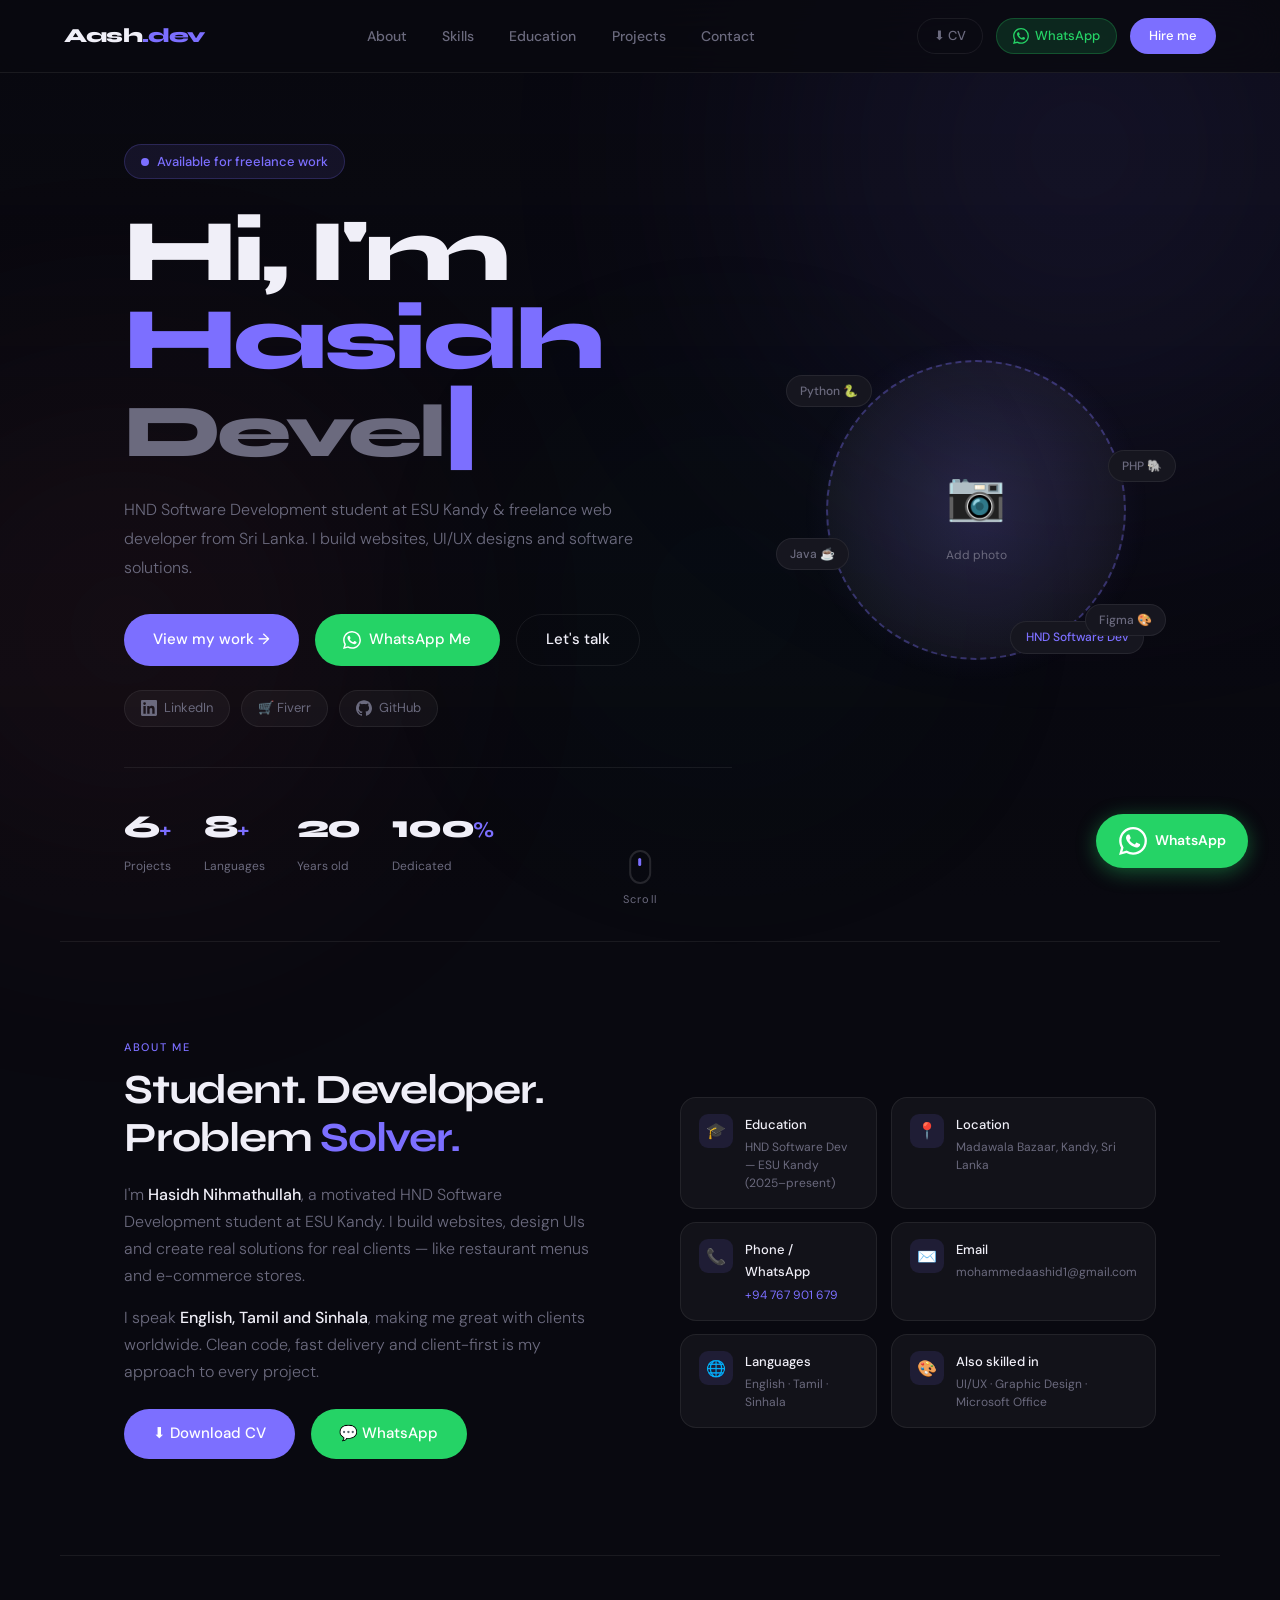
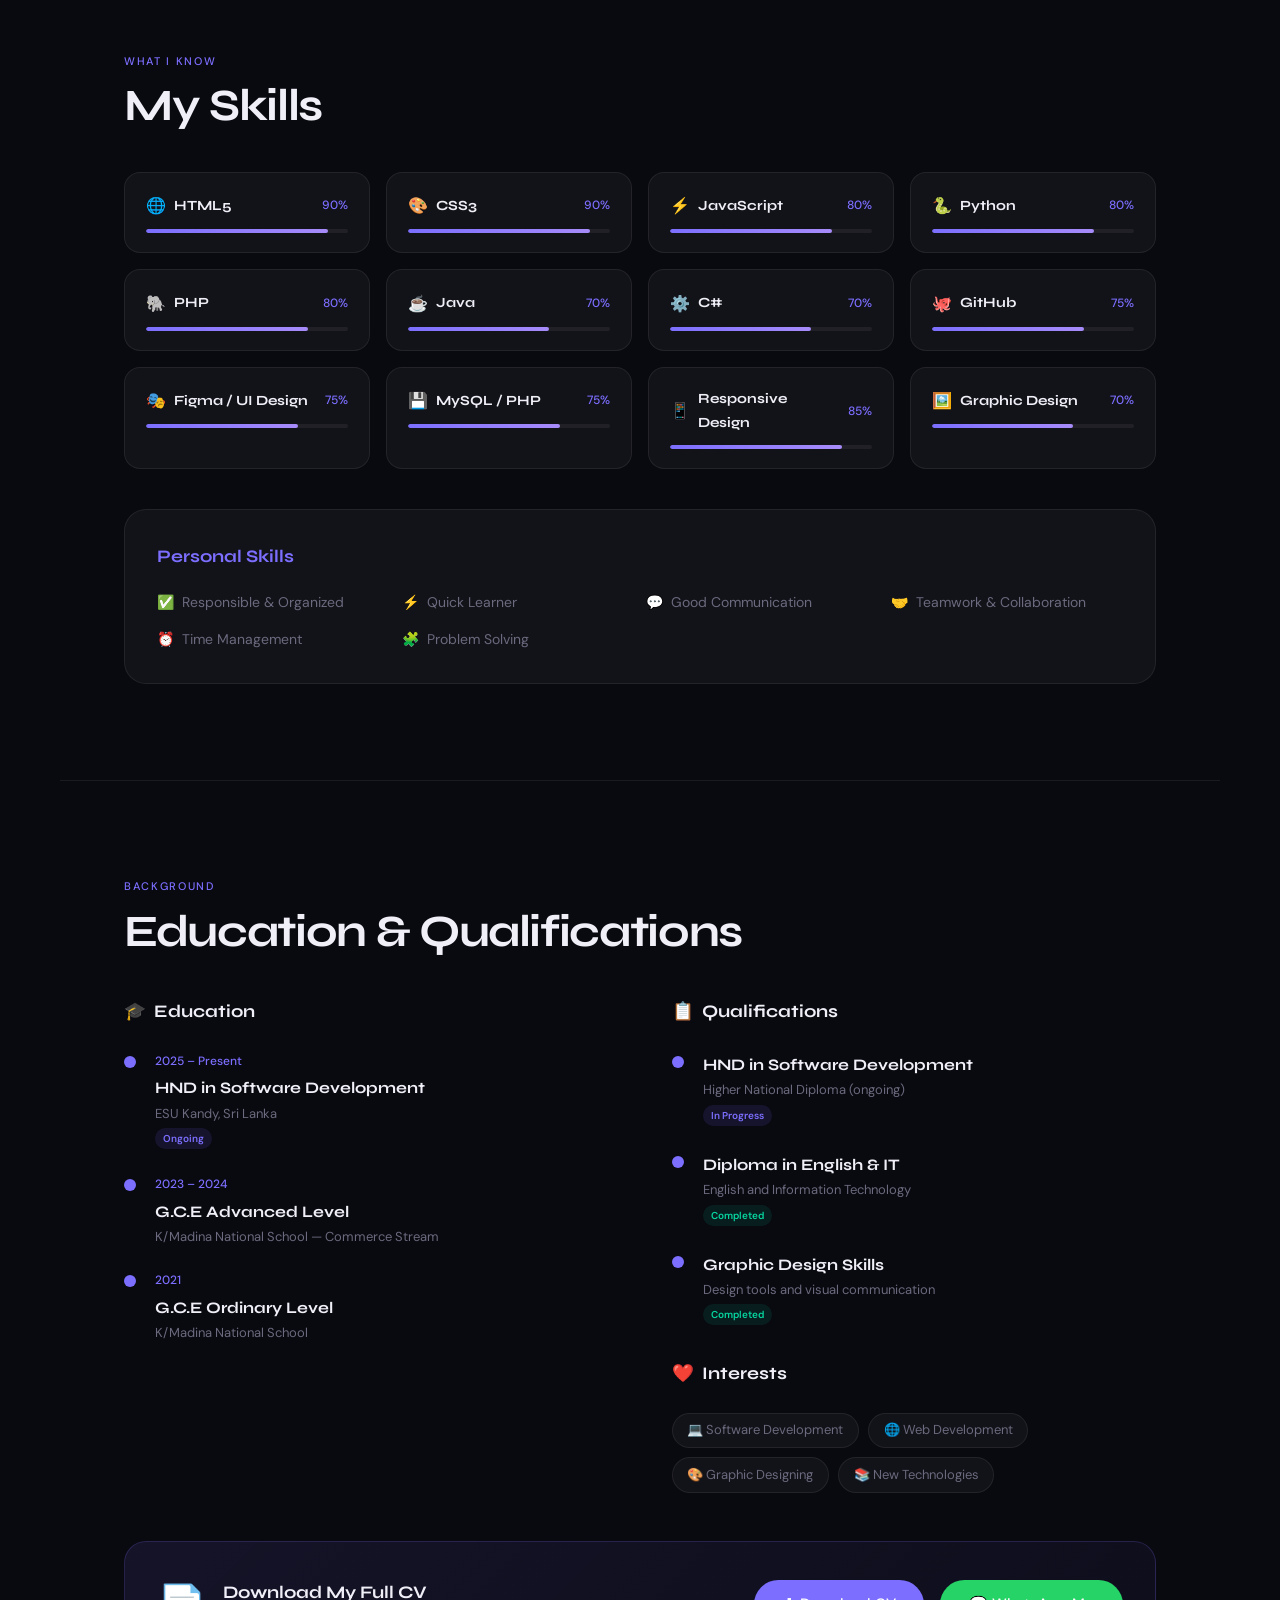
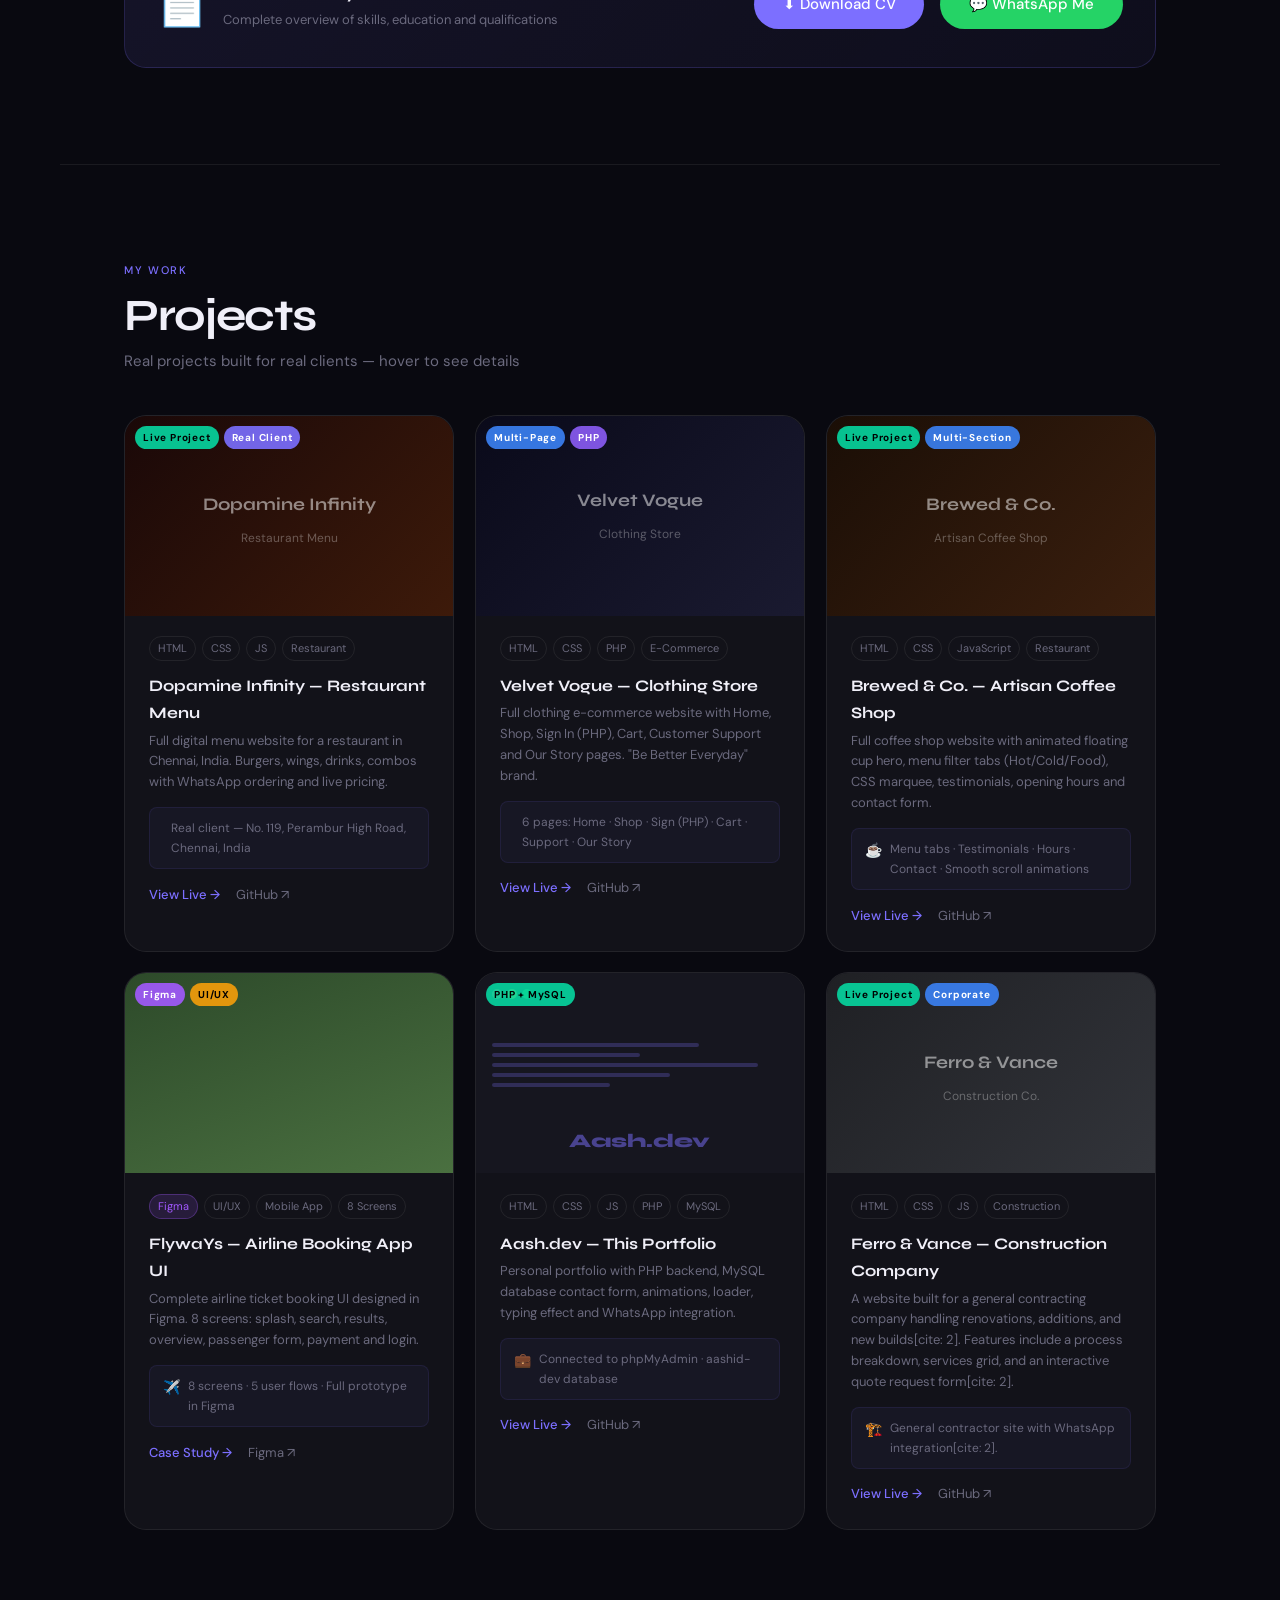
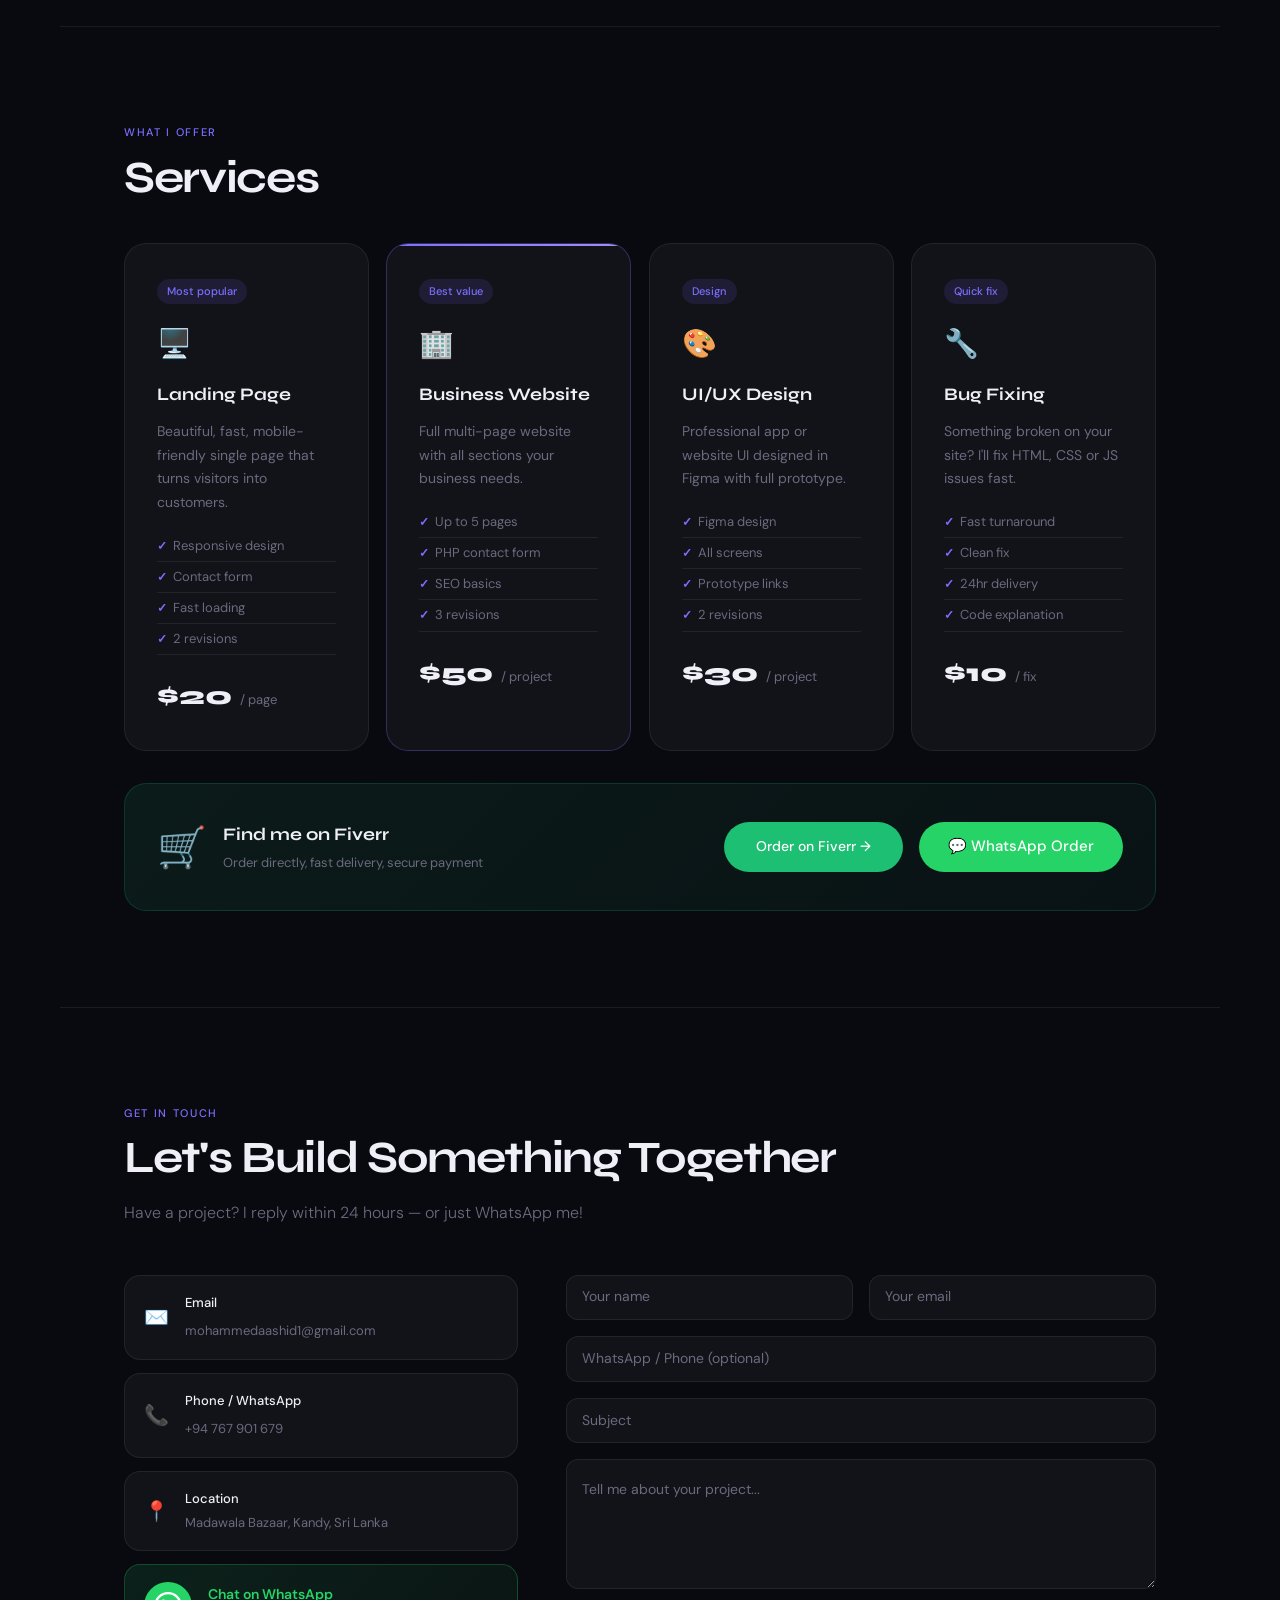
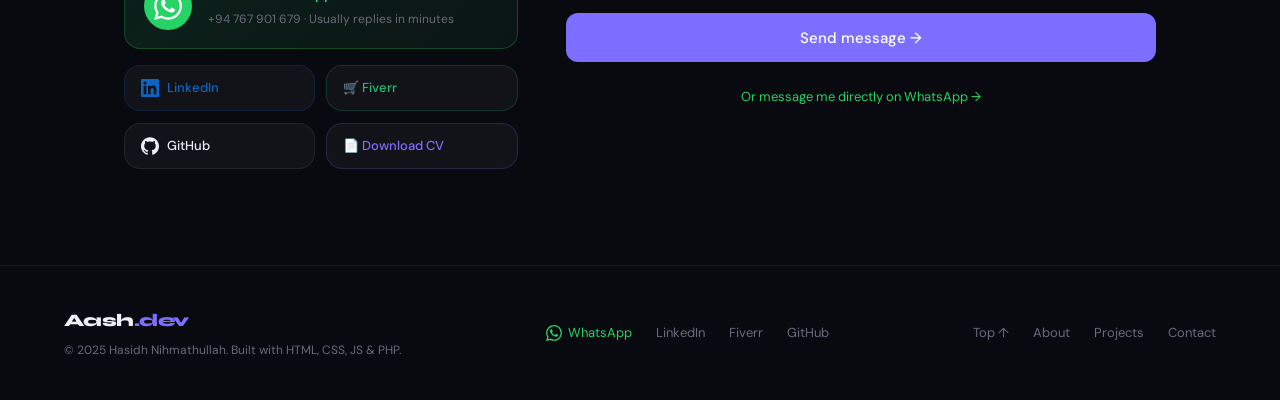
==== index.html @ 21acd6aa "Add files via upload" ====
<!DOCTYPE html>
<html lang="en">

<head>
    <meta charset="UTF-8" />
    <meta name="viewport" content="width=device-width, initial-scale=1.0" />
    <title>Hasidh Nihmathullah — Software Developer</title>
    <link rel="stylesheet" href="style.css" />
    <link
        href="https://fonts.googleapis.com/css2?family=Syne:wght@400;600;700;800&family=DM+Sans:ital,wght@0,300;0,400;0,500;1,300&display=swap"
        rel="stylesheet" />
</head>

<body>

    <div id="scrollBar"></div>

    <!-- WHATSAPP FLOAT -->
    <a href="https://wa.me/94767901679?text=Hi%20Hasidh!%20I%20saw%20your%20portfolio%20and%20I%20want%20to%20hire%20you."
        target="_blank" class="whatsapp-float" title="Chat on WhatsApp">
        <svg width="28" height="28" viewBox="0 0 24 24" fill="currentColor">
            <path
                d="M17.472 14.382c-.297-.149-1.758-.867-2.03-.967-.273-.099-.471-.148-.67.15-.197.297-.767.966-.94 1.164-.173.199-.347.223-.644.075-.297-.15-1.255-.463-2.39-1.475-.883-.788-1.48-1.761-1.653-2.059-.173-.297-.018-.458.13-.606.134-.133.298-.347.446-.52.149-.174.198-.298.298-.497.099-.198.05-.371-.025-.52-.075-.149-.669-1.612-.916-2.207-.242-.579-.487-.5-.669-.51-.173-.008-.371-.01-.57-.01-.198 0-.52.074-.792.372-.272.297-1.04 1.016-1.04 2.479 0 1.462 1.065 2.875 1.213 3.074.149.198 2.096 3.2 5.077 4.487.709.306 1.262.489 1.694.625.712.227 1.36.195 1.871.118.571-.085 1.758-.719 2.006-1.413.248-.694.248-1.289.173-1.413-.074-.124-.272-.198-.57-.347m-5.421 7.403h-.004a9.87 9.87 0 01-5.031-1.378l-.361-.214-3.741.982.998-3.648-.235-.374a9.86 9.86 0 01-1.51-5.26c.001-5.45 4.436-9.884 9.888-9.884 2.64 0 5.122 1.03 6.988 2.898a9.825 9.825 0 012.893 6.994c-.003 5.45-4.437 9.884-9.885 9.884m8.413-18.297A11.815 11.815 0 0012.05 0C5.495 0 .16 5.335.157 11.892c0 2.096.547 4.142 1.588 5.945L.057 24l6.305-1.654a11.882 11.882 0 005.683 1.448h.005c6.554 0 11.89-5.335 11.893-11.893a11.821 11.821 0 00-3.48-8.413z" />
        </svg>
        <span>WhatsApp</span>
    </a>

    <!-- LOADER -->
    <div id="loader">
        <div class="loader-content">
            <div class="loader-logo">Aash<span>.dev</span></div>
            <div class="loader-bar-wrap">
                <div class="loader-bar" id="loaderBar"></div>
            </div>
            <div class="loader-pct" id="loaderPct">0%</div>
        </div>
    </div>

    <!-- BG VIDEO -->
    <div class="bg-video-wrap">
        <video autoplay loop muted playsinline>
            <source src="animation-video.mp4" type="video/mp4" />
        </video>
        <div class="bg-overlay"></div>
    </div>
    <div class="blob b1"></div>
    <div class="blob b2"></div>
    <div class="blob b3"></div>

    <!-- NAV -->
    <nav id="navbar">
        <a href="#hero" class="nav-logo">Aash<span>.dev</span></a>
        <ul class="nav-links">
            <li><a href="#about">About</a></li>
            <li><a href="#skills">Skills</a></li>
            <li><a href="#experience">Education</a></li>
            <li><a href="#projects">Projects</a></li>
            <li><a href="#contact">Contact</a></li>
        </ul>
        <div class="nav-right">
            <a href="Hasidh Nihmathullah CV.jpeg" download class="nav-cv">⬇ CV</a>
            <a href="https://wa.me/94767901679?text=Hi%20Hasidh!%20I%20want%20to%20hire%20you." target="_blank"
                class="nav-wa">
                <svg width="16" height="16" viewBox="0 0 24 24" fill="currentColor">
                    <path
                        d="M17.472 14.382c-.297-.149-1.758-.867-2.03-.967-.273-.099-.471-.148-.67.15-.197.297-.767.966-.94 1.164-.173.199-.347.223-.644.075-.297-.15-1.255-.463-2.39-1.475-.883-.788-1.48-1.761-1.653-2.059-.173-.297-.018-.458.13-.606.134-.133.298-.347.446-.52.149-.174.198-.298.298-.497.099-.198.05-.371-.025-.52-.075-.149-.669-1.612-.916-2.207-.242-.579-.487-.5-.669-.51-.173-.008-.371-.01-.57-.01-.198 0-.52.074-.792.372-.272.297-1.04 1.016-1.04 2.479 0 1.462 1.065 2.875 1.213 3.074.149.198 2.096 3.2 5.077 4.487.709.306 1.262.489 1.694.625.712.227 1.36.195 1.871.118.571-.085 1.758-.719 2.006-1.413.248-.694.248-1.289.173-1.413-.074-.124-.272-.198-.57-.347m-5.421 7.403h-.004a9.87 9.87 0 01-5.031-1.378l-.361-.214-3.741.982.998-3.648-.235-.374a9.86 9.86 0 01-1.51-5.26c.001-5.45 4.436-9.884 9.888-9.884 2.64 0 5.122 1.03 6.988 2.898a9.825 9.825 0 012.893 6.994c-.003 5.45-4.437 9.884-9.885 9.884m8.413-18.297A11.815 11.815 0 0012.05 0C5.495 0 .16 5.335.157 11.892c0 2.096.547 4.142 1.588 5.945L.057 24l6.305-1.654a11.882 11.882 0 005.683 1.448h.005c6.554 0 11.89-5.335 11.893-11.893a11.821 11.821 0 00-3.48-8.413z" />
                </svg>
                WhatsApp
            </a>
            <a href="#contact" class="nav-cta">Hire me</a>
        </div>
        <button class="hamburger" id="hamburger"><span></span><span></span><span></span></button>
    </nav>
    <div class="mobile-menu" id="mobileMenu">
        <a href="#about" onclick="closeMobile()">About</a>
        <a href="#skills" onclick="closeMobile()">Skills</a>
        <a href="#experience" onclick="closeMobile()">Education</a>
        <a href="#projects" onclick="closeMobile()">Projects</a>
        <a href="#contact" onclick="closeMobile()">Contact</a>
        <a href="Hasidh_CV.pdf" download>⬇ Download CV</a>
        <a href="https://wa.me/94767901679" target="_blank" class="mobile-wa">💬 WhatsApp Me</a>
    </div>

    <!-- HERO -->
    <section id="hero">
        <div class="hero-left">
            <div class="hero-tag"><span class="dot"></span> Available for freelance work</div>
            <h1>Hi, I'm<br><span class="name">Hasidh</span><br><span class="sub" id="typingText"></span><span
                    class="type-cursor">|</span></h1>
            <p class="hero-desc">HND Software Development student at ESU Kandy &amp; freelance web developer from Sri
                Lanka. I build websites, UI/UX designs and software solutions.</p>
            <div class="hero-btns">
                <a href="#projects" class="btn-primary">View my work →</a>
                <a href="https://wa.me/94767901679?text=Hi%20Hasidh!%20I%20saw%20your%20portfolio%20and%20want%20to%20discuss%20a%20project."
                    target="_blank" class="btn-wa">
                    <svg width="18" height="18" viewBox="0 0 24 24" fill="currentColor">
                        <path
                            d="M17.472 14.382c-.297-.149-1.758-.867-2.03-.967-.273-.099-.471-.148-.67.15-.197.297-.767.966-.94 1.164-.173.199-.347.223-.644.075-.297-.15-1.255-.463-2.39-1.475-.883-.788-1.48-1.761-1.653-2.059-.173-.297-.018-.458.13-.606.134-.133.298-.347.446-.52.149-.174.198-.298.298-.497.099-.198.05-.371-.025-.52-.075-.149-.669-1.612-.916-2.207-.242-.579-.487-.5-.669-.51-.173-.008-.371-.01-.57-.01-.198 0-.52.074-.792.372-.272.297-1.04 1.016-1.04 2.479 0 1.462 1.065 2.875 1.213 3.074.149.198 2.096 3.2 5.077 4.487.709.306 1.262.489 1.694.625.712.227 1.36.195 1.871.118.571-.085 1.758-.719 2.006-1.413.248-.694.248-1.289.173-1.413-.074-.124-.272-.198-.57-.347m-5.421 7.403h-.004a9.87 9.87 0 01-5.031-1.378l-.361-.214-3.741.982.998-3.648-.235-.374a9.86 9.86 0 01-1.51-5.26c.001-5.45 4.436-9.884 9.888-9.884 2.64 0 5.122 1.03 6.988 2.898a9.825 9.825 0 012.893 6.994c-.003 5.45-4.437 9.884-9.885 9.884m8.413-18.297A11.815 11.815 0 0012.05 0C5.495 0 .16 5.335.157 11.892c0 2.096.547 4.142 1.588 5.945L.057 24l6.305-1.654a11.882 11.882 0 005.683 1.448h.005c6.554 0 11.89-5.335 11.893-11.893a11.821 11.821 0 00-3.48-8.413z" />
                    </svg>
                    WhatsApp Me
                </a>
                <a href="#contact" class="btn-ghost">Let's talk</a>
            </div>
            <div class="hero-social">
                <a href="https://linkedin.com/in/hasidh-nihmathullah" target="_blank" class="social-btn">
                    <svg width="16" height="16" viewBox="0 0 24 24" fill="currentColor">
                        <path
                            d="M20.447 20.452h-3.554v-5.569c0-1.328-.027-3.037-1.852-3.037-1.853 0-2.136 1.445-2.136 2.939v5.667H9.351V9h3.414v1.561h.046c.477-.9 1.637-1.85 3.37-1.85 3.601 0 4.267 2.37 4.267 5.455v6.286zM5.337 7.433a2.062 2.062 0 01-2.063-2.065 2.064 2.064 0 112.063 2.065zm1.782 13.019H3.555V9h3.564v11.452zM22.225 0H1.771C.792 0 0 .774 0 1.729v20.542C0 23.227.792 24 1.771 24h20.451C23.2 24 24 23.227 24 22.271V1.729C24 .774 23.2 0 22.222 0h.003z" />
                    </svg>
                    LinkedIn
                </a>
                <a href="https://fiverr.com/aashidh" target="_blank" class="social-btn">🛒 Fiverr</a>
                <a href="https://github.com/aashdev" target="_blank" class="social-btn">
                    <svg width="16" height="16" viewBox="0 0 24 24" fill="currentColor">
                        <path
                            d="M12 .297c-6.63 0-12 5.373-12 12 0 5.303 3.438 9.8 8.205 11.385.6.113.82-.258.82-.577 0-.285-.01-1.04-.015-2.04-3.338.724-4.042-1.61-4.042-1.61C4.422 18.07 3.633 17.7 3.633 17.7c-1.087-.744.084-.729.084-.729 1.205.084 1.838 1.236 1.838 1.236 1.07 1.835 2.809 1.305 3.495.998.108-.776.417-1.305.76-1.605-2.665-.3-5.466-1.332-5.466-5.93 0-1.31.465-2.38 1.235-3.22-.135-.303-.54-1.523.105-3.176 0 0 1.005-.322 3.3 1.23.96-.267 1.98-.399 3-.405 1.02.006 2.04.138 3 .405 2.28-1.552 3.285-1.23 3.285-1.23.645 1.653.24 2.873.12 3.176.765.84 1.23 1.91 1.23 3.22 0 4.61-2.805 5.625-5.475 5.92.42.36.81 1.096.81 2.22 0 1.606-.015 2.896-.015 3.286 0 .315.21.69.825.57C20.565 22.092 24 17.592 24 12.297c0-6.627-5.373-12-12-12" />
                    </svg>
                    GitHub
                </a>
            </div>
            <div class="hero-stats">
                <div class="stat"><span class="snum" data-count="6">0</span><span class="snum-sfx">+</span><span
                        class="slabel">Projects</span></div>
                <div class="stat"><span class="snum" data-count="8">0</span><span class="snum-sfx">+</span><span
                        class="slabel">Languages</span></div>
                <div class="stat"><span class="snum" data-count="20">0</span><span class="slabel">Years old</span></div>
                <div class="stat"><span class="snum" data-count="100">0</span><span class="snum-sfx">%</span><span
                        class="slabel">Dedicated</span></div>
            </div>
        </div>
        <div class="hero-right">
            <div class="profile-wrapper">
                <img src="WhatsApp Image 2026-06-07 at 13.36.02.jpeg" alt="Hasidh" class="profile-img" id="profileImg"
                    onerror="this.style.display='none';document.getElementById('pp').style.display='flex';" />
                <div class="profile-placeholder" id="pp"><span>📷</span><small>Add photo</small></div>
                <div class="profile-glow"></div>
                <div class="profile-badge">HND Software Dev</div>
                <div class="float-pill fp1">Python 🐍</div>
                <div class="float-pill fp2">PHP 🐘</div>
                <div class="float-pill fp3">Java ☕</div>
                <div class="float-pill fp4">Figma 🎨</div>
            </div>
        </div>
        <div class="scroll-hint">
            <div class="scroll-mouse">
                <div class="scroll-wheel"></div>
            </div><span>Scroll</span>
        </div>
    </section>

    <!-- ABOUT -->
    <section id="about">
        <div class="section-label">About me</div>
        <div class="about-grid">
            <div class="about-text reveal">
                <h2>Student. Developer.<br>Problem <span class="accent-text">Solver.</span></h2>
                <p>I'm <strong>Hasidh Nihmathullah</strong>, a motivated HND Software Development student at ESU Kandy.
                    I build websites, design UIs and create real solutions for real clients — like restaurant menus and
                    e-commerce stores.</p>
                <p>I speak <strong>English, Tamil and Sinhala</strong>, making me great with clients worldwide. Clean
                    code, fast delivery and client-first is my approach to every project.</p>
                <div class="about-actions">
                    <a href="Hasidh Nihmathullah CV.jpeg" download class="btn-primary">⬇ Download CV</a>
                    <a href="https://wa.me/94767901679?text=Hi%20Hasidh!" target="_blank" class="btn-wa">💬 WhatsApp</a>
                </div>
            </div>
            <div class="about-right reveal delay-1">
                <div class="info-cards">
                    <div class="icard">
                        <div class="icard-icon">🎓</div>
                        <div>
                            <h4>Education</h4>
                            <p>HND Software Dev — ESU Kandy (2025–present)</p>
                        </div>
                    </div>
                    <div class="icard">
                        <div class="icard-icon">📍</div>
                        <div>
                            <h4>Location</h4>
                            <p>Madawala Bazaar, Kandy, Sri Lanka</p>
                        </div>
                    </div>
                    <div class="icard">
                        <div class="icard-icon">📞</div>
                        <div>
                            <h4>Phone / WhatsApp</h4>
                            <p><a href="https://wa.me/94767901679" target="_blank" style="color:var(--accent)">+94 767
                                    901 679</a></p>
                        </div>
                    </div>
                    <div class="icard">
                        <div class="icard-icon">✉️</div>
                        <div>
                            <h4>Email</h4>
                            <p>mohammedaashid1@gmail.com</p>
                        </div>
                    </div>
                    <div class="icard">
                        <div class="icard-icon">🌐</div>
                        <div>
                            <h4>Languages</h4>
                            <p>English · Tamil · Sinhala</p>
                        </div>
                    </div>
                    <div class="icard">
                        <div class="icard-icon">🎨</div>
                        <div>
                            <h4>Also skilled in</h4>
                            <p>UI/UX · Graphic Design · Microsoft Office</p>
                        </div>
                    </div>
                </div>
            </div>
        </div>
    </section>

    <!-- SKILLS -->
    <section id="skills">
        <div class="section-label">What I know</div>
        <h2 class="section-title reveal">My Skills</h2>
        <div class="skills-grid">
            <div class="skill-card reveal">
                <div class="skill-top"><span>🌐</span><span class="skill-name">HTML5</span><span
                        class="skill-pct">90%</span></div>
                <div class="skill-bar">
                    <div class="skill-fill" data-w="90"></div>
                </div>
            </div>
            <div class="skill-card reveal delay-1">
                <div class="skill-top"><span>🎨</span><span class="skill-name">CSS3</span><span
                        class="skill-pct">90%</span></div>
                <div class="skill-bar">
                    <div class="skill-fill" data-w="90"></div>
                </div>
            </div>
            <div class="skill-card reveal delay-2">
                <div class="skill-top"><span>⚡</span><span class="skill-name">JavaScript</span><span
                        class="skill-pct">80%</span></div>
                <div class="skill-bar">
                    <div class="skill-fill" data-w="80"></div>
                </div>
            </div>
            <div class="skill-card reveal">
                <div class="skill-top"><span>🐍</span><span class="skill-name">Python</span><span
                        class="skill-pct">80%</span></div>
                <div class="skill-bar">
                    <div class="skill-fill" data-w="80"></div>
                </div>
            </div>
            <div class="skill-card reveal delay-1">
                <div class="skill-top"><span>🐘</span><span class="skill-name">PHP</span><span
                        class="skill-pct">80%</span></div>
                <div class="skill-bar">
                    <div class="skill-fill" data-w="80"></div>
                </div>
            </div>
            <div class="skill-card reveal delay-2">
                <div class="skill-top"><span>☕</span><span class="skill-name">Java</span><span
                        class="skill-pct">70%</span></div>
                <div class="skill-bar">
                    <div class="skill-fill" data-w="70"></div>
                </div>
            </div>
            <div class="skill-card reveal">
                <div class="skill-top"><span>⚙️</span><span class="skill-name">C#</span><span
                        class="skill-pct">70%</span></div>
                <div class="skill-bar">
                    <div class="skill-fill" data-w="70"></div>
                </div>
            </div>
            <div class="skill-card reveal delay-1">
                <div class="skill-top"><span>🐙</span><span class="skill-name">GitHub</span><span
                        class="skill-pct">75%</span></div>
                <div class="skill-bar">
                    <div class="skill-fill" data-w="75"></div>
                </div>
            </div>
            <div class="skill-card reveal delay-2">
                <div class="skill-top"><span>🎭</span><span class="skill-name">Figma / UI Design</span><span
                        class="skill-pct">75%</span></div>
                <div class="skill-bar">
                    <div class="skill-fill" data-w="75"></div>
                </div>
            </div>
            <div class="skill-card reveal">
                <div class="skill-top"><span>💾</span><span class="skill-name">MySQL / PHP</span><span
                        class="skill-pct">75%</span></div>
                <div class="skill-bar">
                    <div class="skill-fill" data-w="75"></div>
                </div>
            </div>
            <div class="skill-card reveal delay-1">
                <div class="skill-top"><span>📱</span><span class="skill-name">Responsive Design</span><span
                        class="skill-pct">85%</span></div>
                <div class="skill-bar">
                    <div class="skill-fill" data-w="85"></div>
                </div>
            </div>
            <div class="skill-card reveal delay-2">
                <div class="skill-top"><span>🖼️</span><span class="skill-name">Graphic Design</span><span
                        class="skill-pct">70%</span></div>
                <div class="skill-bar">
                    <div class="skill-fill" data-w="70"></div>
                </div>
            </div>
        </div>
        <div class="personal-skills reveal">
            <h3>Personal Skills</h3>
            <div class="ps-grid">
                <div class="ps-item"><span>✅</span> Responsible &amp; Organized</div>
                <div class="ps-item"><span>⚡</span> Quick Learner</div>
                <div class="ps-item"><span>💬</span> Good Communication</div>
                <div class="ps-item"><span>🤝</span> Teamwork &amp; Collaboration</div>
                <div class="ps-item"><span>⏰</span> Time Management</div>
                <div class="ps-item"><span>🧩</span> Problem Solving</div>
            </div>
        </div>
    </section>

    <!-- EDUCATION -->
    <section id="experience">
        <div class="section-label">Background</div>
        <h2 class="section-title reveal">Education &amp; Qualifications</h2>
        <div class="timeline-grid">
            <div class="timeline-col reveal">
                <h3 class="tl-heading"><span>🎓</span> Education</h3>
                <div class="tl-item">
                    <div class="tl-dot"></div>
                    <div class="tl-content">
                        <div class="tl-date">2025 – Present</div>
                        <h4>HND in Software Development</h4>
                        <p>ESU Kandy, Sri Lanka</p><span class="tl-badge current">Ongoing</span>
                    </div>
                </div>
                <div class="tl-item">
                    <div class="tl-dot"></div>
                    <div class="tl-content">
                        <div class="tl-date">2023 – 2024</div>
                        <h4>G.C.E Advanced Level</h4>
                        <p>K/Madina National School — Commerce Stream</p>
                    </div>
                </div>
                <div class="tl-item">
                    <div class="tl-dot"></div>
                    <div class="tl-content">
                        <div class="tl-date">2021</div>
                        <h4>G.C.E Ordinary Level</h4>
                        <p>K/Madina National School</p>
                    </div>
                </div>
            </div>
            <div class="timeline-col reveal delay-1">
                <h3 class="tl-heading"><span>📋</span> Qualifications</h3>
                <div class="tl-item">
                    <div class="tl-dot"></div>
                    <div class="tl-content">
                        <h4>HND in Software Development</h4>
                        <p>Higher National Diploma (ongoing)</p><span class="tl-badge current">In Progress</span>
                    </div>
                </div>
                <div class="tl-item">
                    <div class="tl-dot"></div>
                    <div class="tl-content">
                        <h4>Diploma in English &amp; IT</h4>
                        <p>English and Information Technology</p><span class="tl-badge done">Completed</span>
                    </div>
                </div>
                <div class="tl-item">
                    <div class="tl-dot"></div>
                    <div class="tl-content">
                        <h4>Graphic Design Skills</h4>
                        <p>Design tools and visual communication</p><span class="tl-badge done">Completed</span>
                    </div>
                </div>
                <h3 class="tl-heading" style="margin-top:2rem"><span>❤️</span> Interests</h3>
                <div class="interests-grid">
                    <div class="int-item">💻 Software Development</div>
                    <div class="int-item">🌐 Web Development</div>
                    <div class="int-item">🎨 Graphic Designing</div>
                    <div class="int-item">📚 New Technologies</div>
                </div>
            </div>
        </div>
        <div class="cv-banner reveal">
            <div class="cv-banner-left">
                <div class="cv-icon">📄</div>
                <div>
                    <h3>Download My Full CV</h3>
                    <p>Complete overview of skills, education and qualifications</p>
                </div>
            </div>
            <div style="display:flex;gap:1rem;flex-wrap:wrap">
                <a href="Hasidh Nihmathullah CV.jpeg" download class="btn-primary">⬇ Download CV</a>
                <a href="https://wa.me/94767901679?text=Hi%20Hasidh!%20I%20reviewed%20your%20CV%20and%20want%20to%20discuss%20an%20opportunity."
                    target="_blank" class="btn-wa">💬 WhatsApp Me</a>
            </div>
        </div>
    </section>

    <!-- PROJECTS -->
    <section id="projects">
        <div class="section-label">My work</div>
        <h2 class="section-title reveal">Projects</h2>
        <p class="section-sub reveal">Real projects built for real clients — hover to see details</p>
        <div class="projects-grid">

            <!-- PROJECT 1: Dopamine Infinity -->
            <div class="proj-card reveal">
                <div class="proj-img p-di">
                    <img src="images/proj-dopamine.jpg" alt="Dopamine Infinity" onerror="this.style.display='none'" />
                    <div class="proj-overlay"><a href="projects/dopamine/index.html" target="_blank"
                            class="proj-view-btn">View Live →</a></div>
                    <div class="proj-badge-wrap">
                        <span class="proj-badge live">Live Project</span>
                        <span class="proj-badge client">Real Client</span>
                    </div>
                    <div class="proj-img-default p-di-default">
                        <div class="pid-icon"></div>
                        <div class="pid-name">Dopamine Infinity</div>
                        <div class="pid-sub">Restaurant Menu</div>
                    </div>
                </div>
                <div class="proj-body">
                    <div class="proj-tags"><span>HTML</span><span>CSS</span><span>JS</span><span>Restaurant</span></div>
                    <h3>Dopamine Infinity — Restaurant Menu</h3>
                    <p>Full digital menu website for a restaurant in Chennai, India. Burgers, wings, drinks, combos with
                        WhatsApp ordering and live pricing.</p>
                    <div class="proj-client-note"><span class="client-icon"></span><span>Real client — No. 119, Perambur
                            High Road, Chennai, India</span></div>
                    <div class="proj-links">
                        <a href="projects/dopamine/index.html" target="_blank" class="proj-link">View Live →</a>
                        <a href="https://github.com/aashdev" target="_blank" class="proj-link-ghost">GitHub ↗</a>
                    </div>
                </div>
            </div>

            <!-- PROJECT 2: Velvet Vogue -->
            <div class="proj-card reveal delay-1">
                <div class="proj-img p-vv">
                    <img src="images/proj-velvet.jpg" alt="Velvet Vogue" onerror="this.style.display='none'" />
                    <div class="proj-overlay"><a href="projects/velvet/Velvet.html" target="_blank"
                            class="proj-view-btn">View Live →</a></div>
                    <div class="proj-badge-wrap">
                        <span class="proj-badge pages">Multi-Page</span>
                        <span class="proj-badge php">PHP</span>
                    </div>
                    <div class="proj-img-default p-vv-default">
                        <div class="pid-name">Velvet Vogue</div>
                        <div class="pid-sub">Clothing Store</div>
                    </div>
                </div>
                <div class="proj-body">
                    <div class="proj-tags"><span>HTML</span><span>CSS</span><span>PHP</span><span>E-Commerce</span>
                    </div>
                    <h3>Velvet Vogue — Clothing Store</h3>
                    <p>Full clothing e-commerce website with Home, Shop, Sign In (PHP), Cart, Customer Support and Our
                        Story pages. "Be Better Everyday" brand.</p>
                    <div class="proj-client-note"><span class="client-icon"></span><span>6 pages: Home · Shop · Sign
                            (PHP) · Cart · Support · Our Story</span></div>
                    <div class="proj-links">
                        <a href="projects/velvet/Velvet.html" target="_blank" class="proj-link">View Live →</a>
                        <a href="https://github.com/aashdev" target="_blank" class="proj-link-ghost">GitHub ↗</a>
                    </div>
                </div>
            </div>

            <!-- PROJECT 3: Brewed & Co. Coffee Shop -->
            <div class="proj-card reveal delay-2">
                <div class="proj-img p-coffee">
                    <img src="images/proj-coffee.jpg" alt="Brewed and Co Coffee Shop"
                        onerror="this.style.display='none'" />
                    <div class="proj-overlay"><a href="projects/coffee-shop/index.html" target="_blank"
                            class="proj-view-btn">View Live →</a></div>
                    <div class="proj-badge-wrap">
                        <span class="proj-badge live">Live Project</span>
                        <span class="proj-badge pages">Multi-Section</span>
                    </div>
                    <div class="proj-img-default p-coffee-default">
                        <div class="pid-icon"></div>
                        <div class="pid-name">Brewed &amp; Co.</div>
                        <div class="pid-sub">Artisan Coffee Shop</div>
                    </div>
                </div>
                <div class="proj-body">
                    <div class="proj-tags">
                        <span>HTML</span><span>CSS</span><span>JavaScript</span><span>Restaurant</span>
                    </div>
                    <h3>Brewed &amp; Co. — Artisan Coffee Shop</h3>
                    <p>Full coffee shop website with animated floating cup hero, menu filter tabs (Hot/Cold/Food), CSS
                        marquee, testimonials, opening hours and contact form.</p>
                    <div class="proj-client-note"><span class="client-icon">☕</span><span>Menu tabs · Testimonials ·
                            Hours · Contact · Smooth scroll animations</span></div>
                    <div class="proj-links">
                        <a href="projects/coffee-shop/index.html" target="_blank" class="proj-link">View Live →</a>
                        <a href="https://github.com/aashdev" target="_blank" class="proj-link-ghost">GitHub ↗</a>
                    </div>
                </div>
            </div>

            <!-- PROJECT 4: FlywaYs -->
            <div class="proj-card reveal">
                <div class="proj-img p-fw">
                    <img src="images/flyways-screen2.png" alt="FlywaYs" onerror="this.style.display='none'" />
                    <div class="proj-overlay"><button class="proj-view-btn" onclick="openFlyways()">View Case Study
                            →</button></div>
                    <div class="proj-badge-wrap">
                        <span class="proj-badge figma">Figma</span>
                        <span class="proj-badge ui">UI/UX</span>
                    </div>
                </div>
                <div class="proj-body">
                    <div class="proj-tags"><span class="tag-figma">Figma</span><span>UI/UX</span><span>Mobile
                            App</span><span>8 Screens</span></div>
                    <h3>FlywaYs — Airline Booking App UI</h3>
                    <p>Complete airline ticket booking UI designed in Figma. 8 screens: splash, search, results,
                        overview, passenger form, payment and login.</p>
                    <div class="proj-client-note"><span class="client-icon">✈️</span><span>8 screens · 5 user flows ·
                            Full prototype in Figma</span></div>
                    <div class="proj-links">
                        <button class="proj-link btn-case" onclick="openFlyways()">Case Study →</button>
                        <span class="proj-link-ghost">Figma ↗</span>
                    </div>
                </div>
            </div>

            <!-- PROJECT 5: This Portfolio -->
            <div class="proj-card reveal delay-1">
                <div class="proj-img p-port">
                    <div class="proj-overlay"><a href="#hero" class="proj-view-btn">You're here →</a></div>
                    <div class="proj-badge-wrap"><span class="proj-badge live">PHP + MySQL</span></div>
                    <div class="port-visual">
                        <div class="pv-bar">
                            <div class="pv-dot r"></div>
                            <div class="pv-dot y"></div>
                            <div class="pv-dot g"></div>
                        </div>
                        <div class="pv-lines">
                            <div class="pv-line" style="width:70%"></div>
                            <div class="pv-line" style="width:50%"></div>
                            <div class="pv-line" style="width:90%"></div>
                            <div class="pv-line" style="width:60%"></div>
                            <div class="pv-line" style="width:40%"></div>
                        </div>
                        <div class="pv-label">Aash.dev</div>
                    </div>
                </div>
                <div class="proj-body">
                    <div class="proj-tags">
                        <span>HTML</span><span>CSS</span><span>JS</span><span>PHP</span><span>MySQL</span>
                    </div>
                    <h3>Aash.dev — This Portfolio</h3>
                    <p>Personal portfolio with PHP backend, MySQL database contact form, animations, loader, typing
                        effect and WhatsApp integration.</p>
                    <div class="proj-client-note"><span class="client-icon">💼</span><span>Connected to phpMyAdmin ·
                            aashid-dev database</span></div>
                    <div class="proj-links">
                        <a href="#hero" class="proj-link">View Live →</a>
                        <a href="https://github.com/aashdev" target="_blank" class="proj-link-ghost">GitHub ↗</a>
                    </div>
                </div>
            </div>

            <!-- PROJECT 6: Ferro & Vance Construction -->
            <div class="proj-card reveal delay-2">
                <div class="proj-img p-ferro">
                    <img src="images/proj-ferro.jpg" alt="Ferro & Vance Construction"
                        onerror="this.style.display='none'" />
                    <div class="proj-overlay"><a href="projects/ferro-vance/index.html" target="_blank"
                            class="proj-view-btn">View Live →</a></div>
                    <div class="proj-badge-wrap">
                        <span class="proj-badge live">Live Project</span>
                        <span class="proj-badge pages">Corporate</span>
                    </div>
                    <div class="proj-img-default p-ferro-default">
                        <div class="pid-icon"></div>
                        <div class="pid-name">Ferro &amp; Vance</div>
                        <div class="pid-sub">Construction Co.</div>
                    </div>
                </div>
                <div class="proj-body">
                    <div class="proj-tags"><span>HTML</span><span>CSS</span><span>JS</span><span>Construction</span>
                    </div>
                    <h3>Ferro &amp; Vance — Construction Company</h3>
                    <p>A website built for a general contracting company handling renovations, additions, and new
                        builds[cite: 2]. Features include a process breakdown, services grid, and an interactive quote
                        request form[cite: 2].</p>
                    <div class="proj-client-note"><span class="client-icon">🏗️</span><span>General contractor site with
                            WhatsApp integration[cite: 2].</span></div>
                    <div class="proj-links">
                        <a href="projects/ferro-vance/index.html" target="_blank" class="proj-link">View Live →</a>
                        <a href="https://github.com/aashdev" target="_blank" class="proj-link-ghost">GitHub ↗</a>
                    </div>
                </div>
            </div>

        </div>
    </section>

    <!-- SERVICES -->
    <section id="services">
        <div class="section-label">What I offer</div>
        <h2 class="section-title reveal">Services</h2>
        <div class="services-grid">
            <div class="svc-card reveal">
                <div class="svc-badge">Most popular</div>
                <div class="svc-icon">🖥️</div>
                <h3>Landing Page</h3>
                <p>Beautiful, fast, mobile-friendly single page that turns visitors into customers.</p>
                <ul class="svc-list">
                    <li>Responsive design</li>
                    <li>Contact form</li>
                    <li>Fast loading</li>
                    <li>2 revisions</li>
                </ul>
                <div class="svc-price">$20 <span>/ page</span></div>
            </div>
            <div class="svc-card featured reveal delay-1">
                <div class="svc-badge">Best value</div>
                <div class="svc-icon">🏢</div>
                <h3>Business Website</h3>
                <p>Full multi-page website with all sections your business needs.</p>
                <ul class="svc-list">
                    <li>Up to 5 pages</li>
                    <li>PHP contact form</li>
                    <li>SEO basics</li>
                    <li>3 revisions</li>
                </ul>
                <div class="svc-price">$50 <span>/ project</span></div>
            </div>
            <div class="svc-card reveal delay-2">
                <div class="svc-badge">Design</div>
                <div class="svc-icon">🎨</div>
                <h3>UI/UX Design</h3>
                <p>Professional app or website UI designed in Figma with full prototype.</p>
                <ul class="svc-list">
                    <li>Figma design</li>
                    <li>All screens</li>
                    <li>Prototype links</li>
                    <li>2 revisions</li>
                </ul>
                <div class="svc-price">$30 <span>/ project</span></div>
            </div>
            <div class="svc-card reveal delay-3">
                <div class="svc-badge">Quick fix</div>
                <div class="svc-icon">🔧</div>
                <h3>Bug Fixing</h3>
                <p>Something broken on your site? I'll fix HTML, CSS or JS issues fast.</p>
                <ul class="svc-list">
                    <li>Fast turnaround</li>
                    <li>Clean fix</li>
                    <li>24hr delivery</li>
                    <li>Code explanation</li>
                </ul>
                <div class="svc-price">$10 <span>/ fix</span></div>
            </div>
        </div>
        <div class="fiverr-cta reveal">
            <div class="fiverr-left">
                <div class="fiverr-icon">🛒</div>
                <div>
                    <h3>Find me on Fiverr</h3>
                    <p>Order directly, fast delivery, secure payment</p>
                </div>
            </div>
            <div style="display:flex;gap:1rem;flex-wrap:wrap">
                <a href="https://fiverr.com/aashidh" target="_blank" class="btn-fiverr">Order on Fiverr →</a>
                <a href="https://wa.me/94767901679?text=Hi%20Hasidh!%20I%20want%20to%20order%20a%20project."
                    target="_blank" class="btn-wa">💬 WhatsApp Order</a>
            </div>
        </div>
    </section>

    <!-- CONTACT -->
    <section id="contact">
        <div class="section-label">Get in touch</div>
        <h2 class="section-title reveal">Let's Build Something Together</h2>
        <p class="contact-sub reveal">Have a project? I reply within 24 hours — or just WhatsApp me!</p>
        <div class="contact-grid">
            <div class="contact-info reveal">
                <div class="cinfo-card"><span class="cinfo-icon">✉️</span>
                    <div>
                        <h4>Email</h4><a href="mailto:mohammedaashid1@gmail.com">mohammedaashid1@gmail.com</a>
                    </div>
                </div>
                <div class="cinfo-card"><span class="cinfo-icon">📞</span>
                    <div>
                        <h4>Phone / WhatsApp</h4><a href="https://wa.me/94767901679" target="_blank">+94 767 901 679</a>
                    </div>
                </div>
                <div class="cinfo-card"><span class="cinfo-icon">📍</span>
                    <div>
                        <h4>Location</h4>
                        <p>Madawala Bazaar, Kandy, Sri Lanka</p>
                    </div>
                </div>
                <a href="https://wa.me/94767901679?text=Hi%20Hasidh!%20I%20saw%20your%20portfolio%20and%20I%20want%20to%20discuss%20a%20project."
                    target="_blank" class="wa-cta-card">
                    <div class="wa-cta-icon"><svg width="28" height="28" viewBox="0 0 24 24" fill="currentColor">
                            <path
                                d="M17.472 14.382c-.297-.149-1.758-.867-2.03-.967-.273-.099-.471-.148-.67.15-.197.297-.767.966-.94 1.164-.173.199-.347.223-.644.075-.297-.15-1.255-.463-2.39-1.475-.883-.788-1.48-1.761-1.653-2.059-.173-.297-.018-.458.13-.606.134-.133.298-.347.446-.52.149-.174.198-.298.298-.497.099-.198.05-.371-.025-.52-.075-.149-.669-1.612-.916-2.207-.242-.579-.487-.5-.669-.51-.173-.008-.371-.01-.57-.01-.198 0-.52.074-.792.372-.272.297-1.04 1.016-1.04 2.479 0 1.462 1.065 2.875 1.213 3.074.149.198 2.096 3.2 5.077 4.487.709.306 1.262.489 1.694.625.712.227 1.36.195 1.871.118.571-.085 1.758-.719 2.006-1.413.248-.694.248-1.289.173-1.413-.074-.124-.272-.198-.57-.347m-5.421 7.403h-.004a9.87 9.87 0 01-5.031-1.378l-.361-.214-3.741.982.998-3.648-.235-.374a9.86 9.86 0 01-1.51-5.26c.001-5.45 4.436-9.884 9.888-9.884 2.64 0 5.122 1.03 6.988 2.898a9.825 9.825 0 012.893 6.994c-.003 5.45-4.437 9.884-9.885 9.884m8.413-18.297A11.815 11.815 0 0012.05 0C5.495 0 .16 5.335.157 11.892c0 2.096.547 4.142 1.588 5.945L.057 24l6.305-1.654a11.882 11.882 0 005.683 1.448h.005c6.554 0 11.89-5.335 11.893-11.893a11.821 11.821 0 00-3.48-8.413z" />
                        </svg></div>
                    <div>
                        <div class="wa-cta-title">Chat on WhatsApp</div>
                        <div class="wa-cta-sub">+94 767 901 679 · Usually replies in minutes</div>
                    </div>
                </a>
                <div class="social-links-grid">
                    <a href="https://linkedin.com/in/hasidh-nihmathullah" target="_blank" class="slink slink-li"><svg
                            width="18" height="18" viewBox="0 0 24 24" fill="currentColor">
                            <path
                                d="M20.447 20.452h-3.554v-5.569c0-1.328-.027-3.037-1.852-3.037-1.853 0-2.136 1.445-2.136 2.939v5.667H9.351V9h3.414v1.561h.046c.477-.9 1.637-1.85 3.37-1.85 3.601 0 4.267 2.37 4.267 5.455v6.286zM5.337 7.433a2.062 2.062 0 01-2.063-2.065 2.064 2.064 0 112.063 2.065zm1.782 13.019H3.555V9h3.564v11.452zM22.225 0H1.771C.792 0 0 .774 0 1.729v20.542C0 23.227.792 24 1.771 24h20.451C23.2 24 24 23.227 24 22.271V1.729C24 .774 23.2 0 22.222 0h.003z" />
                        </svg> LinkedIn</a>
                    <a href="https://fiverr.com/aashidh" target="_blank" class="slink slink-fv">🛒 Fiverr</a>
                    <a href="https://github.com/aashdev" target="_blank" class="slink slink-gh"><svg width="18"
                            height="18" viewBox="0 0 24 24" fill="currentColor">
                            <path
                                d="M12 .297c-6.63 0-12 5.373-12 12 0 5.303 3.438 9.8 8.205 11.385.6.113.82-.258.82-.577 0-.285-.01-1.04-.015-2.04-3.338.724-4.042-1.61-4.042-1.61C4.422 18.07 3.633 17.7 3.633 17.7c-1.087-.744.084-.729.084-.729 1.205.084 1.838 1.236 1.838 1.236 1.07 1.835 2.809 1.305 3.495.998.108-.776.417-1.305.76-1.605-2.665-.3-5.466-1.332-5.466-5.93 0-1.31.465-2.38 1.235-3.22-.135-.303-.54-1.523.105-3.176 0 0 1.005-.322 3.3 1.23.96-.267 1.98-.399 3-.405 1.02.006 2.04.138 3 .405 2.28-1.552 3.285-1.23 3.285-1.23.645 1.653.24 2.873.12 3.176.765.84 1.23 1.91 1.23 3.22 0 4.61-2.805 5.625-5.475 5.92.42.36.81 1.096.81 2.22 0 1.606-.015 2.896-.015 3.286 0 .315.21.69.825.57C20.565 22.092 24 17.592 24 12.297c0-6.627-5.373-12-12-12" />
                        </svg> GitHub</a>
                    <a href="Hasidh Nihmathullah CV.jpeg" download class="slink slink-cv">📄 Download CV</a>
                </div>
            </div>
            <form class="contact-form reveal delay-1" id="contactForm">
                <div class="form-row">
                    <div class="input-wrap"><input type="text" name="name" id="fn" placeholder=" " required /><label
                            for="fn">Your name</label></div>
                    <div class="input-wrap"><input type="email" name="email" id="fe" placeholder=" " required /><label
                            for="fe">Your email</label></div>
                </div>
                <div class="input-wrap"><input type="tel" name="phone" id="fp" placeholder=" " /><label
                        for="fp">WhatsApp / Phone (optional)</label></div>
                <div class="input-wrap"><input type="text" name="subject" id="fs" placeholder=" " /><label
                        for="fs">Subject</label></div>
                <div class="input-wrap"><textarea name="message" id="fm" placeholder=" " required></textarea><label
                        for="fm">Tell me about your project...</label></div>
                <button type="submit" id="submitBtn">
                    <span id="btnText">Send message →</span>
                    <span id="btnLoader" style="display:none"><span class="btn-spinner"></span> Sending...</span>
                </button>
                <div id="formMsg" class="form-msg"></div>
                <a href="https://wa.me/94767901679?text=Hi%20Hasidh!%20I%20want%20to%20discuss%20a%20project."
                    target="_blank" class="wa-alt">Or message me directly on WhatsApp →</a>
            </form>
        </div>
    </section>

    <!-- FOOTER -->
    <footer>
        <div class="footer-inner">
            <div class="footer-left">
                <div class="footer-logo">Aash<span>.dev</span></div>
                <p>© 2025 Hasidh Nihmathullah. Built with HTML, CSS, JS &amp; PHP.</p>
            </div>
            <div class="footer-social">
                <a href="https://wa.me/94767901679" target="_blank" class="footer-wa"><svg width="16" height="16"
                        viewBox="0 0 24 24" fill="currentColor">
                        <path
                            d="M17.472 14.382c-.297-.149-1.758-.867-2.03-.967-.273-.099-.471-.148-.67.15-.197.297-.767.966-.94 1.164-.173.199-.347.223-.644.075-.297-.15-1.255-.463-2.39-1.475-.883-.788-1.48-1.761-1.653-2.059-.173-.297-.018-.458.13-.606.134-.133.298-.347.446-.52.149-.174.198-.298.298-.497.099-.198.05-.371-.025-.52-.075-.149-.669-1.612-.916-2.207-.242-.579-.487-.5-.669-.51-.173-.008-.371-.01-.57-.01-.198 0-.52.074-.792.372-.272.297-1.04 1.016-1.04 2.479 0 1.462 1.065 2.875 1.213 3.074.149.198 2.096 3.2 5.077 4.487.709.306 1.262.489 1.694.625.712.227 1.36.195 1.871.118.571-.085 1.758-.719 2.006-1.413.248-.694.248-1.289.173-1.413-.074-.124-.272-.198-.57-.347m-5.421 7.403h-.004a9.87 9.87 0 01-5.031-1.378l-.361-.214-3.741.982.998-3.648-.235-.374a9.86 9.86 0 01-1.51-5.26c.001-5.45 4.436-9.884 9.888-9.884 2.64 0 5.122 1.03 6.988 2.898a9.825 9.825 0 012.893 6.994c-.003 5.45-4.437 9.884-9.885 9.884m8.413-18.297A11.815 11.815 0 0012.05 0C5.495 0 .16 5.335.157 11.892c0 2.096.547 4.142 1.588 5.945L.057 24l6.305-1.654a11.882 11.882 0 005.683 1.448h.005c6.554 0 11.89-5.335 11.893-11.893a11.821 11.821 0 00-3.48-8.413z" />
                    </svg> WhatsApp</a>
                <a href="https://linkedin.com/in/hasidh-nihmathullah" target="_blank">LinkedIn</a>
                <a href="https://fiverr.com/aashidh" target="_blank">Fiverr</a>
                <a href="https://github.com/aashdev" target="_blank">GitHub</a>
            </div>
            <div class="footer-links">
                <a href="#hero">Top ↑</a>
                <a href="#about">About</a>
                <a href="#projects">Projects</a>
                <a href="#contact">Contact</a>
            </div>
        </div>
    </footer>

    <!-- FLYWAYS MODAL -->
    <div id="flywaysModal" class="modal-overlay" onclick="closeFlyways(event)">
        <div class="modal-box">
            <button class="modal-close" onclick="closeFlyways()">✕</button>
            <div class="modal-header">
                <div class="modal-logo">FlywaYs<span>.</span></div>
                <div class="modal-tags"><span>Figma</span><span>UI/UX</span><span>Airline App</span><span>8
                        Screens</span></div>
                <p class="modal-desc">Complete airline ticket booking UI designed in Figma. Forest background, clean
                    white cards, olive green brand colour.</p>
            </div>
            <div class="screens-label">All 8 Screens</div>
            <div class="screens-grid">
                <div class="screen-item">
                    <div class="screen-img s1"><img src="Screenshot 2026-07-06 163533.png" alt="Splash" />
                        <div class="screen-ph">
                            <div class="sp-logo">FlywaYs.</div>
                        </div>
                    </div>
                    <div class="screen-label">01 — Splash</div>
                    <p class="screen-desc">Brand logo on white</p>
                </div>
                <div class="screen-item">
                    <div class="screen-img s2"><img src="Screenshot 2026-07-06 163642.png" alt="Home" />
                        <div class="screen-ph s-dark">
                            <div class="sp-icon"></div>
                            <div class="sp-txt">Home</div>
                        </div>
                    </div>
                    <div class="screen-label">02 — Home Search</div>
                    <p class="screen-desc">Round Trip / One Way / Multicity</p>
                </div>
                <div class="screen-item">
                    <div class="screen-img s2"><img src="Screenshot 2026-07-06 163810.png" alt="Book" />
                        <div class="screen-ph s-dark">
                            <div class="sp-icon"></div>
                            <div class="sp-txt">Booking</div>
                        </div>
                    </div>
                    <div class="screen-label">03 — Booking Form</div>
                    <p class="screen-desc">CMB → Dubai with dates</p>
                </div>
                <div class="screen-item">
                    <div class="screen-img s2"><img src="Screenshot 2026-07-06 163835.png" alt="Results" />
                        <div class="screen-ph s-dark">
                            <div class="sp-icon"></div>
                            <div class="sp-txt">Results</div>
                        </div>
                    </div>
                    <div class="screen-label">04 — Flight Results</div>
                    <p class="screen-desc">Filter + sort, price cards</p>
                </div>
                <div class="screen-item">
                    <div class="screen-img s2"><img src="Screenshot 2026-07-06 163851.png" alt="Overview" />
                        <div class="screen-ph s-dark">
                            <div class="sp-icon"></div>
                            <div class="sp-txt">Overview</div>
                        </div>
                    </div>
                    <div class="screen-label">05 — Flight Overview</div>
                    <p class="screen-desc">FW-402, baggage, $450</p>
                </div>
                <div class="screen-item">
                    <div class="screen-img s2"><img src="Screenshot 2026-07-06 163901.png" alt="Passenger" />
                        <div class="screen-ph s-dark">
                            <div class="sp-icon"></div>
                            <div class="sp-txt">Passenger</div>
                        </div>
                    </div>
                    <div class="screen-label">06 — Passenger</div>
                    <p class="screen-desc">Name, passport, preferences</p>
                </div>
                <div class="screen-item">
                    <div class="screen-img s2"><img src="Screenshot 2026-07-06 163917.png" alt="Login" />
                        <div class="screen-ph s-dark">
                            <div class="sp-icon"></div>
                            <div class="sp-txt">Login</div>
                        </div>
                    </div>
                    <div class="screen-label">08 — Login</div>
                    <p class="screen-desc">Email / password, forgot password</p>
                </div>
            </div>
            <div class="modal-footer">
                <a href="https://figma.com" target="_blank" class="btn-primary">View in Figma ↗</a>
                <button class="btn-ghost" onclick="closeFlyways()">Close</button>
            </div>
        </div>
    </div>

    <script src="script.js"></script>
</body>

</html>
---- style.css ----
/* ═══════════════════════════════════════
   AASH.DEV — style.css (FIXED & COMPLETE)
═══════════════════════════════════════ */
*,
*::before,
*::after {
    box-sizing: border-box;
    margin: 0;
    padding: 0;
}

:root {
    --bg: #090910;
    --bg2: #0f0f18;
    --bg3: #16161f;
    --accent: #7c6fff;
    --accent2: #ff6b6b;
    --accent3: #06d6a0;
    --text: #f0eff8;
    --muted: #6b6a7e;
    --border: rgba(255, 255, 255, 0.07);
    --card: rgba(255, 255, 255, 0.04);
    --radius: 16px;
    --radius-lg: 22px;
}

html {
    scroll-behavior: smooth;
}

body {
    background: var(--bg);
    color: var(--text);
    font-family: 'DM Sans', sans-serif;
    font-size: 16px;
    line-height: 1.7;
    overflow-x: hidden;
}

/* SCROLL BAR */
#scrollBar {
    position: fixed;
    top: 0;
    left: 0;
    height: 3px;
    background: linear-gradient(90deg, var(--accent), #a78bfa, var(--accent3));
    width: 0%;
    z-index: 9999;
    pointer-events: none;
}

/* WHATSAPP FLOAT */
.whatsapp-float {
    position: fixed;
    bottom: 2rem;
    right: 2rem;
    z-index: 9990;
    background: #25D366;
    color: #fff;
    display: flex;
    align-items: center;
    gap: 8px;
    padding: 0.8rem 1.4rem;
    border-radius: 999px;
    text-decoration: none;
    font-size: 14px;
    font-weight: 600;
    box-shadow: 0 4px 20px rgba(37, 211, 102, 0.4);
    transition: transform 0.2s, box-shadow 0.2s;
    animation: waPulse 2s ease-in-out infinite;
}

.whatsapp-float:hover {
    transform: translateY(-3px) scale(1.05);
    box-shadow: 0 8px 30px rgba(37, 211, 102, 0.5);
}

@keyframes waPulse {

    0%,
    100% {
        box-shadow: 0 4px 20px rgba(37, 211, 102, 0.4);
    }

    50% {
        box-shadow: 0 4px 30px rgba(37, 211, 102, 0.7);
    }
}

/* LOADER */
#loader {
    position: fixed;
    inset: 0;
    z-index: 99999;
    background: var(--bg);
    display: flex;
    align-items: center;
    justify-content: center;
    transition: opacity 0.6s ease, visibility 0.6s ease;
}

#loader.out {
    opacity: 0;
    visibility: hidden;
    pointer-events: none;
}

.loader-content {
    text-align: center;
}

.loader-logo {
    font-family: 'Syne', sans-serif;
    font-size: 3.5rem;
    font-weight: 800;
    letter-spacing: -0.04em;
    color: var(--text);
    animation: logoPulse 1s ease-in-out infinite alternate;
}

.loader-logo span {
    color: var(--accent);
}

@keyframes logoPulse {
    from {
        opacity: 0.3;
    }

    to {
        opacity: 1;
    }
}

.loader-bar-wrap {
    width: 240px;
    height: 3px;
    background: rgba(255, 255, 255, 0.06);
    border-radius: 999px;
    margin: 1.5rem auto 0.8rem;
    overflow: hidden;
}

.loader-bar {
    height: 100%;
    width: 0%;
    background: linear-gradient(90deg, var(--accent), #a78bfa);
    border-radius: 999px;
    transition: width 0.05s linear;
}

.loader-pct {
    font-size: 13px;
    color: var(--muted);
    letter-spacing: 0.08em;
}

/* BG VIDEO */
.bg-video-wrap {
    position: fixed;
    top: 0;
    left: 0;
    width: 100%;
    height: 100%;
    z-index: -2;
    pointer-events: none;
}

.bg-video-wrap video {
    width: 100%;
    height: 100%;
    object-fit: cover;
    filter: brightness(0.12) contrast(1.1);
}

.bg-overlay {
    position: absolute;
    inset: 0;
    background: linear-gradient(to bottom, rgba(9, 9, 16, 0.4) 0%, rgba(9, 9, 16, 0.75) 50%, rgba(9, 9, 16, 1) 100%);
}

/* BLOBS */
.blob {
    position: fixed;
    border-radius: 50%;
    filter: blur(140px);
    pointer-events: none;
    z-index: -1;
    animation: blobF 12s ease-in-out infinite alternate;
}

.b1 {
    width: 600px;
    height: 600px;
    background: var(--accent);
    opacity: .11;
    top: -150px;
    right: -100px;
}

.b2 {
    width: 450px;
    height: 450px;
    background: var(--accent2);
    opacity: .08;
    bottom: 5%;
    left: -100px;
    animation-delay: -4s;
}

.b3 {
    width: 300px;
    height: 300px;
    background: var(--accent3);
    opacity: .06;
    top: 50%;
    left: 45%;
    animation-delay: -8s;
}

@keyframes blobF {
    from {
        transform: translate(0, 0);
    }

    to {
        transform: translate(25px, 35px);
    }
}

/* SECTIONS */
section {
    position: relative;
    z-index: 1;
    padding: 6rem 4rem;
    max-width: 1160px;
    margin: 0 auto;
}

.section-label {
    font-size: 11px;
    font-weight: 500;
    letter-spacing: 0.15em;
    text-transform: uppercase;
    color: var(--accent);
    margin-bottom: 0.6rem;
}

.section-title {
    font-family: 'Syne', sans-serif;
    font-size: clamp(2rem, 4vw, 2.8rem);
    font-weight: 700;
    letter-spacing: -0.03em;
    line-height: 1.15;
    margin-bottom: 2.5rem;
}

.section-sub {
    color: var(--muted);
    margin-top: -2rem;
    margin-bottom: 2.5rem;
    font-size: 15px;
}

.accent-text {
    color: var(--accent);
}

/* BUTTONS */
.btn-primary {
    display: inline-flex;
    align-items: center;
    gap: 6px;
    background: var(--accent);
    color: #fff;
    padding: 0.75rem 1.8rem;
    border-radius: 999px;
    font-size: 15px;
    font-weight: 500;
    text-decoration: none;
    font-family: 'DM Sans', sans-serif;
    transition: opacity 0.2s, transform 0.15s, box-shadow 0.2s;
    border: none;
    cursor: pointer;
}

.btn-primary:hover {
    opacity: 0.85;
    transform: translateY(-2px);
    box-shadow: 0 8px 24px rgba(124, 111, 255, 0.35);
}

.btn-ghost {
    display: inline-flex;
    align-items: center;
    gap: 6px;
    color: var(--text);
    padding: 0.75rem 1.8rem;
    border-radius: 999px;
    font-size: 15px;
    font-weight: 500;
    text-decoration: none;
    border: 1px solid var(--border);
    transition: border-color 0.2s, background 0.2s, transform 0.15s;
    cursor: pointer;
    font-family: 'DM Sans', sans-serif;
    background: none;
}

.btn-ghost:hover {
    border-color: var(--muted);
    background: var(--card);
    transform: translateY(-2px);
}

.btn-wa {
    display: inline-flex;
    align-items: center;
    gap: 8px;
    background: #25D366;
    color: #fff;
    padding: 0.75rem 1.8rem;
    border-radius: 999px;
    font-size: 15px;
    font-weight: 500;
    text-decoration: none;
    transition: opacity 0.2s, transform 0.15s;
}

.btn-wa:hover {
    opacity: 0.88;
    transform: translateY(-2px);
}

/* REVEAL */
.reveal {
    opacity: 0;
    transform: translateY(28px);
    transition: opacity 0.7s ease, transform 0.7s ease;
}

.reveal.visible,
.reveal.active {
    opacity: 1;
    transform: translateY(0);
}

.delay-1 {
    transition-delay: 0.12s;
}

.delay-2 {
    transition-delay: 0.22s;
}

.delay-3 {
    transition-delay: 0.32s;
}

/* NAV */
#navbar {
    position: fixed;
    top: 0;
    left: 0;
    right: 0;
    z-index: 500;
    display: flex;
    align-items: center;
    justify-content: space-between;
    padding: 1.1rem 4rem;
    backdrop-filter: blur(20px);
    -webkit-backdrop-filter: blur(20px);
    border-bottom: 1px solid var(--border);
    background: rgba(9, 9, 16, 0.8);
    transition: padding 0.3s, background 0.3s;
}

#navbar.scrolled {
    padding: 0.7rem 4rem;
    background: rgba(9, 9, 16, 0.96);
}

.nav-logo {
    font-family: 'Syne', sans-serif;
    font-weight: 800;
    font-size: 1.25rem;
    letter-spacing: -0.04em;
    color: var(--text);
    text-decoration: none;
}

.nav-logo span {
    color: var(--accent);
}

.nav-links {
    display: flex;
    gap: 2.2rem;
    list-style: none;
}

.nav-links a {
    color: var(--muted);
    text-decoration: none;
    font-size: 14px;
    font-weight: 500;
    transition: color 0.2s;
    position: relative;
    cursor: pointer;
}

.nav-links a::after {
    content: '';
    position: absolute;
    bottom: -4px;
    left: 0;
    width: 0;
    height: 2px;
    background: var(--accent);
    border-radius: 2px;
    transition: width 0.25s;
}

.nav-links a:hover {
    color: var(--text);
}

.nav-links a:hover::after,
.nav-links a.active-nav::after {
    width: 100%;
}

.nav-links a.active-nav {
    color: var(--text);
}

.nav-right {
    display: flex;
    align-items: center;
    gap: 0.8rem;
}

.nav-cv {
    color: var(--muted);
    text-decoration: none;
    font-size: 13px;
    font-weight: 500;
    padding: 0.4rem 1rem;
    border: 1px solid var(--border);
    border-radius: 999px;
    transition: all 0.2s;
}

.nav-cv:hover {
    color: var(--text);
    border-color: var(--muted);
}

.nav-wa {
    display: inline-flex;
    align-items: center;
    gap: 6px;
    background: rgba(37, 211, 102, 0.15);
    color: #25D366;
    border: 1px solid rgba(37, 211, 102, 0.25);
    padding: 0.4rem 1rem;
    border-radius: 999px;
    font-size: 13px;
    font-weight: 500;
    text-decoration: none;
    transition: all 0.2s;
}

.nav-wa:hover {
    background: rgba(37, 211, 102, 0.25);
}

.nav-cta {
    background: var(--accent);
    color: #fff;
    padding: 0.45rem 1.2rem;
    border-radius: 999px;
    font-size: 13px;
    font-weight: 500;
    text-decoration: none;
    transition: opacity 0.2s, box-shadow 0.2s;
}

.nav-cta:hover {
    opacity: 0.85;
    box-shadow: 0 4px 16px rgba(124, 111, 255, 0.4);
}

.hamburger {
    display: none;
    flex-direction: column;
    gap: 5px;
    background: none;
    border: none;
    cursor: pointer;
    padding: 4px;
}

.hamburger span {
    display: block;
    width: 22px;
    height: 2px;
    background: var(--text);
    border-radius: 2px;
    transition: all 0.3s;
}

.mobile-menu {
    display: none;
    position: fixed;
    top: 64px;
    left: 0;
    right: 0;
    background: rgba(9, 9, 16, 0.98);
    z-index: 499;
    flex-direction: column;
    padding: 1.5rem 2rem;
    border-bottom: 1px solid var(--border);
    gap: 1.2rem;
}

.mobile-menu.open,
.mobile-menu.active {
    display: flex;
}

.mobile-menu a {
    color: var(--text);
    text-decoration: none;
    font-size: 18px;
    font-weight: 500;
}

.mobile-wa {
    color: #25D366 !important;
}

/* HERO */
#hero {
    min-height: 100vh;
    display: flex;
    align-items: center;
    gap: 4rem;
    padding-top: 9rem;
    padding-bottom: 4rem;
    position: relative;
    overflow: hidden;
}

.hero-left {
    flex: 1;
}

.hero-tag {
    display: inline-flex;
    align-items: center;
    gap: 8px;
    background: rgba(124, 111, 255, 0.1);
    border: 1px solid rgba(124, 111, 255, 0.22);
    border-radius: 999px;
    padding: 0.35rem 1rem;
    font-size: 13px;
    color: var(--accent);
    font-weight: 500;
    margin-bottom: 1.8rem;
}

.dot {
    width: 8px;
    height: 8px;
    border-radius: 50%;
    background: var(--accent);
    animation: pulse 2s infinite;
}

@keyframes pulse {

    0%,
    100% {
        opacity: 1;
        box-shadow: 0 0 0 0 rgba(124, 111, 255, 0.4);
    }

    50% {
        opacity: 0.6;
        box-shadow: 0 0 0 8px rgba(124, 111, 255, 0);
    }
}

#hero h1 {
    font-family: 'Syne', sans-serif;
    font-size: clamp(3rem, 7vw, 5.5rem);
    font-weight: 800;
    line-height: 1.0;
    letter-spacing: -0.04em;
    margin-bottom: 1.5rem;
}

#hero h1 .name {
    color: var(--accent);
}

#hero h1 .sub {
    color: var(--muted);
    font-size: 0.85em;
}

.type-cursor {
    color: var(--accent);
    animation: blink 0.8s step-end infinite;
}

@keyframes blink {

    0%,
    100% {
        opacity: 1;
    }

    50% {
        opacity: 0;
    }
}

.hero-desc {
    color: var(--muted);
    font-size: 1rem;
    max-width: 510px;
    line-height: 1.8;
    font-weight: 300;
    margin-bottom: 2rem;
}

.hero-btns {
    display: flex;
    gap: 1rem;
    flex-wrap: wrap;
    margin-bottom: 1.5rem;
}

.hero-social {
    display: flex;
    gap: 0.7rem;
    margin-bottom: 2.5rem;
    flex-wrap: wrap;
}

.social-btn {
    display: inline-flex;
    align-items: center;
    gap: 7px;
    background: var(--card);
    border: 1px solid var(--border);
    border-radius: 999px;
    padding: 0.4rem 1rem;
    font-size: 13px;
    color: var(--muted);
    text-decoration: none;
    transition: all 0.2s;
}

.social-btn:hover {
    background: rgba(124, 111, 255, 0.1);
    border-color: rgba(124, 111, 255, 0.3);
    color: var(--text);
}

.hero-stats {
    display: flex;
    gap: 2rem;
    border-top: 1px solid var(--border);
    padding-top: 2rem;
    flex-wrap: wrap;
}

.snum {
    font-family: 'Syne', sans-serif;
    font-size: 2rem;
    font-weight: 800;
    color: var(--text);
    letter-spacing: -0.04em;
    display: inline;
}

.snum-sfx {
    font-family: 'Syne', sans-serif;
    font-size: 1.4rem;
    font-weight: 700;
    color: var(--accent);
}

.slabel {
    display: block;
    font-size: 12px;
    color: var(--muted);
    margin-top: 2px;
}

/* PROFILE */
.hero-right {
    flex: 0 0 360px;
    display: flex;
    justify-content: center;
}

.profile-wrapper {
    position: relative;
    width: 300px;
    height: 300px;
}

.profile-img {
    width: 300px;
    height: 300px;
    border-radius: 50%;
    object-fit: cover;
    object-position: center top;
    border: 3px solid rgba(124, 111, 255, 0.3);
    z-index: 2;
    position: relative;
}

.profile-placeholder {
    width: 300px;
    height: 300px;
    border-radius: 50%;
    background: var(--card);
    border: 2px dashed rgba(124, 111, 255, 0.35);
    display: none;
    flex-direction: column;
    align-items: center;
    justify-content: center;
    gap: 8px;
    position: absolute;
    top: 0;
    left: 0;
    z-index: 2;
    font-size: 3rem;
}

.profile-placeholder small {
    font-size: 12px;
    color: var(--muted);
}

.profile-glow {
    position: absolute;
    inset: -24px;
    border-radius: 50%;
    background: radial-gradient(circle, rgba(124, 111, 255, 0.18) 0%, transparent 70%);
    z-index: 0;
    animation: glowP 3s ease-in-out infinite alternate;
}

@keyframes glowP {
    from {
        opacity: 0.5;
        transform: scale(0.95);
    }

    to {
        opacity: 1;
        transform: scale(1.05);
    }
}

.profile-badge {
    position: absolute;
    bottom: 6px;
    right: -18px;
    background: var(--bg3);
    border: 1px solid var(--border);
    border-radius: 999px;
    padding: 0.35rem 0.9rem;
    font-size: 12px;
    font-weight: 500;
    color: var(--accent);
    z-index: 3;
    white-space: nowrap;
}

.float-pill {
    position: absolute;
    background: var(--bg3);
    border: 1px solid var(--border);
    border-radius: 999px;
    padding: 0.3rem 0.8rem;
    font-size: 12px;
    font-weight: 500;
    color: var(--muted);
    z-index: 4;
    white-space: nowrap;
    animation: floatP 4s ease-in-out infinite;
}

.fp1 {
    top: 5%;
    left: -40px;
    animation-delay: 0s;
}

.fp2 {
    top: 30%;
    right: -50px;
    animation-delay: 0.8s;
}

.fp3 {
    bottom: 30%;
    left: -50px;
    animation-delay: 1.6s;
}

.fp4 {
    bottom: 8%;
    right: -40px;
    animation-delay: 2.4s;
}

@keyframes floatP {

    0%,
    100% {
        transform: translateY(0);
    }

    50% {
        transform: translateY(-10px);
    }
}

.scroll-hint {
    position: absolute;
    bottom: 2rem;
    left: 50%;
    transform: translateX(-50%);
    display: flex;
    flex-direction: column;
    align-items: center;
    gap: 6px;
    font-size: 11px;
    color: var(--muted);
    letter-spacing: 0.1em;
}

.scroll-mouse {
    width: 22px;
    height: 34px;
    border: 2px solid rgba(255, 255, 255, 0.12);
    border-radius: 12px;
    display: flex;
    justify-content: center;
    padding-top: 6px;
}

.scroll-wheel {
    width: 3px;
    height: 8px;
    background: var(--accent);
    border-radius: 2px;
    animation: scrollW 1.8s ease infinite;
}

@keyframes scrollW {
    0% {
        transform: translateY(0);
        opacity: 1;
    }

    100% {
        transform: translateY(12px);
        opacity: 0;
    }
}

/* ABOUT */
#about {
    border-top: 1px solid var(--border);
}

.about-grid {
    display: grid;
    grid-template-columns: 1fr 1fr;
    gap: 5rem;
    align-items: center;
}

.about-text h2 {
    font-family: 'Syne', sans-serif;
    font-size: clamp(2rem, 3.5vw, 2.6rem);
    font-weight: 700;
    letter-spacing: -0.03em;
    line-height: 1.15;
    margin-bottom: 1.2rem;
}

.about-text p {
    color: var(--muted);
    font-weight: 300;
    margin-bottom: 0.9rem;
}

.about-text strong {
    color: var(--text);
    font-weight: 500;
}

.about-actions {
    display: flex;
    gap: 1rem;
    margin-top: 1.5rem;
    flex-wrap: wrap;
}

.info-cards {
    display: grid;
    grid-template-columns: 1fr 1fr;
    gap: 0.85rem;
}

.icard {
    display: flex;
    align-items: flex-start;
    gap: 0.8rem;
    background: var(--card);
    border: 1px solid var(--border);
    border-radius: var(--radius);
    padding: 1rem 1.1rem;
    transition: border-color 0.2s, transform 0.2s;
}

.icard:hover {
    border-color: rgba(124, 111, 255, 0.28);
    transform: translateX(3px);
}

.icard-icon {
    width: 34px;
    height: 34px;
    border-radius: 9px;
    background: rgba(124, 111, 255, 0.12);
    display: flex;
    align-items: center;
    justify-content: center;
    font-size: 16px;
    flex-shrink: 0;
}

.icard h4 {
    font-size: 13px;
    font-weight: 500;
    margin-bottom: 2px;
}

.icard p,
.icard a {
    font-size: 12px;
    color: var(--muted);
    margin: 0;
    line-height: 1.5;
    text-decoration: none;
}

/* SKILLS */
#skills {
    border-top: 1px solid var(--border);
}

.skills-grid {
    display: grid;
    grid-template-columns: repeat(auto-fit, minmax(200px, 1fr));
    gap: 1rem;
    margin-bottom: 2.5rem;
}

.skill-card {
    background: var(--card);
    border: 1px solid var(--border);
    border-radius: var(--radius);
    padding: 1.2rem 1.3rem;
    transition: border-color 0.25s, transform 0.25s;
}

.skill-card:hover {
    border-color: rgba(124, 111, 255, 0.3);
    transform: translateY(-3px);
}

.skill-top {
    display: flex;
    align-items: center;
    gap: 8px;
    margin-bottom: 10px;
}

.skill-name {
    font-family: 'Syne', sans-serif;
    font-weight: 700;
    font-size: 14px;
    flex: 1;
}

.skill-pct {
    font-size: 12px;
    color: var(--accent);
    font-weight: 500;
}

.skill-bar {
    height: 4px;
    background: rgba(255, 255, 255, 0.06);
    border-radius: 999px;
    overflow: hidden;
}

.skill-fill {
    height: 100%;
    background: linear-gradient(90deg, var(--accent), #a78bfa);
    border-radius: 999px;
    width: 0;
    transition: width 1.4s cubic-bezier(0.4, 0, 0.2, 1);
}

.personal-skills {
    background: var(--card);
    border: 1px solid var(--border);
    border-radius: var(--radius-lg);
    padding: 2rem;
}

.personal-skills h3 {
    font-family: 'Syne', sans-serif;
    font-size: 1.1rem;
    font-weight: 700;
    margin-bottom: 1.2rem;
    color: var(--accent);
}

.ps-grid {
    display: grid;
    grid-template-columns: repeat(auto-fit, minmax(200px, 1fr));
    gap: 0.8rem;
}

.ps-item {
    display: flex;
    align-items: center;
    gap: 8px;
    font-size: 14px;
    color: var(--muted);
}

/* TIMELINE */
#experience {
    border-top: 1px solid var(--border);
}

.timeline-grid {
    display: grid;
    grid-template-columns: 1fr 1fr;
    gap: 4rem;
    margin-bottom: 3rem;
}

.tl-heading {
    font-family: 'Syne', sans-serif;
    font-size: 1.1rem;
    font-weight: 700;
    margin-bottom: 1.5rem;
    display: flex;
    align-items: center;
    gap: 8px;
}

.tl-item {
    display: flex;
    gap: 1.2rem;
    margin-bottom: 1.5rem;
}

.tl-dot {
    width: 12px;
    height: 12px;
    border-radius: 50%;
    background: var(--accent);
    flex-shrink: 0;
    margin-top: 5px;
}

.tl-date {
    font-size: 12px;
    color: var(--accent);
    font-weight: 500;
    margin-bottom: 3px;
}

.tl-content h4 {
    font-family: 'Syne', sans-serif;
    font-size: 1rem;
    font-weight: 700;
    margin-bottom: 2px;
}

.tl-content p {
    font-size: 13px;
    color: var(--muted);
    line-height: 1.5;
}

.tl-badge {
    display: inline-block;
    font-size: 10px;
    font-weight: 600;
    padding: 2px 8px;
    border-radius: 999px;
    margin-top: 5px;
}

.tl-badge.current {
    background: rgba(124, 111, 255, 0.12);
    color: var(--accent);
}

.tl-badge.done {
    background: rgba(6, 214, 160, 0.1);
    color: var(--accent3);
}

.interests-grid {
    display: flex;
    flex-wrap: wrap;
    gap: 0.6rem;
}

.int-item {
    background: var(--card);
    border: 1px solid var(--border);
    border-radius: 999px;
    padding: 0.35rem 0.9rem;
    font-size: 13px;
    color: var(--muted);
}

.cv-banner {
    display: flex;
    align-items: center;
    justify-content: space-between;
    background: linear-gradient(135deg, rgba(124, 111, 255, 0.1), rgba(124, 111, 255, 0.05));
    border: 1px solid rgba(124, 111, 255, 0.2);
    border-radius: var(--radius-lg);
    padding: 1.8rem 2rem;
    gap: 1rem;
    flex-wrap: wrap;
}

.cv-banner-left {
    display: flex;
    align-items: center;
    gap: 1rem;
}

.cv-icon {
    font-size: 2.5rem;
}

.cv-banner-left h3 {
    font-family: 'Syne', sans-serif;
    font-size: 1.1rem;
    font-weight: 700;
    margin-bottom: 2px;
}

.cv-banner-left p {
    font-size: 13px;
    color: var(--muted);
}

/* PROJECTS */
#projects {
    border-top: 1px solid var(--border);
}

.projects-grid {
    display: grid;
    grid-template-columns: repeat(auto-fit, minmax(300px, 1fr));
    gap: 1.3rem;
}

.proj-card {
    background: var(--card);
    border: 1px solid var(--border);
    border-radius: var(--radius-lg);
    overflow: hidden;
    transition: transform 0.25s, border-color 0.2s, box-shadow 0.25s;
}

.proj-card:hover {
    transform: translateY(-6px);
    border-color: rgba(124, 111, 255, 0.25);
    box-shadow: 0 20px 50px rgba(0, 0, 0, 0.4);
}

.proj-img {
    height: 200px;
    position: relative;
    overflow: hidden;
    display: flex;
    align-items: center;
    justify-content: center;
}

.proj-img img {
    width: 100%;
    height: 100%;
    object-fit: cover;
    display: block;
    position: absolute;
    inset: 0;
    transition: transform 0.4s;
}

.proj-card:hover .proj-img img {
    transform: scale(1.07);
}

/* Project image backgrounds */
.p-di {
    background: linear-gradient(135deg, #1a0808, #3d1a0a);
}

.p-vv {
    background: linear-gradient(135deg, #0a0a1a, #1a1a30);
}

.p-coffee {
    background: linear-gradient(135deg, #1a0e06, #3B1F0E);
}

.p-fw {
    background: linear-gradient(160deg, #2d4a2a 0%, #4a7040 100%);
}

.p-port {
    background: linear-gradient(135deg, #090910, #17171f);
}

.p-ferro {
    background: linear-gradient(135deg, #1f2024, #32343a);
}

/* Default visuals when no image */
.proj-img-default {
    position: absolute;
    inset: 0;
    display: flex;
    flex-direction: column;
    align-items: center;
    justify-content: center;
    gap: 8px;
    z-index: 1;
}

.pid-icon {
    font-size: 4rem;
    opacity: 0.4;
}

.pid-name {
    font-family: 'Syne', sans-serif;
    font-size: 1.1rem;
    font-weight: 700;
    color: rgba(255, 255, 255, 0.5);
}

.pid-sub {
    font-size: 12px;
    color: rgba(255, 255, 255, 0.3);
}

/* Portfolio visual */
.port-visual {
    width: 100%;
    height: 100%;
    display: flex;
    flex-direction: column;
    padding: 1rem;
    gap: 0.5rem;
    background: var(--bg3);
}

.pv-bar {
    display: flex;
    gap: 5px;
    margin-bottom: 0.3rem;
}

.pv-dot {
    width: 10px;
    height: 10px;
    border-radius: 50%;
}

.pv-dot.r {
    background: #ff5f57;
}

.pv-dot.y {
    background: #ffbd2e;
}

.pv-dot.g {
    background: #28ca41;
}

.pv-lines {
    display: flex;
    flex-direction: column;
    gap: 6px;
    flex: 1;
    justify-content: center;
}

.pv-line {
    height: 4px;
    background: rgba(124, 111, 255, 0.25);
    border-radius: 999px;
}

.pv-label {
    font-family: 'Syne', sans-serif;
    font-size: 1.2rem;
    font-weight: 800;
    color: rgba(124, 111, 255, 0.5);
    text-align: center;
}

.proj-overlay {
    position: absolute;
    inset: 0;
    background: rgba(0, 0, 0, 0.75);
    display: flex;
    align-items: center;
    justify-content: center;
    opacity: 0;
    transition: opacity 0.3s;
    z-index: 3;
}

.proj-card:hover .proj-overlay {
    opacity: 1;
}

.proj-view-btn {
    background: var(--accent);
    color: #fff;
    padding: 0.6rem 1.5rem;
    border-radius: 999px;
    text-decoration: none;
    font-size: 14px;
    font-weight: 500;
    border: none;
    cursor: pointer;
    font-family: 'DM Sans', sans-serif;
}

.proj-badge-wrap {
    position: absolute;
    top: 10px;
    left: 10px;
    display: flex;
    gap: 5px;
    flex-wrap: wrap;
    z-index: 2;
}

.proj-badge {
    font-size: 10px;
    font-weight: 700;
    letter-spacing: 0.08em;
    padding: 3px 8px;
    border-radius: 999px;
}

.proj-badge.live {
    background: rgba(6, 214, 160, 0.9);
    color: #000;
}

.proj-badge.client {
    background: rgba(124, 111, 255, 0.9);
    color: #fff;
}

.proj-badge.pages {
    background: rgba(59, 130, 246, 0.9);
    color: #fff;
}

.proj-badge.php {
    background: rgba(139, 92, 246, 0.9);
    color: #fff;
}

.proj-badge.figma {
    background: rgba(162, 89, 255, 0.9);
    color: #fff;
}

.proj-badge.ui {
    background: rgba(245, 158, 11, 0.9);
    color: #000;
}

.proj-body {
    padding: 1.3rem 1.5rem 1.5rem;
}

.proj-tags {
    display: flex;
    gap: 6px;
    flex-wrap: wrap;
    margin-bottom: 0.7rem;
}

.proj-tags span {
    font-size: 11px;
    padding: 2px 8px;
    border-radius: 999px;
    border: 1px solid var(--border);
    color: var(--muted);
}

.tag-figma {
    background: rgba(162, 89, 255, 0.15) !important;
    color: #a259ff !important;
    border-color: rgba(162, 89, 255, 0.3) !important;
}

.proj-body h3 {
    font-family: 'Syne', sans-serif;
    font-size: 1rem;
    font-weight: 700;
    margin-bottom: 4px;
}

.proj-body p {
    font-size: 13px;
    color: var(--muted);
    margin-bottom: 0.9rem;
    line-height: 1.6;
}

.proj-client-note {
    display: flex;
    align-items: flex-start;
    gap: 8px;
    background: rgba(124, 111, 255, 0.05);
    border: 1px solid rgba(124, 111, 255, 0.1);
    border-radius: 8px;
    padding: 0.6rem 0.8rem;
    margin-bottom: 0.9rem;
    font-size: 12px;
    color: var(--muted);
}

.client-icon {
    font-size: 14px;
    flex-shrink: 0;
}

.proj-links {
    display: flex;
    gap: 1rem;
    align-items: center;
}

.proj-link {
    font-size: 13px;
    color: var(--accent);
    text-decoration: none;
    font-weight: 500;
    transition: opacity 0.2s;
    background: none;
    border: none;
    cursor: pointer;
    font-family: 'DM Sans', sans-serif;
    padding: 0;
}

.proj-link:hover {
    opacity: 0.7;
}

.proj-link-ghost {
    font-size: 13px;
    color: var(--muted);
    text-decoration: none;
    transition: color 0.2s;
    cursor: pointer;
}

.proj-link-ghost:hover {
    color: var(--text);
}

/* SERVICES */
#services {
    border-top: 1px solid var(--border);
}

.services-grid {
    display: grid;
    grid-template-columns: repeat(auto-fit, minmax(240px, 1fr));
    gap: 1.1rem;
    margin-bottom: 2rem;
}

.svc-card {
    background: var(--card);
    border: 1px solid var(--border);
    border-radius: var(--radius-lg);
    padding: 2rem;
    position: relative;
    overflow: hidden;
    transition: border-color 0.2s, transform 0.25s, box-shadow 0.25s;
}

.svc-card::before {
    content: '';
    position: absolute;
    top: 0;
    left: 0;
    right: 0;
    height: 2px;
    background: linear-gradient(90deg, var(--accent), #a78bfa);
    opacity: 0;
    transition: opacity 0.2s;
}

.svc-card:hover {
    border-color: rgba(124, 111, 255, 0.25);
    transform: translateY(-4px);
    box-shadow: 0 16px 40px rgba(0, 0, 0, 0.3);
}

.svc-card:hover::before,
.svc-card.featured::before {
    opacity: 1;
}

.svc-card.featured {
    border-color: rgba(124, 111, 255, 0.3);
}

.svc-badge {
    display: inline-block;
    font-size: 11px;
    font-weight: 500;
    padding: 3px 10px;
    border-radius: 999px;
    background: rgba(124, 111, 255, 0.12);
    color: var(--accent);
    margin-bottom: 1rem;
}

.svc-icon {
    font-size: 28px;
    margin-bottom: 0.8rem;
}

.svc-card h3 {
    font-family: 'Syne', sans-serif;
    font-size: 1.1rem;
    font-weight: 700;
    margin-bottom: 0.6rem;
}

.svc-card p {
    font-size: 14px;
    color: var(--muted);
    line-height: 1.7;
    margin-bottom: 1rem;
}

.svc-list {
    list-style: none;
    margin-bottom: 1.2rem;
}

.svc-list li {
    font-size: 13px;
    color: var(--muted);
    padding: 4px 0;
    border-bottom: 1px solid var(--border);
    display: flex;
    align-items: center;
    gap: 6px;
}

.svc-list li::before {
    content: '✓';
    color: var(--accent);
    font-size: 12px;
    font-weight: 700;
}

.svc-price {
    font-family: 'Syne', sans-serif;
    font-size: 1.6rem;
    font-weight: 800;
    color: var(--text);
}

.svc-price span {
    font-size: 13px;
    color: var(--muted);
    font-weight: 400;
    font-family: 'DM Sans', sans-serif;
}

.fiverr-cta {
    display: flex;
    align-items: center;
    justify-content: space-between;
    background: linear-gradient(135deg, rgba(29, 191, 115, 0.1), rgba(29, 191, 115, 0.05));
    border: 1px solid rgba(29, 191, 115, 0.2);
    border-radius: var(--radius-lg);
    padding: 1.8rem 2rem;
    gap: 1rem;
    flex-wrap: wrap;
}

.fiverr-left {
    display: flex;
    align-items: center;
    gap: 1rem;
}

.fiverr-icon {
    font-size: 2.5rem;
}

.fiverr-left h3 {
    font-family: 'Syne', sans-serif;
    font-size: 1.1rem;
    font-weight: 700;
    margin-bottom: 2px;
}

.fiverr-left p {
    font-size: 13px;
    color: var(--muted);
}

.btn-fiverr {
    background: #1DBF73;
    color: #fff;
    padding: 0.8rem 2rem;
    border-radius: 999px;
    font-size: 14px;
    font-weight: 500;
    text-decoration: none;
    transition: opacity 0.2s, transform 0.15s;
}

.btn-fiverr:hover {
    opacity: 0.88;
    transform: translateY(-1px);
}

/* CONTACT */
#contact {
    border-top: 1px solid var(--border);
}

.contact-sub {
    color: var(--muted);
    font-weight: 300;
    margin-top: -1.5rem;
    margin-bottom: 3rem;
}

.contact-grid {
    display: grid;
    grid-template-columns: 1fr 1.5fr;
    gap: 3rem;
    align-items: start;
}

.cinfo-card {
    display: flex;
    align-items: center;
    gap: 1rem;
    background: var(--card);
    border: 1px solid var(--border);
    border-radius: var(--radius);
    padding: 1rem 1.2rem;
    margin-bottom: 0.8rem;
    transition: border-color 0.2s, transform 0.2s;
}

.cinfo-card:hover {
    border-color: rgba(124, 111, 255, 0.25);
    transform: translateX(4px);
}

.cinfo-icon {
    font-size: 20px;
}

.cinfo-card h4 {
    font-size: 13px;
    font-weight: 500;
    margin-bottom: 2px;
}

.cinfo-card a,
.cinfo-card p {
    font-size: 13px;
    color: var(--muted);
    text-decoration: none;
    transition: color 0.2s;
    margin: 0;
}

.cinfo-card a:hover {
    color: var(--accent);
}

/* WhatsApp CTA card */
.wa-cta-card {
    display: flex;
    align-items: center;
    gap: 1rem;
    background: linear-gradient(135deg, rgba(37, 211, 102, 0.12), rgba(37, 211, 102, 0.06));
    border: 1px solid rgba(37, 211, 102, 0.25);
    border-radius: var(--radius);
    padding: 1.1rem 1.2rem;
    text-decoration: none;
    margin-bottom: 1rem;
    transition: all 0.2s;
}

.wa-cta-card:hover {
    background: rgba(37, 211, 102, 0.18);
    border-color: rgba(37, 211, 102, 0.4);
    transform: translateX(4px);
}

.wa-cta-icon {
    width: 48px;
    height: 48px;
    background: #25D366;
    border-radius: 50%;
    display: flex;
    align-items: center;
    justify-content: center;
    color: #fff;
    flex-shrink: 0;
}

.wa-cta-title {
    font-size: 14px;
    font-weight: 600;
    color: #25D366;
    margin-bottom: 2px;
}

.wa-cta-sub {
    font-size: 12px;
    color: var(--muted);
}

.social-links-grid {
    display: grid;
    grid-template-columns: 1fr 1fr;
    gap: 0.7rem;
    margin-top: 0.5rem;
}

.slink {
    display: flex;
    align-items: center;
    gap: 8px;
    padding: 0.7rem 1rem;
    border-radius: var(--radius);
    border: 1px solid var(--border);
    text-decoration: none;
    font-size: 13px;
    font-weight: 500;
    transition: all 0.2s;
    background: var(--card);
}

.slink-li {
    color: #0A66C2;
    border-color: rgba(10, 102, 194, 0.2);
}

.slink-li:hover {
    background: rgba(10, 102, 194, 0.1);
    border-color: rgba(10, 102, 194, 0.4);
}

.slink-fv {
    color: #1DBF73;
    border-color: rgba(29, 191, 115, 0.2);
}

.slink-fv:hover {
    background: rgba(29, 191, 115, 0.1);
    border-color: rgba(29, 191, 115, 0.4);
}

.slink-gh {
    color: var(--text);
    border-color: var(--border);
}

.slink-gh:hover {
    background: rgba(255, 255, 255, 0.06);
}

.slink-cv {
    color: var(--accent);
    border-color: rgba(124, 111, 255, 0.2);
}

.slink-cv:hover {
    background: rgba(124, 111, 255, 0.1);
}

/* FORM */
.contact-form {
    display: flex;
    flex-direction: column;
    gap: 1rem;
}

.form-row {
    display: grid;
    grid-template-columns: 1fr 1fr;
    gap: 1rem;
}

.input-wrap {
    position: relative;
}

.input-wrap input,
.input-wrap textarea {
    width: 100%;
    background: var(--card);
    border: 1px solid var(--border);
    border-radius: 12px;
    padding: 1.2rem 1rem 0.4rem;
    color: var(--text);
    font-family: 'DM Sans', sans-serif;
    font-size: 14px;
    outline: none;
    transition: border-color 0.2s, box-shadow 0.2s;
}

.input-wrap textarea {
    min-height: 130px;
    resize: vertical;
    padding-top: 1.4rem;
}

.input-wrap label {
    position: absolute;
    top: 50%;
    left: 1rem;
    transform: translateY(-50%);
    font-size: 14px;
    color: var(--muted);
    pointer-events: none;
    transition: all 0.2s;
}

.input-wrap textarea~label {
    top: 1.2rem;
    transform: none;
}

.input-wrap input:focus~label,
.input-wrap input:not(:placeholder-shown)~label,
.input-wrap textarea:focus~label,
.input-wrap textarea:not(:placeholder-shown)~label {
    top: 0.4rem;
    transform: none;
    font-size: 10px;
    color: var(--accent);
    letter-spacing: 0.04em;
}

.input-wrap input:focus,
.input-wrap textarea:focus {
    border-color: rgba(124, 111, 255, 0.5);
    box-shadow: 0 0 0 3px rgba(124, 111, 255, 0.08);
}

.input-wrap input::placeholder,
.input-wrap textarea::placeholder {
    color: transparent;
}

.contact-form button {
    background: var(--accent);
    color: #fff;
    border: none;
    padding: 0.9rem;
    border-radius: 12px;
    font-size: 15px;
    font-weight: 500;
    font-family: 'DM Sans', sans-serif;
    cursor: pointer;
    transition: opacity 0.2s, transform 0.15s, box-shadow 0.2s;
    display: flex;
    align-items: center;
    justify-content: center;
    gap: 8px;
}

.contact-form button:hover {
    opacity: 0.88;
    transform: translateY(-1px);
    box-shadow: 0 8px 24px rgba(124, 111, 255, 0.35);
}

.contact-form button:disabled {
    opacity: 0.6;
    cursor: not-allowed;
    transform: none;
}

.contact-form button.success {
    background: #1D9E75;
}

.contact-form button.errstate {
    background: var(--accent2);
}

.btn-spinner {
    width: 16px;
    height: 16px;
    border: 2px solid rgba(255, 255, 255, 0.3);
    border-top-color: #fff;
    border-radius: 50%;
    animation: spin 0.7s linear infinite;
    display: inline-block;
}

@keyframes spin {
    from {
        transform: rotate(0deg);
    }

    to {
        transform: rotate(360deg);
    }
}

.form-msg {
    padding: 0.75rem 1rem;
    border-radius: 10px;
    font-size: 13px;
    font-weight: 500;
    text-align: center;
    display: none;
}

.form-msg.success {
    background: rgba(29, 158, 117, 0.12);
    border: 1px solid rgba(29, 158, 117, 0.3);
    color: #1D9E75;
    display: block;
}

.form-msg.error {
    background: rgba(255, 107, 107, 0.1);
    border: 1px solid rgba(255, 107, 107, 0.3);
    color: var(--accent2);
    display: block;
}

.wa-alt {
    display: block;
    text-align: center;
    font-size: 13px;
    color: #25D366;
    text-decoration: none;
    margin-top: 0.5rem;
    transition: opacity 0.2s;
}

.wa-alt:hover {
    opacity: 0.7;
}

/* FOOTER */
footer {
    border-top: 1px solid var(--border);
    padding: 2.5rem 4rem;
    position: relative;
    z-index: 1;
}

.footer-inner {
    max-width: 1160px;
    margin: 0 auto;
    display: flex;
    align-items: center;
    justify-content: space-between;
    gap: 1rem;
    flex-wrap: wrap;
}

.footer-logo {
    font-family: 'Syne', sans-serif;
    font-weight: 800;
    font-size: 1.1rem;
    letter-spacing: -0.03em;
    color: var(--text);
    margin-bottom: 4px;
}

.footer-logo span {
    color: var(--accent);
}

.footer-left p {
    font-size: 12px;
    color: var(--muted);
}

.footer-social {
    display: flex;
    gap: 1.5rem;
    align-items: center;
    flex-wrap: wrap;
}

.footer-social a {
    font-size: 13px;
    color: var(--muted);
    text-decoration: none;
    transition: color 0.2s;
}

.footer-social a:hover {
    color: var(--accent);
}

.footer-wa {
    display: inline-flex;
    align-items: center;
    gap: 6px;
    color: #25D366 !important;
}

.footer-links {
    display: flex;
    gap: 1.5rem;
}

.footer-links a {
    font-size: 13px;
    color: var(--muted);
    text-decoration: none;
    transition: color 0.2s;
}

.footer-links a:hover {
    color: var(--text);
}

/* MODAL */
.modal-overlay {
    position: fixed;
    inset: 0;
    z-index: 2000;
    background: rgba(0, 0, 0, 0.85);
    backdrop-filter: blur(8px);
    display: none;
    align-items: flex-start;
    justify-content: center;
    padding: 2rem 1rem;
    overflow-y: auto;
}

.modal-overlay.open,
.modal-overlay.show {
    display: flex;
}

.modal-box {
    background: var(--bg2);
    border: 1px solid var(--border);
    border-radius: 24px;
    width: 100%;
    max-width: 960px;
    padding: 2.5rem;
    position: relative;
    animation: modalIn 0.4s cubic-bezier(0.34, 1.56, 0.64, 1);
    margin: auto;
}

@keyframes modalIn {
    from {
        opacity: 0;
        transform: scale(0.92);
    }

    to {
        opacity: 1;
        transform: scale(1);
    }
}

.modal-close {
    position: absolute;
    top: 1.2rem;
    right: 1.2rem;
    background: var(--card);
    border: 1px solid var(--border);
    color: var(--muted);
    width: 36px;
    height: 36px;
    border-radius: 50%;
    font-size: 16px;
    cursor: pointer;
    transition: all 0.2s;
    display: flex;
    align-items: center;
    justify-content: center;
}

.modal-close:hover {
    background: rgba(255, 107, 107, 0.1);
    color: var(--accent2);
}

.modal-header {
    margin-bottom: 2rem;
}

.modal-logo {
    font-family: 'Syne', sans-serif;
    font-size: 2rem;
    font-weight: 800;
    color: var(--text);
    margin-bottom: 0.8rem;
}

.modal-logo span {
    color: #5B6B3D;
}

.modal-tags {
    display: flex;
    gap: 0.5rem;
    flex-wrap: wrap;
    margin-bottom: 1rem;
}

.modal-tags span {
    font-size: 12px;
    padding: 3px 10px;
    border-radius: 999px;
    border: 1px solid var(--border);
    color: var(--muted);
}

.modal-desc {
    font-size: 14px;
    color: var(--muted);
    line-height: 1.8;
}

.screens-label {
    font-size: 11px;
    font-weight: 500;
    letter-spacing: 0.15em;
    text-transform: uppercase;
    color: var(--accent);
    margin-bottom: 1.2rem;
}

.screens-grid {
    display: grid;
    grid-template-columns: repeat(4, 1fr);
    gap: 1rem;
    margin-bottom: 2.5rem;
}

.screen-img {
    aspect-ratio: 16/10;
    border-radius: 10px;
    overflow: hidden;
    margin-bottom: 0.6rem;
    position: relative;
    border: 1px solid var(--border);
}

.screen-img img {
    width: 100%;
    height: 100%;
    object-fit: cover;
    position: absolute;
    inset: 0;
}

.screen-ph {
    position: absolute;
    inset: 0;
    display: flex;
    flex-direction: column;
    align-items: center;
    justify-content: center;
    gap: 6px;
}

.s1 {
    background: #ffffff;
}

.s1 .screen-ph {
    background: #ffffff;
}

.s2 {
    background: linear-gradient(160deg, #2d4a2a 0%, #4a7040 100%);
}

.s8 {
    background: linear-gradient(160deg, #1a3020 0%, #3d6040 100%);
}

.sp-logo {
    font-family: 'Syne', sans-serif;
    font-weight: 800;
    font-size: 1rem;
    color: #5B6B3D;
}

.s-dark {
    background: rgba(0, 0, 0, 0.3);
}

.sp-icon {
    font-size: 2rem;
}

.sp-txt {
    font-size: 11px;
    color: rgba(255, 255, 255, 0.7);
    font-weight: 500;
}

.screen-label {
    font-size: 12px;
    font-weight: 600;
    color: var(--text);
    margin-bottom: 2px;
}

.screen-desc {
    font-size: 11px;
    color: var(--muted);
    line-height: 1.5;
}

.modal-footer {
    display: flex;
    gap: 1rem;
    align-items: center;
}

/* RESPONSIVE */
@media (max-width: 960px) {
    section {
        padding: 5rem 2rem;
    }

    #navbar {
        padding: 1rem 2rem;
    }

    .nav-links,
    .nav-right {
        display: none;
    }

    .hamburger {
        display: flex;
    }

    #hero {
        flex-direction: column-reverse;
        padding-top: 8rem;
        gap: 2.5rem;
    }

    .hero-right {
        flex: none;
    }

    .float-pill {
        display: none;
    }

    .about-grid,
    .timeline-grid,
    .info-cards,
    .contact-grid,
    .form-row {
        grid-template-columns: 1fr;
        gap: 2.5rem;
    }

    .screens-grid {
        grid-template-columns: repeat(2, 1fr);
    }

    .footer-inner {
        flex-direction: column;
        text-align: center;
    }

    footer {
        padding: 2rem;
    }

    .whatsapp-float span {
        display: none;
    }

    .whatsapp-float {
        padding: 1rem;
        border-radius: 50%;
    }

    .scroll-hint {
        display: none;
    }
}

@media (max-width: 480px) {
    #hero h1 {
        font-size: 2.8rem;
    }

    .profile-wrapper,
    .profile-img {
        width: 240px;
        height: 240px;
    }

    .projects-grid {
        grid-template-columns: 1fr;
    }

    .screens-grid {
        grid-template-columns: repeat(2, 1fr);
        gap: 0.6rem;
    }
}
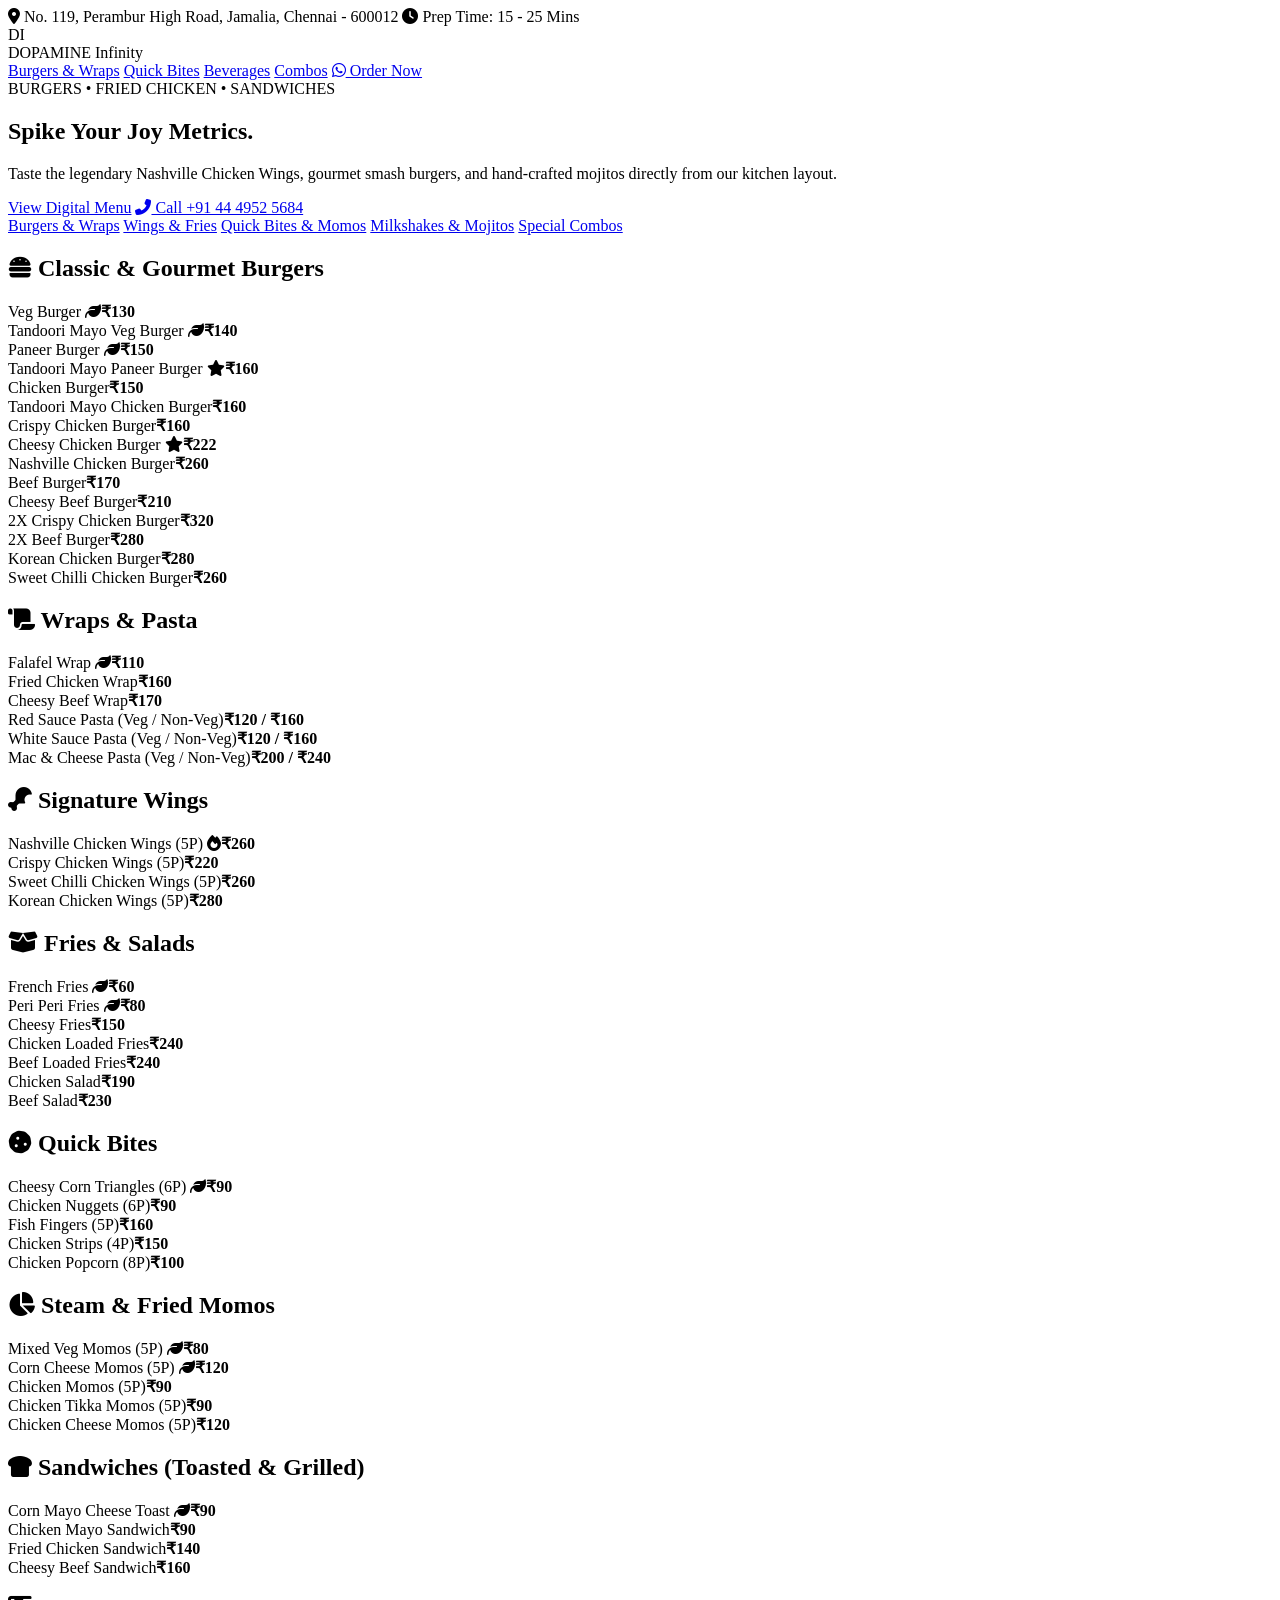
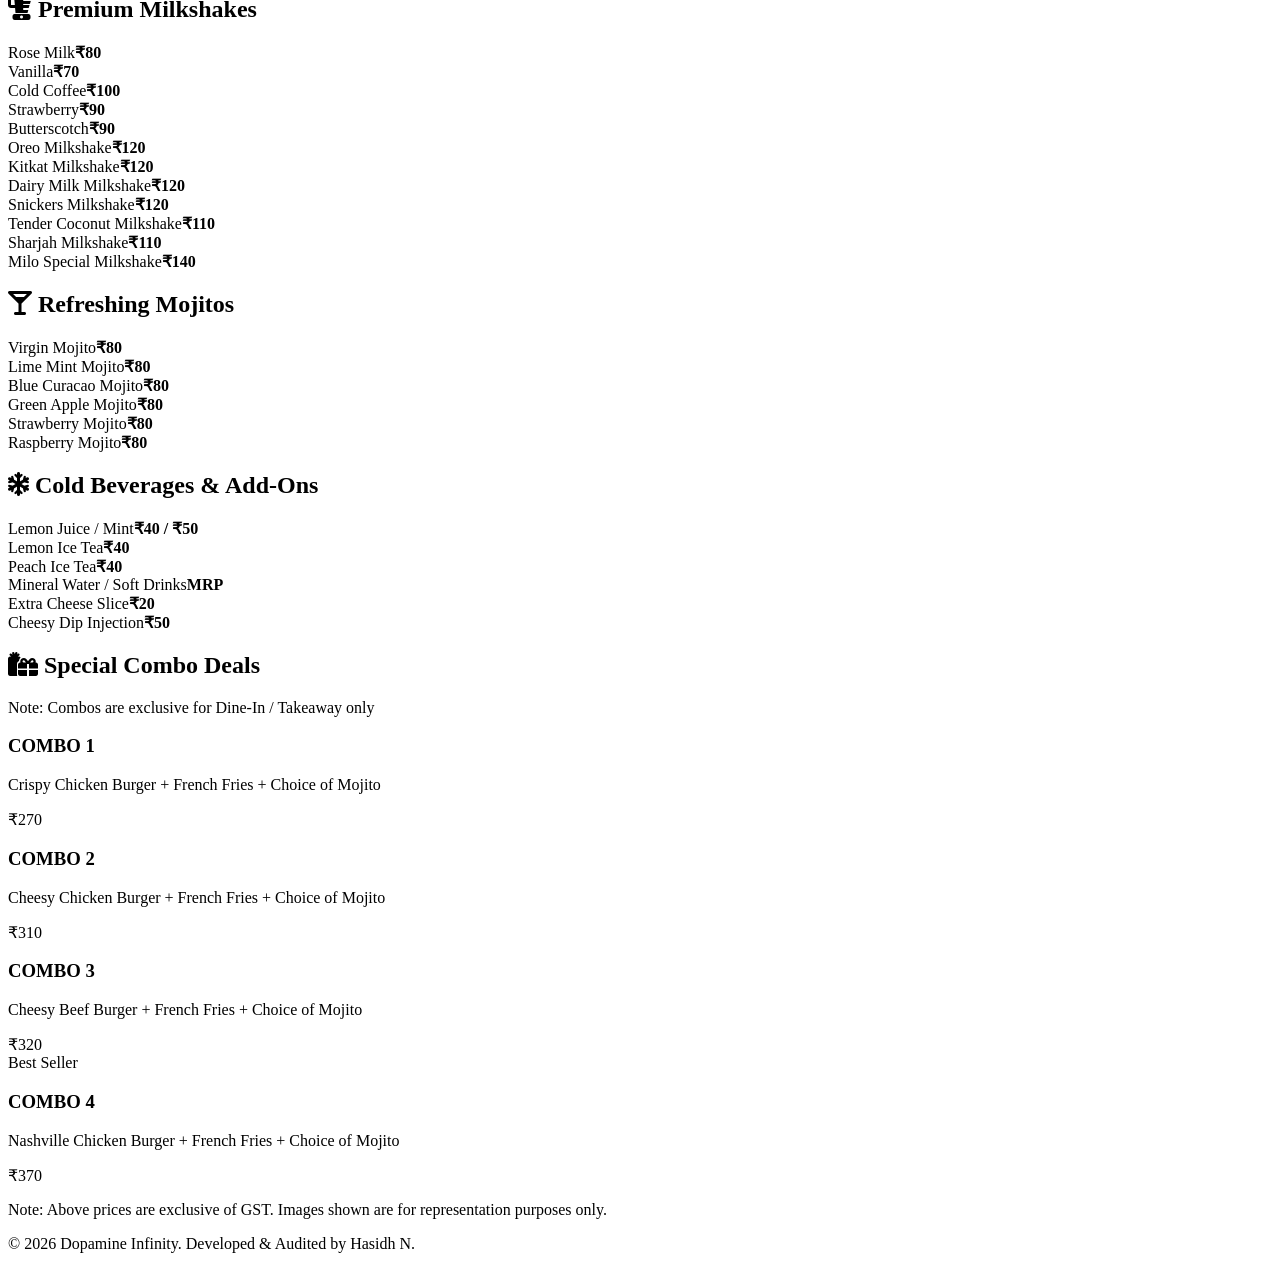
==== commit cd7f9364: "Add files via upload" ====
--- a/index.html
+++ b/index.html
@@ -2,864 +2,243 @@
 <html lang="en">
 
 <head>
-    <meta charset="UTF-8" />
-    <meta name="viewport" content="width=device-width, initial-scale=1.0" />
-    <title>Hasidh Nihmathullah — Software Developer</title>
-    <link rel="stylesheet" href="style.css" />
-    <link
-        href="https://fonts.googleapis.com/css2?family=Syne:wght@400;600;700;800&family=DM+Sans:ital,wght@0,300;0,400;0,500;1,300&display=swap"
-        rel="stylesheet" />
+    <meta charset="UTF-8">
+    <meta name="viewport" content="width=device-width, initial-scale=1.0">
+    <title>Dopamine Infinity | Official Menu & Ordering</title>
+    <link rel="stylesheet" href="Style.css">
+    <link rel="stylesheet" href="https://cdnjs.cloudflare.com/ajax/libs/font-awesome/6.4.0/css/all.min.css">
 </head>
 
 <body>
 
-    <div id="scrollBar"></div>
-
-    <!-- WHATSAPP FLOAT -->
-    <a href="https://wa.me/94767901679?text=Hi%20Hasidh!%20I%20saw%20your%20portfolio%20and%20I%20want%20to%20hire%20you."
-        target="_blank" class="whatsapp-float" title="Chat on WhatsApp">
-        <svg width="28" height="28" viewBox="0 0 24 24" fill="currentColor">
-            <path
-                d="M17.472 14.382c-.297-.149-1.758-.867-2.03-.967-.273-.099-.471-.148-.67.15-.197.297-.767.966-.94 1.164-.173.199-.347.223-.644.075-.297-.15-1.255-.463-2.39-1.475-.883-.788-1.48-1.761-1.653-2.059-.173-.297-.018-.458.13-.606.134-.133.298-.347.446-.52.149-.174.198-.298.298-.497.099-.198.05-.371-.025-.52-.075-.149-.669-1.612-.916-2.207-.242-.579-.487-.5-.669-.51-.173-.008-.371-.01-.57-.01-.198 0-.52.074-.792.372-.272.297-1.04 1.016-1.04 2.479 0 1.462 1.065 2.875 1.213 3.074.149.198 2.096 3.2 5.077 4.487.709.306 1.262.489 1.694.625.712.227 1.36.195 1.871.118.571-.085 1.758-.719 2.006-1.413.248-.694.248-1.289.173-1.413-.074-.124-.272-.198-.57-.347m-5.421 7.403h-.004a9.87 9.87 0 01-5.031-1.378l-.361-.214-3.741.982.998-3.648-.235-.374a9.86 9.86 0 01-1.51-5.26c.001-5.45 4.436-9.884 9.888-9.884 2.64 0 5.122 1.03 6.988 2.898a9.825 9.825 0 012.893 6.994c-.003 5.45-4.437 9.884-9.885 9.884m8.413-18.297A11.815 11.815 0 0012.05 0C5.495 0 .16 5.335.157 11.892c0 2.096.547 4.142 1.588 5.945L.057 24l6.305-1.654a11.882 11.882 0 005.683 1.448h.005c6.554 0 11.89-5.335 11.893-11.893a11.821 11.821 0 00-3.48-8.413z" />
-        </svg>
-        <span>WhatsApp</span>
-    </a>
-
-    <!-- LOADER -->
-    <div id="loader">
-        <div class="loader-content">
-            <div class="loader-logo">Aash<span>.dev</span></div>
-            <div class="loader-bar-wrap">
-                <div class="loader-bar" id="loaderBar"></div>
-            </div>
-            <div class="loader-pct" id="loaderPct">0%</div>
+    <!-- Top Info Bar -->
+    <div class="top-bar">
+        <span><i class="fas fa-map-marker-alt"></i> No. 119, Perambur High Road, Jamalia, Chennai - 600012</span>
+        <span><i class="fas fa-clock"></i> Prep Time: 15 - 25 Mins</span>
+    </div>
+
+    <!-- Navigation Header -->
+    <header>
+        <div class="logo-area">
+            <div class="brand-logo">DI</div>
+            <div class="brand-name">DOPAMINE <span>Infinity</span></div>
         </div>
-    </div>
-
-    <!-- BG VIDEO -->
-    <div class="bg-video-wrap">
-        <video autoplay loop muted playsinline>
-            <source src="animation-video.mp4" type="video/mp4" />
-        </video>
-        <div class="bg-overlay"></div>
-    </div>
-    <div class="blob b1"></div>
-    <div class="blob b2"></div>
-    <div class="blob b3"></div>
-
-    <!-- NAV -->
-    <nav id="navbar">
-        <a href="#hero" class="nav-logo">Aash<span>.dev</span></a>
-        <ul class="nav-links">
-            <li><a href="#about">About</a></li>
-            <li><a href="#skills">Skills</a></li>
-            <li><a href="#experience">Education</a></li>
-            <li><a href="#projects">Projects</a></li>
-            <li><a href="#contact">Contact</a></li>
-        </ul>
-        <div class="nav-right">
-            <a href="Hasidh Nihmathullah CV.jpeg" download class="nav-cv">⬇ CV</a>
-            <a href="https://wa.me/94767901679?text=Hi%20Hasidh!%20I%20want%20to%20hire%20you." target="_blank"
-                class="nav-wa">
-                <svg width="16" height="16" viewBox="0 0 24 24" fill="currentColor">
-                    <path
-                        d="M17.472 14.382c-.297-.149-1.758-.867-2.03-.967-.273-.099-.471-.148-.67.15-.197.297-.767.966-.94 1.164-.173.199-.347.223-.644.075-.297-.15-1.255-.463-2.39-1.475-.883-.788-1.48-1.761-1.653-2.059-.173-.297-.018-.458.13-.606.134-.133.298-.347.446-.52.149-.174.198-.298.298-.497.099-.198.05-.371-.025-.52-.075-.149-.669-1.612-.916-2.207-.242-.579-.487-.5-.669-.51-.173-.008-.371-.01-.57-.01-.198 0-.52.074-.792.372-.272.297-1.04 1.016-1.04 2.479 0 1.462 1.065 2.875 1.213 3.074.149.198 2.096 3.2 5.077 4.487.709.306 1.262.489 1.694.625.712.227 1.36.195 1.871.118.571-.085 1.758-.719 2.006-1.413.248-.694.248-1.289.173-1.413-.074-.124-.272-.198-.57-.347m-5.421 7.403h-.004a9.87 9.87 0 01-5.031-1.378l-.361-.214-3.741.982.998-3.648-.235-.374a9.86 9.86 0 01-1.51-5.26c.001-5.45 4.436-9.884 9.888-9.884 2.64 0 5.122 1.03 6.988 2.898a9.825 9.825 0 012.893 6.994c-.003 5.45-4.437 9.884-9.885 9.884m8.413-18.297A11.815 11.815 0 0012.05 0C5.495 0 .16 5.335.157 11.892c0 2.096.547 4.142 1.588 5.945L.057 24l6.305-1.654a11.882 11.882 0 005.683 1.448h.005c6.554 0 11.89-5.335 11.893-11.893a11.821 11.821 0 00-3.48-8.413z" />
-                </svg>
-                WhatsApp
-            </a>
-            <a href="#contact" class="nav-cta">Hire me</a>
-        </div>
-        <button class="hamburger" id="hamburger"><span></span><span></span><span></span></button>
-    </nav>
-    <div class="mobile-menu" id="mobileMenu">
-        <a href="#about" onclick="closeMobile()">About</a>
-        <a href="#skills" onclick="closeMobile()">Skills</a>
-        <a href="#experience" onclick="closeMobile()">Education</a>
-        <a href="#projects" onclick="closeMobile()">Projects</a>
-        <a href="#contact" onclick="closeMobile()">Contact</a>
-        <a href="Hasidh_CV.pdf" download>⬇ Download CV</a>
-        <a href="https://wa.me/94767901679" target="_blank" class="mobile-wa">💬 WhatsApp Me</a>
-    </div>
-
-    <!-- HERO -->
-    <section id="hero">
-        <div class="hero-left">
-            <div class="hero-tag"><span class="dot"></span> Available for freelance work</div>
-            <h1>Hi, I'm<br><span class="name">Hasidh</span><br><span class="sub" id="typingText"></span><span
-                    class="type-cursor">|</span></h1>
-            <p class="hero-desc">HND Software Development student at ESU Kandy &amp; freelance web developer from Sri
-                Lanka. I build websites, UI/UX designs and software solutions.</p>
-            <div class="hero-btns">
-                <a href="#projects" class="btn-primary">View my work →</a>
-                <a href="https://wa.me/94767901679?text=Hi%20Hasidh!%20I%20saw%20your%20portfolio%20and%20want%20to%20discuss%20a%20project."
-                    target="_blank" class="btn-wa">
-                    <svg width="18" height="18" viewBox="0 0 24 24" fill="currentColor">
-                        <path
-                            d="M17.472 14.382c-.297-.149-1.758-.867-2.03-.967-.273-.099-.471-.148-.67.15-.197.297-.767.966-.94 1.164-.173.199-.347.223-.644.075-.297-.15-1.255-.463-2.39-1.475-.883-.788-1.48-1.761-1.653-2.059-.173-.297-.018-.458.13-.606.134-.133.298-.347.446-.52.149-.174.198-.298.298-.497.099-.198.05-.371-.025-.52-.075-.149-.669-1.612-.916-2.207-.242-.579-.487-.5-.669-.51-.173-.008-.371-.01-.57-.01-.198 0-.52.074-.792.372-.272.297-1.04 1.016-1.04 2.479 0 1.462 1.065 2.875 1.213 3.074.149.198 2.096 3.2 5.077 4.487.709.306 1.262.489 1.694.625.712.227 1.36.195 1.871.118.571-.085 1.758-.719 2.006-1.413.248-.694.248-1.289.173-1.413-.074-.124-.272-.198-.57-.347m-5.421 7.403h-.004a9.87 9.87 0 01-5.031-1.378l-.361-.214-3.741.982.998-3.648-.235-.374a9.86 9.86 0 01-1.51-5.26c.001-5.45 4.436-9.884 9.888-9.884 2.64 0 5.122 1.03 6.988 2.898a9.825 9.825 0 012.893 6.994c-.003 5.45-4.437 9.884-9.885 9.884m8.413-18.297A11.815 11.815 0 0012.05 0C5.495 0 .16 5.335.157 11.892c0 2.096.547 4.142 1.588 5.945L.057 24l6.305-1.654a11.882 11.882 0 005.683 1.448h.005c6.554 0 11.89-5.335 11.893-11.893a11.821 11.821 0 00-3.48-8.413z" />
-                    </svg>
-                    WhatsApp Me
-                </a>
-                <a href="#contact" class="btn-ghost">Let's talk</a>
-            </div>
-            <div class="hero-social">
-                <a href="https://linkedin.com/in/hasidh-nihmathullah" target="_blank" class="social-btn">
-                    <svg width="16" height="16" viewBox="0 0 24 24" fill="currentColor">
-                        <path
-                            d="M20.447 20.452h-3.554v-5.569c0-1.328-.027-3.037-1.852-3.037-1.853 0-2.136 1.445-2.136 2.939v5.667H9.351V9h3.414v1.561h.046c.477-.9 1.637-1.85 3.37-1.85 3.601 0 4.267 2.37 4.267 5.455v6.286zM5.337 7.433a2.062 2.062 0 01-2.063-2.065 2.064 2.064 0 112.063 2.065zm1.782 13.019H3.555V9h3.564v11.452zM22.225 0H1.771C.792 0 0 .774 0 1.729v20.542C0 23.227.792 24 1.771 24h20.451C23.2 24 24 23.227 24 22.271V1.729C24 .774 23.2 0 22.222 0h.003z" />
-                    </svg>
-                    LinkedIn
-                </a>
-                <a href="https://fiverr.com/aashidh" target="_blank" class="social-btn">🛒 Fiverr</a>
-                <a href="https://github.com/aashdev" target="_blank" class="social-btn">
-                    <svg width="16" height="16" viewBox="0 0 24 24" fill="currentColor">
-                        <path
-                            d="M12 .297c-6.63 0-12 5.373-12 12 0 5.303 3.438 9.8 8.205 11.385.6.113.82-.258.82-.577 0-.285-.01-1.04-.015-2.04-3.338.724-4.042-1.61-4.042-1.61C4.422 18.07 3.633 17.7 3.633 17.7c-1.087-.744.084-.729.084-.729 1.205.084 1.838 1.236 1.838 1.236 1.07 1.835 2.809 1.305 3.495.998.108-.776.417-1.305.76-1.605-2.665-.3-5.466-1.332-5.466-5.93 0-1.31.465-2.38 1.235-3.22-.135-.303-.54-1.523.105-3.176 0 0 1.005-.322 3.3 1.23.96-.267 1.98-.399 3-.405 1.02.006 2.04.138 3 .405 2.28-1.552 3.285-1.23 3.285-1.23.645 1.653.24 2.873.12 3.176.765.84 1.23 1.91 1.23 3.22 0 4.61-2.805 5.625-5.475 5.92.42.36.81 1.096.81 2.22 0 1.606-.015 2.896-.015 3.286 0 .315.21.69.825.57C20.565 22.092 24 17.592 24 12.297c0-6.627-5.373-12-12-12" />
-                    </svg>
-                    GitHub
-                </a>
-            </div>
-            <div class="hero-stats">
-                <div class="stat"><span class="snum" data-count="6">0</span><span class="snum-sfx">+</span><span
-                        class="slabel">Projects</span></div>
-                <div class="stat"><span class="snum" data-count="8">0</span><span class="snum-sfx">+</span><span
-                        class="slabel">Languages</span></div>
-                <div class="stat"><span class="snum" data-count="20">0</span><span class="slabel">Years old</span></div>
-                <div class="stat"><span class="snum" data-count="100">0</span><span class="snum-sfx">%</span><span
-                        class="slabel">Dedicated</span></div>
-            </div>
-        </div>
-        <div class="hero-right">
-            <div class="profile-wrapper">
-                <img src="WhatsApp Image 2026-06-07 at 13.36.02.jpeg" alt="Hasidh" class="profile-img" id="profileImg"
-                    onerror="this.style.display='none';document.getElementById('pp').style.display='flex';" />
-                <div class="profile-placeholder" id="pp"><span>📷</span><small>Add photo</small></div>
-                <div class="profile-glow"></div>
-                <div class="profile-badge">HND Software Dev</div>
-                <div class="float-pill fp1">Python 🐍</div>
-                <div class="float-pill fp2">PHP 🐘</div>
-                <div class="float-pill fp3">Java ☕</div>
-                <div class="float-pill fp4">Figma 🎨</div>
-            </div>
-        </div>
-        <div class="scroll-hint">
-            <div class="scroll-mouse">
-                <div class="scroll-wheel"></div>
-            </div><span>Scroll</span>
+        <nav>
+            <a href="#burgers">Burgers & Wraps</a>
+            <a href="#bites">Quick Bites</a>
+            <a href="#drinks">Beverages</a>
+            <a href="#combos">Combos</a>
+            <a href="https://wa.me/914449525684" class="nav-whatsapp-btn"><i class="fab fa-whatsapp"></i> Order Now</a>
+        </nav>
+    </header>
+
+    <!-- Hero Section -->
+    <section class="hero-section">
+        <div class="hero-overlay"></div>
+        <div class="hero-container">
+            <span class="hero-badge">BURGERS • FRIED CHICKEN • SANDWICHES</span>
+            <h1>Spike Your Joy Metrics.</h1>
+            <p>Taste the legendary Nashville Chicken Wings, gourmet smash burgers, and hand-crafted mojitos directly
+                from our kitchen layout.</p>
+            <div class="cta-group">
+                <a href="#full-menu" class="btn-yellow">View Digital Menu</a>
+                <a href="https://wa.me/914449525684" class="btn-outline-white"><i class="fas fa-phone-alt"></i> Call +91
+                    44 4952 5684</a>
+            </div>
         </div>
     </section>
 
-    <!-- ABOUT -->
-    <section id="about">
-        <div class="section-label">About me</div>
-        <div class="about-grid">
-            <div class="about-text reveal">
-                <h2>Student. Developer.<br>Problem <span class="accent-text">Solver.</span></h2>
-                <p>I'm <strong>Hasidh Nihmathullah</strong>, a motivated HND Software Development student at ESU Kandy.
-                    I build websites, design UIs and create real solutions for real clients — like restaurant menus and
-                    e-commerce stores.</p>
-                <p>I speak <strong>English, Tamil and Sinhala</strong>, making me great with clients worldwide. Clean
-                    code, fast delivery and client-first is my approach to every project.</p>
-                <div class="about-actions">
-                    <a href="Hasidh Nihmathullah CV.jpeg" download class="btn-primary">⬇ Download CV</a>
-                    <a href="https://wa.me/94767901679?text=Hi%20Hasidh!" target="_blank" class="btn-wa">💬 WhatsApp</a>
-                </div>
-            </div>
-            <div class="about-right reveal delay-1">
-                <div class="info-cards">
-                    <div class="icard">
-                        <div class="icard-icon">🎓</div>
-                        <div>
-                            <h4>Education</h4>
-                            <p>HND Software Dev — ESU Kandy (2025–present)</p>
-                        </div>
-                    </div>
-                    <div class="icard">
-                        <div class="icard-icon">📍</div>
-                        <div>
-                            <h4>Location</h4>
-                            <p>Madawala Bazaar, Kandy, Sri Lanka</p>
-                        </div>
-                    </div>
-                    <div class="icard">
-                        <div class="icard-icon">📞</div>
-                        <div>
-                            <h4>Phone / WhatsApp</h4>
-                            <p><a href="https://wa.me/94767901679" target="_blank" style="color:var(--accent)">+94 767
-                                    901 679</a></p>
-                        </div>
-                    </div>
-                    <div class="icard">
-                        <div class="icard-icon">✉️</div>
-                        <div>
-                            <h4>Email</h4>
-                            <p>mohammedaashid1@gmail.com</p>
-                        </div>
-                    </div>
-                    <div class="icard">
-                        <div class="icard-icon">🌐</div>
-                        <div>
-                            <h4>Languages</h4>
-                            <p>English · Tamil · Sinhala</p>
-                        </div>
-                    </div>
-                    <div class="icard">
-                        <div class="icard-icon">🎨</div>
-                        <div>
-                            <h4>Also skilled in</h4>
-                            <p>UI/UX · Graphic Design · Microsoft Office</p>
-                        </div>
-                    </div>
-                </div>
-            </div>
+    <!-- Digital Menu Container -->
+    <main id="full-menu" class="menu-container">
+
+        <!-- Tab Navigation for Categories -->
+        <div class="category-tabs">
+            <a href="#burgers" class="tab-item active">Burgers & Wraps</a>
+            <a href="#wings-sides" class="tab-item">Wings & Fries</a>
+            <a href="#bites" class="tab-item">Quick Bites & Momos</a>
+            <a href="#drinks" class="tab-item">Milkshakes & Mojitos</a>
+            <a href="#combos" class="tab-item">Special Combos</a>
         </div>
-    </section>
-
-    <!-- SKILLS -->
-    <section id="skills">
-        <div class="section-label">What I know</div>
-        <h2 class="section-title reveal">My Skills</h2>
-        <div class="skills-grid">
-            <div class="skill-card reveal">
-                <div class="skill-top"><span>🌐</span><span class="skill-name">HTML5</span><span
-                        class="skill-pct">90%</span></div>
-                <div class="skill-bar">
-                    <div class="skill-fill" data-w="90"></div>
-                </div>
-            </div>
-            <div class="skill-card reveal delay-1">
-                <div class="skill-top"><span>🎨</span><span class="skill-name">CSS3</span><span
-                        class="skill-pct">90%</span></div>
-                <div class="skill-bar">
-                    <div class="skill-fill" data-w="90"></div>
-                </div>
-            </div>
-            <div class="skill-card reveal delay-2">
-                <div class="skill-top"><span>⚡</span><span class="skill-name">JavaScript</span><span
-                        class="skill-pct">80%</span></div>
-                <div class="skill-bar">
-                    <div class="skill-fill" data-w="80"></div>
-                </div>
-            </div>
-            <div class="skill-card reveal">
-                <div class="skill-top"><span>🐍</span><span class="skill-name">Python</span><span
-                        class="skill-pct">80%</span></div>
-                <div class="skill-bar">
-                    <div class="skill-fill" data-w="80"></div>
-                </div>
-            </div>
-            <div class="skill-card reveal delay-1">
-                <div class="skill-top"><span>🐘</span><span class="skill-name">PHP</span><span
-                        class="skill-pct">80%</span></div>
-                <div class="skill-bar">
-                    <div class="skill-fill" data-w="80"></div>
-                </div>
-            </div>
-            <div class="skill-card reveal delay-2">
-                <div class="skill-top"><span>☕</span><span class="skill-name">Java</span><span
-                        class="skill-pct">70%</span></div>
-                <div class="skill-bar">
-                    <div class="skill-fill" data-w="70"></div>
-                </div>
-            </div>
-            <div class="skill-card reveal">
-                <div class="skill-top"><span>⚙️</span><span class="skill-name">C#</span><span
-                        class="skill-pct">70%</span></div>
-                <div class="skill-bar">
-                    <div class="skill-fill" data-w="70"></div>
-                </div>
-            </div>
-            <div class="skill-card reveal delay-1">
-                <div class="skill-top"><span>🐙</span><span class="skill-name">GitHub</span><span
-                        class="skill-pct">75%</span></div>
-                <div class="skill-bar">
-                    <div class="skill-fill" data-w="75"></div>
-                </div>
-            </div>
-            <div class="skill-card reveal delay-2">
-                <div class="skill-top"><span>🎭</span><span class="skill-name">Figma / UI Design</span><span
-                        class="skill-pct">75%</span></div>
-                <div class="skill-bar">
-                    <div class="skill-fill" data-w="75"></div>
-                </div>
-            </div>
-            <div class="skill-card reveal">
-                <div class="skill-top"><span>💾</span><span class="skill-name">MySQL / PHP</span><span
-                        class="skill-pct">75%</span></div>
-                <div class="skill-bar">
-                    <div class="skill-fill" data-w="75"></div>
-                </div>
-            </div>
-            <div class="skill-card reveal delay-1">
-                <div class="skill-top"><span>📱</span><span class="skill-name">Responsive Design</span><span
-                        class="skill-pct">85%</span></div>
-                <div class="skill-bar">
-                    <div class="skill-fill" data-w="85"></div>
-                </div>
-            </div>
-            <div class="skill-card reveal delay-2">
-                <div class="skill-top"><span>🖼️</span><span class="skill-name">Graphic Design</span><span
-                        class="skill-pct">70%</span></div>
-                <div class="skill-bar">
-                    <div class="skill-fill" data-w="70"></div>
-                </div>
-            </div>
-        </div>
-        <div class="personal-skills reveal">
-            <h3>Personal Skills</h3>
-            <div class="ps-grid">
-                <div class="ps-item"><span>✅</span> Responsible &amp; Organized</div>
-                <div class="ps-item"><span>⚡</span> Quick Learner</div>
-                <div class="ps-item"><span>💬</span> Good Communication</div>
-                <div class="ps-item"><span>🤝</span> Teamwork &amp; Collaboration</div>
-                <div class="ps-item"><span>⏰</span> Time Management</div>
-                <div class="ps-item"><span>🧩</span> Problem Solving</div>
-            </div>
-        </div>
-    </section>
-
-    <!-- EDUCATION -->
-    <section id="experience">
-        <div class="section-label">Background</div>
-        <h2 class="section-title reveal">Education &amp; Qualifications</h2>
-        <div class="timeline-grid">
-            <div class="timeline-col reveal">
-                <h3 class="tl-heading"><span>🎓</span> Education</h3>
-                <div class="tl-item">
-                    <div class="tl-dot"></div>
-                    <div class="tl-content">
-                        <div class="tl-date">2025 – Present</div>
-                        <h4>HND in Software Development</h4>
-                        <p>ESU Kandy, Sri Lanka</p><span class="tl-badge current">Ongoing</span>
-                    </div>
-                </div>
-                <div class="tl-item">
-                    <div class="tl-dot"></div>
-                    <div class="tl-content">
-                        <div class="tl-date">2023 – 2024</div>
-                        <h4>G.C.E Advanced Level</h4>
-                        <p>K/Madina National School — Commerce Stream</p>
-                    </div>
-                </div>
-                <div class="tl-item">
-                    <div class="tl-dot"></div>
-                    <div class="tl-content">
-                        <div class="tl-date">2021</div>
-                        <h4>G.C.E Ordinary Level</h4>
-                        <p>K/Madina National School</p>
-                    </div>
-                </div>
-            </div>
-            <div class="timeline-col reveal delay-1">
-                <h3 class="tl-heading"><span>📋</span> Qualifications</h3>
-                <div class="tl-item">
-                    <div class="tl-dot"></div>
-                    <div class="tl-content">
-                        <h4>HND in Software Development</h4>
-                        <p>Higher National Diploma (ongoing)</p><span class="tl-badge current">In Progress</span>
-                    </div>
-                </div>
-                <div class="tl-item">
-                    <div class="tl-dot"></div>
-                    <div class="tl-content">
-                        <h4>Diploma in English &amp; IT</h4>
-                        <p>English and Information Technology</p><span class="tl-badge done">Completed</span>
-                    </div>
-                </div>
-                <div class="tl-item">
-                    <div class="tl-dot"></div>
-                    <div class="tl-content">
-                        <h4>Graphic Design Skills</h4>
-                        <p>Design tools and visual communication</p><span class="tl-badge done">Completed</span>
-                    </div>
-                </div>
-                <h3 class="tl-heading" style="margin-top:2rem"><span>❤️</span> Interests</h3>
-                <div class="interests-grid">
-                    <div class="int-item">💻 Software Development</div>
-                    <div class="int-item">🌐 Web Development</div>
-                    <div class="int-item">🎨 Graphic Designing</div>
-                    <div class="int-item">📚 New Technologies</div>
-                </div>
-            </div>
-        </div>
-        <div class="cv-banner reveal">
-            <div class="cv-banner-left">
-                <div class="cv-icon">📄</div>
-                <div>
-                    <h3>Download My Full CV</h3>
-                    <p>Complete overview of skills, education and qualifications</p>
-                </div>
-            </div>
-            <div style="display:flex;gap:1rem;flex-wrap:wrap">
-                <a href="Hasidh Nihmathullah CV.jpeg" download class="btn-primary">⬇ Download CV</a>
-                <a href="https://wa.me/94767901679?text=Hi%20Hasidh!%20I%20reviewed%20your%20CV%20and%20want%20to%20discuss%20an%20opportunity."
-                    target="_blank" class="btn-wa">💬 WhatsApp Me</a>
-            </div>
-        </div>
-    </section>
-
-    <!-- PROJECTS -->
-    <section id="projects">
-        <div class="section-label">My work</div>
-        <h2 class="section-title reveal">Projects</h2>
-        <p class="section-sub reveal">Real projects built for real clients — hover to see details</p>
-        <div class="projects-grid">
-
-            <!-- PROJECT 1: Dopamine Infinity -->
-            <div class="proj-card reveal">
-                <div class="proj-img p-di">
-                    <img src="images/proj-dopamine.jpg" alt="Dopamine Infinity" onerror="this.style.display='none'" />
-                    <div class="proj-overlay"><a href="projects/dopamine/index.html" target="_blank"
-                            class="proj-view-btn">View Live →</a></div>
-                    <div class="proj-badge-wrap">
-                        <span class="proj-badge live">Live Project</span>
-                        <span class="proj-badge client">Real Client</span>
-                    </div>
-                    <div class="proj-img-default p-di-default">
-                        <div class="pid-icon"></div>
-                        <div class="pid-name">Dopamine Infinity</div>
-                        <div class="pid-sub">Restaurant Menu</div>
-                    </div>
-                </div>
-                <div class="proj-body">
-                    <div class="proj-tags"><span>HTML</span><span>CSS</span><span>JS</span><span>Restaurant</span></div>
-                    <h3>Dopamine Infinity — Restaurant Menu</h3>
-                    <p>Full digital menu website for a restaurant in Chennai, India. Burgers, wings, drinks, combos with
-                        WhatsApp ordering and live pricing.</p>
-                    <div class="proj-client-note"><span class="client-icon"></span><span>Real client — No. 119, Perambur
-                            High Road, Chennai, India</span></div>
-                    <div class="proj-links">
-                        <a href="projects/dopamine/index.html" target="_blank" class="proj-link">View Live →</a>
-                        <a href="https://github.com/aashdev" target="_blank" class="proj-link-ghost">GitHub ↗</a>
-                    </div>
-                </div>
-            </div>
-
-            <!-- PROJECT 2: Velvet Vogue -->
-            <div class="proj-card reveal delay-1">
-                <div class="proj-img p-vv">
-                    <img src="images/proj-velvet.jpg" alt="Velvet Vogue" onerror="this.style.display='none'" />
-                    <div class="proj-overlay"><a href="projects/velvet/Velvet.html" target="_blank"
-                            class="proj-view-btn">View Live →</a></div>
-                    <div class="proj-badge-wrap">
-                        <span class="proj-badge pages">Multi-Page</span>
-                        <span class="proj-badge php">PHP</span>
-                    </div>
-                    <div class="proj-img-default p-vv-default">
-                        <div class="pid-name">Velvet Vogue</div>
-                        <div class="pid-sub">Clothing Store</div>
-                    </div>
-                </div>
-                <div class="proj-body">
-                    <div class="proj-tags"><span>HTML</span><span>CSS</span><span>PHP</span><span>E-Commerce</span>
-                    </div>
-                    <h3>Velvet Vogue — Clothing Store</h3>
-                    <p>Full clothing e-commerce website with Home, Shop, Sign In (PHP), Cart, Customer Support and Our
-                        Story pages. "Be Better Everyday" brand.</p>
-                    <div class="proj-client-note"><span class="client-icon"></span><span>6 pages: Home · Shop · Sign
-                            (PHP) · Cart · Support · Our Story</span></div>
-                    <div class="proj-links">
-                        <a href="projects/velvet/Velvet.html" target="_blank" class="proj-link">View Live →</a>
-                        <a href="https://github.com/aashdev" target="_blank" class="proj-link-ghost">GitHub ↗</a>
-                    </div>
-                </div>
-            </div>
-
-            <!-- PROJECT 3: Brewed & Co. Coffee Shop -->
-            <div class="proj-card reveal delay-2">
-                <div class="proj-img p-coffee">
-                    <img src="images/proj-coffee.jpg" alt="Brewed and Co Coffee Shop"
-                        onerror="this.style.display='none'" />
-                    <div class="proj-overlay"><a href="projects/coffee-shop/index.html" target="_blank"
-                            class="proj-view-btn">View Live →</a></div>
-                    <div class="proj-badge-wrap">
-                        <span class="proj-badge live">Live Project</span>
-                        <span class="proj-badge pages">Multi-Section</span>
-                    </div>
-                    <div class="proj-img-default p-coffee-default">
-                        <div class="pid-icon"></div>
-                        <div class="pid-name">Brewed &amp; Co.</div>
-                        <div class="pid-sub">Artisan Coffee Shop</div>
-                    </div>
-                </div>
-                <div class="proj-body">
-                    <div class="proj-tags">
-                        <span>HTML</span><span>CSS</span><span>JavaScript</span><span>Restaurant</span>
-                    </div>
-                    <h3>Brewed &amp; Co. — Artisan Coffee Shop</h3>
-                    <p>Full coffee shop website with animated floating cup hero, menu filter tabs (Hot/Cold/Food), CSS
-                        marquee, testimonials, opening hours and contact form.</p>
-                    <div class="proj-client-note"><span class="client-icon">☕</span><span>Menu tabs · Testimonials ·
-                            Hours · Contact · Smooth scroll animations</span></div>
-                    <div class="proj-links">
-                        <a href="projects/coffee-shop/index.html" target="_blank" class="proj-link">View Live →</a>
-                        <a href="https://github.com/aashdev" target="_blank" class="proj-link-ghost">GitHub ↗</a>
-                    </div>
-                </div>
-            </div>
-
-            <!-- PROJECT 4: FlywaYs -->
-            <div class="proj-card reveal">
-                <div class="proj-img p-fw">
-                    <img src="images/flyways-screen2.png" alt="FlywaYs" onerror="this.style.display='none'" />
-                    <div class="proj-overlay"><button class="proj-view-btn" onclick="openFlyways()">View Case Study
-                            →</button></div>
-                    <div class="proj-badge-wrap">
-                        <span class="proj-badge figma">Figma</span>
-                        <span class="proj-badge ui">UI/UX</span>
-                    </div>
-                </div>
-                <div class="proj-body">
-                    <div class="proj-tags"><span class="tag-figma">Figma</span><span>UI/UX</span><span>Mobile
-                            App</span><span>8 Screens</span></div>
-                    <h3>FlywaYs — Airline Booking App UI</h3>
-                    <p>Complete airline ticket booking UI designed in Figma. 8 screens: splash, search, results,
-                        overview, passenger form, payment and login.</p>
-                    <div class="proj-client-note"><span class="client-icon">✈️</span><span>8 screens · 5 user flows ·
-                            Full prototype in Figma</span></div>
-                    <div class="proj-links">
-                        <button class="proj-link btn-case" onclick="openFlyways()">Case Study →</button>
-                        <span class="proj-link-ghost">Figma ↗</span>
-                    </div>
-                </div>
-            </div>
-
-            <!-- PROJECT 5: This Portfolio -->
-            <div class="proj-card reveal delay-1">
-                <div class="proj-img p-port">
-                    <div class="proj-overlay"><a href="#hero" class="proj-view-btn">You're here →</a></div>
-                    <div class="proj-badge-wrap"><span class="proj-badge live">PHP + MySQL</span></div>
-                    <div class="port-visual">
-                        <div class="pv-bar">
-                            <div class="pv-dot r"></div>
-                            <div class="pv-dot y"></div>
-                            <div class="pv-dot g"></div>
-                        </div>
-                        <div class="pv-lines">
-                            <div class="pv-line" style="width:70%"></div>
-                            <div class="pv-line" style="width:50%"></div>
-                            <div class="pv-line" style="width:90%"></div>
-                            <div class="pv-line" style="width:60%"></div>
-                            <div class="pv-line" style="width:40%"></div>
-                        </div>
-                        <div class="pv-label">Aash.dev</div>
-                    </div>
-                </div>
-                <div class="proj-body">
-                    <div class="proj-tags">
-                        <span>HTML</span><span>CSS</span><span>JS</span><span>PHP</span><span>MySQL</span>
-                    </div>
-                    <h3>Aash.dev — This Portfolio</h3>
-                    <p>Personal portfolio with PHP backend, MySQL database contact form, animations, loader, typing
-                        effect and WhatsApp integration.</p>
-                    <div class="proj-client-note"><span class="client-icon">💼</span><span>Connected to phpMyAdmin ·
-                            aashid-dev database</span></div>
-                    <div class="proj-links">
-                        <a href="#hero" class="proj-link">View Live →</a>
-                        <a href="https://github.com/aashdev" target="_blank" class="proj-link-ghost">GitHub ↗</a>
-                    </div>
-                </div>
-            </div>
-
-            <!-- PROJECT 6: Ferro & Vance Construction -->
-            <div class="proj-card reveal delay-2">
-                <div class="proj-img p-ferro">
-                    <img src="images/proj-ferro.jpg" alt="Ferro & Vance Construction"
-                        onerror="this.style.display='none'" />
-                    <div class="proj-overlay"><a href="projects/ferro-vance/index.html" target="_blank"
-                            class="proj-view-btn">View Live →</a></div>
-                    <div class="proj-badge-wrap">
-                        <span class="proj-badge live">Live Project</span>
-                        <span class="proj-badge pages">Corporate</span>
-                    </div>
-                    <div class="proj-img-default p-ferro-default">
-                        <div class="pid-icon"></div>
-                        <div class="pid-name">Ferro &amp; Vance</div>
-                        <div class="pid-sub">Construction Co.</div>
-                    </div>
-                </div>
-                <div class="proj-body">
-                    <div class="proj-tags"><span>HTML</span><span>CSS</span><span>JS</span><span>Construction</span>
-                    </div>
-                    <h3>Ferro &amp; Vance — Construction Company</h3>
-                    <p>A website built for a general contracting company handling renovations, additions, and new
-                        builds[cite: 2]. Features include a process breakdown, services grid, and an interactive quote
-                        request form[cite: 2].</p>
-                    <div class="proj-client-note"><span class="client-icon">🏗️</span><span>General contractor site with
-                            WhatsApp integration[cite: 2].</span></div>
-                    <div class="proj-links">
-                        <a href="projects/ferro-vance/index.html" target="_blank" class="proj-link">View Live →</a>
-                        <a href="https://github.com/aashdev" target="_blank" class="proj-link-ghost">GitHub ↗</a>
-                    </div>
-                </div>
-            </div>
-
-        </div>
-    </section>
-
-    <!-- SERVICES -->
-    <section id="services">
-        <div class="section-label">What I offer</div>
-        <h2 class="section-title reveal">Services</h2>
-        <div class="services-grid">
-            <div class="svc-card reveal">
-                <div class="svc-badge">Most popular</div>
-                <div class="svc-icon">🖥️</div>
-                <h3>Landing Page</h3>
-                <p>Beautiful, fast, mobile-friendly single page that turns visitors into customers.</p>
-                <ul class="svc-list">
-                    <li>Responsive design</li>
-                    <li>Contact form</li>
-                    <li>Fast loading</li>
-                    <li>2 revisions</li>
-                </ul>
-                <div class="svc-price">$20 <span>/ page</span></div>
-            </div>
-            <div class="svc-card featured reveal delay-1">
-                <div class="svc-badge">Best value</div>
-                <div class="svc-icon">🏢</div>
-                <h3>Business Website</h3>
-                <p>Full multi-page website with all sections your business needs.</p>
-                <ul class="svc-list">
-                    <li>Up to 5 pages</li>
-                    <li>PHP contact form</li>
-                    <li>SEO basics</li>
-                    <li>3 revisions</li>
-                </ul>
-                <div class="svc-price">$50 <span>/ project</span></div>
-            </div>
-            <div class="svc-card reveal delay-2">
-                <div class="svc-badge">Design</div>
-                <div class="svc-icon">🎨</div>
-                <h3>UI/UX Design</h3>
-                <p>Professional app or website UI designed in Figma with full prototype.</p>
-                <ul class="svc-list">
-                    <li>Figma design</li>
-                    <li>All screens</li>
-                    <li>Prototype links</li>
-                    <li>2 revisions</li>
-                </ul>
-                <div class="svc-price">$30 <span>/ project</span></div>
-            </div>
-            <div class="svc-card reveal delay-3">
-                <div class="svc-badge">Quick fix</div>
-                <div class="svc-icon">🔧</div>
-                <h3>Bug Fixing</h3>
-                <p>Something broken on your site? I'll fix HTML, CSS or JS issues fast.</p>
-                <ul class="svc-list">
-                    <li>Fast turnaround</li>
-                    <li>Clean fix</li>
-                    <li>24hr delivery</li>
-                    <li>Code explanation</li>
-                </ul>
-                <div class="svc-price">$10 <span>/ fix</span></div>
-            </div>
-        </div>
-        <div class="fiverr-cta reveal">
-            <div class="fiverr-left">
-                <div class="fiverr-icon">🛒</div>
-                <div>
-                    <h3>Find me on Fiverr</h3>
-                    <p>Order directly, fast delivery, secure payment</p>
-                </div>
-            </div>
-            <div style="display:flex;gap:1rem;flex-wrap:wrap">
-                <a href="https://fiverr.com/aashidh" target="_blank" class="btn-fiverr">Order on Fiverr →</a>
-                <a href="https://wa.me/94767901679?text=Hi%20Hasidh!%20I%20want%20to%20order%20a%20project."
-                    target="_blank" class="btn-wa">💬 WhatsApp Order</a>
-            </div>
-        </div>
-    </section>
-
-    <!-- CONTACT -->
-    <section id="contact">
-        <div class="section-label">Get in touch</div>
-        <h2 class="section-title reveal">Let's Build Something Together</h2>
-        <p class="contact-sub reveal">Have a project? I reply within 24 hours — or just WhatsApp me!</p>
-        <div class="contact-grid">
-            <div class="contact-info reveal">
-                <div class="cinfo-card"><span class="cinfo-icon">✉️</span>
-                    <div>
-                        <h4>Email</h4><a href="mailto:mohammedaashid1@gmail.com">mohammedaashid1@gmail.com</a>
-                    </div>
-                </div>
-                <div class="cinfo-card"><span class="cinfo-icon">📞</span>
-                    <div>
-                        <h4>Phone / WhatsApp</h4><a href="https://wa.me/94767901679" target="_blank">+94 767 901 679</a>
-                    </div>
-                </div>
-                <div class="cinfo-card"><span class="cinfo-icon">📍</span>
-                    <div>
-                        <h4>Location</h4>
-                        <p>Madawala Bazaar, Kandy, Sri Lanka</p>
-                    </div>
-                </div>
-                <a href="https://wa.me/94767901679?text=Hi%20Hasidh!%20I%20saw%20your%20portfolio%20and%20I%20want%20to%20discuss%20a%20project."
-                    target="_blank" class="wa-cta-card">
-                    <div class="wa-cta-icon"><svg width="28" height="28" viewBox="0 0 24 24" fill="currentColor">
-                            <path
-                                d="M17.472 14.382c-.297-.149-1.758-.867-2.03-.967-.273-.099-.471-.148-.67.15-.197.297-.767.966-.94 1.164-.173.199-.347.223-.644.075-.297-.15-1.255-.463-2.39-1.475-.883-.788-1.48-1.761-1.653-2.059-.173-.297-.018-.458.13-.606.134-.133.298-.347.446-.52.149-.174.198-.298.298-.497.099-.198.05-.371-.025-.52-.075-.149-.669-1.612-.916-2.207-.242-.579-.487-.5-.669-.51-.173-.008-.371-.01-.57-.01-.198 0-.52.074-.792.372-.272.297-1.04 1.016-1.04 2.479 0 1.462 1.065 2.875 1.213 3.074.149.198 2.096 3.2 5.077 4.487.709.306 1.262.489 1.694.625.712.227 1.36.195 1.871.118.571-.085 1.758-.719 2.006-1.413.248-.694.248-1.289.173-1.413-.074-.124-.272-.198-.57-.347m-5.421 7.403h-.004a9.87 9.87 0 01-5.031-1.378l-.361-.214-3.741.982.998-3.648-.235-.374a9.86 9.86 0 01-1.51-5.26c.001-5.45 4.436-9.884 9.888-9.884 2.64 0 5.122 1.03 6.988 2.898a9.825 9.825 0 012.893 6.994c-.003 5.45-4.437 9.884-9.885 9.884m8.413-18.297A11.815 11.815 0 0012.05 0C5.495 0 .16 5.335.157 11.892c0 2.096.547 4.142 1.588 5.945L.057 24l6.305-1.654a11.882 11.882 0 005.683 1.448h.005c6.554 0 11.89-5.335 11.893-11.893a11.821 11.821 0 00-3.48-8.413z" />
-                        </svg></div>
-                    <div>
-                        <div class="wa-cta-title">Chat on WhatsApp</div>
-                        <div class="wa-cta-sub">+94 767 901 679 · Usually replies in minutes</div>
-                    </div>
-                </a>
-                <div class="social-links-grid">
-                    <a href="https://linkedin.com/in/hasidh-nihmathullah" target="_blank" class="slink slink-li"><svg
-                            width="18" height="18" viewBox="0 0 24 24" fill="currentColor">
-                            <path
-                                d="M20.447 20.452h-3.554v-5.569c0-1.328-.027-3.037-1.852-3.037-1.853 0-2.136 1.445-2.136 2.939v5.667H9.351V9h3.414v1.561h.046c.477-.9 1.637-1.85 3.37-1.85 3.601 0 4.267 2.37 4.267 5.455v6.286zM5.337 7.433a2.062 2.062 0 01-2.063-2.065 2.064 2.064 0 112.063 2.065zm1.782 13.019H3.555V9h3.564v11.452zM22.225 0H1.771C.792 0 0 .774 0 1.729v20.542C0 23.227.792 24 1.771 24h20.451C23.2 24 24 23.227 24 22.271V1.729C24 .774 23.2 0 22.222 0h.003z" />
-                        </svg> LinkedIn</a>
-                    <a href="https://fiverr.com/aashidh" target="_blank" class="slink slink-fv">🛒 Fiverr</a>
-                    <a href="https://github.com/aashdev" target="_blank" class="slink slink-gh"><svg width="18"
-                            height="18" viewBox="0 0 24 24" fill="currentColor">
-                            <path
-                                d="M12 .297c-6.63 0-12 5.373-12 12 0 5.303 3.438 9.8 8.205 11.385.6.113.82-.258.82-.577 0-.285-.01-1.04-.015-2.04-3.338.724-4.042-1.61-4.042-1.61C4.422 18.07 3.633 17.7 3.633 17.7c-1.087-.744.084-.729.084-.729 1.205.084 1.838 1.236 1.838 1.236 1.07 1.835 2.809 1.305 3.495.998.108-.776.417-1.305.76-1.605-2.665-.3-5.466-1.332-5.466-5.93 0-1.31.465-2.38 1.235-3.22-.135-.303-.54-1.523.105-3.176 0 0 1.005-.322 3.3 1.23.96-.267 1.98-.399 3-.405 1.02.006 2.04.138 3 .405 2.28-1.552 3.285-1.23 3.285-1.23.645 1.653.24 2.873.12 3.176.765.84 1.23 1.91 1.23 3.22 0 4.61-2.805 5.625-5.475 5.92.42.36.81 1.096.81 2.22 0 1.606-.015 2.896-.015 3.286 0 .315.21.69.825.57C20.565 22.092 24 17.592 24 12.297c0-6.627-5.373-12-12-12" />
-                        </svg> GitHub</a>
-                    <a href="Hasidh Nihmathullah CV.jpeg" download class="slink slink-cv">📄 Download CV</a>
-                </div>
-            </div>
-            <form class="contact-form reveal delay-1" id="contactForm">
-                <div class="form-row">
-                    <div class="input-wrap"><input type="text" name="name" id="fn" placeholder=" " required /><label
-                            for="fn">Your name</label></div>
-                    <div class="input-wrap"><input type="email" name="email" id="fe" placeholder=" " required /><label
-                            for="fe">Your email</label></div>
-                </div>
-                <div class="input-wrap"><input type="tel" name="phone" id="fp" placeholder=" " /><label
-                        for="fp">WhatsApp / Phone (optional)</label></div>
-                <div class="input-wrap"><input type="text" name="subject" id="fs" placeholder=" " /><label
-                        for="fs">Subject</label></div>
-                <div class="input-wrap"><textarea name="message" id="fm" placeholder=" " required></textarea><label
-                        for="fm">Tell me about your project...</label></div>
-                <button type="submit" id="submitBtn">
-                    <span id="btnText">Send message →</span>
-                    <span id="btnLoader" style="display:none"><span class="btn-spinner"></span> Sending...</span>
-                </button>
-                <div id="formMsg" class="form-msg"></div>
-                <a href="https://wa.me/94767901679?text=Hi%20Hasidh!%20I%20want%20to%20discuss%20a%20project."
-                    target="_blank" class="wa-alt">Or message me directly on WhatsApp →</a>
-            </form>
-        </div>
-    </section>
-
-    <!-- FOOTER -->
+
+        <!-- Section: Burgers & Wraps -->
+        <section id="burgers" class="menu-block">
+            <h2 class="block-title"><i class="fas fa-hamburger"></i> Classic & Gourmet Burgers</h2>
+            <div class="menu-grid">
+                <div class="item-row"><span>Veg Burger <i class="fas fa-leaf veg-icon"></i></span><b>₹130</b></div>
+                <div class="item-row"><span>Tandoori Mayo Veg Burger <i
+                            class="fas fa-leaf veg-icon"></i></span><b>₹140</b></div>
+                <div class="item-row"><span>Paneer Burger <i class="fas fa-leaf veg-icon"></i></span><b>₹150</b></div>
+                <div class="item-row highlight-row"><span>Tandoori Mayo Paneer Burger <i
+                            class="fas fa-star premium-star"></i></span><b>₹160</b></div>
+                <div class="item-row"><span>Chicken Burger</span><b>₹150</b></div>
+                <div class="item-row"><span>Tandoori Mayo Chicken Burger</span><b>₹160</b></div>
+                <div class="item-row emphasis-row"><span>Crispy Chicken Burger</span><b>₹160</b></div>
+                <div class="item-row emphasis-row"><span>Cheesy Chicken Burger <i
+                            class="fas fa-star premium-star"></i></span><b>₹222</b></div>
+                <div class="item-row specialty-row"><span>Nashville Chicken Burger</span><b>₹260</b></div>
+                <div class="item-row"><span>Beef Burger</span><b>₹170</b></div>
+                <div class="item-row specialty-row"><span>Cheesy Beef Burger</span><b>₹210</b></div>
+                <div class="item-row"><span>2X Crispy Chicken Burger</span><b>₹320</b></div>
+                <div class="item-row"><span>2X Beef Burger</span><b>₹280</b></div>
+                <div class="item-row"><span>Korean Chicken Burger</span><b>₹280</b></div>
+                <div class="item-row"><span>Sweet Chilli Chicken Burger</span><b>₹260</b></div>
+            </div>
+
+            <h2 class="block-title sub-block"><i class="fas fa-scroll"></i> Wraps & Pasta</h2>
+            <div class="menu-grid">
+                <div class="item-row"><span>Falafel Wrap <i class="fas fa-leaf veg-icon"></i></span><b>₹110</b></div>
+                <div class="item-row emphasis-row"><span>Fried Chicken Wrap</span><b>₹160</b></div>
+                <div class="item-row specialty-row"><span>Cheesy Beef Wrap</span><b>₹170</b></div>
+                <div class="item-row"><span>Red Sauce Pasta (Veg / Non-Veg)</span><b>₹120 / ₹160</b></div>
+                <div class="item-row highlight-row"><span>White Sauce Pasta (Veg / Non-Veg)</span><b>₹120 / ₹160</b>
+                </div>
+                <div class="item-row"><span>Mac & Cheese Pasta (Veg / Non-Veg)</span><b>₹200 / ₹240</b></div>
+            </div>
+        </section>
+
+        <!-- Section: Wings & Fries -->
+        <section id="wings-sides" class="menu-block alternate-block">
+            <h2 class="block-title"><i class="fas fa-drumstick-bite"></i> Signature Wings</h2>
+            <div class="menu-grid">
+                <div class="item-row specialty-row"><span>Nashville Chicken Wings (5P) <i
+                            class="fas fa-fire hot-icon"></i></span><b>₹260</b></div>
+                <div class="item-row"><span>Crispy Chicken Wings (5P)</span><b>₹220</b></div>
+                <div class="item-row"><span>Sweet Chilli Chicken Wings (5P)</span><b>₹260</b></div>
+                <div class="item-row"><span>Korean Chicken Wings (5P)</span><b>₹280</b></div>
+            </div>
+
+            <h2 class="block-title sub-block"><i class="fas fa-box-open"></i> Fries & Salads</h2>
+            <div class="menu-grid">
+                <div class="item-row"><span>French Fries <i class="fas fa-leaf veg-icon"></i></span><b>₹60</b></div>
+                <div class="item-row"><span>Peri Peri Fries <i class="fas fa-leaf veg-icon"></i></span><b>₹80</b></div>
+                <div class="item-row emphasis-row"><span>Cheesy Fries</span><b>₹150</b></div>
+                <div class="item-row specialty-row"><span>Chicken Loaded Fries</span><b>₹240</b></div>
+                <div class="item-row specialty-row"><span>Beef Loaded Fries</span><b>₹240</b></div>
+                <div class="item-row"><span>Chicken Salad</span><b>₹190</b></div>
+                <div class="item-row"><span>Beef Salad</span><b>₹230</b></div>
+            </div>
+        </section>
+
+        <!-- Section: Quick Bites & Momos -->
+        <section id="bites" class="menu-block">
+            <div class="two-column-layout">
+                <div>
+                    <h2 class="block-title"><i class="fas fa-cookie"></i> Quick Bites</h2>
+                    <div class="menu-list">
+                        <div class="item-row"><span>Cheesy Corn Triangles (6P) <i
+                                    class="fas fa-leaf veg-icon"></i></span><b>₹90</b></div>
+                        <div class="item-row"><span>Chicken Nuggets (6P)</span><b>₹90</b></div>
+                        <div class="item-row"><span>Fish Fingers (5P)</span><b>₹160</b></div>
+                        <div class="item-row"><span>Chicken Strips (4P)</span><b>₹150</b></div>
+                        <div class="item-row"><span>Chicken Popcorn (8P)</span><b>₹100</b></div>
+                    </div>
+                </div>
+                <div>
+                    <h2 class="block-title"><i class="fas fa-pie-chart"></i> Steam & Fried Momos</h2>
+                    <div class="menu-list">
+                        <div class="item-row"><span>Mixed Veg Momos (5P) <i
+                                    class="fas fa-leaf veg-icon"></i></span><b>₹80</b></div>
+                        <div class="item-row"><span>Corn Cheese Momos (5P) <i
+                                    class="fas fa-leaf veg-icon"></i></span><b>₹120</b></div>
+                        <div class="item-row"><span>Chicken Momos (5P)</span><b>₹90</b></div>
+                        <div class="item-row emphasis-row"><span>Chicken Tikka Momos (5P)</span><b>₹90</b></div>
+                        <div class="item-row specialty-row"><span>Chicken Cheese Momos (5P)</span><b>₹120</b></div>
+                    </div>
+                </div>
+            </div>
+
+            <h2 class="block-title sub-block"><i class="fas fa-bread-slice"></i> Sandwiches (Toasted & Grilled)</h2>
+            <div class="menu-grid">
+                <div class="item-row"><span>Corn Mayo Cheese Toast <i class="fas fa-leaf veg-icon"></i></span><b>₹90</b>
+                </div>
+                <div class="item-row"><span>Chicken Mayo Sandwich</span><b>₹90</b></div>
+                <div class="item-row emphasis-row"><span>Fried Chicken Sandwich</span><b>₹140</b></div>
+                <div class="item-row specialty-row"><span>Cheesy Beef Sandwich</span><b>₹160</b></div>
+            </div>
+        </section>
+
+        <!-- Section: Milkshakes & Beverages -->
+        <section id="drinks" class="menu-block alternate-block">
+            <h2 class="block-title"><i class="fas fa-blender"></i> Premium Milkshakes</h2>
+            <div class="menu-grid">
+                <div class="item-row"><span>Rose Milk</span><b>₹80</b></div>
+                <div class="item-row"><span>Vanilla</span><b>₹70</b></div>
+                <div class="item-row highlight-row"><span>Cold Coffee</span><b>₹100</b></div>
+                <div class="item-row"><span>Strawberry</span><b>₹90</b></div>
+                <div class="item-row"><span>Butterscotch</span><b>₹90</b></div>
+                <div class="item-row emphasis-row"><span>Oreo Milkshake</span><b>₹120</b></div>
+                <div class="item-row emphasis-row"><span>Kitkat Milkshake</span><b>₹120</b></div>
+                <div class="item-row"><span>Dairy Milk Milkshake</span><b>₹120</b></div>
+                <div class="item-row"><span>Snickers Milkshake</span><b>₹120</b></div>
+                <div class="item-row highlight-row"><span>Tender Coconut Milkshake</span><b>₹110</b></div>
+                <div class="item-row"><span>Sharjah Milkshake</span><b>₹110</b></div>
+                <div class="item-row specialty-row"><span>Milo Special Milkshake</span><b>₹140</b></div>
+            </div>
+
+            <div class="two-column-layout sub-block">
+                <div>
+                    <h2 class="block-title"><i class="fas fa-glass-martini-alt"></i> Refreshing Mojitos</h2>
+                    <div class="menu-list">
+                        <div class="item-row"><span>Virgin Mojito</span><b>₹80</b></div>
+                        <div class="item-row"><span>Lime Mint Mojito</span><b>₹80</b></div>
+                        <div class="item-row"><span>Blue Curacao Mojito</span><b>₹80</b></div>
+                        <div class="item-row"><span>Green Apple Mojito</span><b>₹80</b></div>
+                        <div class="item-row"><span>Strawberry Mojito</span><b>₹80</b></div>
+                        <div class="item-row"><span>Raspberry Mojito</span><b>₹80</b></div>
+                    </div>
+                </div>
+                <div>
+                    <h2 class="block-title"><i class="fas fa-snowflake"></i> Cold Beverages & Add-Ons</h2>
+                    <div class="menu-list">
+                        <div class="item-row"><span>Lemon Juice / Mint</span><b>₹40 / ₹50</b></div>
+                        <div class="item-row"><span>Lemon Ice Tea</span><b>₹40</b></div>
+                        <div class="item-row"><span>Peach Ice Tea</span><b>₹40</b></div>
+                        <div class="item-row"><span>Mineral Water / Soft Drinks</span><b>MRP</b></div>
+                        <div class="item-row"><span>Extra Cheese Slice</span><b>₹20</b></div>
+                        <div class="item-row"><span>Cheesy Dip Injection</span><b>₹50</b></div>
+                    </div>
+                </div>
+            </div>
+        </section>
+
+        <!-- Section: Combos -->
+        <section id="combos" class="menu-block combo-block">
+            <h2 class="block-title text-center"><i class="fas fa-gifts"></i> Special Combo Deals</h2>
+            <p class="combo-notice">Note: Combos are exclusive for Dine-In / Takeaway only</p>
+            <div class="combo-grid">
+                <div class="combo-card">
+                    <h3>COMBO 1</h3>
+                    <p>Crispy Chicken Burger + French Fries + Choice of Mojito</p>
+                    <div class="combo-price">₹270</div>
+                </div>
+                <div class="combo-card">
+                    <h3>COMBO 2</h3>
+                    <p>Cheesy Chicken Burger + French Fries + Choice of Mojito</p>
+                    <div class="combo-price">₹310</div>
+                </div>
+                <div class="combo-card">
+                    <h3>COMBO 3</h3>
+                    <p>Cheesy Beef Burger + French Fries + Choice of Mojito</p>
+                    <div class="combo-price">₹320</div>
+                </div>
+                <div class="combo-card unique-combo">
+                    <span class="best-value">Best Seller</span>
+                    <h3>COMBO 4</h3>
+                    <p>Nashville Chicken Burger + French Fries + Choice of Mojito</p>
+                    <div class="combo-price">₹370</div>
+                </div>
+            </div>
+        </section>
+
+    </main>
+
+    <!-- Professional Business Footer Layout -->
     <footer>
-        <div class="footer-inner">
-            <div class="footer-left">
-                <div class="footer-logo">Aash<span>.dev</span></div>
-                <p>© 2025 Hasidh Nihmathullah. Built with HTML, CSS, JS &amp; PHP.</p>
-            </div>
-            <div class="footer-social">
-                <a href="https://wa.me/94767901679" target="_blank" class="footer-wa"><svg width="16" height="16"
-                        viewBox="0 0 24 24" fill="currentColor">
-                        <path
-                            d="M17.472 14.382c-.297-.149-1.758-.867-2.03-.967-.273-.099-.471-.148-.67.15-.197.297-.767.966-.94 1.164-.173.199-.347.223-.644.075-.297-.15-1.255-.463-2.39-1.475-.883-.788-1.48-1.761-1.653-2.059-.173-.297-.018-.458.13-.606.134-.133.298-.347.446-.52.149-.174.198-.298.298-.497.099-.198.05-.371-.025-.52-.075-.149-.669-1.612-.916-2.207-.242-.579-.487-.5-.669-.51-.173-.008-.371-.01-.57-.01-.198 0-.52.074-.792.372-.272.297-1.04 1.016-1.04 2.479 0 1.462 1.065 2.875 1.213 3.074.149.198 2.096 3.2 5.077 4.487.709.306 1.262.489 1.694.625.712.227 1.36.195 1.871.118.571-.085 1.758-.719 2.006-1.413.248-.694.248-1.289.173-1.413-.074-.124-.272-.198-.57-.347m-5.421 7.403h-.004a9.87 9.87 0 01-5.031-1.378l-.361-.214-3.741.982.998-3.648-.235-.374a9.86 9.86 0 01-1.51-5.26c.001-5.45 4.436-9.884 9.888-9.884 2.64 0 5.122 1.03 6.988 2.898a9.825 9.825 0 012.893 6.994c-.003 5.45-4.437 9.884-9.885 9.884m8.413-18.297A11.815 11.815 0 0012.05 0C5.495 0 .16 5.335.157 11.892c0 2.096.547 4.142 1.588 5.945L.057 24l6.305-1.654a11.882 11.882 0 005.683 1.448h.005c6.554 0 11.89-5.335 11.893-11.893a11.821 11.821 0 00-3.48-8.413z" />
-                    </svg> WhatsApp</a>
-                <a href="https://linkedin.com/in/hasidh-nihmathullah" target="_blank">LinkedIn</a>
-                <a href="https://fiverr.com/aashidh" target="_blank">Fiverr</a>
-                <a href="https://github.com/aashdev" target="_blank">GitHub</a>
-            </div>
-            <div class="footer-links">
-                <a href="#hero">Top ↑</a>
-                <a href="#about">About</a>
-                <a href="#projects">Projects</a>
-                <a href="#contact">Contact</a>
-            </div>
-        </div>
+        <p class="disclaimer">Note: Above prices are exclusive of GST. Images shown are for representation purposes
+            only.</p>
+        <p class="credits">&copy; 2026 Dopamine Infinity. Developed & Audited by Hasidh N.</p>
     </footer>
 
-    <!-- FLYWAYS MODAL -->
-    <div id="flywaysModal" class="modal-overlay" onclick="closeFlyways(event)">
-        <div class="modal-box">
-            <button class="modal-close" onclick="closeFlyways()">✕</button>
-            <div class="modal-header">
-                <div class="modal-logo">FlywaYs<span>.</span></div>
-                <div class="modal-tags"><span>Figma</span><span>UI/UX</span><span>Airline App</span><span>8
-                        Screens</span></div>
-                <p class="modal-desc">Complete airline ticket booking UI designed in Figma. Forest background, clean
-                    white cards, olive green brand colour.</p>
-            </div>
-            <div class="screens-label">All 8 Screens</div>
-            <div class="screens-grid">
-                <div class="screen-item">
-                    <div class="screen-img s1"><img src="Screenshot 2026-07-06 163533.png" alt="Splash" />
-                        <div class="screen-ph">
-                            <div class="sp-logo">FlywaYs.</div>
-                        </div>
-                    </div>
-                    <div class="screen-label">01 — Splash</div>
-                    <p class="screen-desc">Brand logo on white</p>
-                </div>
-                <div class="screen-item">
-                    <div class="screen-img s2"><img src="Screenshot 2026-07-06 163642.png" alt="Home" />
-                        <div class="screen-ph s-dark">
-                            <div class="sp-icon"></div>
-                            <div class="sp-txt">Home</div>
-                        </div>
-                    </div>
-                    <div class="screen-label">02 — Home Search</div>
-                    <p class="screen-desc">Round Trip / One Way / Multicity</p>
-                </div>
-                <div class="screen-item">
-                    <div class="screen-img s2"><img src="Screenshot 2026-07-06 163810.png" alt="Book" />
-                        <div class="screen-ph s-dark">
-                            <div class="sp-icon"></div>
-                            <div class="sp-txt">Booking</div>
-                        </div>
-                    </div>
-                    <div class="screen-label">03 — Booking Form</div>
-                    <p class="screen-desc">CMB → Dubai with dates</p>
-                </div>
-                <div class="screen-item">
-                    <div class="screen-img s2"><img src="Screenshot 2026-07-06 163835.png" alt="Results" />
-                        <div class="screen-ph s-dark">
-                            <div class="sp-icon"></div>
-                            <div class="sp-txt">Results</div>
-                        </div>
-                    </div>
-                    <div class="screen-label">04 — Flight Results</div>
-                    <p class="screen-desc">Filter + sort, price cards</p>
-                </div>
-                <div class="screen-item">
-                    <div class="screen-img s2"><img src="Screenshot 2026-07-06 163851.png" alt="Overview" />
-                        <div class="screen-ph s-dark">
-                            <div class="sp-icon"></div>
-                            <div class="sp-txt">Overview</div>
-                        </div>
-                    </div>
-                    <div class="screen-label">05 — Flight Overview</div>
-                    <p class="screen-desc">FW-402, baggage, $450</p>
-                </div>
-                <div class="screen-item">
-                    <div class="screen-img s2"><img src="Screenshot 2026-07-06 163901.png" alt="Passenger" />
-                        <div class="screen-ph s-dark">
-                            <div class="sp-icon"></div>
-                            <div class="sp-txt">Passenger</div>
-                        </div>
-                    </div>
-                    <div class="screen-label">06 — Passenger</div>
-                    <p class="screen-desc">Name, passport, preferences</p>
-                </div>
-                <div class="screen-item">
-                    <div class="screen-img s2"><img src="Screenshot 2026-07-06 163917.png" alt="Login" />
-                        <div class="screen-ph s-dark">
-                            <div class="sp-icon"></div>
-                            <div class="sp-txt">Login</div>
-                        </div>
-                    </div>
-                    <div class="screen-label">08 — Login</div>
-                    <p class="screen-desc">Email / password, forgot password</p>
-                </div>
-            </div>
-            <div class="modal-footer">
-                <a href="https://figma.com" target="_blank" class="btn-primary">View in Figma ↗</a>
-                <button class="btn-ghost" onclick="closeFlyways()">Close</button>
-            </div>
-        </div>
-    </div>
-
-    <script src="script.js"></script>
 </body>
 
 </html>
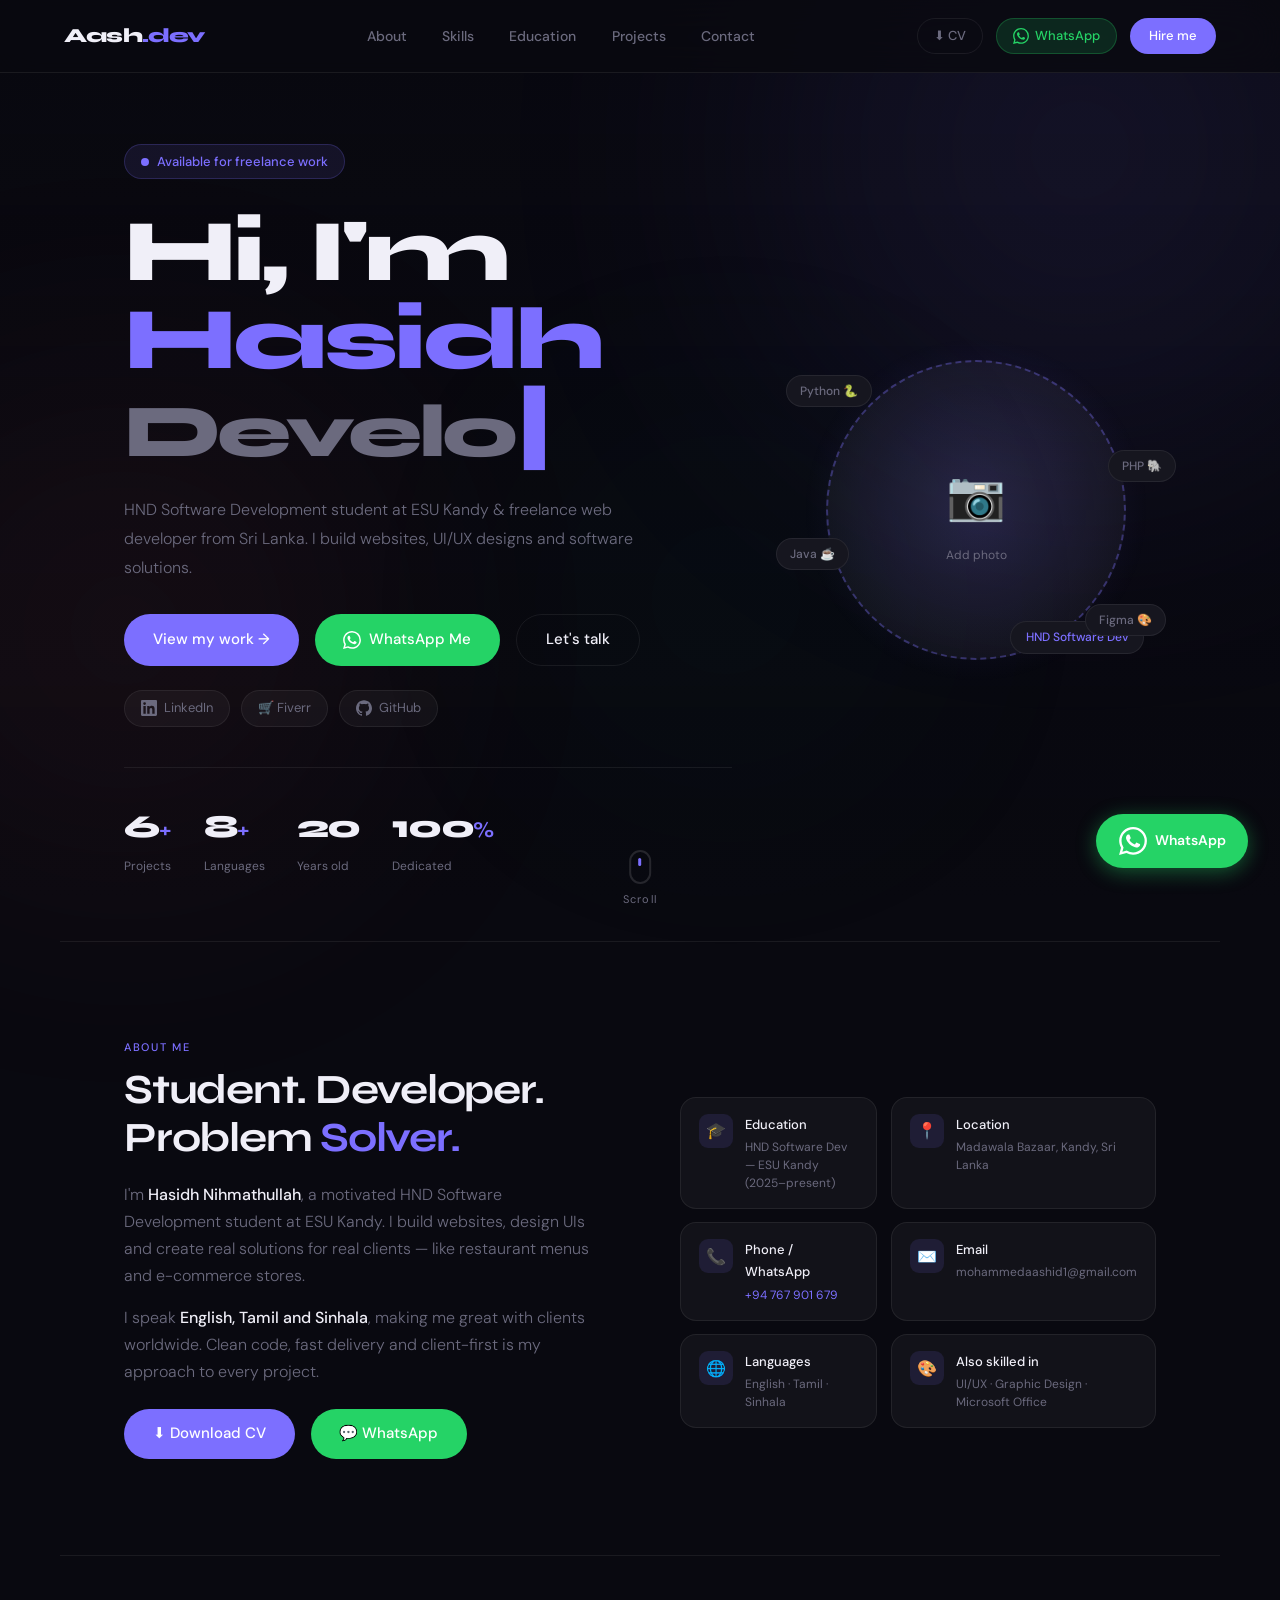
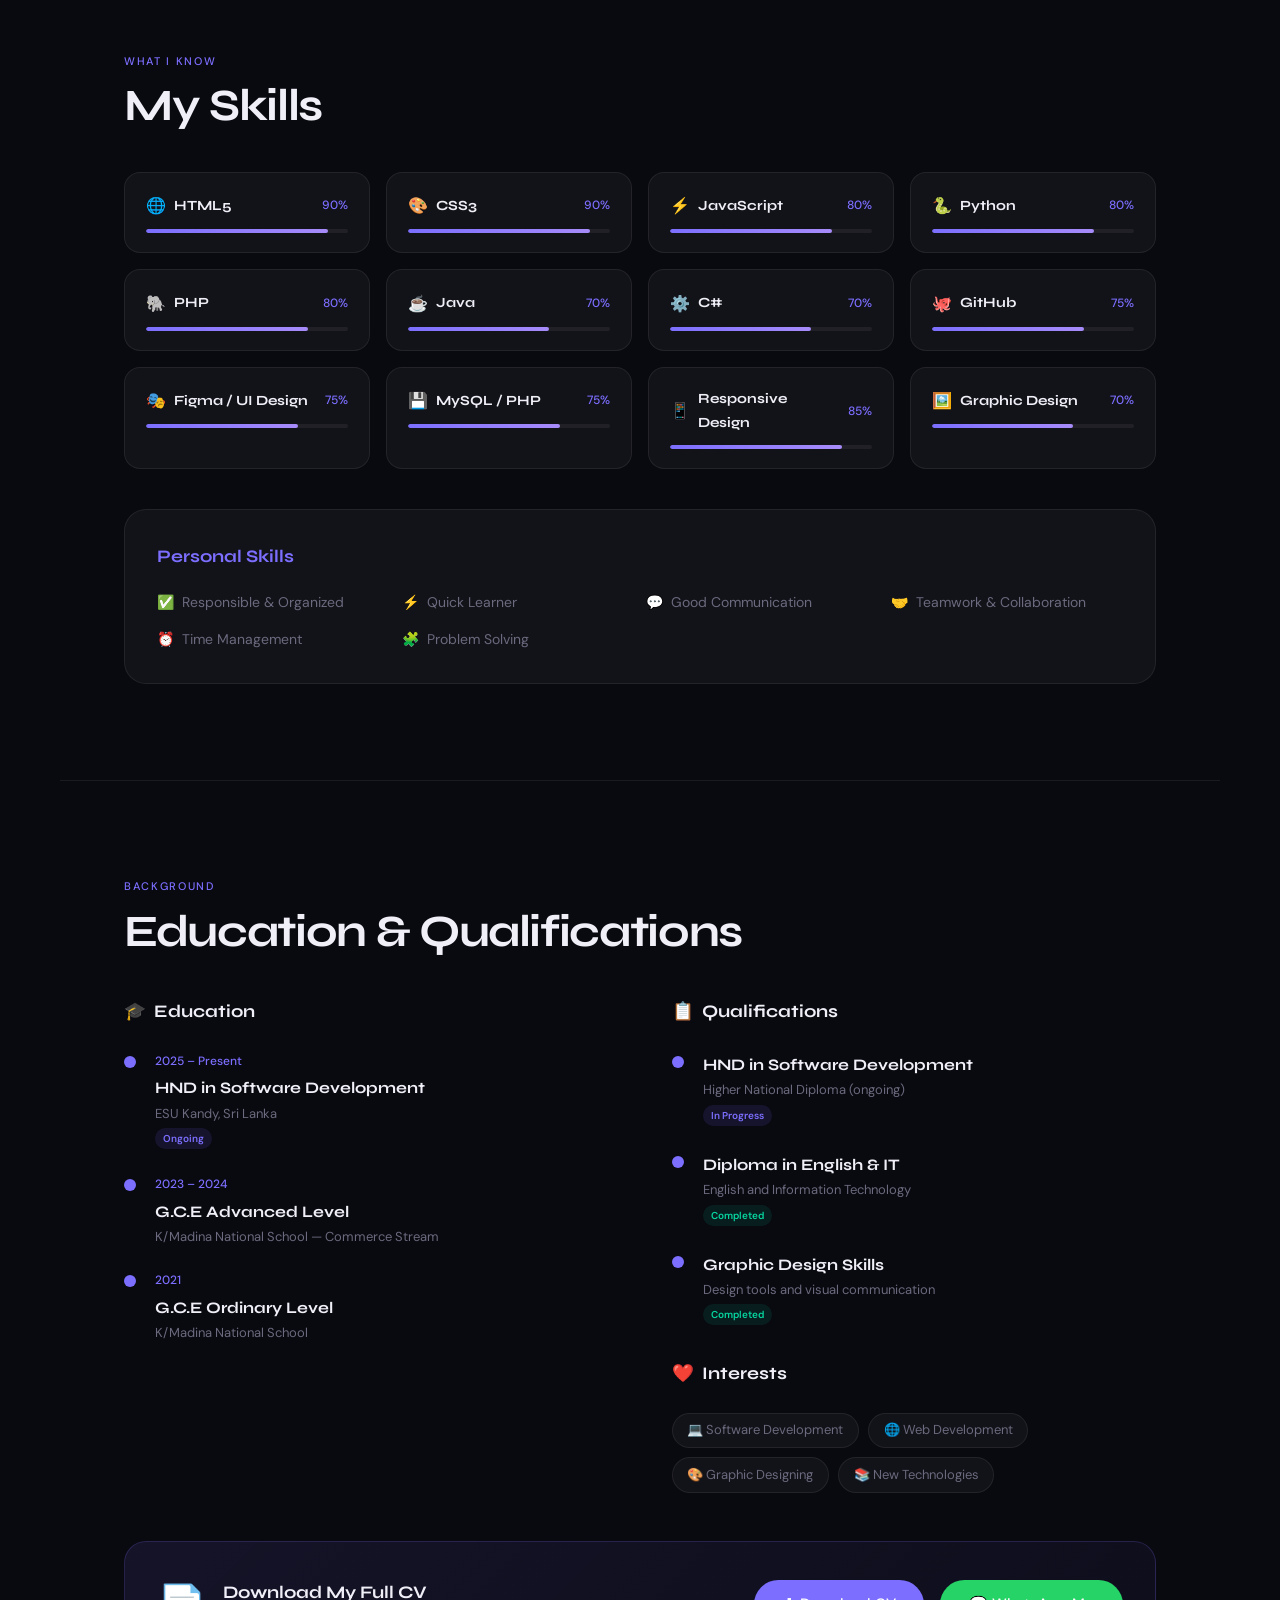
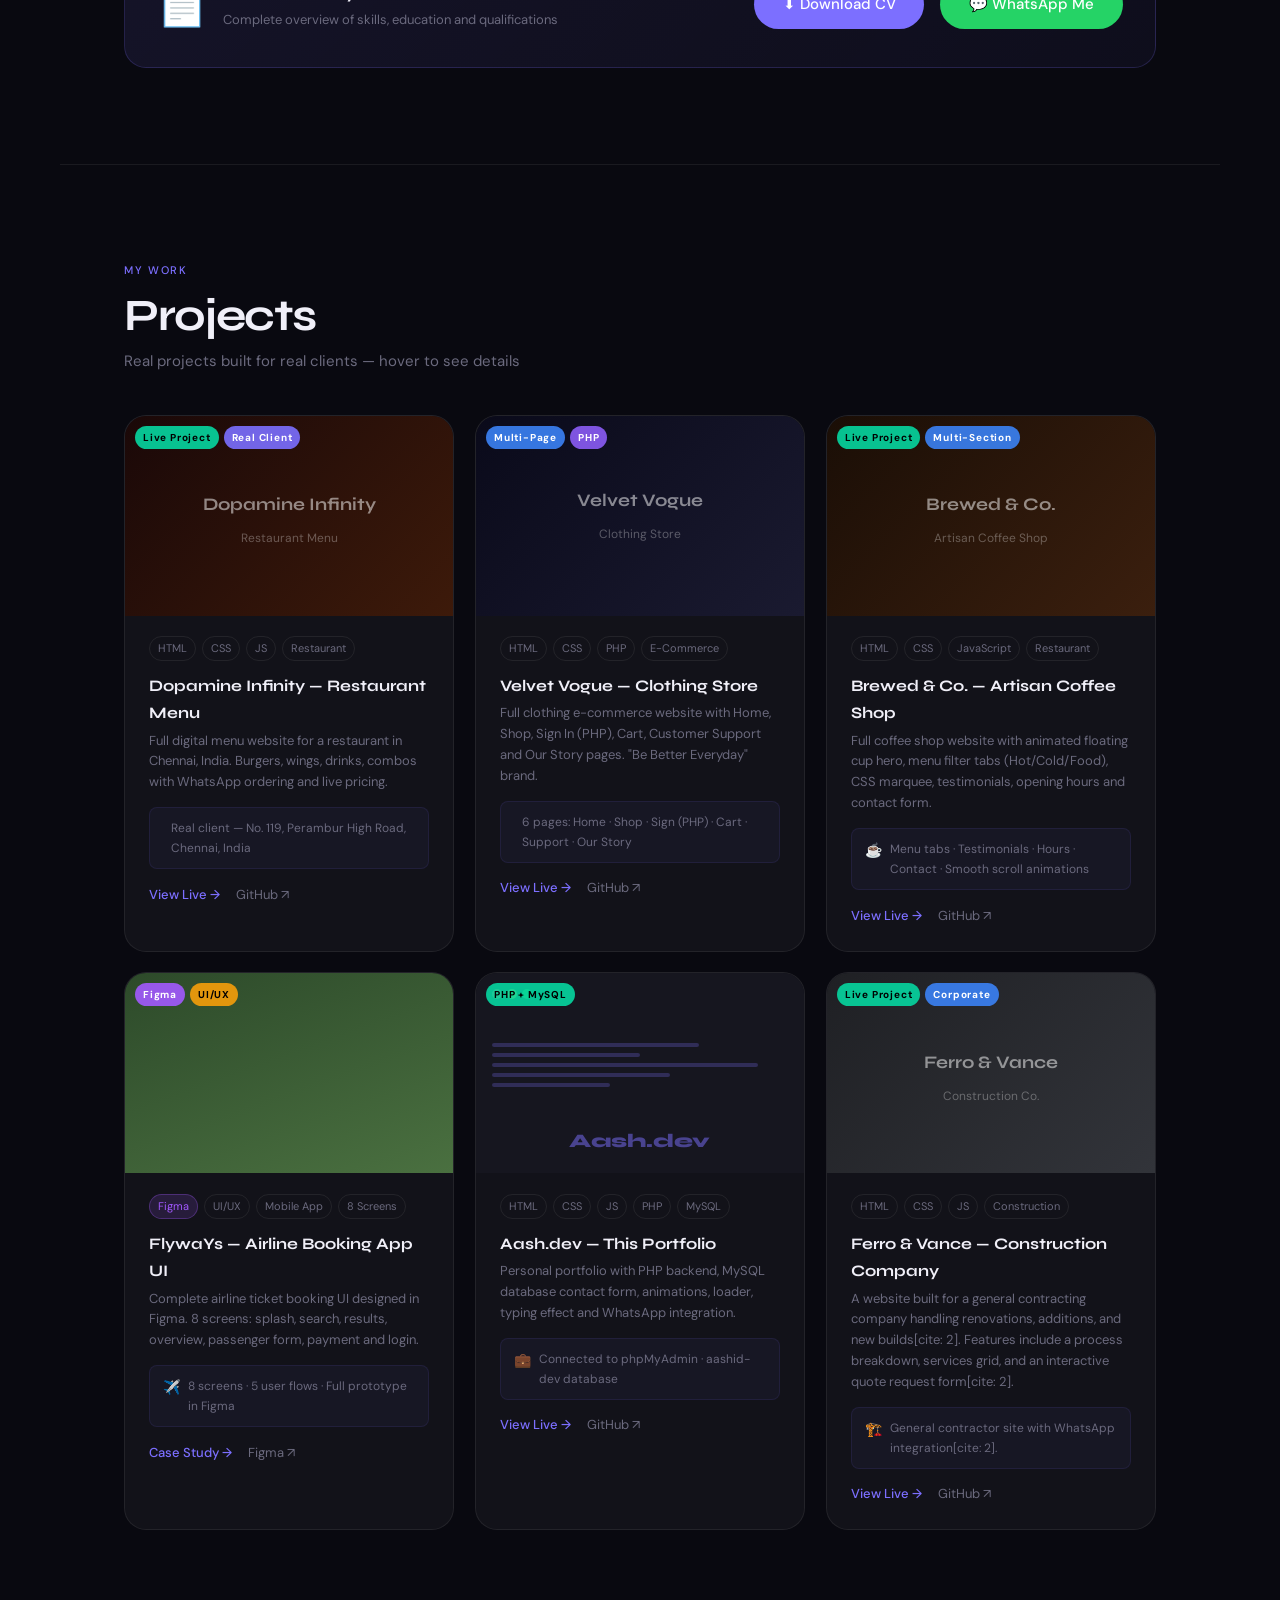
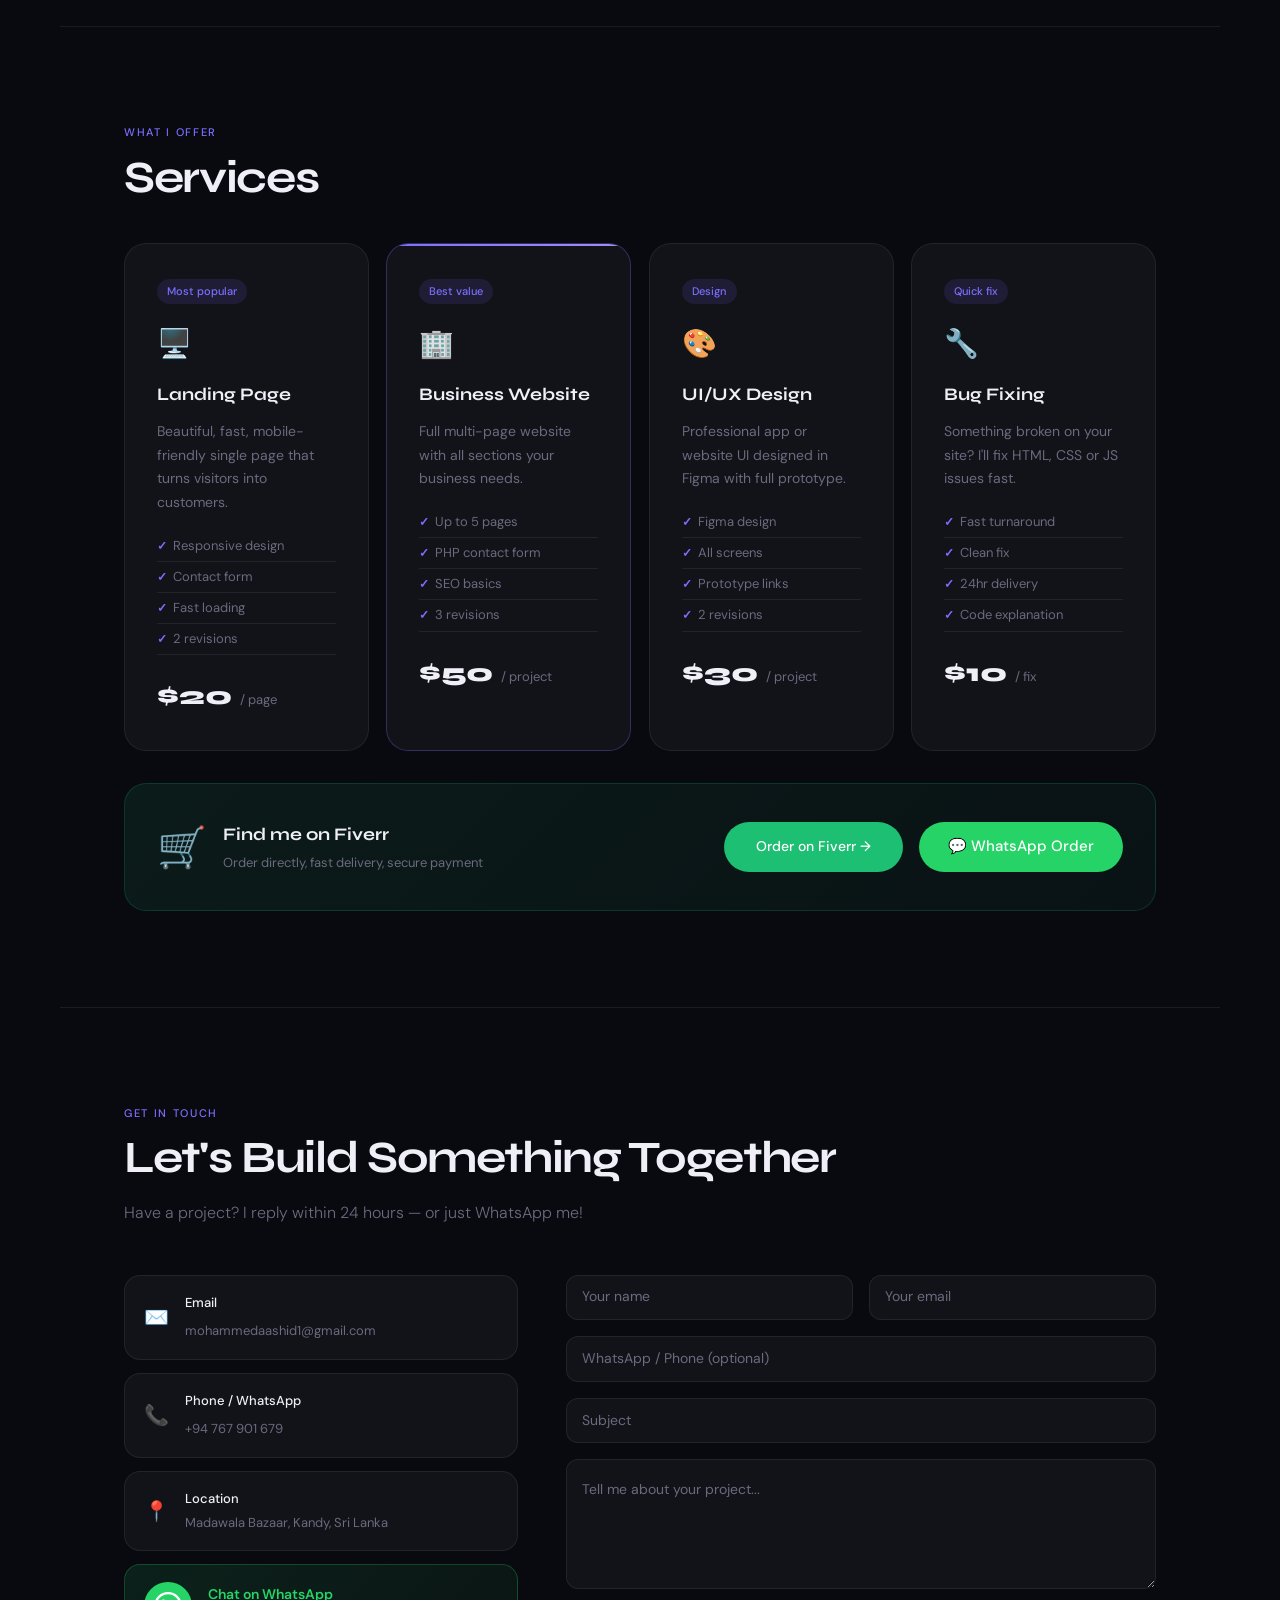
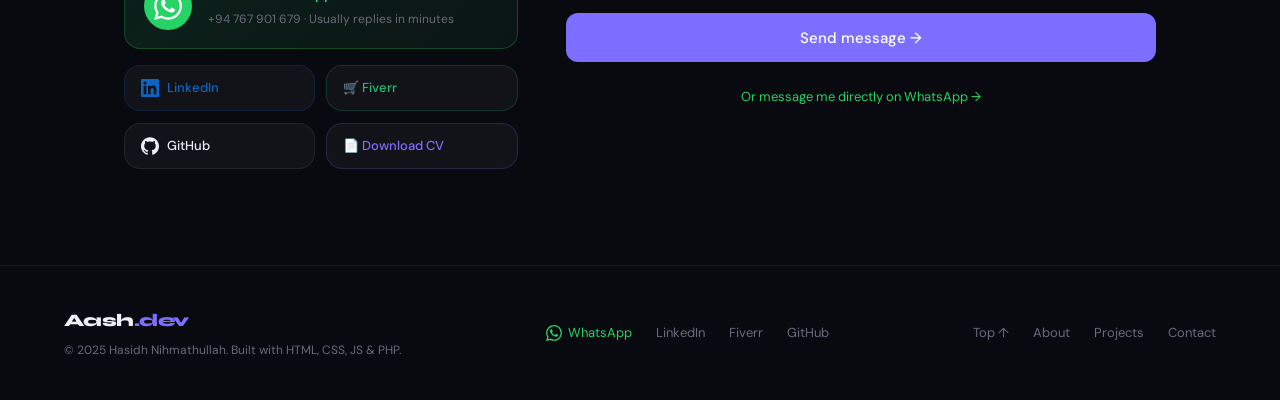
==== commit 48d51310: "Add files via upload" ====
--- a/index.html
+++ b/index.html
@@ -2,243 +2,864 @@
 <html lang="en">
 
 <head>
-    <meta charset="UTF-8">
-    <meta name="viewport" content="width=device-width, initial-scale=1.0">
-    <title>Dopamine Infinity | Official Menu & Ordering</title>
-    <link rel="stylesheet" href="Style.css">
-    <link rel="stylesheet" href="https://cdnjs.cloudflare.com/ajax/libs/font-awesome/6.4.0/css/all.min.css">
+    <meta charset="UTF-8" />
+    <meta name="viewport" content="width=device-width, initial-scale=1.0" />
+    <title>Hasidh Nihmathullah — Software Developer</title>
+    <link rel="stylesheet" href="style.css" />
+    <link
+        href="https://fonts.googleapis.com/css2?family=Syne:wght@400;600;700;800&family=DM+Sans:ital,wght@0,300;0,400;0,500;1,300&display=swap"
+        rel="stylesheet" />
 </head>
 
 <body>
 
-    <!-- Top Info Bar -->
-    <div class="top-bar">
-        <span><i class="fas fa-map-marker-alt"></i> No. 119, Perambur High Road, Jamalia, Chennai - 600012</span>
-        <span><i class="fas fa-clock"></i> Prep Time: 15 - 25 Mins</span>
+    <div id="scrollBar"></div>
+
+    <!-- WHATSAPP FLOAT -->
+    <a href="https://wa.me/94767901679?text=Hi%20Hasidh!%20I%20saw%20your%20portfolio%20and%20I%20want%20to%20hire%20you."
+        target="_blank" class="whatsapp-float" title="Chat on WhatsApp">
+        <svg width="28" height="28" viewBox="0 0 24 24" fill="currentColor">
+            <path
+                d="M17.472 14.382c-.297-.149-1.758-.867-2.03-.967-.273-.099-.471-.148-.67.15-.197.297-.767.966-.94 1.164-.173.199-.347.223-.644.075-.297-.15-1.255-.463-2.39-1.475-.883-.788-1.48-1.761-1.653-2.059-.173-.297-.018-.458.13-.606.134-.133.298-.347.446-.52.149-.174.198-.298.298-.497.099-.198.05-.371-.025-.52-.075-.149-.669-1.612-.916-2.207-.242-.579-.487-.5-.669-.51-.173-.008-.371-.01-.57-.01-.198 0-.52.074-.792.372-.272.297-1.04 1.016-1.04 2.479 0 1.462 1.065 2.875 1.213 3.074.149.198 2.096 3.2 5.077 4.487.709.306 1.262.489 1.694.625.712.227 1.36.195 1.871.118.571-.085 1.758-.719 2.006-1.413.248-.694.248-1.289.173-1.413-.074-.124-.272-.198-.57-.347m-5.421 7.403h-.004a9.87 9.87 0 01-5.031-1.378l-.361-.214-3.741.982.998-3.648-.235-.374a9.86 9.86 0 01-1.51-5.26c.001-5.45 4.436-9.884 9.888-9.884 2.64 0 5.122 1.03 6.988 2.898a9.825 9.825 0 012.893 6.994c-.003 5.45-4.437 9.884-9.885 9.884m8.413-18.297A11.815 11.815 0 0012.05 0C5.495 0 .16 5.335.157 11.892c0 2.096.547 4.142 1.588 5.945L.057 24l6.305-1.654a11.882 11.882 0 005.683 1.448h.005c6.554 0 11.89-5.335 11.893-11.893a11.821 11.821 0 00-3.48-8.413z" />
+        </svg>
+        <span>WhatsApp</span>
+    </a>
+
+    <!-- LOADER -->
+    <div id="loader">
+        <div class="loader-content">
+            <div class="loader-logo">Aash<span>.dev</span></div>
+            <div class="loader-bar-wrap">
+                <div class="loader-bar" id="loaderBar"></div>
+            </div>
+            <div class="loader-pct" id="loaderPct">0%</div>
+        </div>
     </div>
 
-    <!-- Navigation Header -->
-    <header>
-        <div class="logo-area">
-            <div class="brand-logo">DI</div>
-            <div class="brand-name">DOPAMINE <span>Infinity</span></div>
-        </div>
-        <nav>
-            <a href="#burgers">Burgers & Wraps</a>
-            <a href="#bites">Quick Bites</a>
-            <a href="#drinks">Beverages</a>
-            <a href="#combos">Combos</a>
-            <a href="https://wa.me/914449525684" class="nav-whatsapp-btn"><i class="fab fa-whatsapp"></i> Order Now</a>
-        </nav>
-    </header>
-
-    <!-- Hero Section -->
-    <section class="hero-section">
-        <div class="hero-overlay"></div>
-        <div class="hero-container">
-            <span class="hero-badge">BURGERS • FRIED CHICKEN • SANDWICHES</span>
-            <h1>Spike Your Joy Metrics.</h1>
-            <p>Taste the legendary Nashville Chicken Wings, gourmet smash burgers, and hand-crafted mojitos directly
-                from our kitchen layout.</p>
-            <div class="cta-group">
-                <a href="#full-menu" class="btn-yellow">View Digital Menu</a>
-                <a href="https://wa.me/914449525684" class="btn-outline-white"><i class="fas fa-phone-alt"></i> Call +91
-                    44 4952 5684</a>
-            </div>
+    <!-- BG VIDEO -->
+    <div class="bg-video-wrap">
+        <video autoplay loop muted playsinline>
+            <source src="animation-video.mp4" type="video/mp4" />
+        </video>
+        <div class="bg-overlay"></div>
+    </div>
+    <div class="blob b1"></div>
+    <div class="blob b2"></div>
+    <div class="blob b3"></div>
+
+    <!-- NAV -->
+    <nav id="navbar">
+        <a href="#hero" class="nav-logo">Aash<span>.dev</span></a>
+        <ul class="nav-links">
+            <li><a href="#about">About</a></li>
+            <li><a href="#skills">Skills</a></li>
+            <li><a href="#experience">Education</a></li>
+            <li><a href="#projects">Projects</a></li>
+            <li><a href="#contact">Contact</a></li>
+        </ul>
+        <div class="nav-right">
+            <a href="Hasidh Nihmathullah CV.jpeg" download class="nav-cv">⬇ CV</a>
+            <a href="https://wa.me/94767901679?text=Hi%20Hasidh!%20I%20want%20to%20hire%20you." target="_blank"
+                class="nav-wa">
+                <svg width="16" height="16" viewBox="0 0 24 24" fill="currentColor">
+                    <path
+                        d="M17.472 14.382c-.297-.149-1.758-.867-2.03-.967-.273-.099-.471-.148-.67.15-.197.297-.767.966-.94 1.164-.173.199-.347.223-.644.075-.297-.15-1.255-.463-2.39-1.475-.883-.788-1.48-1.761-1.653-2.059-.173-.297-.018-.458.13-.606.134-.133.298-.347.446-.52.149-.174.198-.298.298-.497.099-.198.05-.371-.025-.52-.075-.149-.669-1.612-.916-2.207-.242-.579-.487-.5-.669-.51-.173-.008-.371-.01-.57-.01-.198 0-.52.074-.792.372-.272.297-1.04 1.016-1.04 2.479 0 1.462 1.065 2.875 1.213 3.074.149.198 2.096 3.2 5.077 4.487.709.306 1.262.489 1.694.625.712.227 1.36.195 1.871.118.571-.085 1.758-.719 2.006-1.413.248-.694.248-1.289.173-1.413-.074-.124-.272-.198-.57-.347m-5.421 7.403h-.004a9.87 9.87 0 01-5.031-1.378l-.361-.214-3.741.982.998-3.648-.235-.374a9.86 9.86 0 01-1.51-5.26c.001-5.45 4.436-9.884 9.888-9.884 2.64 0 5.122 1.03 6.988 2.898a9.825 9.825 0 012.893 6.994c-.003 5.45-4.437 9.884-9.885 9.884m8.413-18.297A11.815 11.815 0 0012.05 0C5.495 0 .16 5.335.157 11.892c0 2.096.547 4.142 1.588 5.945L.057 24l6.305-1.654a11.882 11.882 0 005.683 1.448h.005c6.554 0 11.89-5.335 11.893-11.893a11.821 11.821 0 00-3.48-8.413z" />
+                </svg>
+                WhatsApp
+            </a>
+            <a href="#contact" class="nav-cta">Hire me</a>
+        </div>
+        <button class="hamburger" id="hamburger"><span></span><span></span><span></span></button>
+    </nav>
+    <div class="mobile-menu" id="mobileMenu">
+        <a href="#about" onclick="closeMobile()">About</a>
+        <a href="#skills" onclick="closeMobile()">Skills</a>
+        <a href="#experience" onclick="closeMobile()">Education</a>
+        <a href="#projects" onclick="closeMobile()">Projects</a>
+        <a href="#contact" onclick="closeMobile()">Contact</a>
+        <a href="Hasidh_CV.pdf" download>⬇ Download CV</a>
+        <a href="https://wa.me/94767901679" target="_blank" class="mobile-wa">💬 WhatsApp Me</a>
+    </div>
+
+    <!-- HERO -->
+    <section id="hero">
+        <div class="hero-left">
+            <div class="hero-tag"><span class="dot"></span> Available for freelance work</div>
+            <h1>Hi, I'm<br><span class="name">Hasidh</span><br><span class="sub" id="typingText"></span><span
+                    class="type-cursor">|</span></h1>
+            <p class="hero-desc">HND Software Development student at ESU Kandy &amp; freelance web developer from Sri
+                Lanka. I build websites, UI/UX designs and software solutions.</p>
+            <div class="hero-btns">
+                <a href="#projects" class="btn-primary">View my work →</a>
+                <a href="https://wa.me/94767901679?text=Hi%20Hasidh!%20I%20saw%20your%20portfolio%20and%20want%20to%20discuss%20a%20project."
+                    target="_blank" class="btn-wa">
+                    <svg width="18" height="18" viewBox="0 0 24 24" fill="currentColor">
+                        <path
+                            d="M17.472 14.382c-.297-.149-1.758-.867-2.03-.967-.273-.099-.471-.148-.67.15-.197.297-.767.966-.94 1.164-.173.199-.347.223-.644.075-.297-.15-1.255-.463-2.39-1.475-.883-.788-1.48-1.761-1.653-2.059-.173-.297-.018-.458.13-.606.134-.133.298-.347.446-.52.149-.174.198-.298.298-.497.099-.198.05-.371-.025-.52-.075-.149-.669-1.612-.916-2.207-.242-.579-.487-.5-.669-.51-.173-.008-.371-.01-.57-.01-.198 0-.52.074-.792.372-.272.297-1.04 1.016-1.04 2.479 0 1.462 1.065 2.875 1.213 3.074.149.198 2.096 3.2 5.077 4.487.709.306 1.262.489 1.694.625.712.227 1.36.195 1.871.118.571-.085 1.758-.719 2.006-1.413.248-.694.248-1.289.173-1.413-.074-.124-.272-.198-.57-.347m-5.421 7.403h-.004a9.87 9.87 0 01-5.031-1.378l-.361-.214-3.741.982.998-3.648-.235-.374a9.86 9.86 0 01-1.51-5.26c.001-5.45 4.436-9.884 9.888-9.884 2.64 0 5.122 1.03 6.988 2.898a9.825 9.825 0 012.893 6.994c-.003 5.45-4.437 9.884-9.885 9.884m8.413-18.297A11.815 11.815 0 0012.05 0C5.495 0 .16 5.335.157 11.892c0 2.096.547 4.142 1.588 5.945L.057 24l6.305-1.654a11.882 11.882 0 005.683 1.448h.005c6.554 0 11.89-5.335 11.893-11.893a11.821 11.821 0 00-3.48-8.413z" />
+                    </svg>
+                    WhatsApp Me
+                </a>
+                <a href="#contact" class="btn-ghost">Let's talk</a>
+            </div>
+            <div class="hero-social">
+                <a href="https://linkedin.com/in/hasidh-nihmathullah" target="_blank" class="social-btn">
+                    <svg width="16" height="16" viewBox="0 0 24 24" fill="currentColor">
+                        <path
+                            d="M20.447 20.452h-3.554v-5.569c0-1.328-.027-3.037-1.852-3.037-1.853 0-2.136 1.445-2.136 2.939v5.667H9.351V9h3.414v1.561h.046c.477-.9 1.637-1.85 3.37-1.85 3.601 0 4.267 2.37 4.267 5.455v6.286zM5.337 7.433a2.062 2.062 0 01-2.063-2.065 2.064 2.064 0 112.063 2.065zm1.782 13.019H3.555V9h3.564v11.452zM22.225 0H1.771C.792 0 0 .774 0 1.729v20.542C0 23.227.792 24 1.771 24h20.451C23.2 24 24 23.227 24 22.271V1.729C24 .774 23.2 0 22.222 0h.003z" />
+                    </svg>
+                    LinkedIn
+                </a>
+                <a href="https://fiverr.com/aashidh" target="_blank" class="social-btn">🛒 Fiverr</a>
+                <a href="https://github.com/aashdev" target="_blank" class="social-btn">
+                    <svg width="16" height="16" viewBox="0 0 24 24" fill="currentColor">
+                        <path
+                            d="M12 .297c-6.63 0-12 5.373-12 12 0 5.303 3.438 9.8 8.205 11.385.6.113.82-.258.82-.577 0-.285-.01-1.04-.015-2.04-3.338.724-4.042-1.61-4.042-1.61C4.422 18.07 3.633 17.7 3.633 17.7c-1.087-.744.084-.729.084-.729 1.205.084 1.838 1.236 1.838 1.236 1.07 1.835 2.809 1.305 3.495.998.108-.776.417-1.305.76-1.605-2.665-.3-5.466-1.332-5.466-5.93 0-1.31.465-2.38 1.235-3.22-.135-.303-.54-1.523.105-3.176 0 0 1.005-.322 3.3 1.23.96-.267 1.98-.399 3-.405 1.02.006 2.04.138 3 .405 2.28-1.552 3.285-1.23 3.285-1.23.645 1.653.24 2.873.12 3.176.765.84 1.23 1.91 1.23 3.22 0 4.61-2.805 5.625-5.475 5.92.42.36.81 1.096.81 2.22 0 1.606-.015 2.896-.015 3.286 0 .315.21.69.825.57C20.565 22.092 24 17.592 24 12.297c0-6.627-5.373-12-12-12" />
+                    </svg>
+                    GitHub
+                </a>
+            </div>
+            <div class="hero-stats">
+                <div class="stat"><span class="snum" data-count="6">0</span><span class="snum-sfx">+</span><span
+                        class="slabel">Projects</span></div>
+                <div class="stat"><span class="snum" data-count="8">0</span><span class="snum-sfx">+</span><span
+                        class="slabel">Languages</span></div>
+                <div class="stat"><span class="snum" data-count="20">0</span><span class="slabel">Years old</span></div>
+                <div class="stat"><span class="snum" data-count="100">0</span><span class="snum-sfx">%</span><span
+                        class="slabel">Dedicated</span></div>
+            </div>
+        </div>
+        <div class="hero-right">
+            <div class="profile-wrapper">
+                <img src="WhatsApp Image 2026-06-07 at 13.36.02.jpeg" alt="Hasidh" class="profile-img" id="profileImg"
+                    onerror="this.style.display='none';document.getElementById('pp').style.display='flex';" />
+                <div class="profile-placeholder" id="pp"><span>📷</span><small>Add photo</small></div>
+                <div class="profile-glow"></div>
+                <div class="profile-badge">HND Software Dev</div>
+                <div class="float-pill fp1">Python 🐍</div>
+                <div class="float-pill fp2">PHP 🐘</div>
+                <div class="float-pill fp3">Java ☕</div>
+                <div class="float-pill fp4">Figma 🎨</div>
+            </div>
+        </div>
+        <div class="scroll-hint">
+            <div class="scroll-mouse">
+                <div class="scroll-wheel"></div>
+            </div><span>Scroll</span>
         </div>
     </section>
 
-    <!-- Digital Menu Container -->
-    <main id="full-menu" class="menu-container">
-
-        <!-- Tab Navigation for Categories -->
-        <div class="category-tabs">
-            <a href="#burgers" class="tab-item active">Burgers & Wraps</a>
-            <a href="#wings-sides" class="tab-item">Wings & Fries</a>
-            <a href="#bites" class="tab-item">Quick Bites & Momos</a>
-            <a href="#drinks" class="tab-item">Milkshakes & Mojitos</a>
-            <a href="#combos" class="tab-item">Special Combos</a>
-        </div>
-
-        <!-- Section: Burgers & Wraps -->
-        <section id="burgers" class="menu-block">
-            <h2 class="block-title"><i class="fas fa-hamburger"></i> Classic & Gourmet Burgers</h2>
-            <div class="menu-grid">
-                <div class="item-row"><span>Veg Burger <i class="fas fa-leaf veg-icon"></i></span><b>₹130</b></div>
-                <div class="item-row"><span>Tandoori Mayo Veg Burger <i
-                            class="fas fa-leaf veg-icon"></i></span><b>₹140</b></div>
-                <div class="item-row"><span>Paneer Burger <i class="fas fa-leaf veg-icon"></i></span><b>₹150</b></div>
-                <div class="item-row highlight-row"><span>Tandoori Mayo Paneer Burger <i
-                            class="fas fa-star premium-star"></i></span><b>₹160</b></div>
-                <div class="item-row"><span>Chicken Burger</span><b>₹150</b></div>
-                <div class="item-row"><span>Tandoori Mayo Chicken Burger</span><b>₹160</b></div>
-                <div class="item-row emphasis-row"><span>Crispy Chicken Burger</span><b>₹160</b></div>
-                <div class="item-row emphasis-row"><span>Cheesy Chicken Burger <i
-                            class="fas fa-star premium-star"></i></span><b>₹222</b></div>
-                <div class="item-row specialty-row"><span>Nashville Chicken Burger</span><b>₹260</b></div>
-                <div class="item-row"><span>Beef Burger</span><b>₹170</b></div>
-                <div class="item-row specialty-row"><span>Cheesy Beef Burger</span><b>₹210</b></div>
-                <div class="item-row"><span>2X Crispy Chicken Burger</span><b>₹320</b></div>
-                <div class="item-row"><span>2X Beef Burger</span><b>₹280</b></div>
-                <div class="item-row"><span>Korean Chicken Burger</span><b>₹280</b></div>
-                <div class="item-row"><span>Sweet Chilli Chicken Burger</span><b>₹260</b></div>
-            </div>
-
-            <h2 class="block-title sub-block"><i class="fas fa-scroll"></i> Wraps & Pasta</h2>
-            <div class="menu-grid">
-                <div class="item-row"><span>Falafel Wrap <i class="fas fa-leaf veg-icon"></i></span><b>₹110</b></div>
-                <div class="item-row emphasis-row"><span>Fried Chicken Wrap</span><b>₹160</b></div>
-                <div class="item-row specialty-row"><span>Cheesy Beef Wrap</span><b>₹170</b></div>
-                <div class="item-row"><span>Red Sauce Pasta (Veg / Non-Veg)</span><b>₹120 / ₹160</b></div>
-                <div class="item-row highlight-row"><span>White Sauce Pasta (Veg / Non-Veg)</span><b>₹120 / ₹160</b>
-                </div>
-                <div class="item-row"><span>Mac & Cheese Pasta (Veg / Non-Veg)</span><b>₹200 / ₹240</b></div>
-            </div>
-        </section>
-
-        <!-- Section: Wings & Fries -->
-        <section id="wings-sides" class="menu-block alternate-block">
-            <h2 class="block-title"><i class="fas fa-drumstick-bite"></i> Signature Wings</h2>
-            <div class="menu-grid">
-                <div class="item-row specialty-row"><span>Nashville Chicken Wings (5P) <i
-                            class="fas fa-fire hot-icon"></i></span><b>₹260</b></div>
-                <div class="item-row"><span>Crispy Chicken Wings (5P)</span><b>₹220</b></div>
-                <div class="item-row"><span>Sweet Chilli Chicken Wings (5P)</span><b>₹260</b></div>
-                <div class="item-row"><span>Korean Chicken Wings (5P)</span><b>₹280</b></div>
-            </div>
-
-            <h2 class="block-title sub-block"><i class="fas fa-box-open"></i> Fries & Salads</h2>
-            <div class="menu-grid">
-                <div class="item-row"><span>French Fries <i class="fas fa-leaf veg-icon"></i></span><b>₹60</b></div>
-                <div class="item-row"><span>Peri Peri Fries <i class="fas fa-leaf veg-icon"></i></span><b>₹80</b></div>
-                <div class="item-row emphasis-row"><span>Cheesy Fries</span><b>₹150</b></div>
-                <div class="item-row specialty-row"><span>Chicken Loaded Fries</span><b>₹240</b></div>
-                <div class="item-row specialty-row"><span>Beef Loaded Fries</span><b>₹240</b></div>
-                <div class="item-row"><span>Chicken Salad</span><b>₹190</b></div>
-                <div class="item-row"><span>Beef Salad</span><b>₹230</b></div>
-            </div>
-        </section>
-
-        <!-- Section: Quick Bites & Momos -->
-        <section id="bites" class="menu-block">
-            <div class="two-column-layout">
+    <!-- ABOUT -->
+    <section id="about">
+        <div class="section-label">About me</div>
+        <div class="about-grid">
+            <div class="about-text reveal">
+                <h2>Student. Developer.<br>Problem <span class="accent-text">Solver.</span></h2>
+                <p>I'm <strong>Hasidh Nihmathullah</strong>, a motivated HND Software Development student at ESU Kandy.
+                    I build websites, design UIs and create real solutions for real clients — like restaurant menus and
+                    e-commerce stores.</p>
+                <p>I speak <strong>English, Tamil and Sinhala</strong>, making me great with clients worldwide. Clean
+                    code, fast delivery and client-first is my approach to every project.</p>
+                <div class="about-actions">
+                    <a href="Hasidh Nihmathullah CV.jpeg" download class="btn-primary">⬇ Download CV</a>
+                    <a href="https://wa.me/94767901679?text=Hi%20Hasidh!" target="_blank" class="btn-wa">💬 WhatsApp</a>
+                </div>
+            </div>
+            <div class="about-right reveal delay-1">
+                <div class="info-cards">
+                    <div class="icard">
+                        <div class="icard-icon">🎓</div>
+                        <div>
+                            <h4>Education</h4>
+                            <p>HND Software Dev — ESU Kandy (2025–present)</p>
+                        </div>
+                    </div>
+                    <div class="icard">
+                        <div class="icard-icon">📍</div>
+                        <div>
+                            <h4>Location</h4>
+                            <p>Madawala Bazaar, Kandy, Sri Lanka</p>
+                        </div>
+                    </div>
+                    <div class="icard">
+                        <div class="icard-icon">📞</div>
+                        <div>
+                            <h4>Phone / WhatsApp</h4>
+                            <p><a href="https://wa.me/94767901679" target="_blank" style="color:var(--accent)">+94 767
+                                    901 679</a></p>
+                        </div>
+                    </div>
+                    <div class="icard">
+                        <div class="icard-icon">✉️</div>
+                        <div>
+                            <h4>Email</h4>
+                            <p>mohammedaashid1@gmail.com</p>
+                        </div>
+                    </div>
+                    <div class="icard">
+                        <div class="icard-icon">🌐</div>
+                        <div>
+                            <h4>Languages</h4>
+                            <p>English · Tamil · Sinhala</p>
+                        </div>
+                    </div>
+                    <div class="icard">
+                        <div class="icard-icon">🎨</div>
+                        <div>
+                            <h4>Also skilled in</h4>
+                            <p>UI/UX · Graphic Design · Microsoft Office</p>
+                        </div>
+                    </div>
+                </div>
+            </div>
+        </div>
+    </section>
+
+    <!-- SKILLS -->
+    <section id="skills">
+        <div class="section-label">What I know</div>
+        <h2 class="section-title reveal">My Skills</h2>
+        <div class="skills-grid">
+            <div class="skill-card reveal">
+                <div class="skill-top"><span>🌐</span><span class="skill-name">HTML5</span><span
+                        class="skill-pct">90%</span></div>
+                <div class="skill-bar">
+                    <div class="skill-fill" data-w="90"></div>
+                </div>
+            </div>
+            <div class="skill-card reveal delay-1">
+                <div class="skill-top"><span>🎨</span><span class="skill-name">CSS3</span><span
+                        class="skill-pct">90%</span></div>
+                <div class="skill-bar">
+                    <div class="skill-fill" data-w="90"></div>
+                </div>
+            </div>
+            <div class="skill-card reveal delay-2">
+                <div class="skill-top"><span>⚡</span><span class="skill-name">JavaScript</span><span
+                        class="skill-pct">80%</span></div>
+                <div class="skill-bar">
+                    <div class="skill-fill" data-w="80"></div>
+                </div>
+            </div>
+            <div class="skill-card reveal">
+                <div class="skill-top"><span>🐍</span><span class="skill-name">Python</span><span
+                        class="skill-pct">80%</span></div>
+                <div class="skill-bar">
+                    <div class="skill-fill" data-w="80"></div>
+                </div>
+            </div>
+            <div class="skill-card reveal delay-1">
+                <div class="skill-top"><span>🐘</span><span class="skill-name">PHP</span><span
+                        class="skill-pct">80%</span></div>
+                <div class="skill-bar">
+                    <div class="skill-fill" data-w="80"></div>
+                </div>
+            </div>
+            <div class="skill-card reveal delay-2">
+                <div class="skill-top"><span>☕</span><span class="skill-name">Java</span><span
+                        class="skill-pct">70%</span></div>
+                <div class="skill-bar">
+                    <div class="skill-fill" data-w="70"></div>
+                </div>
+            </div>
+            <div class="skill-card reveal">
+                <div class="skill-top"><span>⚙️</span><span class="skill-name">C#</span><span
+                        class="skill-pct">70%</span></div>
+                <div class="skill-bar">
+                    <div class="skill-fill" data-w="70"></div>
+                </div>
+            </div>
+            <div class="skill-card reveal delay-1">
+                <div class="skill-top"><span>🐙</span><span class="skill-name">GitHub</span><span
+                        class="skill-pct">75%</span></div>
+                <div class="skill-bar">
+                    <div class="skill-fill" data-w="75"></div>
+                </div>
+            </div>
+            <div class="skill-card reveal delay-2">
+                <div class="skill-top"><span>🎭</span><span class="skill-name">Figma / UI Design</span><span
+                        class="skill-pct">75%</span></div>
+                <div class="skill-bar">
+                    <div class="skill-fill" data-w="75"></div>
+                </div>
+            </div>
+            <div class="skill-card reveal">
+                <div class="skill-top"><span>💾</span><span class="skill-name">MySQL / PHP</span><span
+                        class="skill-pct">75%</span></div>
+                <div class="skill-bar">
+                    <div class="skill-fill" data-w="75"></div>
+                </div>
+            </div>
+            <div class="skill-card reveal delay-1">
+                <div class="skill-top"><span>📱</span><span class="skill-name">Responsive Design</span><span
+                        class="skill-pct">85%</span></div>
+                <div class="skill-bar">
+                    <div class="skill-fill" data-w="85"></div>
+                </div>
+            </div>
+            <div class="skill-card reveal delay-2">
+                <div class="skill-top"><span>🖼️</span><span class="skill-name">Graphic Design</span><span
+                        class="skill-pct">70%</span></div>
+                <div class="skill-bar">
+                    <div class="skill-fill" data-w="70"></div>
+                </div>
+            </div>
+        </div>
+        <div class="personal-skills reveal">
+            <h3>Personal Skills</h3>
+            <div class="ps-grid">
+                <div class="ps-item"><span>✅</span> Responsible &amp; Organized</div>
+                <div class="ps-item"><span>⚡</span> Quick Learner</div>
+                <div class="ps-item"><span>💬</span> Good Communication</div>
+                <div class="ps-item"><span>🤝</span> Teamwork &amp; Collaboration</div>
+                <div class="ps-item"><span>⏰</span> Time Management</div>
+                <div class="ps-item"><span>🧩</span> Problem Solving</div>
+            </div>
+        </div>
+    </section>
+
+    <!-- EDUCATION -->
+    <section id="experience">
+        <div class="section-label">Background</div>
+        <h2 class="section-title reveal">Education &amp; Qualifications</h2>
+        <div class="timeline-grid">
+            <div class="timeline-col reveal">
+                <h3 class="tl-heading"><span>🎓</span> Education</h3>
+                <div class="tl-item">
+                    <div class="tl-dot"></div>
+                    <div class="tl-content">
+                        <div class="tl-date">2025 – Present</div>
+                        <h4>HND in Software Development</h4>
+                        <p>ESU Kandy, Sri Lanka</p><span class="tl-badge current">Ongoing</span>
+                    </div>
+                </div>
+                <div class="tl-item">
+                    <div class="tl-dot"></div>
+                    <div class="tl-content">
+                        <div class="tl-date">2023 – 2024</div>
+                        <h4>G.C.E Advanced Level</h4>
+                        <p>K/Madina National School — Commerce Stream</p>
+                    </div>
+                </div>
+                <div class="tl-item">
+                    <div class="tl-dot"></div>
+                    <div class="tl-content">
+                        <div class="tl-date">2021</div>
+                        <h4>G.C.E Ordinary Level</h4>
+                        <p>K/Madina National School</p>
+                    </div>
+                </div>
+            </div>
+            <div class="timeline-col reveal delay-1">
+                <h3 class="tl-heading"><span>📋</span> Qualifications</h3>
+                <div class="tl-item">
+                    <div class="tl-dot"></div>
+                    <div class="tl-content">
+                        <h4>HND in Software Development</h4>
+                        <p>Higher National Diploma (ongoing)</p><span class="tl-badge current">In Progress</span>
+                    </div>
+                </div>
+                <div class="tl-item">
+                    <div class="tl-dot"></div>
+                    <div class="tl-content">
+                        <h4>Diploma in English &amp; IT</h4>
+                        <p>English and Information Technology</p><span class="tl-badge done">Completed</span>
+                    </div>
+                </div>
+                <div class="tl-item">
+                    <div class="tl-dot"></div>
+                    <div class="tl-content">
+                        <h4>Graphic Design Skills</h4>
+                        <p>Design tools and visual communication</p><span class="tl-badge done">Completed</span>
+                    </div>
+                </div>
+                <h3 class="tl-heading" style="margin-top:2rem"><span>❤️</span> Interests</h3>
+                <div class="interests-grid">
+                    <div class="int-item">💻 Software Development</div>
+                    <div class="int-item">🌐 Web Development</div>
+                    <div class="int-item">🎨 Graphic Designing</div>
+                    <div class="int-item">📚 New Technologies</div>
+                </div>
+            </div>
+        </div>
+        <div class="cv-banner reveal">
+            <div class="cv-banner-left">
+                <div class="cv-icon">📄</div>
                 <div>
-                    <h2 class="block-title"><i class="fas fa-cookie"></i> Quick Bites</h2>
-                    <div class="menu-list">
-                        <div class="item-row"><span>Cheesy Corn Triangles (6P) <i
-                                    class="fas fa-leaf veg-icon"></i></span><b>₹90</b></div>
-                        <div class="item-row"><span>Chicken Nuggets (6P)</span><b>₹90</b></div>
-                        <div class="item-row"><span>Fish Fingers (5P)</span><b>₹160</b></div>
-                        <div class="item-row"><span>Chicken Strips (4P)</span><b>₹150</b></div>
-                        <div class="item-row"><span>Chicken Popcorn (8P)</span><b>₹100</b></div>
-                    </div>
-                </div>
+                    <h3>Download My Full CV</h3>
+                    <p>Complete overview of skills, education and qualifications</p>
+                </div>
+            </div>
+            <div style="display:flex;gap:1rem;flex-wrap:wrap">
+                <a href="Hasidh Nihmathullah CV.jpeg" download class="btn-primary">⬇ Download CV</a>
+                <a href="https://wa.me/94767901679?text=Hi%20Hasidh!%20I%20reviewed%20your%20CV%20and%20want%20to%20discuss%20an%20opportunity."
+                    target="_blank" class="btn-wa">💬 WhatsApp Me</a>
+            </div>
+        </div>
+    </section>
+
+    <!-- PROJECTS -->
+    <section id="projects">
+        <div class="section-label">My work</div>
+        <h2 class="section-title reveal">Projects</h2>
+        <p class="section-sub reveal">Real projects built for real clients — hover to see details</p>
+        <div class="projects-grid">
+
+            <!-- PROJECT 1: Dopamine Infinity -->
+            <div class="proj-card reveal">
+                <div class="proj-img p-di">
+                    <img src="images/proj-dopamine.jpg" alt="Dopamine Infinity" onerror="this.style.display='none'" />
+                    <div class="proj-overlay"><a href="projects/dopamine/index.html" target="_blank"
+                            class="proj-view-btn">View Live →</a></div>
+                    <div class="proj-badge-wrap">
+                        <span class="proj-badge live">Live Project</span>
+                        <span class="proj-badge client">Real Client</span>
+                    </div>
+                    <div class="proj-img-default p-di-default">
+                        <div class="pid-icon"></div>
+                        <div class="pid-name">Dopamine Infinity</div>
+                        <div class="pid-sub">Restaurant Menu</div>
+                    </div>
+                </div>
+                <div class="proj-body">
+                    <div class="proj-tags"><span>HTML</span><span>CSS</span><span>JS</span><span>Restaurant</span></div>
+                    <h3>Dopamine Infinity — Restaurant Menu</h3>
+                    <p>Full digital menu website for a restaurant in Chennai, India. Burgers, wings, drinks, combos with
+                        WhatsApp ordering and live pricing.</p>
+                    <div class="proj-client-note"><span class="client-icon"></span><span>Real client — No. 119, Perambur
+                            High Road, Chennai, India</span></div>
+                    <div class="proj-links">
+                        <a href="projects/dopamine/index.html" target="_blank" class="proj-link">View Live →</a>
+                        <a href="https://github.com/aashdev" target="_blank" class="proj-link-ghost">GitHub ↗</a>
+                    </div>
+                </div>
+            </div>
+
+            <!-- PROJECT 2: Velvet Vogue -->
+            <div class="proj-card reveal delay-1">
+                <div class="proj-img p-vv">
+                    <img src="images/proj-velvet.jpg" alt="Velvet Vogue" onerror="this.style.display='none'" />
+                    <div class="proj-overlay"><a href="projects/velvet/Velvet.html" target="_blank"
+                            class="proj-view-btn">View Live →</a></div>
+                    <div class="proj-badge-wrap">
+                        <span class="proj-badge pages">Multi-Page</span>
+                        <span class="proj-badge php">PHP</span>
+                    </div>
+                    <div class="proj-img-default p-vv-default">
+                        <div class="pid-name">Velvet Vogue</div>
+                        <div class="pid-sub">Clothing Store</div>
+                    </div>
+                </div>
+                <div class="proj-body">
+                    <div class="proj-tags"><span>HTML</span><span>CSS</span><span>PHP</span><span>E-Commerce</span>
+                    </div>
+                    <h3>Velvet Vogue — Clothing Store</h3>
+                    <p>Full clothing e-commerce website with Home, Shop, Sign In (PHP), Cart, Customer Support and Our
+                        Story pages. "Be Better Everyday" brand.</p>
+                    <div class="proj-client-note"><span class="client-icon"></span><span>6 pages: Home · Shop · Sign
+                            (PHP) · Cart · Support · Our Story</span></div>
+                    <div class="proj-links">
+                        <a href="projects/velvet/Velvet.html" target="_blank" class="proj-link">View Live →</a>
+                        <a href="https://github.com/aashdev" target="_blank" class="proj-link-ghost">GitHub ↗</a>
+                    </div>
+                </div>
+            </div>
+
+            <!-- PROJECT 3: Brewed & Co. Coffee Shop -->
+            <div class="proj-card reveal delay-2">
+                <div class="proj-img p-coffee">
+                    <img src="images/proj-coffee.jpg" alt="Brewed and Co Coffee Shop"
+                        onerror="this.style.display='none'" />
+                    <div class="proj-overlay"><a href="projects/coffee-shop/index.html" target="_blank"
+                            class="proj-view-btn">View Live →</a></div>
+                    <div class="proj-badge-wrap">
+                        <span class="proj-badge live">Live Project</span>
+                        <span class="proj-badge pages">Multi-Section</span>
+                    </div>
+                    <div class="proj-img-default p-coffee-default">
+                        <div class="pid-icon"></div>
+                        <div class="pid-name">Brewed &amp; Co.</div>
+                        <div class="pid-sub">Artisan Coffee Shop</div>
+                    </div>
+                </div>
+                <div class="proj-body">
+                    <div class="proj-tags">
+                        <span>HTML</span><span>CSS</span><span>JavaScript</span><span>Restaurant</span>
+                    </div>
+                    <h3>Brewed &amp; Co. — Artisan Coffee Shop</h3>
+                    <p>Full coffee shop website with animated floating cup hero, menu filter tabs (Hot/Cold/Food), CSS
+                        marquee, testimonials, opening hours and contact form.</p>
+                    <div class="proj-client-note"><span class="client-icon">☕</span><span>Menu tabs · Testimonials ·
+                            Hours · Contact · Smooth scroll animations</span></div>
+                    <div class="proj-links">
+                        <a href="projects/coffee-shop/index.html" target="_blank" class="proj-link">View Live →</a>
+                        <a href="https://github.com/aashdev" target="_blank" class="proj-link-ghost">GitHub ↗</a>
+                    </div>
+                </div>
+            </div>
+
+            <!-- PROJECT 4: FlywaYs -->
+            <div class="proj-card reveal">
+                <div class="proj-img p-fw">
+                    <img src="images/flyways-screen2.png" alt="FlywaYs" onerror="this.style.display='none'" />
+                    <div class="proj-overlay"><button class="proj-view-btn" onclick="openFlyways()">View Case Study
+                            →</button></div>
+                    <div class="proj-badge-wrap">
+                        <span class="proj-badge figma">Figma</span>
+                        <span class="proj-badge ui">UI/UX</span>
+                    </div>
+                </div>
+                <div class="proj-body">
+                    <div class="proj-tags"><span class="tag-figma">Figma</span><span>UI/UX</span><span>Mobile
+                            App</span><span>8 Screens</span></div>
+                    <h3>FlywaYs — Airline Booking App UI</h3>
+                    <p>Complete airline ticket booking UI designed in Figma. 8 screens: splash, search, results,
+                        overview, passenger form, payment and login.</p>
+                    <div class="proj-client-note"><span class="client-icon">✈️</span><span>8 screens · 5 user flows ·
+                            Full prototype in Figma</span></div>
+                    <div class="proj-links">
+                        <button class="proj-link btn-case" onclick="openFlyways()">Case Study →</button>
+                        <span class="proj-link-ghost">Figma ↗</span>
+                    </div>
+                </div>
+            </div>
+
+            <!-- PROJECT 5: This Portfolio -->
+            <div class="proj-card reveal delay-1">
+                <div class="proj-img p-port">
+                    <div class="proj-overlay"><a href="#hero" class="proj-view-btn">You're here →</a></div>
+                    <div class="proj-badge-wrap"><span class="proj-badge live">PHP + MySQL</span></div>
+                    <div class="port-visual">
+                        <div class="pv-bar">
+                            <div class="pv-dot r"></div>
+                            <div class="pv-dot y"></div>
+                            <div class="pv-dot g"></div>
+                        </div>
+                        <div class="pv-lines">
+                            <div class="pv-line" style="width:70%"></div>
+                            <div class="pv-line" style="width:50%"></div>
+                            <div class="pv-line" style="width:90%"></div>
+                            <div class="pv-line" style="width:60%"></div>
+                            <div class="pv-line" style="width:40%"></div>
+                        </div>
+                        <div class="pv-label">Aash.dev</div>
+                    </div>
+                </div>
+                <div class="proj-body">
+                    <div class="proj-tags">
+                        <span>HTML</span><span>CSS</span><span>JS</span><span>PHP</span><span>MySQL</span>
+                    </div>
+                    <h3>Aash.dev — This Portfolio</h3>
+                    <p>Personal portfolio with PHP backend, MySQL database contact form, animations, loader, typing
+                        effect and WhatsApp integration.</p>
+                    <div class="proj-client-note"><span class="client-icon">💼</span><span>Connected to phpMyAdmin ·
+                            aashid-dev database</span></div>
+                    <div class="proj-links">
+                        <a href="#hero" class="proj-link">View Live →</a>
+                        <a href="https://github.com/aashdev" target="_blank" class="proj-link-ghost">GitHub ↗</a>
+                    </div>
+                </div>
+            </div>
+
+            <!-- PROJECT 6: Ferro & Vance Construction -->
+            <div class="proj-card reveal delay-2">
+                <div class="proj-img p-ferro">
+                    <img src="images/proj-ferro.jpg" alt="Ferro & Vance Construction"
+                        onerror="this.style.display='none'" />
+                    <div class="proj-overlay"><a href="projects/ferro-vance/index.html" target="_blank"
+                            class="proj-view-btn">View Live →</a></div>
+                    <div class="proj-badge-wrap">
+                        <span class="proj-badge live">Live Project</span>
+                        <span class="proj-badge pages">Corporate</span>
+                    </div>
+                    <div class="proj-img-default p-ferro-default">
+                        <div class="pid-icon"></div>
+                        <div class="pid-name">Ferro &amp; Vance</div>
+                        <div class="pid-sub">Construction Co.</div>
+                    </div>
+                </div>
+                <div class="proj-body">
+                    <div class="proj-tags"><span>HTML</span><span>CSS</span><span>JS</span><span>Construction</span>
+                    </div>
+                    <h3>Ferro &amp; Vance — Construction Company</h3>
+                    <p>A website built for a general contracting company handling renovations, additions, and new
+                        builds[cite: 2]. Features include a process breakdown, services grid, and an interactive quote
+                        request form[cite: 2].</p>
+                    <div class="proj-client-note"><span class="client-icon">🏗️</span><span>General contractor site with
+                            WhatsApp integration[cite: 2].</span></div>
+                    <div class="proj-links">
+                        <a href="projects/ferro-vance/index.html" target="_blank" class="proj-link">View Live →</a>
+                        <a href="https://github.com/aashdev" target="_blank" class="proj-link-ghost">GitHub ↗</a>
+                    </div>
+                </div>
+            </div>
+
+        </div>
+    </section>
+
+    <!-- SERVICES -->
+    <section id="services">
+        <div class="section-label">What I offer</div>
+        <h2 class="section-title reveal">Services</h2>
+        <div class="services-grid">
+            <div class="svc-card reveal">
+                <div class="svc-badge">Most popular</div>
+                <div class="svc-icon">🖥️</div>
+                <h3>Landing Page</h3>
+                <p>Beautiful, fast, mobile-friendly single page that turns visitors into customers.</p>
+                <ul class="svc-list">
+                    <li>Responsive design</li>
+                    <li>Contact form</li>
+                    <li>Fast loading</li>
+                    <li>2 revisions</li>
+                </ul>
+                <div class="svc-price">$20 <span>/ page</span></div>
+            </div>
+            <div class="svc-card featured reveal delay-1">
+                <div class="svc-badge">Best value</div>
+                <div class="svc-icon">🏢</div>
+                <h3>Business Website</h3>
+                <p>Full multi-page website with all sections your business needs.</p>
+                <ul class="svc-list">
+                    <li>Up to 5 pages</li>
+                    <li>PHP contact form</li>
+                    <li>SEO basics</li>
+                    <li>3 revisions</li>
+                </ul>
+                <div class="svc-price">$50 <span>/ project</span></div>
+            </div>
+            <div class="svc-card reveal delay-2">
+                <div class="svc-badge">Design</div>
+                <div class="svc-icon">🎨</div>
+                <h3>UI/UX Design</h3>
+                <p>Professional app or website UI designed in Figma with full prototype.</p>
+                <ul class="svc-list">
+                    <li>Figma design</li>
+                    <li>All screens</li>
+                    <li>Prototype links</li>
+                    <li>2 revisions</li>
+                </ul>
+                <div class="svc-price">$30 <span>/ project</span></div>
+            </div>
+            <div class="svc-card reveal delay-3">
+                <div class="svc-badge">Quick fix</div>
+                <div class="svc-icon">🔧</div>
+                <h3>Bug Fixing</h3>
+                <p>Something broken on your site? I'll fix HTML, CSS or JS issues fast.</p>
+                <ul class="svc-list">
+                    <li>Fast turnaround</li>
+                    <li>Clean fix</li>
+                    <li>24hr delivery</li>
+                    <li>Code explanation</li>
+                </ul>
+                <div class="svc-price">$10 <span>/ fix</span></div>
+            </div>
+        </div>
+        <div class="fiverr-cta reveal">
+            <div class="fiverr-left">
+                <div class="fiverr-icon">🛒</div>
                 <div>
-                    <h2 class="block-title"><i class="fas fa-pie-chart"></i> Steam & Fried Momos</h2>
-                    <div class="menu-list">
-                        <div class="item-row"><span>Mixed Veg Momos (5P) <i
-                                    class="fas fa-leaf veg-icon"></i></span><b>₹80</b></div>
-                        <div class="item-row"><span>Corn Cheese Momos (5P) <i
-                                    class="fas fa-leaf veg-icon"></i></span><b>₹120</b></div>
-                        <div class="item-row"><span>Chicken Momos (5P)</span><b>₹90</b></div>
-                        <div class="item-row emphasis-row"><span>Chicken Tikka Momos (5P)</span><b>₹90</b></div>
-                        <div class="item-row specialty-row"><span>Chicken Cheese Momos (5P)</span><b>₹120</b></div>
-                    </div>
-                </div>
-            </div>
-
-            <h2 class="block-title sub-block"><i class="fas fa-bread-slice"></i> Sandwiches (Toasted & Grilled)</h2>
-            <div class="menu-grid">
-                <div class="item-row"><span>Corn Mayo Cheese Toast <i class="fas fa-leaf veg-icon"></i></span><b>₹90</b>
-                </div>
-                <div class="item-row"><span>Chicken Mayo Sandwich</span><b>₹90</b></div>
-                <div class="item-row emphasis-row"><span>Fried Chicken Sandwich</span><b>₹140</b></div>
-                <div class="item-row specialty-row"><span>Cheesy Beef Sandwich</span><b>₹160</b></div>
-            </div>
-        </section>
-
-        <!-- Section: Milkshakes & Beverages -->
-        <section id="drinks" class="menu-block alternate-block">
-            <h2 class="block-title"><i class="fas fa-blender"></i> Premium Milkshakes</h2>
-            <div class="menu-grid">
-                <div class="item-row"><span>Rose Milk</span><b>₹80</b></div>
-                <div class="item-row"><span>Vanilla</span><b>₹70</b></div>
-                <div class="item-row highlight-row"><span>Cold Coffee</span><b>₹100</b></div>
-                <div class="item-row"><span>Strawberry</span><b>₹90</b></div>
-                <div class="item-row"><span>Butterscotch</span><b>₹90</b></div>
-                <div class="item-row emphasis-row"><span>Oreo Milkshake</span><b>₹120</b></div>
-                <div class="item-row emphasis-row"><span>Kitkat Milkshake</span><b>₹120</b></div>
-                <div class="item-row"><span>Dairy Milk Milkshake</span><b>₹120</b></div>
-                <div class="item-row"><span>Snickers Milkshake</span><b>₹120</b></div>
-                <div class="item-row highlight-row"><span>Tender Coconut Milkshake</span><b>₹110</b></div>
-                <div class="item-row"><span>Sharjah Milkshake</span><b>₹110</b></div>
-                <div class="item-row specialty-row"><span>Milo Special Milkshake</span><b>₹140</b></div>
-            </div>
-
-            <div class="two-column-layout sub-block">
-                <div>
-                    <h2 class="block-title"><i class="fas fa-glass-martini-alt"></i> Refreshing Mojitos</h2>
-                    <div class="menu-list">
-                        <div class="item-row"><span>Virgin Mojito</span><b>₹80</b></div>
-                        <div class="item-row"><span>Lime Mint Mojito</span><b>₹80</b></div>
-                        <div class="item-row"><span>Blue Curacao Mojito</span><b>₹80</b></div>
-                        <div class="item-row"><span>Green Apple Mojito</span><b>₹80</b></div>
-                        <div class="item-row"><span>Strawberry Mojito</span><b>₹80</b></div>
-                        <div class="item-row"><span>Raspberry Mojito</span><b>₹80</b></div>
-                    </div>
-                </div>
-                <div>
-                    <h2 class="block-title"><i class="fas fa-snowflake"></i> Cold Beverages & Add-Ons</h2>
-                    <div class="menu-list">
-                        <div class="item-row"><span>Lemon Juice / Mint</span><b>₹40 / ₹50</b></div>
-                        <div class="item-row"><span>Lemon Ice Tea</span><b>₹40</b></div>
-                        <div class="item-row"><span>Peach Ice Tea</span><b>₹40</b></div>
-                        <div class="item-row"><span>Mineral Water / Soft Drinks</span><b>MRP</b></div>
-                        <div class="item-row"><span>Extra Cheese Slice</span><b>₹20</b></div>
-                        <div class="item-row"><span>Cheesy Dip Injection</span><b>₹50</b></div>
-                    </div>
-                </div>
-            </div>
-        </section>
-
-        <!-- Section: Combos -->
-        <section id="combos" class="menu-block combo-block">
-            <h2 class="block-title text-center"><i class="fas fa-gifts"></i> Special Combo Deals</h2>
-            <p class="combo-notice">Note: Combos are exclusive for Dine-In / Takeaway only</p>
-            <div class="combo-grid">
-                <div class="combo-card">
-                    <h3>COMBO 1</h3>
-                    <p>Crispy Chicken Burger + French Fries + Choice of Mojito</p>
-                    <div class="combo-price">₹270</div>
-                </div>
-                <div class="combo-card">
-                    <h3>COMBO 2</h3>
-                    <p>Cheesy Chicken Burger + French Fries + Choice of Mojito</p>
-                    <div class="combo-price">₹310</div>
-                </div>
-                <div class="combo-card">
-                    <h3>COMBO 3</h3>
-                    <p>Cheesy Beef Burger + French Fries + Choice of Mojito</p>
-                    <div class="combo-price">₹320</div>
-                </div>
-                <div class="combo-card unique-combo">
-                    <span class="best-value">Best Seller</span>
-                    <h3>COMBO 4</h3>
-                    <p>Nashville Chicken Burger + French Fries + Choice of Mojito</p>
-                    <div class="combo-price">₹370</div>
-                </div>
-            </div>
-        </section>
-
-    </main>
-
-    <!-- Professional Business Footer Layout -->
+                    <h3>Find me on Fiverr</h3>
+                    <p>Order directly, fast delivery, secure payment</p>
+                </div>
+            </div>
+            <div style="display:flex;gap:1rem;flex-wrap:wrap">
+                <a href="https://fiverr.com/aashidh" target="_blank" class="btn-fiverr">Order on Fiverr →</a>
+                <a href="https://wa.me/94767901679?text=Hi%20Hasidh!%20I%20want%20to%20order%20a%20project."
+                    target="_blank" class="btn-wa">💬 WhatsApp Order</a>
+            </div>
+        </div>
+    </section>
+
+    <!-- CONTACT -->
+    <section id="contact">
+        <div class="section-label">Get in touch</div>
+        <h2 class="section-title reveal">Let's Build Something Together</h2>
+        <p class="contact-sub reveal">Have a project? I reply within 24 hours — or just WhatsApp me!</p>
+        <div class="contact-grid">
+            <div class="contact-info reveal">
+                <div class="cinfo-card"><span class="cinfo-icon">✉️</span>
+                    <div>
+                        <h4>Email</h4><a href="mailto:mohammedaashid1@gmail.com">mohammedaashid1@gmail.com</a>
+                    </div>
+                </div>
+                <div class="cinfo-card"><span class="cinfo-icon">📞</span>
+                    <div>
+                        <h4>Phone / WhatsApp</h4><a href="https://wa.me/94767901679" target="_blank">+94 767 901 679</a>
+                    </div>
+                </div>
+                <div class="cinfo-card"><span class="cinfo-icon">📍</span>
+                    <div>
+                        <h4>Location</h4>
+                        <p>Madawala Bazaar, Kandy, Sri Lanka</p>
+                    </div>
+                </div>
+                <a href="https://wa.me/94767901679?text=Hi%20Hasidh!%20I%20saw%20your%20portfolio%20and%20I%20want%20to%20discuss%20a%20project."
+                    target="_blank" class="wa-cta-card">
+                    <div class="wa-cta-icon"><svg width="28" height="28" viewBox="0 0 24 24" fill="currentColor">
+                            <path
+                                d="M17.472 14.382c-.297-.149-1.758-.867-2.03-.967-.273-.099-.471-.148-.67.15-.197.297-.767.966-.94 1.164-.173.199-.347.223-.644.075-.297-.15-1.255-.463-2.39-1.475-.883-.788-1.48-1.761-1.653-2.059-.173-.297-.018-.458.13-.606.134-.133.298-.347.446-.52.149-.174.198-.298.298-.497.099-.198.05-.371-.025-.52-.075-.149-.669-1.612-.916-2.207-.242-.579-.487-.5-.669-.51-.173-.008-.371-.01-.57-.01-.198 0-.52.074-.792.372-.272.297-1.04 1.016-1.04 2.479 0 1.462 1.065 2.875 1.213 3.074.149.198 2.096 3.2 5.077 4.487.709.306 1.262.489 1.694.625.712.227 1.36.195 1.871.118.571-.085 1.758-.719 2.006-1.413.248-.694.248-1.289.173-1.413-.074-.124-.272-.198-.57-.347m-5.421 7.403h-.004a9.87 9.87 0 01-5.031-1.378l-.361-.214-3.741.982.998-3.648-.235-.374a9.86 9.86 0 01-1.51-5.26c.001-5.45 4.436-9.884 9.888-9.884 2.64 0 5.122 1.03 6.988 2.898a9.825 9.825 0 012.893 6.994c-.003 5.45-4.437 9.884-9.885 9.884m8.413-18.297A11.815 11.815 0 0012.05 0C5.495 0 .16 5.335.157 11.892c0 2.096.547 4.142 1.588 5.945L.057 24l6.305-1.654a11.882 11.882 0 005.683 1.448h.005c6.554 0 11.89-5.335 11.893-11.893a11.821 11.821 0 00-3.48-8.413z" />
+                        </svg></div>
+                    <div>
+                        <div class="wa-cta-title">Chat on WhatsApp</div>
+                        <div class="wa-cta-sub">+94 767 901 679 · Usually replies in minutes</div>
+                    </div>
+                </a>
+                <div class="social-links-grid">
+                    <a href="https://linkedin.com/in/hasidh-nihmathullah" target="_blank" class="slink slink-li"><svg
+                            width="18" height="18" viewBox="0 0 24 24" fill="currentColor">
+                            <path
+                                d="M20.447 20.452h-3.554v-5.569c0-1.328-.027-3.037-1.852-3.037-1.853 0-2.136 1.445-2.136 2.939v5.667H9.351V9h3.414v1.561h.046c.477-.9 1.637-1.85 3.37-1.85 3.601 0 4.267 2.37 4.267 5.455v6.286zM5.337 7.433a2.062 2.062 0 01-2.063-2.065 2.064 2.064 0 112.063 2.065zm1.782 13.019H3.555V9h3.564v11.452zM22.225 0H1.771C.792 0 0 .774 0 1.729v20.542C0 23.227.792 24 1.771 24h20.451C23.2 24 24 23.227 24 22.271V1.729C24 .774 23.2 0 22.222 0h.003z" />
+                        </svg> LinkedIn</a>
+                    <a href="https://fiverr.com/aashidh" target="_blank" class="slink slink-fv">🛒 Fiverr</a>
+                    <a href="https://github.com/aashdev" target="_blank" class="slink slink-gh"><svg width="18"
+                            height="18" viewBox="0 0 24 24" fill="currentColor">
+                            <path
+                                d="M12 .297c-6.63 0-12 5.373-12 12 0 5.303 3.438 9.8 8.205 11.385.6.113.82-.258.82-.577 0-.285-.01-1.04-.015-2.04-3.338.724-4.042-1.61-4.042-1.61C4.422 18.07 3.633 17.7 3.633 17.7c-1.087-.744.084-.729.084-.729 1.205.084 1.838 1.236 1.838 1.236 1.07 1.835 2.809 1.305 3.495.998.108-.776.417-1.305.76-1.605-2.665-.3-5.466-1.332-5.466-5.93 0-1.31.465-2.38 1.235-3.22-.135-.303-.54-1.523.105-3.176 0 0 1.005-.322 3.3 1.23.96-.267 1.98-.399 3-.405 1.02.006 2.04.138 3 .405 2.28-1.552 3.285-1.23 3.285-1.23.645 1.653.24 2.873.12 3.176.765.84 1.23 1.91 1.23 3.22 0 4.61-2.805 5.625-5.475 5.92.42.36.81 1.096.81 2.22 0 1.606-.015 2.896-.015 3.286 0 .315.21.69.825.57C20.565 22.092 24 17.592 24 12.297c0-6.627-5.373-12-12-12" />
+                        </svg> GitHub</a>
+                    <a href="Hasidh Nihmathullah CV.jpeg" download class="slink slink-cv">📄 Download CV</a>
+                </div>
+            </div>
+            <form class="contact-form reveal delay-1" id="contactForm">
+                <div class="form-row">
+                    <div class="input-wrap"><input type="text" name="name" id="fn" placeholder=" " required /><label
+                            for="fn">Your name</label></div>
+                    <div class="input-wrap"><input type="email" name="email" id="fe" placeholder=" " required /><label
+                            for="fe">Your email</label></div>
+                </div>
+                <div class="input-wrap"><input type="tel" name="phone" id="fp" placeholder=" " /><label
+                        for="fp">WhatsApp / Phone (optional)</label></div>
+                <div class="input-wrap"><input type="text" name="subject" id="fs" placeholder=" " /><label
+                        for="fs">Subject</label></div>
+                <div class="input-wrap"><textarea name="message" id="fm" placeholder=" " required></textarea><label
+                        for="fm">Tell me about your project...</label></div>
+                <button type="submit" id="submitBtn">
+                    <span id="btnText">Send message →</span>
+                    <span id="btnLoader" style="display:none"><span class="btn-spinner"></span> Sending...</span>
+                </button>
+                <div id="formMsg" class="form-msg"></div>
+                <a href="https://wa.me/94767901679?text=Hi%20Hasidh!%20I%20want%20to%20discuss%20a%20project."
+                    target="_blank" class="wa-alt">Or message me directly on WhatsApp →</a>
+            </form>
+        </div>
+    </section>
+
+    <!-- FOOTER -->
     <footer>
-        <p class="disclaimer">Note: Above prices are exclusive of GST. Images shown are for representation purposes
-            only.</p>
-        <p class="credits">&copy; 2026 Dopamine Infinity. Developed & Audited by Hasidh N.</p>
+        <div class="footer-inner">
+            <div class="footer-left">
+                <div class="footer-logo">Aash<span>.dev</span></div>
+                <p>© 2025 Hasidh Nihmathullah. Built with HTML, CSS, JS &amp; PHP.</p>
+            </div>
+            <div class="footer-social">
+                <a href="https://wa.me/94767901679" target="_blank" class="footer-wa"><svg width="16" height="16"
+                        viewBox="0 0 24 24" fill="currentColor">
+                        <path
+                            d="M17.472 14.382c-.297-.149-1.758-.867-2.03-.967-.273-.099-.471-.148-.67.15-.197.297-.767.966-.94 1.164-.173.199-.347.223-.644.075-.297-.15-1.255-.463-2.39-1.475-.883-.788-1.48-1.761-1.653-2.059-.173-.297-.018-.458.13-.606.134-.133.298-.347.446-.52.149-.174.198-.298.298-.497.099-.198.05-.371-.025-.52-.075-.149-.669-1.612-.916-2.207-.242-.579-.487-.5-.669-.51-.173-.008-.371-.01-.57-.01-.198 0-.52.074-.792.372-.272.297-1.04 1.016-1.04 2.479 0 1.462 1.065 2.875 1.213 3.074.149.198 2.096 3.2 5.077 4.487.709.306 1.262.489 1.694.625.712.227 1.36.195 1.871.118.571-.085 1.758-.719 2.006-1.413.248-.694.248-1.289.173-1.413-.074-.124-.272-.198-.57-.347m-5.421 7.403h-.004a9.87 9.87 0 01-5.031-1.378l-.361-.214-3.741.982.998-3.648-.235-.374a9.86 9.86 0 01-1.51-5.26c.001-5.45 4.436-9.884 9.888-9.884 2.64 0 5.122 1.03 6.988 2.898a9.825 9.825 0 012.893 6.994c-.003 5.45-4.437 9.884-9.885 9.884m8.413-18.297A11.815 11.815 0 0012.05 0C5.495 0 .16 5.335.157 11.892c0 2.096.547 4.142 1.588 5.945L.057 24l6.305-1.654a11.882 11.882 0 005.683 1.448h.005c6.554 0 11.89-5.335 11.893-11.893a11.821 11.821 0 00-3.48-8.413z" />
+                    </svg> WhatsApp</a>
+                <a href="https://linkedin.com/in/hasidh-nihmathullah" target="_blank">LinkedIn</a>
+                <a href="https://fiverr.com/aashidh" target="_blank">Fiverr</a>
+                <a href="https://github.com/aashdev" target="_blank">GitHub</a>
+            </div>
+            <div class="footer-links">
+                <a href="#hero">Top ↑</a>
+                <a href="#about">About</a>
+                <a href="#projects">Projects</a>
+                <a href="#contact">Contact</a>
+            </div>
+        </div>
     </footer>
 
+    <!-- FLYWAYS MODAL -->
+    <div id="flywaysModal" class="modal-overlay" onclick="closeFlyways(event)">
+        <div class="modal-box">
+            <button class="modal-close" onclick="closeFlyways()">✕</button>
+            <div class="modal-header">
+                <div class="modal-logo">FlywaYs<span>.</span></div>
+                <div class="modal-tags"><span>Figma</span><span>UI/UX</span><span>Airline App</span><span>8
+                        Screens</span></div>
+                <p class="modal-desc">Complete airline ticket booking UI designed in Figma. Forest background, clean
+                    white cards, olive green brand colour.</p>
+            </div>
+            <div class="screens-label">All 8 Screens</div>
+            <div class="screens-grid">
+                <div class="screen-item">
+                    <div class="screen-img s1"><img src="Screenshot 2026-07-06 163533.png" alt="Splash" />
+                        <div class="screen-ph">
+                            <div class="sp-logo">FlywaYs.</div>
+                        </div>
+                    </div>
+                    <div class="screen-label">01 — Splash</div>
+                    <p class="screen-desc">Brand logo on white</p>
+                </div>
+                <div class="screen-item">
+                    <div class="screen-img s2"><img src="Screenshot 2026-07-06 163642.png" alt="Home" />
+                        <div class="screen-ph s-dark">
+                            <div class="sp-icon"></div>
+                            <div class="sp-txt">Home</div>
+                        </div>
+                    </div>
+                    <div class="screen-label">02 — Home Search</div>
+                    <p class="screen-desc">Round Trip / One Way / Multicity</p>
+                </div>
+                <div class="screen-item">
+                    <div class="screen-img s2"><img src="Screenshot 2026-07-06 163810.png" alt="Book" />
+                        <div class="screen-ph s-dark">
+                            <div class="sp-icon"></div>
+                            <div class="sp-txt">Booking</div>
+                        </div>
+                    </div>
+                    <div class="screen-label">03 — Booking Form</div>
+                    <p class="screen-desc">CMB → Dubai with dates</p>
+                </div>
+                <div class="screen-item">
+                    <div class="screen-img s2"><img src="Screenshot 2026-07-06 163835.png" alt="Results" />
+                        <div class="screen-ph s-dark">
+                            <div class="sp-icon"></div>
+                            <div class="sp-txt">Results</div>
+                        </div>
+                    </div>
+                    <div class="screen-label">04 — Flight Results</div>
+                    <p class="screen-desc">Filter + sort, price cards</p>
+                </div>
+                <div class="screen-item">
+                    <div class="screen-img s2"><img src="Screenshot 2026-07-06 163851.png" alt="Overview" />
+                        <div class="screen-ph s-dark">
+                            <div class="sp-icon"></div>
+                            <div class="sp-txt">Overview</div>
+                        </div>
+                    </div>
+                    <div class="screen-label">05 — Flight Overview</div>
+                    <p class="screen-desc">FW-402, baggage, $450</p>
+                </div>
+                <div class="screen-item">
+                    <div class="screen-img s2"><img src="Screenshot 2026-07-06 163901.png" alt="Passenger" />
+                        <div class="screen-ph s-dark">
+                            <div class="sp-icon"></div>
+                            <div class="sp-txt">Passenger</div>
+                        </div>
+                    </div>
+                    <div class="screen-label">06 — Passenger</div>
+                    <p class="screen-desc">Name, passport, preferences</p>
+                </div>
+                <div class="screen-item">
+                    <div class="screen-img s2"><img src="Screenshot 2026-07-06 163917.png" alt="Login" />
+                        <div class="screen-ph s-dark">
+                            <div class="sp-icon"></div>
+                            <div class="sp-txt">Login</div>
+                        </div>
+                    </div>
+                    <div class="screen-label">08 — Login</div>
+                    <p class="screen-desc">Email / password, forgot password</p>
+                </div>
+            </div>
+            <div class="modal-footer">
+                <a href="https://figma.com" target="_blank" class="btn-primary">View in Figma ↗</a>
+                <button class="btn-ghost" onclick="closeFlyways()">Close</button>
+            </div>
+        </div>
+    </div>
+
+    <script src="script.js"></script>
 </body>
 
 </html>
--- a/style.css
+++ b/style.css
@@ -0,0 +1,2374 @@
+/* ═══════════════════════════════════════
+   AASH.DEV — style.css (FIXED & COMPLETE)
+═══════════════════════════════════════ */
+*,
+*::before,
+*::after {
+    box-sizing: border-box;
+    margin: 0;
+    padding: 0;
+}
+
+:root {
+    --bg: #090910;
+    --bg2: #0f0f18;
+    --bg3: #16161f;
+    --accent: #7c6fff;
+    --accent2: #ff6b6b;
+    --accent3: #06d6a0;
+    --text: #f0eff8;
+    --muted: #6b6a7e;
+    --border: rgba(255, 255, 255, 0.07);
+    --card: rgba(255, 255, 255, 0.04);
+    --radius: 16px;
+    --radius-lg: 22px;
+}
+
+html {
+    scroll-behavior: smooth;
+}
+
+body {
+    background: var(--bg);
+    color: var(--text);
+    font-family: 'DM Sans', sans-serif;
+    font-size: 16px;
+    line-height: 1.7;
+    overflow-x: hidden;
+}
+
+/* SCROLL BAR */
+#scrollBar {
+    position: fixed;
+    top: 0;
+    left: 0;
+    height: 3px;
+    background: linear-gradient(90deg, var(--accent), #a78bfa, var(--accent3));
+    width: 0%;
+    z-index: 9999;
+    pointer-events: none;
+}
+
+/* WHATSAPP FLOAT */
+.whatsapp-float {
+    position: fixed;
+    bottom: 2rem;
+    right: 2rem;
+    z-index: 9990;
+    background: #25D366;
+    color: #fff;
+    display: flex;
+    align-items: center;
+    gap: 8px;
+    padding: 0.8rem 1.4rem;
+    border-radius: 999px;
+    text-decoration: none;
+    font-size: 14px;
+    font-weight: 600;
+    box-shadow: 0 4px 20px rgba(37, 211, 102, 0.4);
+    transition: transform 0.2s, box-shadow 0.2s;
+    animation: waPulse 2s ease-in-out infinite;
+}
+
+.whatsapp-float:hover {
+    transform: translateY(-3px) scale(1.05);
+    box-shadow: 0 8px 30px rgba(37, 211, 102, 0.5);
+}
+
+@keyframes waPulse {
+
+    0%,
+    100% {
+        box-shadow: 0 4px 20px rgba(37, 211, 102, 0.4);
+    }
+
+    50% {
+        box-shadow: 0 4px 30px rgba(37, 211, 102, 0.7);
+    }
+}
+
+/* LOADER */
+#loader {
+    position: fixed;
+    inset: 0;
+    z-index: 99999;
+    background: var(--bg);
+    display: flex;
+    align-items: center;
+    justify-content: center;
+    transition: opacity 0.6s ease, visibility 0.6s ease;
+}
+
+#loader.out {
+    opacity: 0;
+    visibility: hidden;
+    pointer-events: none;
+}
+
+.loader-content {
+    text-align: center;
+}
+
+.loader-logo {
+    font-family: 'Syne', sans-serif;
+    font-size: 3.5rem;
+    font-weight: 800;
+    letter-spacing: -0.04em;
+    color: var(--text);
+    animation: logoPulse 1s ease-in-out infinite alternate;
+}
+
+.loader-logo span {
+    color: var(--accent);
+}
+
+@keyframes logoPulse {
+    from {
+        opacity: 0.3;
+    }
+
+    to {
+        opacity: 1;
+    }
+}
+
+.loader-bar-wrap {
+    width: 240px;
+    height: 3px;
+    background: rgba(255, 255, 255, 0.06);
+    border-radius: 999px;
+    margin: 1.5rem auto 0.8rem;
+    overflow: hidden;
+}
+
+.loader-bar {
+    height: 100%;
+    width: 0%;
+    background: linear-gradient(90deg, var(--accent), #a78bfa);
+    border-radius: 999px;
+    transition: width 0.05s linear;
+}
+
+.loader-pct {
+    font-size: 13px;
+    color: var(--muted);
+    letter-spacing: 0.08em;
+}
+
+/* BG VIDEO */
+.bg-video-wrap {
+    position: fixed;
+    top: 0;
+    left: 0;
+    width: 100%;
+    height: 100%;
+    z-index: -2;
+    pointer-events: none;
+}
+
+.bg-video-wrap video {
+    width: 100%;
+    height: 100%;
+    object-fit: cover;
+    filter: brightness(0.12) contrast(1.1);
+}
+
+.bg-overlay {
+    position: absolute;
+    inset: 0;
+    background: linear-gradient(to bottom, rgba(9, 9, 16, 0.4) 0%, rgba(9, 9, 16, 0.75) 50%, rgba(9, 9, 16, 1) 100%);
+}
+
+/* BLOBS */
+.blob {
+    position: fixed;
+    border-radius: 50%;
+    filter: blur(140px);
+    pointer-events: none;
+    z-index: -1;
+    animation: blobF 12s ease-in-out infinite alternate;
+}
+
+.b1 {
+    width: 600px;
+    height: 600px;
+    background: var(--accent);
+    opacity: .11;
+    top: -150px;
+    right: -100px;
+}
+
+.b2 {
+    width: 450px;
+    height: 450px;
+    background: var(--accent2);
+    opacity: .08;
+    bottom: 5%;
+    left: -100px;
+    animation-delay: -4s;
+}
+
+.b3 {
+    width: 300px;
+    height: 300px;
+    background: var(--accent3);
+    opacity: .06;
+    top: 50%;
+    left: 45%;
+    animation-delay: -8s;
+}
+
+@keyframes blobF {
+    from {
+        transform: translate(0, 0);
+    }
+
+    to {
+        transform: translate(25px, 35px);
+    }
+}
+
+/* SECTIONS */
+section {
+    position: relative;
+    z-index: 1;
+    padding: 6rem 4rem;
+    max-width: 1160px;
+    margin: 0 auto;
+}
+
+.section-label {
+    font-size: 11px;
+    font-weight: 500;
+    letter-spacing: 0.15em;
+    text-transform: uppercase;
+    color: var(--accent);
+    margin-bottom: 0.6rem;
+}
+
+.section-title {
+    font-family: 'Syne', sans-serif;
+    font-size: clamp(2rem, 4vw, 2.8rem);
+    font-weight: 700;
+    letter-spacing: -0.03em;
+    line-height: 1.15;
+    margin-bottom: 2.5rem;
+}
+
+.section-sub {
+    color: var(--muted);
+    margin-top: -2rem;
+    margin-bottom: 2.5rem;
+    font-size: 15px;
+}
+
+.accent-text {
+    color: var(--accent);
+}
+
+/* BUTTONS */
+.btn-primary {
+    display: inline-flex;
+    align-items: center;
+    gap: 6px;
+    background: var(--accent);
+    color: #fff;
+    padding: 0.75rem 1.8rem;
+    border-radius: 999px;
+    font-size: 15px;
+    font-weight: 500;
+    text-decoration: none;
+    font-family: 'DM Sans', sans-serif;
+    transition: opacity 0.2s, transform 0.15s, box-shadow 0.2s;
+    border: none;
+    cursor: pointer;
+}
+
+.btn-primary:hover {
+    opacity: 0.85;
+    transform: translateY(-2px);
+    box-shadow: 0 8px 24px rgba(124, 111, 255, 0.35);
+}
+
+.btn-ghost {
+    display: inline-flex;
+    align-items: center;
+    gap: 6px;
+    color: var(--text);
+    padding: 0.75rem 1.8rem;
+    border-radius: 999px;
+    font-size: 15px;
+    font-weight: 500;
+    text-decoration: none;
+    border: 1px solid var(--border);
+    transition: border-color 0.2s, background 0.2s, transform 0.15s;
+    cursor: pointer;
+    font-family: 'DM Sans', sans-serif;
+    background: none;
+}
+
+.btn-ghost:hover {
+    border-color: var(--muted);
+    background: var(--card);
+    transform: translateY(-2px);
+}
+
+.btn-wa {
+    display: inline-flex;
+    align-items: center;
+    gap: 8px;
+    background: #25D366;
+    color: #fff;
+    padding: 0.75rem 1.8rem;
+    border-radius: 999px;
+    font-size: 15px;
+    font-weight: 500;
+    text-decoration: none;
+    transition: opacity 0.2s, transform 0.15s;
+}
+
+.btn-wa:hover {
+    opacity: 0.88;
+    transform: translateY(-2px);
+}
+
+/* REVEAL */
+.reveal {
+    opacity: 0;
+    transform: translateY(28px);
+    transition: opacity 0.7s ease, transform 0.7s ease;
+}
+
+.reveal.visible,
+.reveal.active {
+    opacity: 1;
+    transform: translateY(0);
+}
+
+.delay-1 {
+    transition-delay: 0.12s;
+}
+
+.delay-2 {
+    transition-delay: 0.22s;
+}
+
+.delay-3 {
+    transition-delay: 0.32s;
+}
+
+/* NAV */
+#navbar {
+    position: fixed;
+    top: 0;
+    left: 0;
+    right: 0;
+    z-index: 500;
+    display: flex;
+    align-items: center;
+    justify-content: space-between;
+    padding: 1.1rem 4rem;
+    backdrop-filter: blur(20px);
+    -webkit-backdrop-filter: blur(20px);
+    border-bottom: 1px solid var(--border);
+    background: rgba(9, 9, 16, 0.8);
+    transition: padding 0.3s, background 0.3s;
+}
+
+#navbar.scrolled {
+    padding: 0.7rem 4rem;
+    background: rgba(9, 9, 16, 0.96);
+}
+
+.nav-logo {
+    font-family: 'Syne', sans-serif;
+    font-weight: 800;
+    font-size: 1.25rem;
+    letter-spacing: -0.04em;
+    color: var(--text);
+    text-decoration: none;
+}
+
+.nav-logo span {
+    color: var(--accent);
+}
+
+.nav-links {
+    display: flex;
+    gap: 2.2rem;
+    list-style: none;
+}
+
+.nav-links a {
+    color: var(--muted);
+    text-decoration: none;
+    font-size: 14px;
+    font-weight: 500;
+    transition: color 0.2s;
+    position: relative;
+    cursor: pointer;
+}
+
+.nav-links a::after {
+    content: '';
+    position: absolute;
+    bottom: -4px;
+    left: 0;
+    width: 0;
+    height: 2px;
+    background: var(--accent);
+    border-radius: 2px;
+    transition: width 0.25s;
+}
+
+.nav-links a:hover {
+    color: var(--text);
+}
+
+.nav-links a:hover::after,
+.nav-links a.active-nav::after {
+    width: 100%;
+}
+
+.nav-links a.active-nav {
+    color: var(--text);
+}
+
+.nav-right {
+    display: flex;
+    align-items: center;
+    gap: 0.8rem;
+}
+
+.nav-cv {
+    color: var(--muted);
+    text-decoration: none;
+    font-size: 13px;
+    font-weight: 500;
+    padding: 0.4rem 1rem;
+    border: 1px solid var(--border);
+    border-radius: 999px;
+    transition: all 0.2s;
+}
+
+.nav-cv:hover {
+    color: var(--text);
+    border-color: var(--muted);
+}
+
+.nav-wa {
+    display: inline-flex;
+    align-items: center;
+    gap: 6px;
+    background: rgba(37, 211, 102, 0.15);
+    color: #25D366;
+    border: 1px solid rgba(37, 211, 102, 0.25);
+    padding: 0.4rem 1rem;
+    border-radius: 999px;
+    font-size: 13px;
+    font-weight: 500;
+    text-decoration: none;
+    transition: all 0.2s;
+}
+
+.nav-wa:hover {
+    background: rgba(37, 211, 102, 0.25);
+}
+
+.nav-cta {
+    background: var(--accent);
+    color: #fff;
+    padding: 0.45rem 1.2rem;
+    border-radius: 999px;
+    font-size: 13px;
+    font-weight: 500;
+    text-decoration: none;
+    transition: opacity 0.2s, box-shadow 0.2s;
+}
+
+.nav-cta:hover {
+    opacity: 0.85;
+    box-shadow: 0 4px 16px rgba(124, 111, 255, 0.4);
+}
+
+.hamburger {
+    display: none;
+    flex-direction: column;
+    gap: 5px;
+    background: none;
+    border: none;
+    cursor: pointer;
+    padding: 4px;
+}
+
+.hamburger span {
+    display: block;
+    width: 22px;
+    height: 2px;
+    background: var(--text);
+    border-radius: 2px;
+    transition: all 0.3s;
+}
+
+.mobile-menu {
+    display: none;
+    position: fixed;
+    top: 64px;
+    left: 0;
+    right: 0;
+    background: rgba(9, 9, 16, 0.98);
+    z-index: 499;
+    flex-direction: column;
+    padding: 1.5rem 2rem;
+    border-bottom: 1px solid var(--border);
+    gap: 1.2rem;
+}
+
+.mobile-menu.open,
+.mobile-menu.active {
+    display: flex;
+}
+
+.mobile-menu a {
+    color: var(--text);
+    text-decoration: none;
+    font-size: 18px;
+    font-weight: 500;
+}
+
+.mobile-wa {
+    color: #25D366 !important;
+}
+
+/* HERO */
+#hero {
+    min-height: 100vh;
+    display: flex;
+    align-items: center;
+    gap: 4rem;
+    padding-top: 9rem;
+    padding-bottom: 4rem;
+    position: relative;
+    overflow: hidden;
+}
+
+.hero-left {
+    flex: 1;
+}
+
+.hero-tag {
+    display: inline-flex;
+    align-items: center;
+    gap: 8px;
+    background: rgba(124, 111, 255, 0.1);
+    border: 1px solid rgba(124, 111, 255, 0.22);
+    border-radius: 999px;
+    padding: 0.35rem 1rem;
+    font-size: 13px;
+    color: var(--accent);
+    font-weight: 500;
+    margin-bottom: 1.8rem;
+}
+
+.dot {
+    width: 8px;
+    height: 8px;
+    border-radius: 50%;
+    background: var(--accent);
+    animation: pulse 2s infinite;
+}
+
+@keyframes pulse {
+
+    0%,
+    100% {
+        opacity: 1;
+        box-shadow: 0 0 0 0 rgba(124, 111, 255, 0.4);
+    }
+
+    50% {
+        opacity: 0.6;
+        box-shadow: 0 0 0 8px rgba(124, 111, 255, 0);
+    }
+}
+
+#hero h1 {
+    font-family: 'Syne', sans-serif;
+    font-size: clamp(3rem, 7vw, 5.5rem);
+    font-weight: 800;
+    line-height: 1.0;
+    letter-spacing: -0.04em;
+    margin-bottom: 1.5rem;
+}
+
+#hero h1 .name {
+    color: var(--accent);
+}
+
+#hero h1 .sub {
+    color: var(--muted);
+    font-size: 0.85em;
+}
+
+.type-cursor {
+    color: var(--accent);
+    animation: blink 0.8s step-end infinite;
+}
+
+@keyframes blink {
+
+    0%,
+    100% {
+        opacity: 1;
+    }
+
+    50% {
+        opacity: 0;
+    }
+}
+
+.hero-desc {
+    color: var(--muted);
+    font-size: 1rem;
+    max-width: 510px;
+    line-height: 1.8;
+    font-weight: 300;
+    margin-bottom: 2rem;
+}
+
+.hero-btns {
+    display: flex;
+    gap: 1rem;
+    flex-wrap: wrap;
+    margin-bottom: 1.5rem;
+}
+
+.hero-social {
+    display: flex;
+    gap: 0.7rem;
+    margin-bottom: 2.5rem;
+    flex-wrap: wrap;
+}
+
+.social-btn {
+    display: inline-flex;
+    align-items: center;
+    gap: 7px;
+    background: var(--card);
+    border: 1px solid var(--border);
+    border-radius: 999px;
+    padding: 0.4rem 1rem;
+    font-size: 13px;
+    color: var(--muted);
+    text-decoration: none;
+    transition: all 0.2s;
+}
+
+.social-btn:hover {
+    background: rgba(124, 111, 255, 0.1);
+    border-color: rgba(124, 111, 255, 0.3);
+    color: var(--text);
+}
+
+.hero-stats {
+    display: flex;
+    gap: 2rem;
+    border-top: 1px solid var(--border);
+    padding-top: 2rem;
+    flex-wrap: wrap;
+}
+
+.snum {
+    font-family: 'Syne', sans-serif;
+    font-size: 2rem;
+    font-weight: 800;
+    color: var(--text);
+    letter-spacing: -0.04em;
+    display: inline;
+}
+
+.snum-sfx {
+    font-family: 'Syne', sans-serif;
+    font-size: 1.4rem;
+    font-weight: 700;
+    color: var(--accent);
+}
+
+.slabel {
+    display: block;
+    font-size: 12px;
+    color: var(--muted);
+    margin-top: 2px;
+}
+
+/* PROFILE */
+.hero-right {
+    flex: 0 0 360px;
+    display: flex;
+    justify-content: center;
+}
+
+.profile-wrapper {
+    position: relative;
+    width: 300px;
+    height: 300px;
+}
+
+.profile-img {
+    width: 300px;
+    height: 300px;
+    border-radius: 50%;
+    object-fit: cover;
+    object-position: center top;
+    border: 3px solid rgba(124, 111, 255, 0.3);
+    z-index: 2;
+    position: relative;
+}
+
+.profile-placeholder {
+    width: 300px;
+    height: 300px;
+    border-radius: 50%;
+    background: var(--card);
+    border: 2px dashed rgba(124, 111, 255, 0.35);
+    display: none;
+    flex-direction: column;
+    align-items: center;
+    justify-content: center;
+    gap: 8px;
+    position: absolute;
+    top: 0;
+    left: 0;
+    z-index: 2;
+    font-size: 3rem;
+}
+
+.profile-placeholder small {
+    font-size: 12px;
+    color: var(--muted);
+}
+
+.profile-glow {
+    position: absolute;
+    inset: -24px;
+    border-radius: 50%;
+    background: radial-gradient(circle, rgba(124, 111, 255, 0.18) 0%, transparent 70%);
+    z-index: 0;
+    animation: glowP 3s ease-in-out infinite alternate;
+}
+
+@keyframes glowP {
+    from {
+        opacity: 0.5;
+        transform: scale(0.95);
+    }
+
+    to {
+        opacity: 1;
+        transform: scale(1.05);
+    }
+}
+
+.profile-badge {
+    position: absolute;
+    bottom: 6px;
+    right: -18px;
+    background: var(--bg3);
+    border: 1px solid var(--border);
+    border-radius: 999px;
+    padding: 0.35rem 0.9rem;
+    font-size: 12px;
+    font-weight: 500;
+    color: var(--accent);
+    z-index: 3;
+    white-space: nowrap;
+}
+
+.float-pill {
+    position: absolute;
+    background: var(--bg3);
+    border: 1px solid var(--border);
+    border-radius: 999px;
+    padding: 0.3rem 0.8rem;
+    font-size: 12px;
+    font-weight: 500;
+    color: var(--muted);
+    z-index: 4;
+    white-space: nowrap;
+    animation: floatP 4s ease-in-out infinite;
+}
+
+.fp1 {
+    top: 5%;
+    left: -40px;
+    animation-delay: 0s;
+}
+
+.fp2 {
+    top: 30%;
+    right: -50px;
+    animation-delay: 0.8s;
+}
+
+.fp3 {
+    bottom: 30%;
+    left: -50px;
+    animation-delay: 1.6s;
+}
+
+.fp4 {
+    bottom: 8%;
+    right: -40px;
+    animation-delay: 2.4s;
+}
+
+@keyframes floatP {
+
+    0%,
+    100% {
+        transform: translateY(0);
+    }
+
+    50% {
+        transform: translateY(-10px);
+    }
+}
+
+.scroll-hint {
+    position: absolute;
+    bottom: 2rem;
+    left: 50%;
+    transform: translateX(-50%);
+    display: flex;
+    flex-direction: column;
+    align-items: center;
+    gap: 6px;
+    font-size: 11px;
+    color: var(--muted);
+    letter-spacing: 0.1em;
+}
+
+.scroll-mouse {
+    width: 22px;
+    height: 34px;
+    border: 2px solid rgba(255, 255, 255, 0.12);
+    border-radius: 12px;
+    display: flex;
+    justify-content: center;
+    padding-top: 6px;
+}
+
+.scroll-wheel {
+    width: 3px;
+    height: 8px;
+    background: var(--accent);
+    border-radius: 2px;
+    animation: scrollW 1.8s ease infinite;
+}
+
+@keyframes scrollW {
+    0% {
+        transform: translateY(0);
+        opacity: 1;
+    }
+
+    100% {
+        transform: translateY(12px);
+        opacity: 0;
+    }
+}
+
+/* ABOUT */
+#about {
+    border-top: 1px solid var(--border);
+}
+
+.about-grid {
+    display: grid;
+    grid-template-columns: 1fr 1fr;
+    gap: 5rem;
+    align-items: center;
+}
+
+.about-text h2 {
+    font-family: 'Syne', sans-serif;
+    font-size: clamp(2rem, 3.5vw, 2.6rem);
+    font-weight: 700;
+    letter-spacing: -0.03em;
+    line-height: 1.15;
+    margin-bottom: 1.2rem;
+}
+
+.about-text p {
+    color: var(--muted);
+    font-weight: 300;
+    margin-bottom: 0.9rem;
+}
+
+.about-text strong {
+    color: var(--text);
+    font-weight: 500;
+}
+
+.about-actions {
+    display: flex;
+    gap: 1rem;
+    margin-top: 1.5rem;
+    flex-wrap: wrap;
+}
+
+.info-cards {
+    display: grid;
+    grid-template-columns: 1fr 1fr;
+    gap: 0.85rem;
+}
+
+.icard {
+    display: flex;
+    align-items: flex-start;
+    gap: 0.8rem;
+    background: var(--card);
+    border: 1px solid var(--border);
+    border-radius: var(--radius);
+    padding: 1rem 1.1rem;
+    transition: border-color 0.2s, transform 0.2s;
+}
+
+.icard:hover {
+    border-color: rgba(124, 111, 255, 0.28);
+    transform: translateX(3px);
+}
+
+.icard-icon {
+    width: 34px;
+    height: 34px;
+    border-radius: 9px;
+    background: rgba(124, 111, 255, 0.12);
+    display: flex;
+    align-items: center;
+    justify-content: center;
+    font-size: 16px;
+    flex-shrink: 0;
+}
+
+.icard h4 {
+    font-size: 13px;
+    font-weight: 500;
+    margin-bottom: 2px;
+}
+
+.icard p,
+.icard a {
+    font-size: 12px;
+    color: var(--muted);
+    margin: 0;
+    line-height: 1.5;
+    text-decoration: none;
+}
+
+/* SKILLS */
+#skills {
+    border-top: 1px solid var(--border);
+}
+
+.skills-grid {
+    display: grid;
+    grid-template-columns: repeat(auto-fit, minmax(200px, 1fr));
+    gap: 1rem;
+    margin-bottom: 2.5rem;
+}
+
+.skill-card {
+    background: var(--card);
+    border: 1px solid var(--border);
+    border-radius: var(--radius);
+    padding: 1.2rem 1.3rem;
+    transition: border-color 0.25s, transform 0.25s;
+}
+
+.skill-card:hover {
+    border-color: rgba(124, 111, 255, 0.3);
+    transform: translateY(-3px);
+}
+
+.skill-top {
+    display: flex;
+    align-items: center;
+    gap: 8px;
+    margin-bottom: 10px;
+}
+
+.skill-name {
+    font-family: 'Syne', sans-serif;
+    font-weight: 700;
+    font-size: 14px;
+    flex: 1;
+}
+
+.skill-pct {
+    font-size: 12px;
+    color: var(--accent);
+    font-weight: 500;
+}
+
+.skill-bar {
+    height: 4px;
+    background: rgba(255, 255, 255, 0.06);
+    border-radius: 999px;
+    overflow: hidden;
+}
+
+.skill-fill {
+    height: 100%;
+    background: linear-gradient(90deg, var(--accent), #a78bfa);
+    border-radius: 999px;
+    width: 0;
+    transition: width 1.4s cubic-bezier(0.4, 0, 0.2, 1);
+}
+
+.personal-skills {
+    background: var(--card);
+    border: 1px solid var(--border);
+    border-radius: var(--radius-lg);
+    padding: 2rem;
+}
+
+.personal-skills h3 {
+    font-family: 'Syne', sans-serif;
+    font-size: 1.1rem;
+    font-weight: 700;
+    margin-bottom: 1.2rem;
+    color: var(--accent);
+}
+
+.ps-grid {
+    display: grid;
+    grid-template-columns: repeat(auto-fit, minmax(200px, 1fr));
+    gap: 0.8rem;
+}
+
+.ps-item {
+    display: flex;
+    align-items: center;
+    gap: 8px;
+    font-size: 14px;
+    color: var(--muted);
+}
+
+/* TIMELINE */
+#experience {
+    border-top: 1px solid var(--border);
+}
+
+.timeline-grid {
+    display: grid;
+    grid-template-columns: 1fr 1fr;
+    gap: 4rem;
+    margin-bottom: 3rem;
+}
+
+.tl-heading {
+    font-family: 'Syne', sans-serif;
+    font-size: 1.1rem;
+    font-weight: 700;
+    margin-bottom: 1.5rem;
+    display: flex;
+    align-items: center;
+    gap: 8px;
+}
+
+.tl-item {
+    display: flex;
+    gap: 1.2rem;
+    margin-bottom: 1.5rem;
+}
+
+.tl-dot {
+    width: 12px;
+    height: 12px;
+    border-radius: 50%;
+    background: var(--accent);
+    flex-shrink: 0;
+    margin-top: 5px;
+}
+
+.tl-date {
+    font-size: 12px;
+    color: var(--accent);
+    font-weight: 500;
+    margin-bottom: 3px;
+}
+
+.tl-content h4 {
+    font-family: 'Syne', sans-serif;
+    font-size: 1rem;
+    font-weight: 700;
+    margin-bottom: 2px;
+}
+
+.tl-content p {
+    font-size: 13px;
+    color: var(--muted);
+    line-height: 1.5;
+}
+
+.tl-badge {
+    display: inline-block;
+    font-size: 10px;
+    font-weight: 600;
+    padding: 2px 8px;
+    border-radius: 999px;
+    margin-top: 5px;
+}
+
+.tl-badge.current {
+    background: rgba(124, 111, 255, 0.12);
+    color: var(--accent);
+}
+
+.tl-badge.done {
+    background: rgba(6, 214, 160, 0.1);
+    color: var(--accent3);
+}
+
+.interests-grid {
+    display: flex;
+    flex-wrap: wrap;
+    gap: 0.6rem;
+}
+
+.int-item {
+    background: var(--card);
+    border: 1px solid var(--border);
+    border-radius: 999px;
+    padding: 0.35rem 0.9rem;
+    font-size: 13px;
+    color: var(--muted);
+}
+
+.cv-banner {
+    display: flex;
+    align-items: center;
+    justify-content: space-between;
+    background: linear-gradient(135deg, rgba(124, 111, 255, 0.1), rgba(124, 111, 255, 0.05));
+    border: 1px solid rgba(124, 111, 255, 0.2);
+    border-radius: var(--radius-lg);
+    padding: 1.8rem 2rem;
+    gap: 1rem;
+    flex-wrap: wrap;
+}
+
+.cv-banner-left {
+    display: flex;
+    align-items: center;
+    gap: 1rem;
+}
+
+.cv-icon {
+    font-size: 2.5rem;
+}
+
+.cv-banner-left h3 {
+    font-family: 'Syne', sans-serif;
+    font-size: 1.1rem;
+    font-weight: 700;
+    margin-bottom: 2px;
+}
+
+.cv-banner-left p {
+    font-size: 13px;
+    color: var(--muted);
+}
+
+/* PROJECTS */
+#projects {
+    border-top: 1px solid var(--border);
+}
+
+.projects-grid {
+    display: grid;
+    grid-template-columns: repeat(auto-fit, minmax(300px, 1fr));
+    gap: 1.3rem;
+}
+
+.proj-card {
+    background: var(--card);
+    border: 1px solid var(--border);
+    border-radius: var(--radius-lg);
+    overflow: hidden;
+    transition: transform 0.25s, border-color 0.2s, box-shadow 0.25s;
+}
+
+.proj-card:hover {
+    transform: translateY(-6px);
+    border-color: rgba(124, 111, 255, 0.25);
+    box-shadow: 0 20px 50px rgba(0, 0, 0, 0.4);
+}
+
+.proj-img {
+    height: 200px;
+    position: relative;
+    overflow: hidden;
+    display: flex;
+    align-items: center;
+    justify-content: center;
+}
+
+.proj-img img {
+    width: 100%;
+    height: 100%;
+    object-fit: cover;
+    display: block;
+    position: absolute;
+    inset: 0;
+    transition: transform 0.4s;
+}
+
+.proj-card:hover .proj-img img {
+    transform: scale(1.07);
+}
+
+/* Project image backgrounds */
+.p-di {
+    background: linear-gradient(135deg, #1a0808, #3d1a0a);
+}
+
+.p-vv {
+    background: linear-gradient(135deg, #0a0a1a, #1a1a30);
+}
+
+.p-coffee {
+    background: linear-gradient(135deg, #1a0e06, #3B1F0E);
+}
+
+.p-fw {
+    background: linear-gradient(160deg, #2d4a2a 0%, #4a7040 100%);
+}
+
+.p-port {
+    background: linear-gradient(135deg, #090910, #17171f);
+}
+
+.p-ferro {
+    background: linear-gradient(135deg, #1f2024, #32343a);
+}
+
+/* Default visuals when no image */
+.proj-img-default {
+    position: absolute;
+    inset: 0;
+    display: flex;
+    flex-direction: column;
+    align-items: center;
+    justify-content: center;
+    gap: 8px;
+    z-index: 1;
+}
+
+.pid-icon {
+    font-size: 4rem;
+    opacity: 0.4;
+}
+
+.pid-name {
+    font-family: 'Syne', sans-serif;
+    font-size: 1.1rem;
+    font-weight: 700;
+    color: rgba(255, 255, 255, 0.5);
+}
+
+.pid-sub {
+    font-size: 12px;
+    color: rgba(255, 255, 255, 0.3);
+}
+
+/* Portfolio visual */
+.port-visual {
+    width: 100%;
+    height: 100%;
+    display: flex;
+    flex-direction: column;
+    padding: 1rem;
+    gap: 0.5rem;
+    background: var(--bg3);
+}
+
+.pv-bar {
+    display: flex;
+    gap: 5px;
+    margin-bottom: 0.3rem;
+}
+
+.pv-dot {
+    width: 10px;
+    height: 10px;
+    border-radius: 50%;
+}
+
+.pv-dot.r {
+    background: #ff5f57;
+}
+
+.pv-dot.y {
+    background: #ffbd2e;
+}
+
+.pv-dot.g {
+    background: #28ca41;
+}
+
+.pv-lines {
+    display: flex;
+    flex-direction: column;
+    gap: 6px;
+    flex: 1;
+    justify-content: center;
+}
+
+.pv-line {
+    height: 4px;
+    background: rgba(124, 111, 255, 0.25);
+    border-radius: 999px;
+}
+
+.pv-label {
+    font-family: 'Syne', sans-serif;
+    font-size: 1.2rem;
+    font-weight: 800;
+    color: rgba(124, 111, 255, 0.5);
+    text-align: center;
+}
+
+.proj-overlay {
+    position: absolute;
+    inset: 0;
+    background: rgba(0, 0, 0, 0.75);
+    display: flex;
+    align-items: center;
+    justify-content: center;
+    opacity: 0;
+    transition: opacity 0.3s;
+    z-index: 3;
+}
+
+.proj-card:hover .proj-overlay {
+    opacity: 1;
+}
+
+.proj-view-btn {
+    background: var(--accent);
+    color: #fff;
+    padding: 0.6rem 1.5rem;
+    border-radius: 999px;
+    text-decoration: none;
+    font-size: 14px;
+    font-weight: 500;
+    border: none;
+    cursor: pointer;
+    font-family: 'DM Sans', sans-serif;
+}
+
+.proj-badge-wrap {
+    position: absolute;
+    top: 10px;
+    left: 10px;
+    display: flex;
+    gap: 5px;
+    flex-wrap: wrap;
+    z-index: 2;
+}
+
+.proj-badge {
+    font-size: 10px;
+    font-weight: 700;
+    letter-spacing: 0.08em;
+    padding: 3px 8px;
+    border-radius: 999px;
+}
+
+.proj-badge.live {
+    background: rgba(6, 214, 160, 0.9);
+    color: #000;
+}
+
+.proj-badge.client {
+    background: rgba(124, 111, 255, 0.9);
+    color: #fff;
+}
+
+.proj-badge.pages {
+    background: rgba(59, 130, 246, 0.9);
+    color: #fff;
+}
+
+.proj-badge.php {
+    background: rgba(139, 92, 246, 0.9);
+    color: #fff;
+}
+
+.proj-badge.figma {
+    background: rgba(162, 89, 255, 0.9);
+    color: #fff;
+}
+
+.proj-badge.ui {
+    background: rgba(245, 158, 11, 0.9);
+    color: #000;
+}
+
+.proj-body {
+    padding: 1.3rem 1.5rem 1.5rem;
+}
+
+.proj-tags {
+    display: flex;
+    gap: 6px;
+    flex-wrap: wrap;
+    margin-bottom: 0.7rem;
+}
+
+.proj-tags span {
+    font-size: 11px;
+    padding: 2px 8px;
+    border-radius: 999px;
+    border: 1px solid var(--border);
+    color: var(--muted);
+}
+
+.tag-figma {
+    background: rgba(162, 89, 255, 0.15) !important;
+    color: #a259ff !important;
+    border-color: rgba(162, 89, 255, 0.3) !important;
+}
+
+.proj-body h3 {
+    font-family: 'Syne', sans-serif;
+    font-size: 1rem;
+    font-weight: 700;
+    margin-bottom: 4px;
+}
+
+.proj-body p {
+    font-size: 13px;
+    color: var(--muted);
+    margin-bottom: 0.9rem;
+    line-height: 1.6;
+}
+
+.proj-client-note {
+    display: flex;
+    align-items: flex-start;
+    gap: 8px;
+    background: rgba(124, 111, 255, 0.05);
+    border: 1px solid rgba(124, 111, 255, 0.1);
+    border-radius: 8px;
+    padding: 0.6rem 0.8rem;
+    margin-bottom: 0.9rem;
+    font-size: 12px;
+    color: var(--muted);
+}
+
+.client-icon {
+    font-size: 14px;
+    flex-shrink: 0;
+}
+
+.proj-links {
+    display: flex;
+    gap: 1rem;
+    align-items: center;
+}
+
+.proj-link {
+    font-size: 13px;
+    color: var(--accent);
+    text-decoration: none;
+    font-weight: 500;
+    transition: opacity 0.2s;
+    background: none;
+    border: none;
+    cursor: pointer;
+    font-family: 'DM Sans', sans-serif;
+    padding: 0;
+}
+
+.proj-link:hover {
+    opacity: 0.7;
+}
+
+.proj-link-ghost {
+    font-size: 13px;
+    color: var(--muted);
+    text-decoration: none;
+    transition: color 0.2s;
+    cursor: pointer;
+}
+
+.proj-link-ghost:hover {
+    color: var(--text);
+}
+
+/* SERVICES */
+#services {
+    border-top: 1px solid var(--border);
+}
+
+.services-grid {
+    display: grid;
+    grid-template-columns: repeat(auto-fit, minmax(240px, 1fr));
+    gap: 1.1rem;
+    margin-bottom: 2rem;
+}
+
+.svc-card {
+    background: var(--card);
+    border: 1px solid var(--border);
+    border-radius: var(--radius-lg);
+    padding: 2rem;
+    position: relative;
+    overflow: hidden;
+    transition: border-color 0.2s, transform 0.25s, box-shadow 0.25s;
+}
+
+.svc-card::before {
+    content: '';
+    position: absolute;
+    top: 0;
+    left: 0;
+    right: 0;
+    height: 2px;
+    background: linear-gradient(90deg, var(--accent), #a78bfa);
+    opacity: 0;
+    transition: opacity 0.2s;
+}
+
+.svc-card:hover {
+    border-color: rgba(124, 111, 255, 0.25);
+    transform: translateY(-4px);
+    box-shadow: 0 16px 40px rgba(0, 0, 0, 0.3);
+}
+
+.svc-card:hover::before,
+.svc-card.featured::before {
+    opacity: 1;
+}
+
+.svc-card.featured {
+    border-color: rgba(124, 111, 255, 0.3);
+}
+
+.svc-badge {
+    display: inline-block;
+    font-size: 11px;
+    font-weight: 500;
+    padding: 3px 10px;
+    border-radius: 999px;
+    background: rgba(124, 111, 255, 0.12);
+    color: var(--accent);
+    margin-bottom: 1rem;
+}
+
+.svc-icon {
+    font-size: 28px;
+    margin-bottom: 0.8rem;
+}
+
+.svc-card h3 {
+    font-family: 'Syne', sans-serif;
+    font-size: 1.1rem;
+    font-weight: 700;
+    margin-bottom: 0.6rem;
+}
+
+.svc-card p {
+    font-size: 14px;
+    color: var(--muted);
+    line-height: 1.7;
+    margin-bottom: 1rem;
+}
+
+.svc-list {
+    list-style: none;
+    margin-bottom: 1.2rem;
+}
+
+.svc-list li {
+    font-size: 13px;
+    color: var(--muted);
+    padding: 4px 0;
+    border-bottom: 1px solid var(--border);
+    display: flex;
+    align-items: center;
+    gap: 6px;
+}
+
+.svc-list li::before {
+    content: '✓';
+    color: var(--accent);
+    font-size: 12px;
+    font-weight: 700;
+}
+
+.svc-price {
+    font-family: 'Syne', sans-serif;
+    font-size: 1.6rem;
+    font-weight: 800;
+    color: var(--text);
+}
+
+.svc-price span {
+    font-size: 13px;
+    color: var(--muted);
+    font-weight: 400;
+    font-family: 'DM Sans', sans-serif;
+}
+
+.fiverr-cta {
+    display: flex;
+    align-items: center;
+    justify-content: space-between;
+    background: linear-gradient(135deg, rgba(29, 191, 115, 0.1), rgba(29, 191, 115, 0.05));
+    border: 1px solid rgba(29, 191, 115, 0.2);
+    border-radius: var(--radius-lg);
+    padding: 1.8rem 2rem;
+    gap: 1rem;
+    flex-wrap: wrap;
+}
+
+.fiverr-left {
+    display: flex;
+    align-items: center;
+    gap: 1rem;
+}
+
+.fiverr-icon {
+    font-size: 2.5rem;
+}
+
+.fiverr-left h3 {
+    font-family: 'Syne', sans-serif;
+    font-size: 1.1rem;
+    font-weight: 700;
+    margin-bottom: 2px;
+}
+
+.fiverr-left p {
+    font-size: 13px;
+    color: var(--muted);
+}
+
+.btn-fiverr {
+    background: #1DBF73;
+    color: #fff;
+    padding: 0.8rem 2rem;
+    border-radius: 999px;
+    font-size: 14px;
+    font-weight: 500;
+    text-decoration: none;
+    transition: opacity 0.2s, transform 0.15s;
+}
+
+.btn-fiverr:hover {
+    opacity: 0.88;
+    transform: translateY(-1px);
+}
+
+/* CONTACT */
+#contact {
+    border-top: 1px solid var(--border);
+}
+
+.contact-sub {
+    color: var(--muted);
+    font-weight: 300;
+    margin-top: -1.5rem;
+    margin-bottom: 3rem;
+}
+
+.contact-grid {
+    display: grid;
+    grid-template-columns: 1fr 1.5fr;
+    gap: 3rem;
+    align-items: start;
+}
+
+.cinfo-card {
+    display: flex;
+    align-items: center;
+    gap: 1rem;
+    background: var(--card);
+    border: 1px solid var(--border);
+    border-radius: var(--radius);
+    padding: 1rem 1.2rem;
+    margin-bottom: 0.8rem;
+    transition: border-color 0.2s, transform 0.2s;
+}
+
+.cinfo-card:hover {
+    border-color: rgba(124, 111, 255, 0.25);
+    transform: translateX(4px);
+}
+
+.cinfo-icon {
+    font-size: 20px;
+}
+
+.cinfo-card h4 {
+    font-size: 13px;
+    font-weight: 500;
+    margin-bottom: 2px;
+}
+
+.cinfo-card a,
+.cinfo-card p {
+    font-size: 13px;
+    color: var(--muted);
+    text-decoration: none;
+    transition: color 0.2s;
+    margin: 0;
+}
+
+.cinfo-card a:hover {
+    color: var(--accent);
+}
+
+/* WhatsApp CTA card */
+.wa-cta-card {
+    display: flex;
+    align-items: center;
+    gap: 1rem;
+    background: linear-gradient(135deg, rgba(37, 211, 102, 0.12), rgba(37, 211, 102, 0.06));
+    border: 1px solid rgba(37, 211, 102, 0.25);
+    border-radius: var(--radius);
+    padding: 1.1rem 1.2rem;
+    text-decoration: none;
+    margin-bottom: 1rem;
+    transition: all 0.2s;
+}
+
+.wa-cta-card:hover {
+    background: rgba(37, 211, 102, 0.18);
+    border-color: rgba(37, 211, 102, 0.4);
+    transform: translateX(4px);
+}
+
+.wa-cta-icon {
+    width: 48px;
+    height: 48px;
+    background: #25D366;
+    border-radius: 50%;
+    display: flex;
+    align-items: center;
+    justify-content: center;
+    color: #fff;
+    flex-shrink: 0;
+}
+
+.wa-cta-title {
+    font-size: 14px;
+    font-weight: 600;
+    color: #25D366;
+    margin-bottom: 2px;
+}
+
+.wa-cta-sub {
+    font-size: 12px;
+    color: var(--muted);
+}
+
+.social-links-grid {
+    display: grid;
+    grid-template-columns: 1fr 1fr;
+    gap: 0.7rem;
+    margin-top: 0.5rem;
+}
+
+.slink {
+    display: flex;
+    align-items: center;
+    gap: 8px;
+    padding: 0.7rem 1rem;
+    border-radius: var(--radius);
+    border: 1px solid var(--border);
+    text-decoration: none;
+    font-size: 13px;
+    font-weight: 500;
+    transition: all 0.2s;
+    background: var(--card);
+}
+
+.slink-li {
+    color: #0A66C2;
+    border-color: rgba(10, 102, 194, 0.2);
+}
+
+.slink-li:hover {
+    background: rgba(10, 102, 194, 0.1);
+    border-color: rgba(10, 102, 194, 0.4);
+}
+
+.slink-fv {
+    color: #1DBF73;
+    border-color: rgba(29, 191, 115, 0.2);
+}
+
+.slink-fv:hover {
+    background: rgba(29, 191, 115, 0.1);
+    border-color: rgba(29, 191, 115, 0.4);
+}
+
+.slink-gh {
+    color: var(--text);
+    border-color: var(--border);
+}
+
+.slink-gh:hover {
+    background: rgba(255, 255, 255, 0.06);
+}
+
+.slink-cv {
+    color: var(--accent);
+    border-color: rgba(124, 111, 255, 0.2);
+}
+
+.slink-cv:hover {
+    background: rgba(124, 111, 255, 0.1);
+}
+
+/* FORM */
+.contact-form {
+    display: flex;
+    flex-direction: column;
+    gap: 1rem;
+}
+
+.form-row {
+    display: grid;
+    grid-template-columns: 1fr 1fr;
+    gap: 1rem;
+}
+
+.input-wrap {
+    position: relative;
+}
+
+.input-wrap input,
+.input-wrap textarea {
+    width: 100%;
+    background: var(--card);
+    border: 1px solid var(--border);
+    border-radius: 12px;
+    padding: 1.2rem 1rem 0.4rem;
+    color: var(--text);
+    font-family: 'DM Sans', sans-serif;
+    font-size: 14px;
+    outline: none;
+    transition: border-color 0.2s, box-shadow 0.2s;
+}
+
+.input-wrap textarea {
+    min-height: 130px;
+    resize: vertical;
+    padding-top: 1.4rem;
+}
+
+.input-wrap label {
+    position: absolute;
+    top: 50%;
+    left: 1rem;
+    transform: translateY(-50%);
+    font-size: 14px;
+    color: var(--muted);
+    pointer-events: none;
+    transition: all 0.2s;
+}
+
+.input-wrap textarea~label {
+    top: 1.2rem;
+    transform: none;
+}
+
+.input-wrap input:focus~label,
+.input-wrap input:not(:placeholder-shown)~label,
+.input-wrap textarea:focus~label,
+.input-wrap textarea:not(:placeholder-shown)~label {
+    top: 0.4rem;
+    transform: none;
+    font-size: 10px;
+    color: var(--accent);
+    letter-spacing: 0.04em;
+}
+
+.input-wrap input:focus,
+.input-wrap textarea:focus {
+    border-color: rgba(124, 111, 255, 0.5);
+    box-shadow: 0 0 0 3px rgba(124, 111, 255, 0.08);
+}
+
+.input-wrap input::placeholder,
+.input-wrap textarea::placeholder {
+    color: transparent;
+}
+
+.contact-form button {
+    background: var(--accent);
+    color: #fff;
+    border: none;
+    padding: 0.9rem;
+    border-radius: 12px;
+    font-size: 15px;
+    font-weight: 500;
+    font-family: 'DM Sans', sans-serif;
+    cursor: pointer;
+    transition: opacity 0.2s, transform 0.15s, box-shadow 0.2s;
+    display: flex;
+    align-items: center;
+    justify-content: center;
+    gap: 8px;
+}
+
+.contact-form button:hover {
+    opacity: 0.88;
+    transform: translateY(-1px);
+    box-shadow: 0 8px 24px rgba(124, 111, 255, 0.35);
+}
+
+.contact-form button:disabled {
+    opacity: 0.6;
+    cursor: not-allowed;
+    transform: none;
+}
+
+.contact-form button.success {
+    background: #1D9E75;
+}
+
+.contact-form button.errstate {
+    background: var(--accent2);
+}
+
+.btn-spinner {
+    width: 16px;
+    height: 16px;
+    border: 2px solid rgba(255, 255, 255, 0.3);
+    border-top-color: #fff;
+    border-radius: 50%;
+    animation: spin 0.7s linear infinite;
+    display: inline-block;
+}
+
+@keyframes spin {
+    from {
+        transform: rotate(0deg);
+    }
+
+    to {
+        transform: rotate(360deg);
+    }
+}
+
+.form-msg {
+    padding: 0.75rem 1rem;
+    border-radius: 10px;
+    font-size: 13px;
+    font-weight: 500;
+    text-align: center;
+    display: none;
+}
+
+.form-msg.success {
+    background: rgba(29, 158, 117, 0.12);
+    border: 1px solid rgba(29, 158, 117, 0.3);
+    color: #1D9E75;
+    display: block;
+}
+
+.form-msg.error {
+    background: rgba(255, 107, 107, 0.1);
+    border: 1px solid rgba(255, 107, 107, 0.3);
+    color: var(--accent2);
+    display: block;
+}
+
+.wa-alt {
+    display: block;
+    text-align: center;
+    font-size: 13px;
+    color: #25D366;
+    text-decoration: none;
+    margin-top: 0.5rem;
+    transition: opacity 0.2s;
+}
+
+.wa-alt:hover {
+    opacity: 0.7;
+}
+
+/* FOOTER */
+footer {
+    border-top: 1px solid var(--border);
+    padding: 2.5rem 4rem;
+    position: relative;
+    z-index: 1;
+}
+
+.footer-inner {
+    max-width: 1160px;
+    margin: 0 auto;
+    display: flex;
+    align-items: center;
+    justify-content: space-between;
+    gap: 1rem;
+    flex-wrap: wrap;
+}
+
+.footer-logo {
+    font-family: 'Syne', sans-serif;
+    font-weight: 800;
+    font-size: 1.1rem;
+    letter-spacing: -0.03em;
+    color: var(--text);
+    margin-bottom: 4px;
+}
+
+.footer-logo span {
+    color: var(--accent);
+}
+
+.footer-left p {
+    font-size: 12px;
+    color: var(--muted);
+}
+
+.footer-social {
+    display: flex;
+    gap: 1.5rem;
+    align-items: center;
+    flex-wrap: wrap;
+}
+
+.footer-social a {
+    font-size: 13px;
+    color: var(--muted);
+    text-decoration: none;
+    transition: color 0.2s;
+}
+
+.footer-social a:hover {
+    color: var(--accent);
+}
+
+.footer-wa {
+    display: inline-flex;
+    align-items: center;
+    gap: 6px;
+    color: #25D366 !important;
+}
+
+.footer-links {
+    display: flex;
+    gap: 1.5rem;
+}
+
+.footer-links a {
+    font-size: 13px;
+    color: var(--muted);
+    text-decoration: none;
+    transition: color 0.2s;
+}
+
+.footer-links a:hover {
+    color: var(--text);
+}
+
+/* MODAL */
+.modal-overlay {
+    position: fixed;
+    inset: 0;
+    z-index: 2000;
+    background: rgba(0, 0, 0, 0.85);
+    backdrop-filter: blur(8px);
+    display: none;
+    align-items: flex-start;
+    justify-content: center;
+    padding: 2rem 1rem;
+    overflow-y: auto;
+}
+
+.modal-overlay.open,
+.modal-overlay.show {
+    display: flex;
+}
+
+.modal-box {
+    background: var(--bg2);
+    border: 1px solid var(--border);
+    border-radius: 24px;
+    width: 100%;
+    max-width: 960px;
+    padding: 2.5rem;
+    position: relative;
+    animation: modalIn 0.4s cubic-bezier(0.34, 1.56, 0.64, 1);
+    margin: auto;
+}
+
+@keyframes modalIn {
+    from {
+        opacity: 0;
+        transform: scale(0.92);
+    }
+
+    to {
+        opacity: 1;
+        transform: scale(1);
+    }
+}
+
+.modal-close {
+    position: absolute;
+    top: 1.2rem;
+    right: 1.2rem;
+    background: var(--card);
+    border: 1px solid var(--border);
+    color: var(--muted);
+    width: 36px;
+    height: 36px;
+    border-radius: 50%;
+    font-size: 16px;
+    cursor: pointer;
+    transition: all 0.2s;
+    display: flex;
+    align-items: center;
+    justify-content: center;
+}
+
+.modal-close:hover {
+    background: rgba(255, 107, 107, 0.1);
+    color: var(--accent2);
+}
+
+.modal-header {
+    margin-bottom: 2rem;
+}
+
+.modal-logo {
+    font-family: 'Syne', sans-serif;
+    font-size: 2rem;
+    font-weight: 800;
+    color: var(--text);
+    margin-bottom: 0.8rem;
+}
+
+.modal-logo span {
+    color: #5B6B3D;
+}
+
+.modal-tags {
+    display: flex;
+    gap: 0.5rem;
+    flex-wrap: wrap;
+    margin-bottom: 1rem;
+}
+
+.modal-tags span {
+    font-size: 12px;
+    padding: 3px 10px;
+    border-radius: 999px;
+    border: 1px solid var(--border);
+    color: var(--muted);
+}
+
+.modal-desc {
+    font-size: 14px;
+    color: var(--muted);
+    line-height: 1.8;
+}
+
+.screens-label {
+    font-size: 11px;
+    font-weight: 500;
+    letter-spacing: 0.15em;
+    text-transform: uppercase;
+    color: var(--accent);
+    margin-bottom: 1.2rem;
+}
+
+.screens-grid {
+    display: grid;
+    grid-template-columns: repeat(4, 1fr);
+    gap: 1rem;
+    margin-bottom: 2.5rem;
+}
+
+.screen-img {
+    aspect-ratio: 16/10;
+    border-radius: 10px;
+    overflow: hidden;
+    margin-bottom: 0.6rem;
+    position: relative;
+    border: 1px solid var(--border);
+}
+
+.screen-img img {
+    width: 100%;
+    height: 100%;
+    object-fit: cover;
+    position: absolute;
+    inset: 0;
+}
+
+.screen-ph {
+    position: absolute;
+    inset: 0;
+    display: flex;
+    flex-direction: column;
+    align-items: center;
+    justify-content: center;
+    gap: 6px;
+}
+
+.s1 {
+    background: #ffffff;
+}
+
+.s1 .screen-ph {
+    background: #ffffff;
+}
+
+.s2 {
+    background: linear-gradient(160deg, #2d4a2a 0%, #4a7040 100%);
+}
+
+.s8 {
+    background: linear-gradient(160deg, #1a3020 0%, #3d6040 100%);
+}
+
+.sp-logo {
+    font-family: 'Syne', sans-serif;
+    font-weight: 800;
+    font-size: 1rem;
+    color: #5B6B3D;
+}
+
+.s-dark {
+    background: rgba(0, 0, 0, 0.3);
+}
+
+.sp-icon {
+    font-size: 2rem;
+}
+
+.sp-txt {
+    font-size: 11px;
+    color: rgba(255, 255, 255, 0.7);
+    font-weight: 500;
+}
+
+.screen-label {
+    font-size: 12px;
+    font-weight: 600;
+    color: var(--text);
+    margin-bottom: 2px;
+}
+
+.screen-desc {
+    font-size: 11px;
+    color: var(--muted);
+    line-height: 1.5;
+}
+
+.modal-footer {
+    display: flex;
+    gap: 1rem;
+    align-items: center;
+}
+
+/* RESPONSIVE */
+@media (max-width: 960px) {
+    section {
+        padding: 5rem 2rem;
+    }
+
+    #navbar {
+        padding: 1rem 2rem;
+    }
+
+    .nav-links,
+    .nav-right {
+        display: none;
+    }
+
+    .hamburger {
+        display: flex;
+    }
+
+    #hero {
+        flex-direction: column-reverse;
+        padding-top: 8rem;
+        gap: 2.5rem;
+    }
+
+    .hero-right {
+        flex: none;
+    }
+
+    .float-pill {
+        display: none;
+    }
+
+    .about-grid,
+    .timeline-grid,
+    .info-cards,
+    .contact-grid,
+    .form-row {
+        grid-template-columns: 1fr;
+        gap: 2.5rem;
+    }
+
+    .screens-grid {
+        grid-template-columns: repeat(2, 1fr);
+    }
+
+    .footer-inner {
+        flex-direction: column;
+        text-align: center;
+    }
+
+    footer {
+        padding: 2rem;
+    }
+
+    .whatsapp-float span {
+        display: none;
+    }
+
+    .whatsapp-float {
+        padding: 1rem;
+        border-radius: 50%;
+    }
+
+    .scroll-hint {
+        display: none;
+    }
+}
+
+@media (max-width: 480px) {
+    #hero h1 {
+        font-size: 2.8rem;
+    }
+
+    .profile-wrapper,
+    .profile-img {
+        width: 240px;
+        height: 240px;
+    }
+
+    .projects-grid {
+        grid-template-columns: 1fr;
+    }
+
+    .screens-grid {
+        grid-template-columns: repeat(2, 1fr);
+        gap: 0.6rem;
+    }
+}
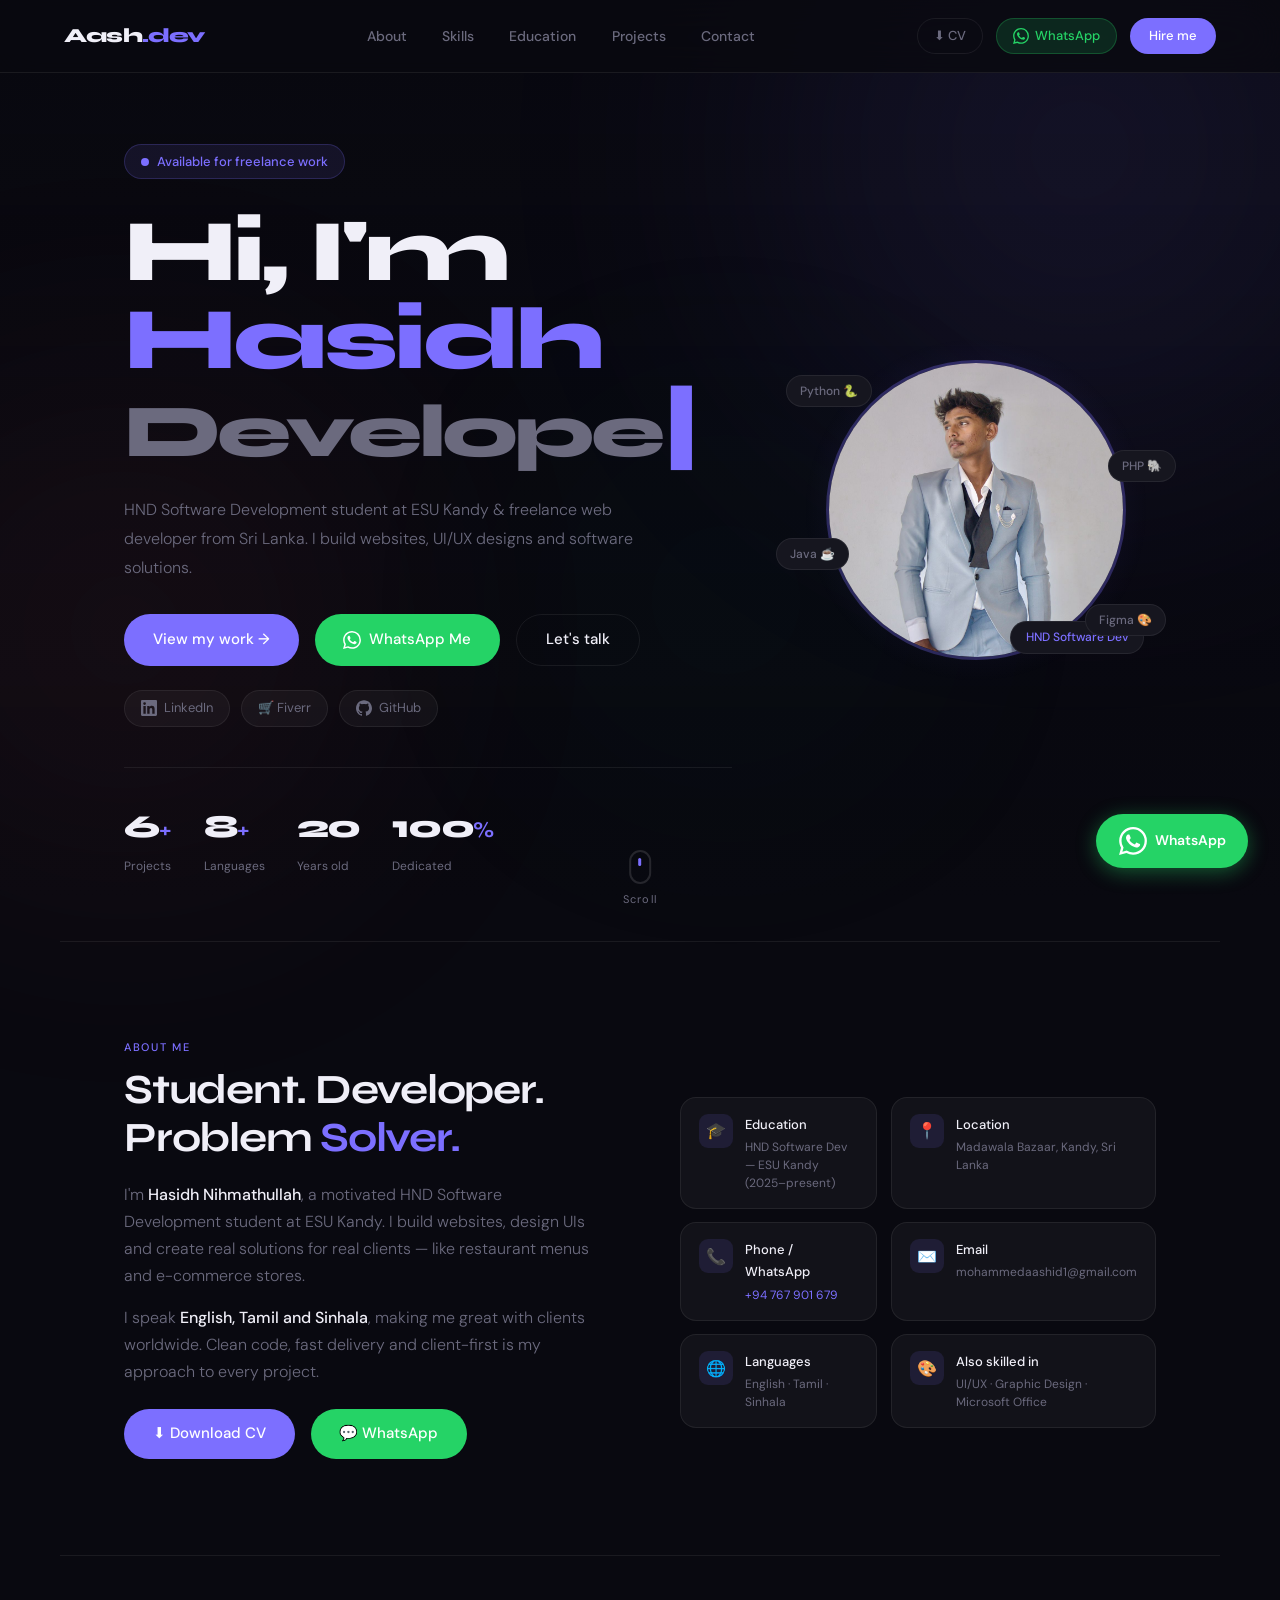
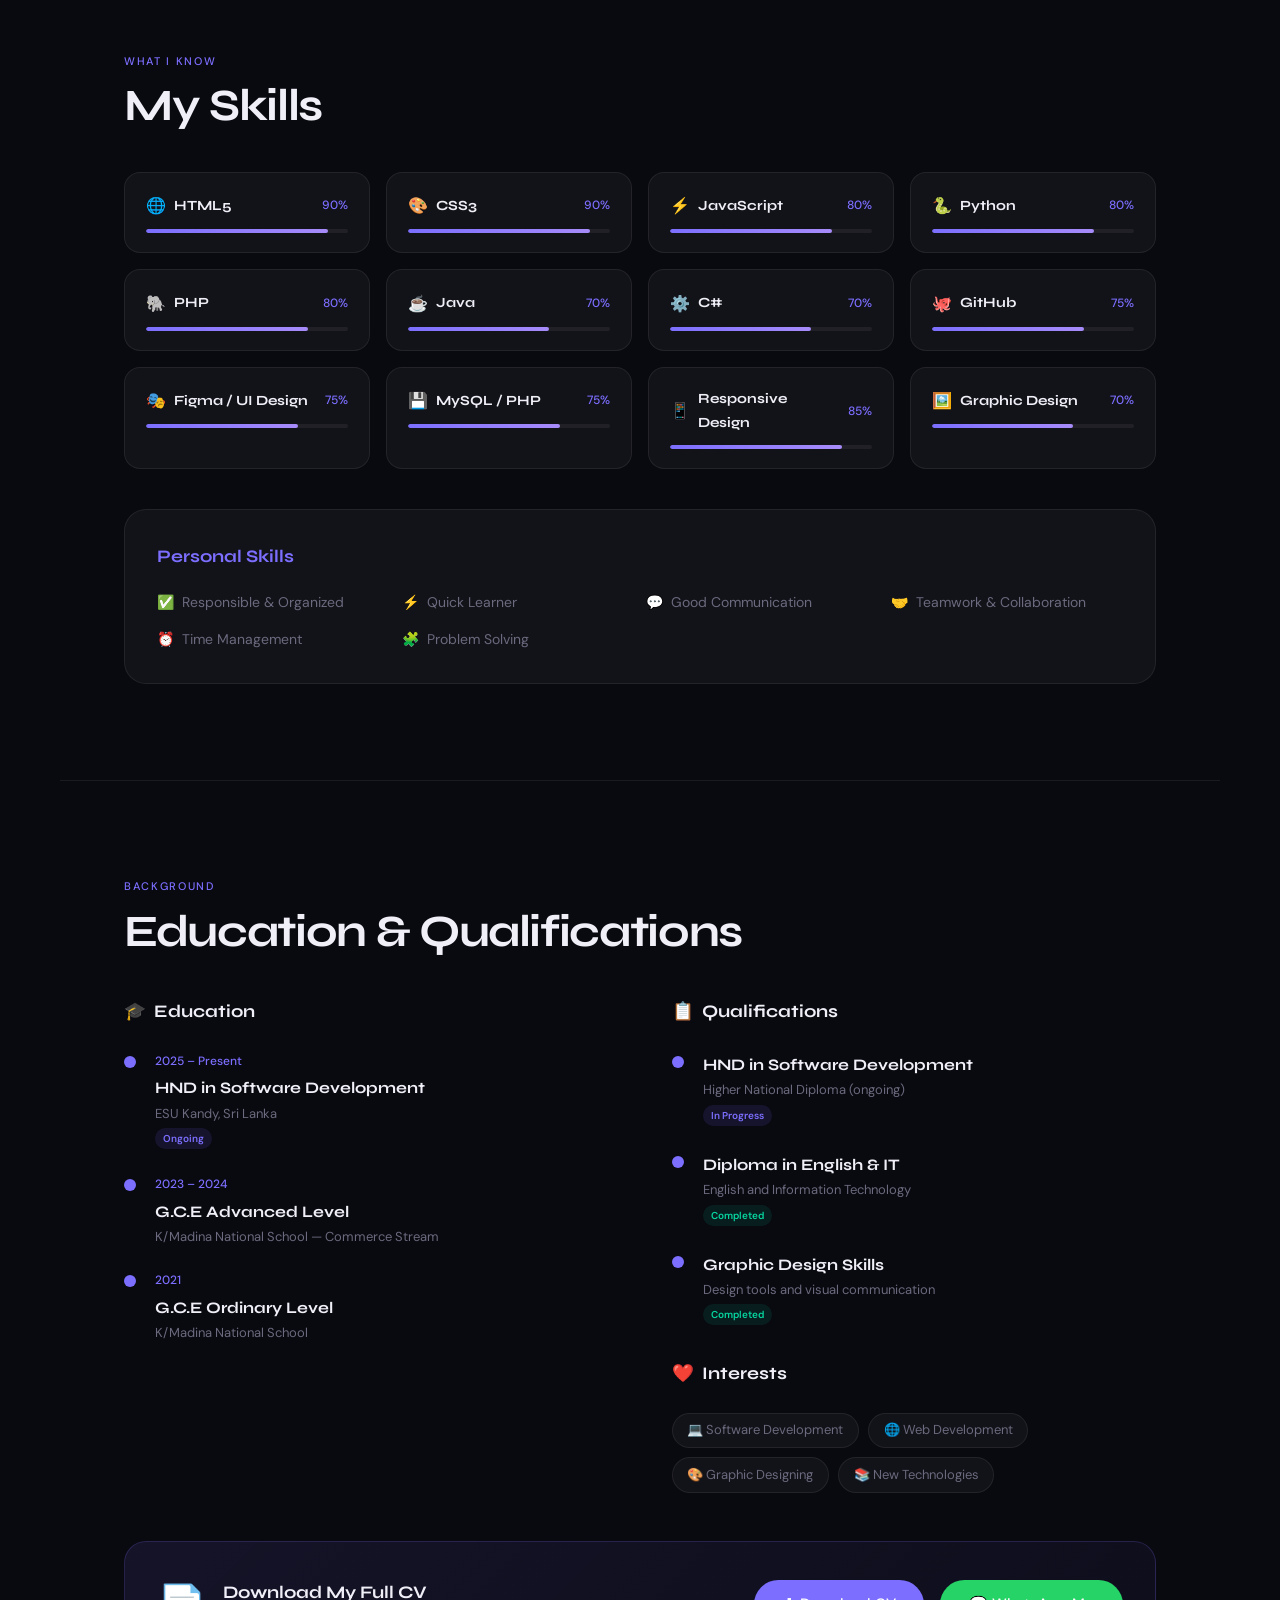
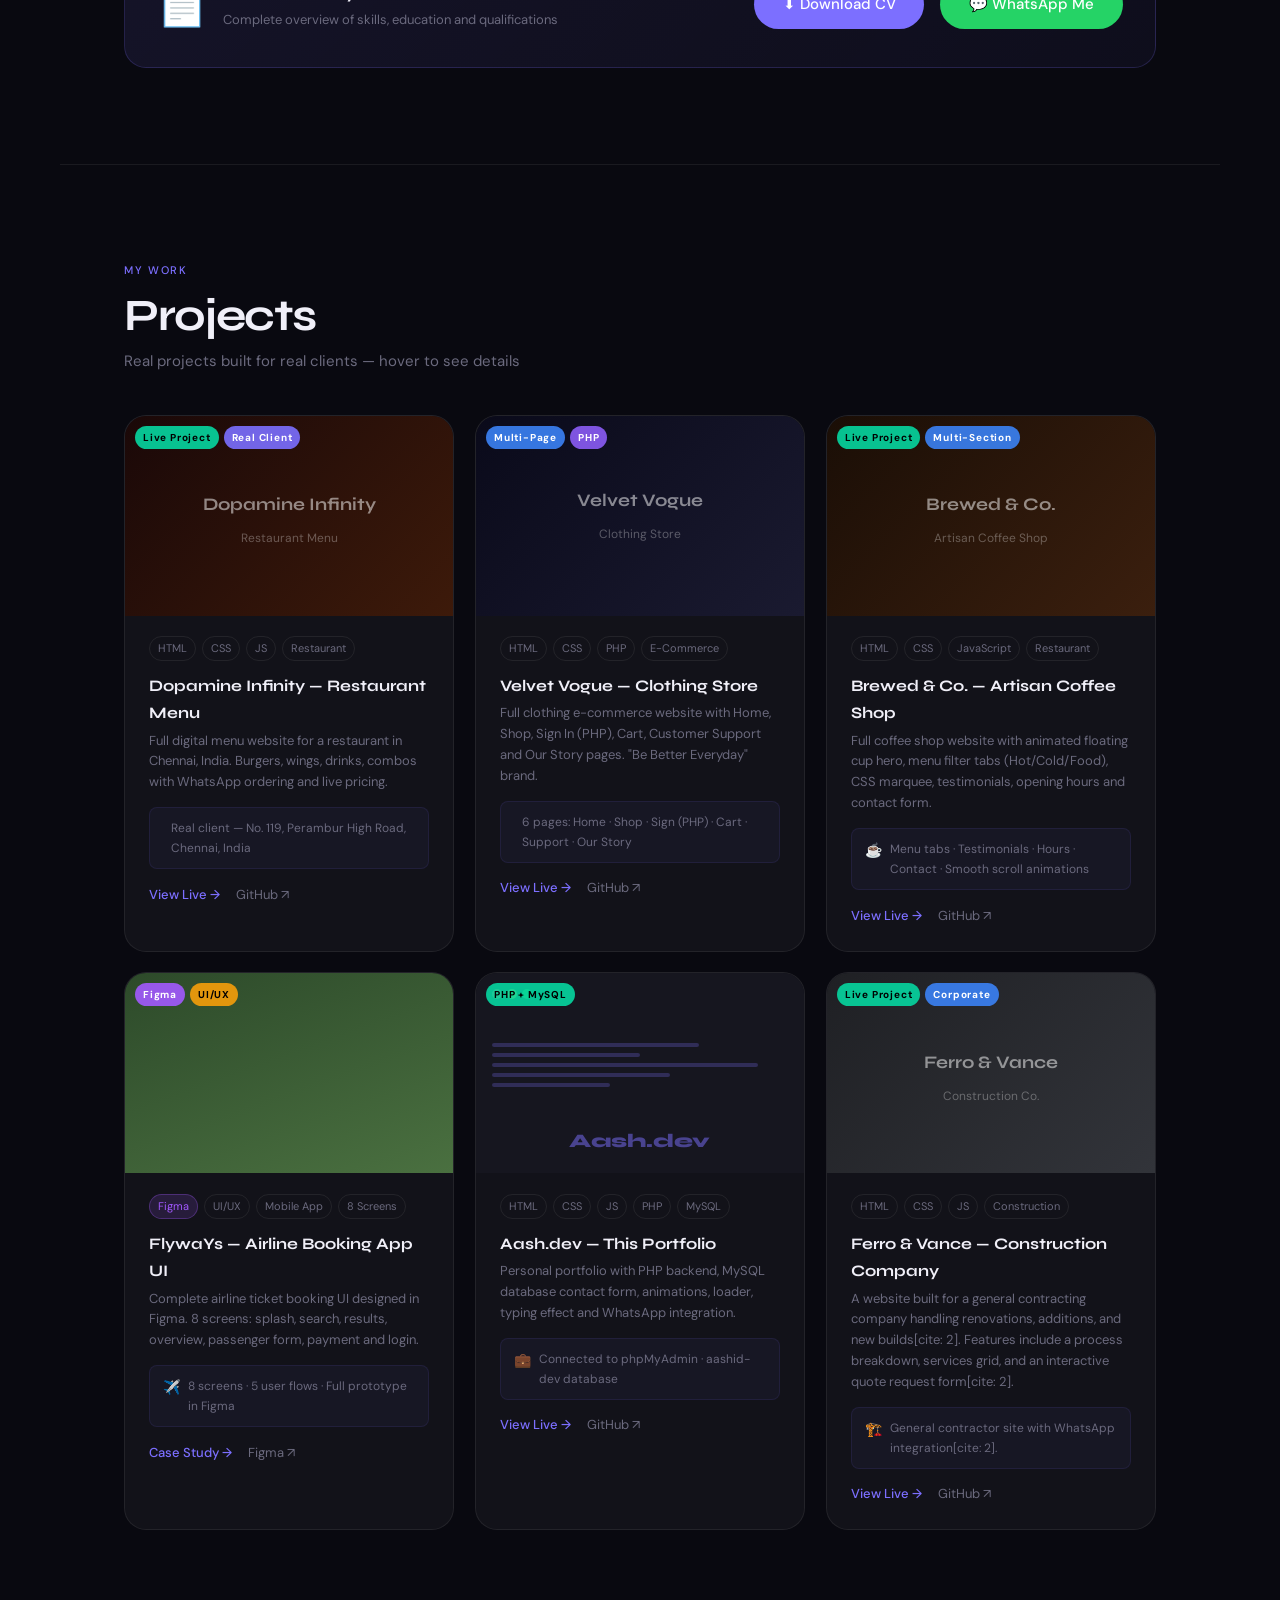
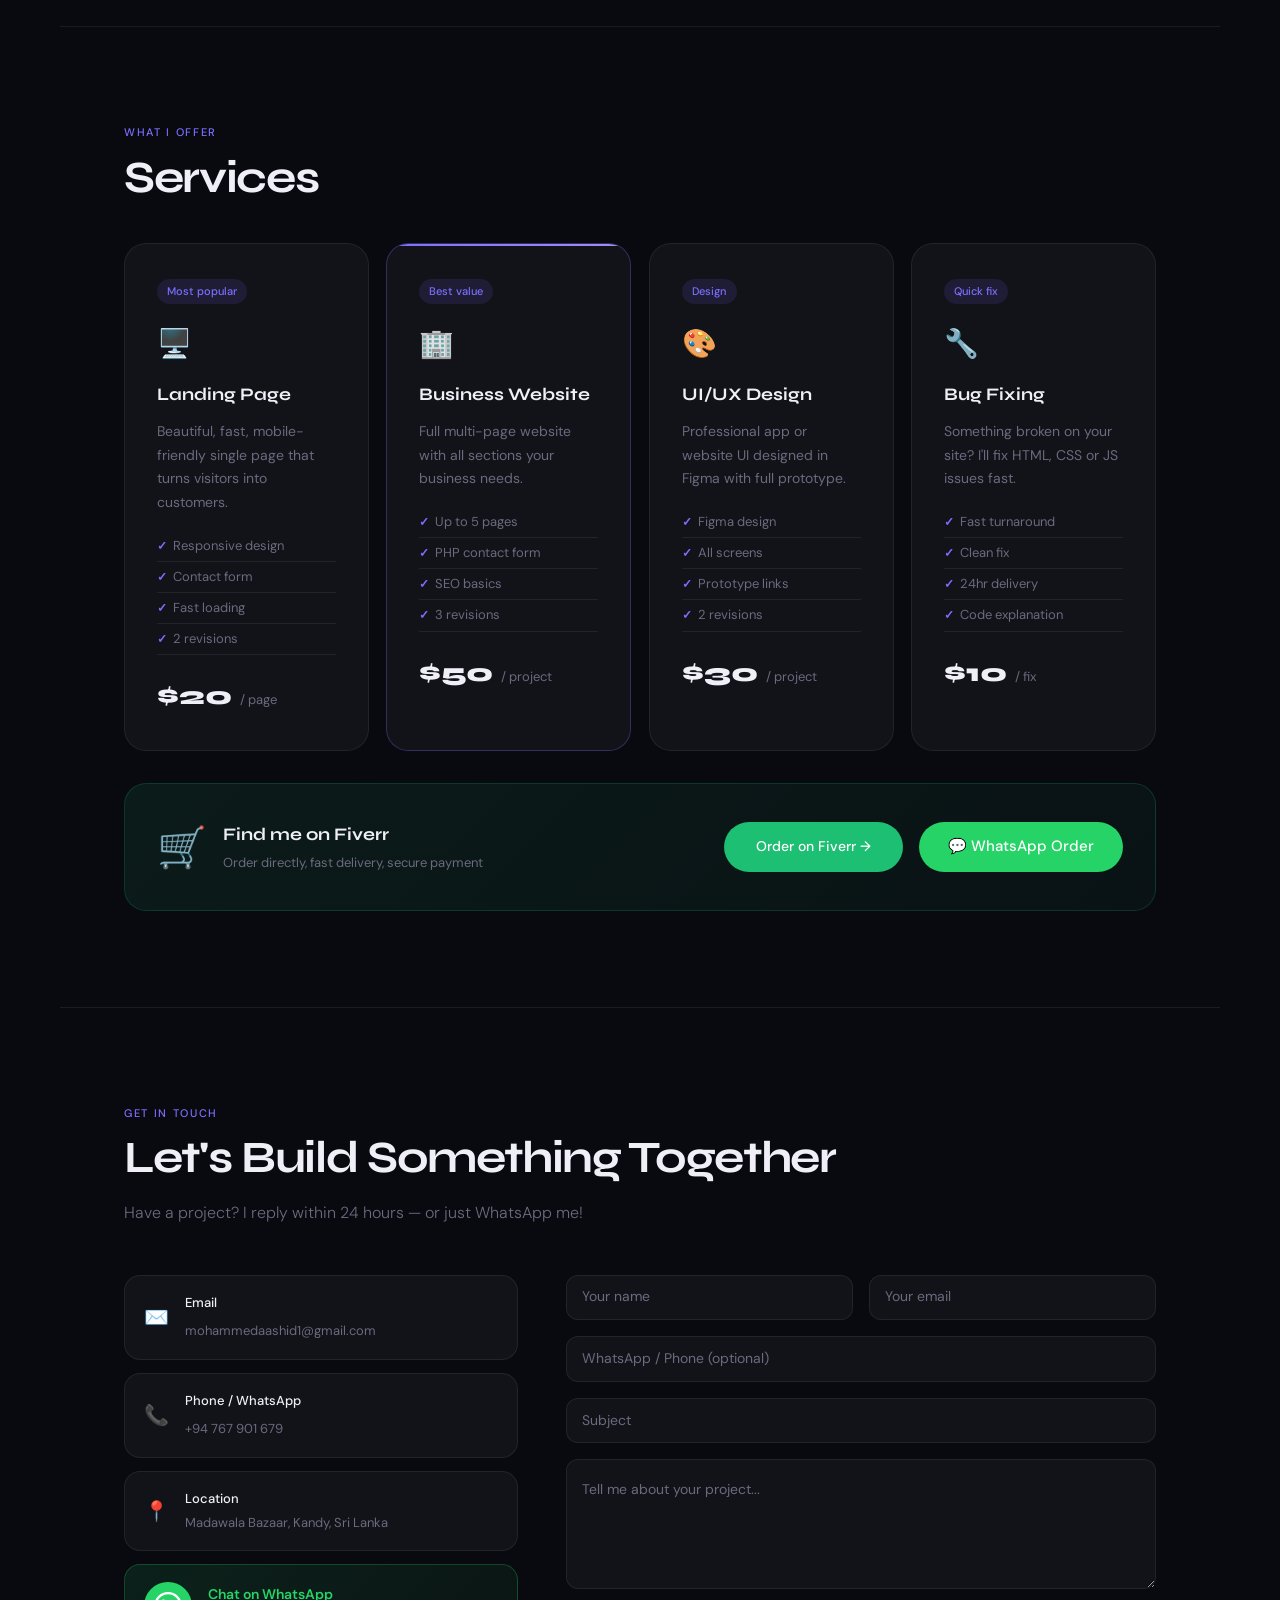
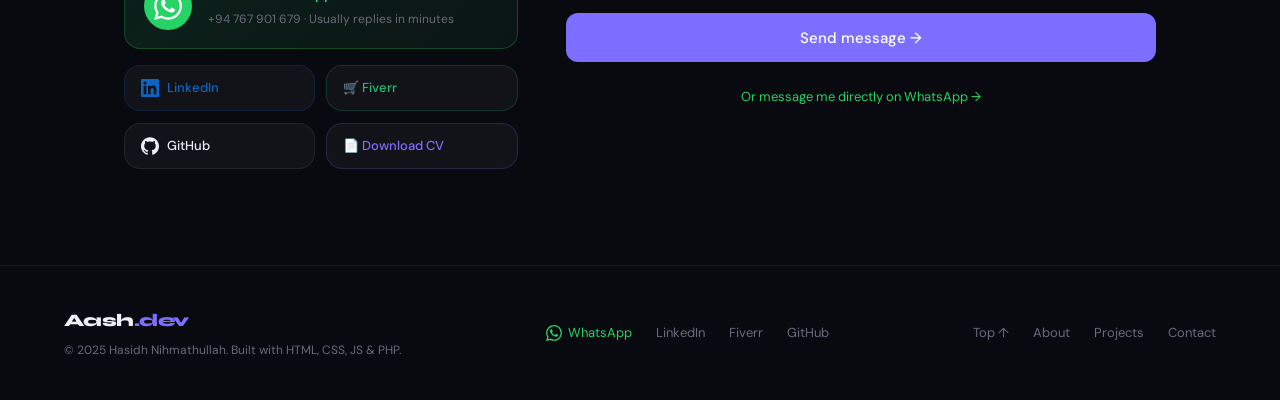
==== commit 467ce0cf: "Add files via upload" ====
--- a/index.html
+++ b/index.html
@@ -437,8 +437,8 @@
             <!-- PROJECT 2: Velvet Vogue -->
             <div class="proj-card reveal delay-1">
                 <div class="proj-img p-vv">
-                    <img src="images/proj-velvet.jpg" alt="Velvet Vogue" onerror="this.style.display='none'" />
-                    <div class="proj-overlay"><a href="projects/velvet/Velvet.html" target="_blank"
+                    <img src="images/proj-Velvet.jpg" alt="Velvet Vogue" onerror="this.style.display='none'" />
+                    <div class="proj-overlay"><a href="projects/Velvet/Velvet.html" target="_blank"
                             class="proj-view-btn">View Live →</a></div>
                     <div class="proj-badge-wrap">
                         <span class="proj-badge pages">Multi-Page</span>
@@ -458,7 +458,7 @@
                     <div class="proj-client-note"><span class="client-icon"></span><span>6 pages: Home · Shop · Sign
                             (PHP) · Cart · Support · Our Story</span></div>
                     <div class="proj-links">
-                        <a href="projects/velvet/Velvet.html" target="_blank" class="proj-link">View Live →</a>
+                        <a href="projects/Velvet/Velvet.html" target="_blank" class="proj-link">View Live →</a>
                         <a href="https://github.com/aashdev" target="_blank" class="proj-link-ghost">GitHub ↗</a>
                     </div>
                 </div>
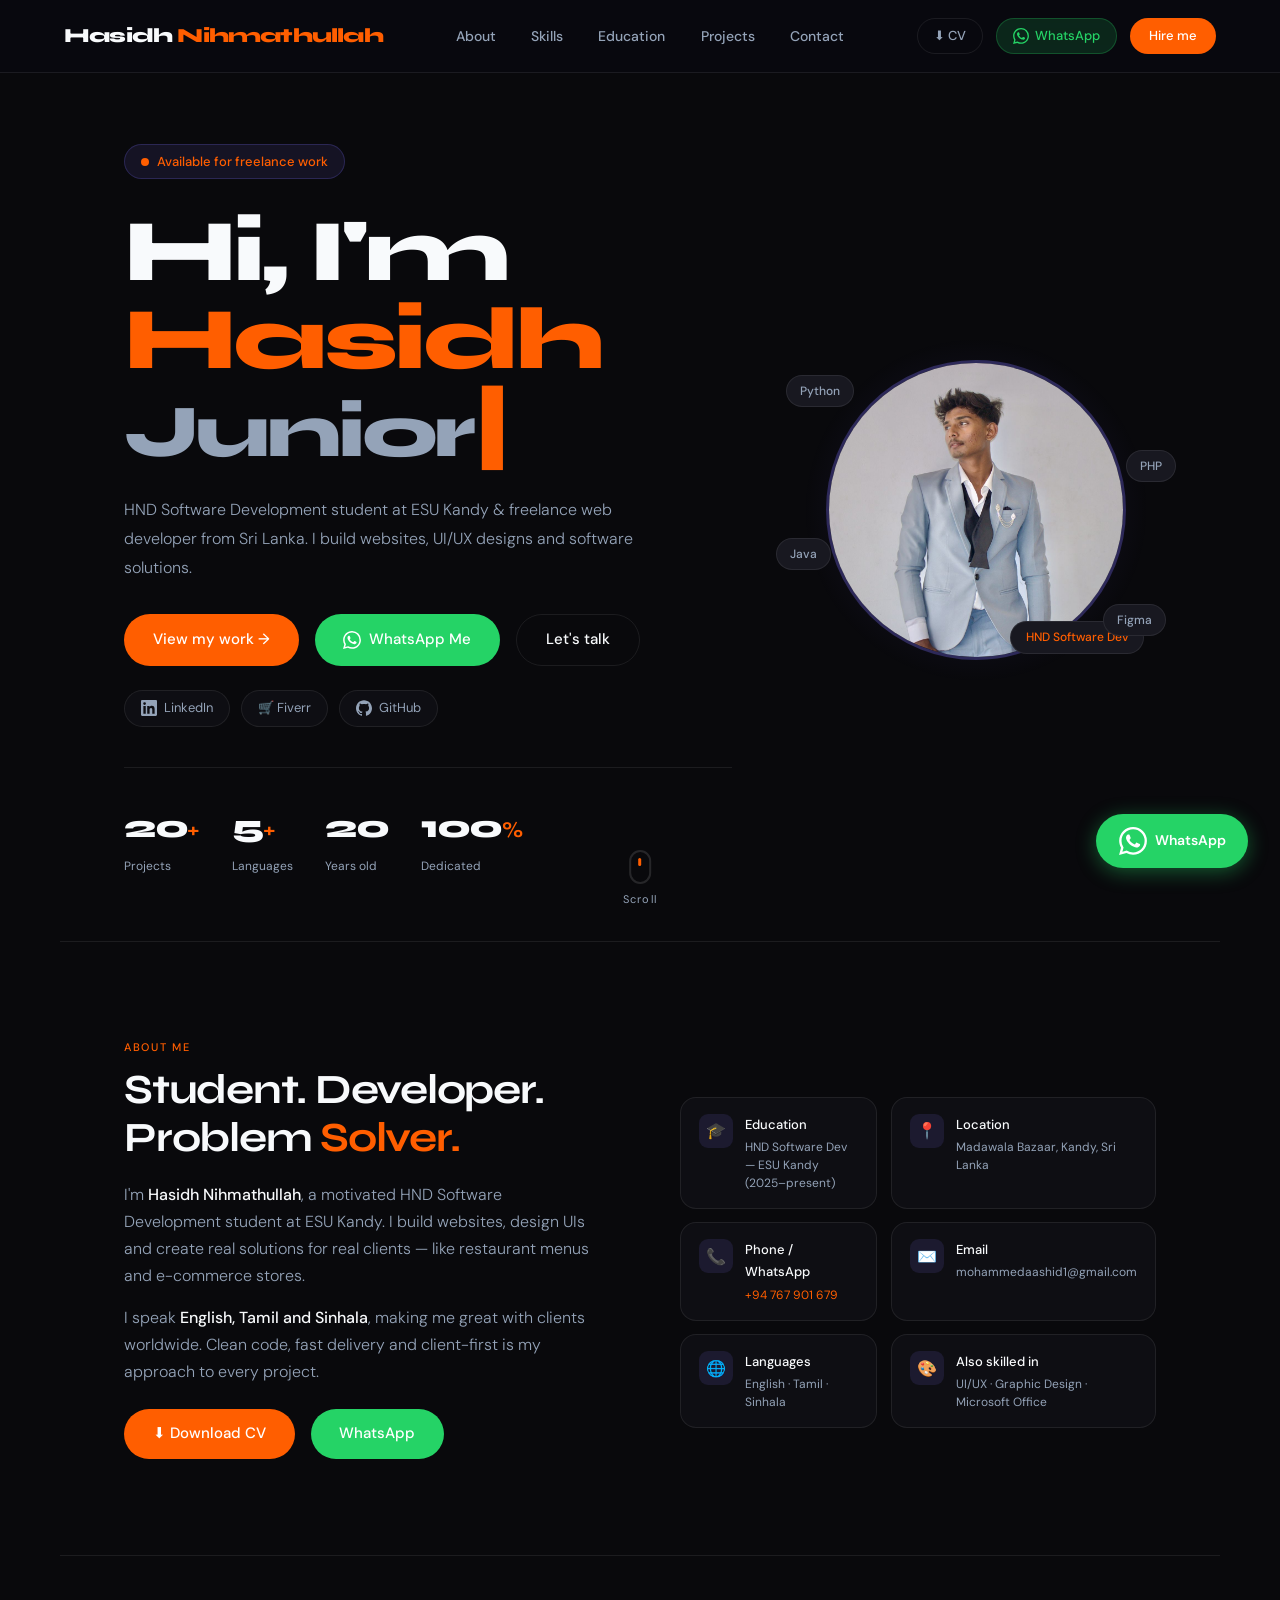
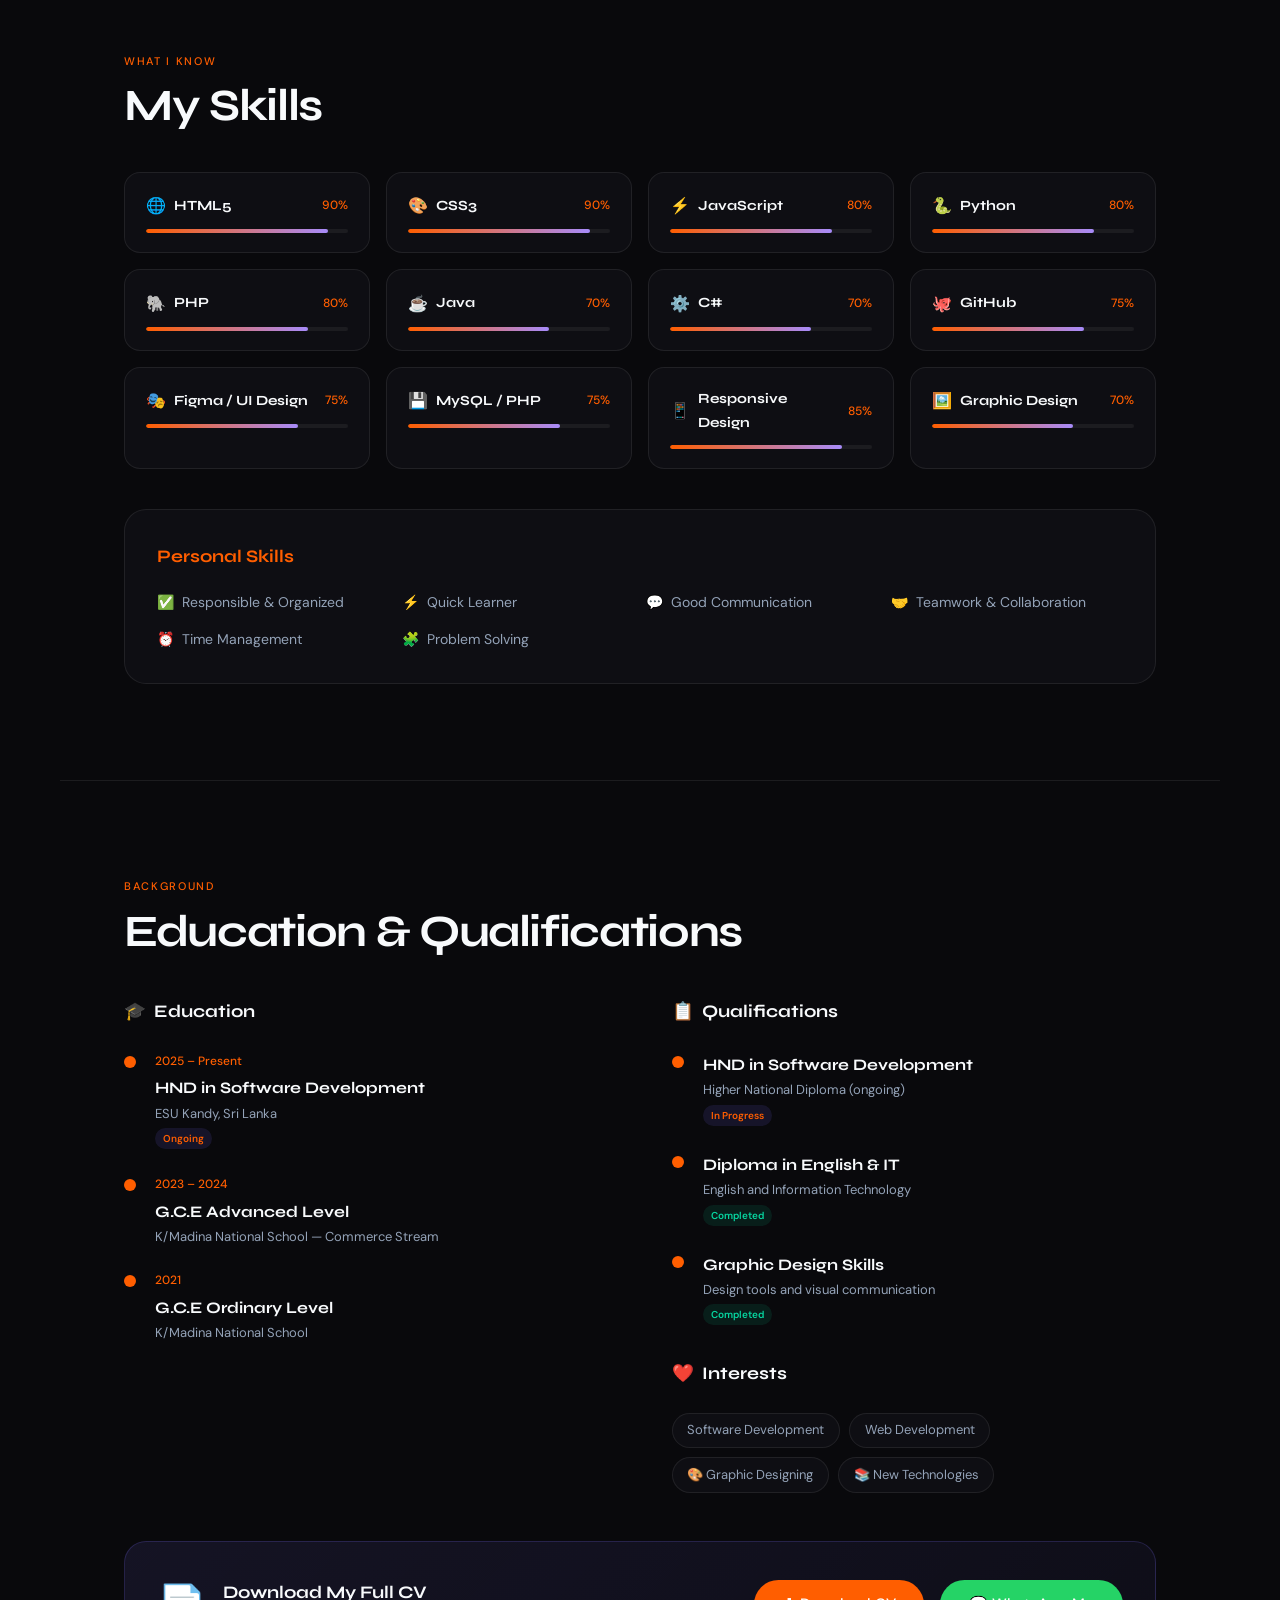
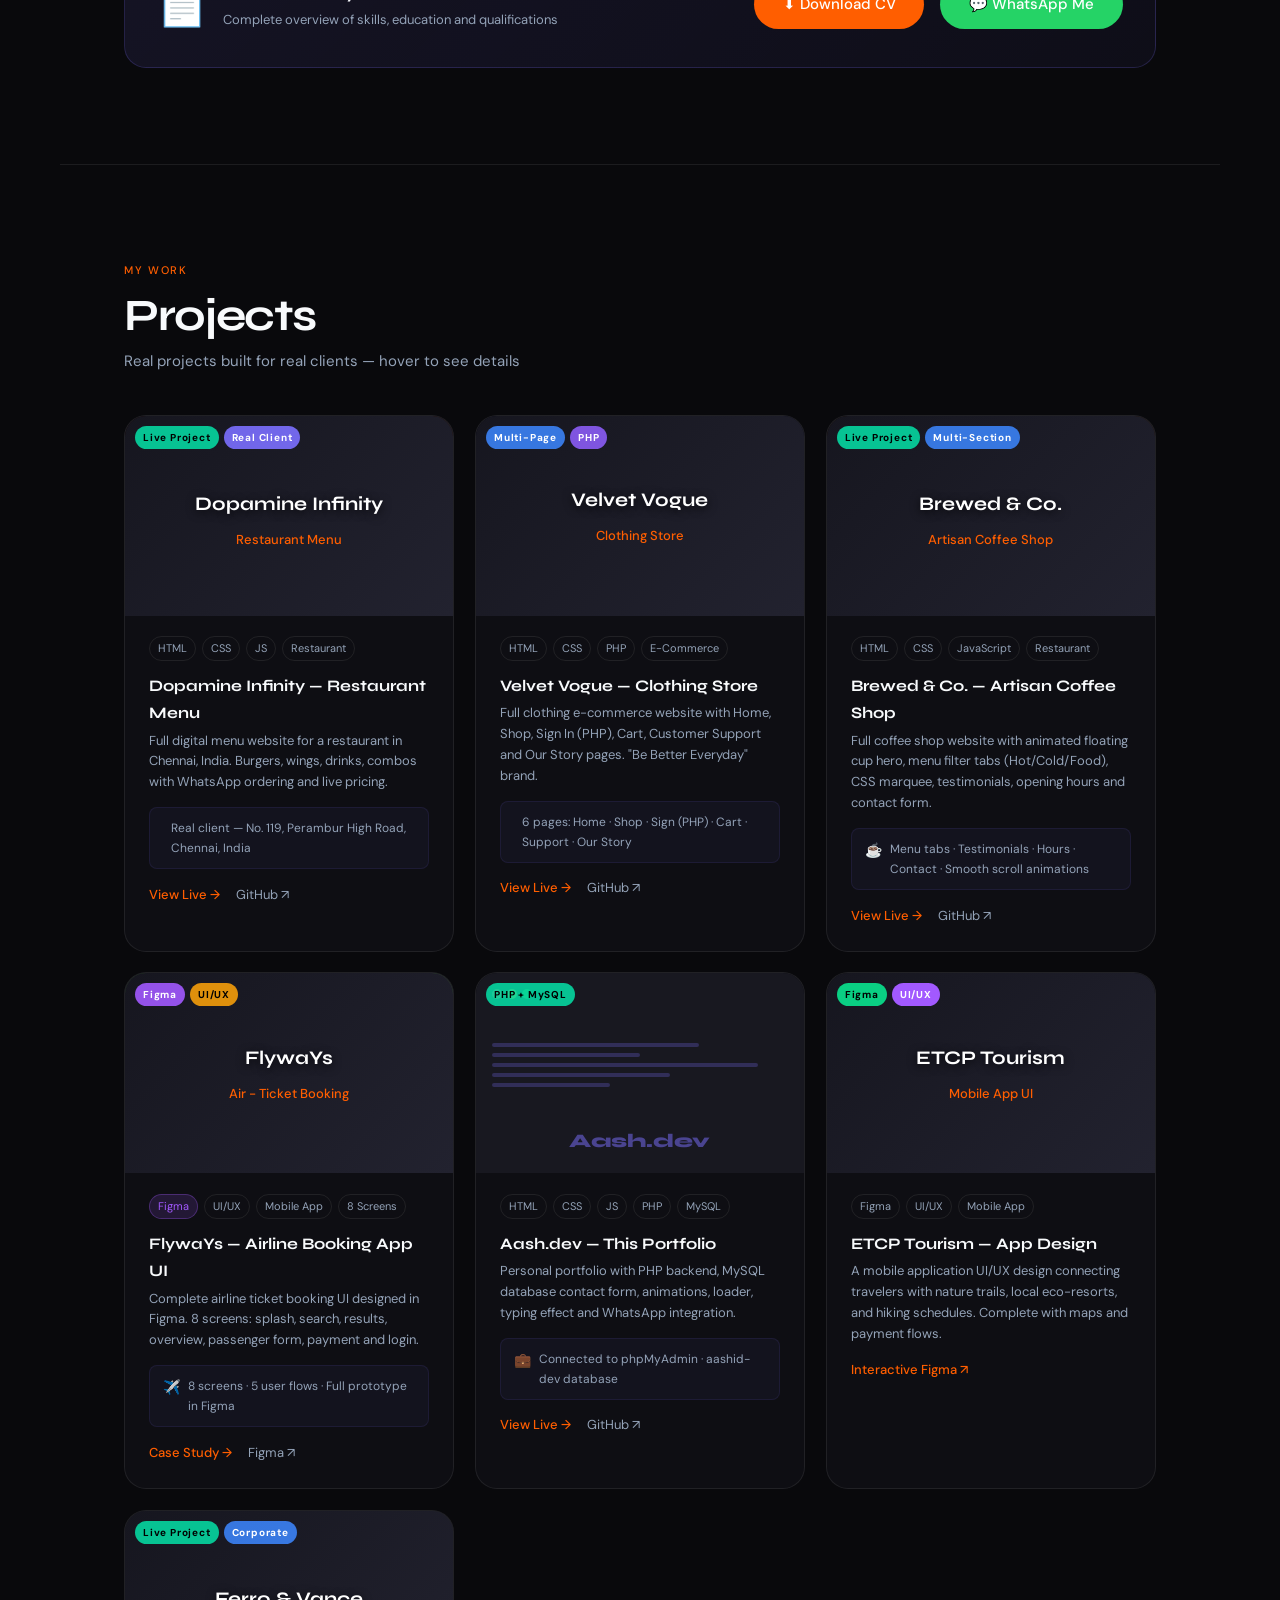
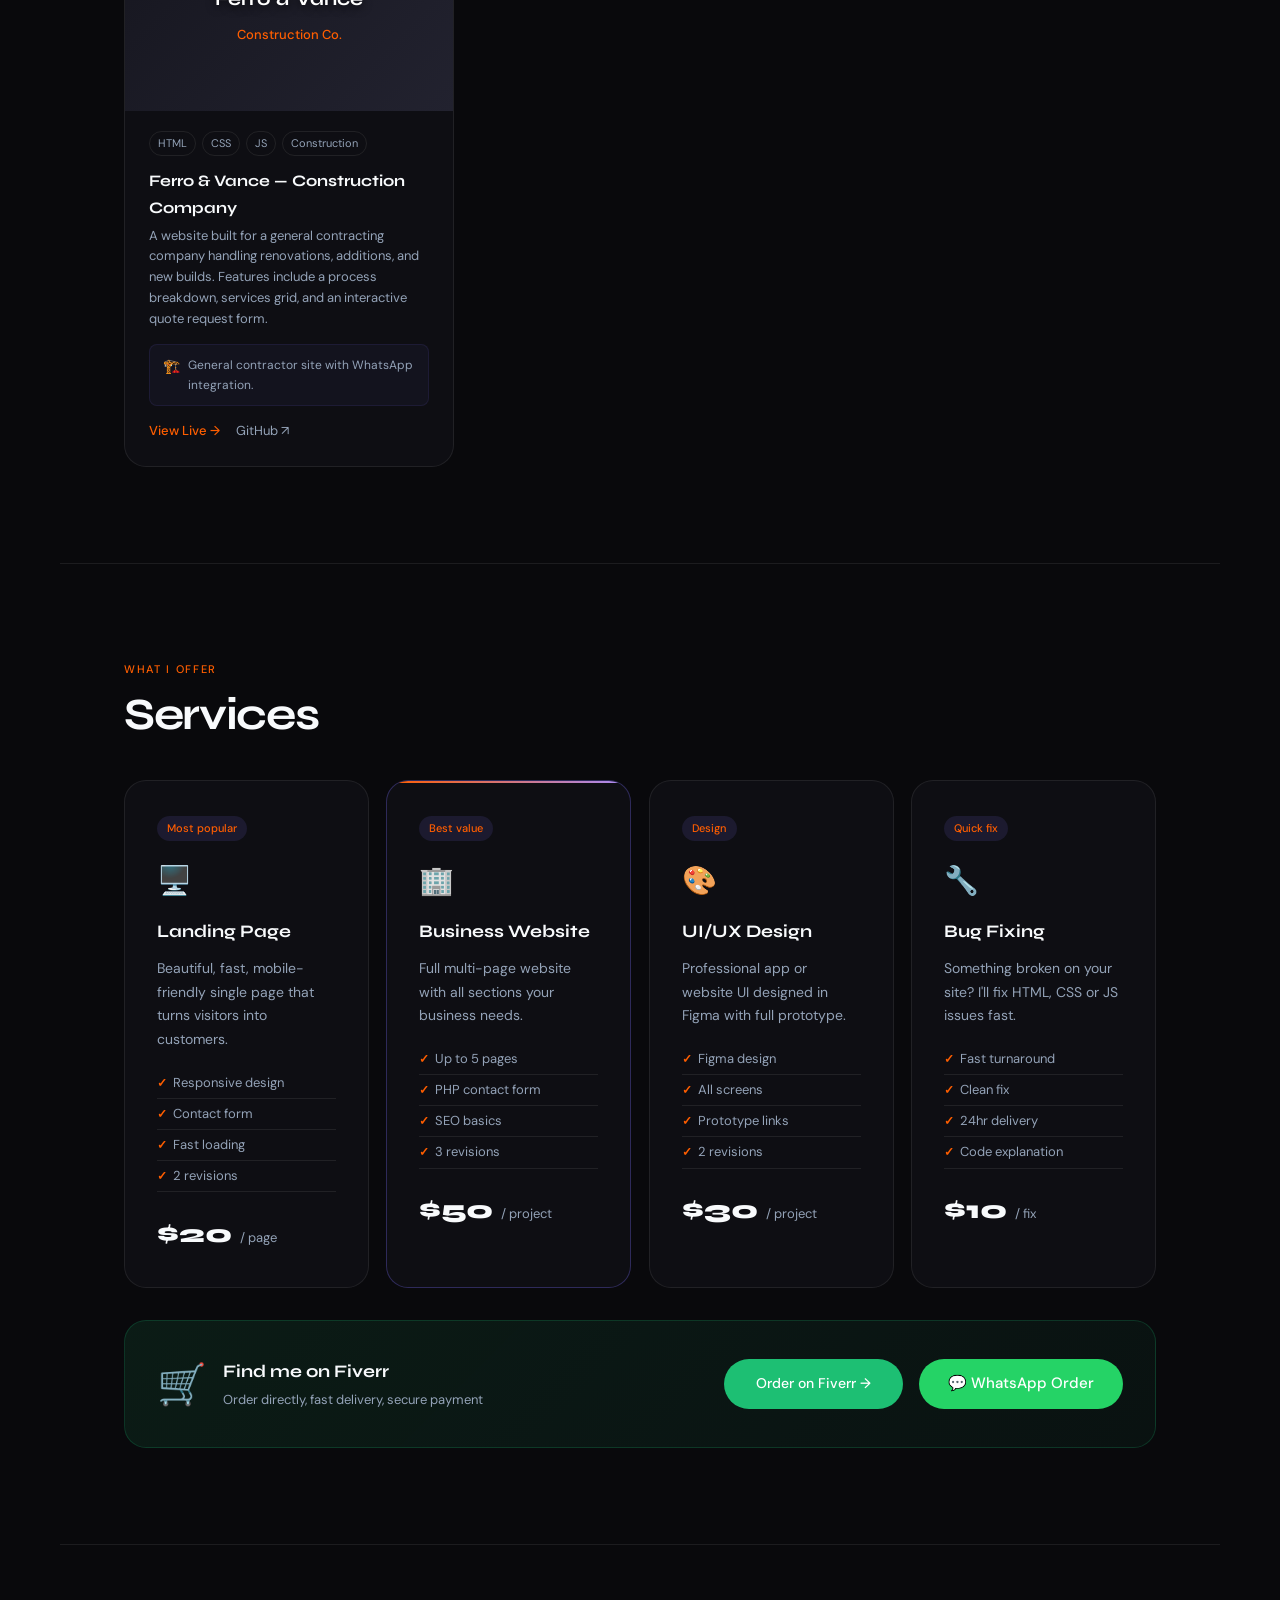
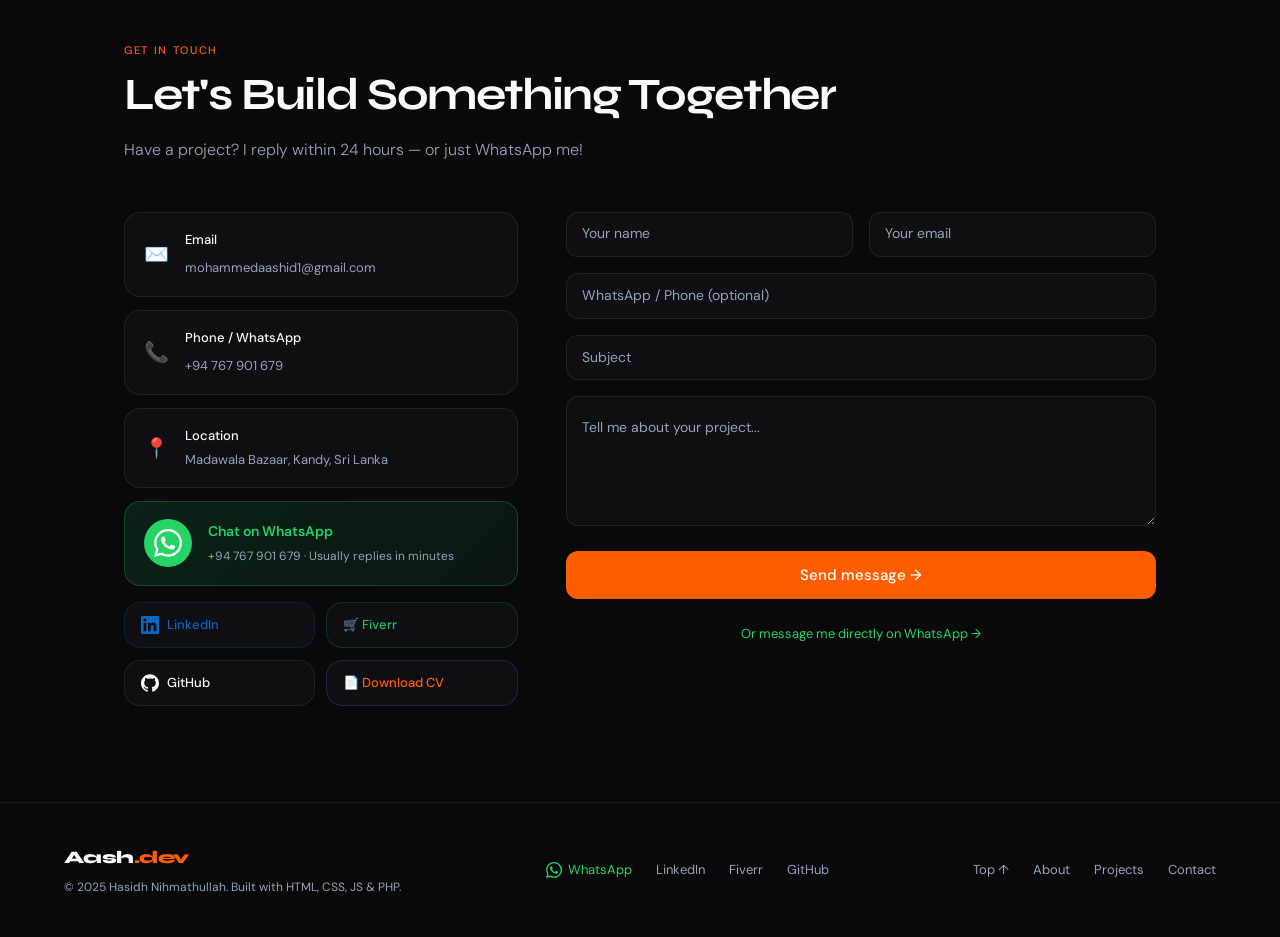
==== commit 6aa907c2: "Add files via upload" ====
--- a/index.html
+++ b/index.html
@@ -4,7 +4,8 @@
 <head>
     <meta charset="UTF-8" />
     <meta name="viewport" content="width=device-width, initial-scale=1.0" />
-    <title>Hasidh Nihmathullah — Software Developer</title>
+    <title>Hasidh Nihmathullah — Junior Software Developer</title>
+    <link rel="icon" type="image/jpeg" href="Favi icon.jpeg">
     <link rel="stylesheet" href="style.css" />
     <link
         href="https://fonts.googleapis.com/css2?family=Syne:wght@400;600;700;800&family=DM+Sans:ital,wght@0,300;0,400;0,500;1,300&display=swap"
@@ -28,7 +29,7 @@
     <!-- LOADER -->
     <div id="loader">
         <div class="loader-content">
-            <div class="loader-logo">Aash<span>.dev</span></div>
+            <div class="loader-logo">Hasidh<span> Nihmathullah</span></div>
             <div class="loader-bar-wrap">
                 <div class="loader-bar" id="loaderBar"></div>
             </div>
@@ -37,19 +38,13 @@
     </div>
 
     <!-- BG VIDEO -->
-    <div class="bg-video-wrap">
-        <video autoplay loop muted playsinline>
-            <source src="animation-video.mp4" type="video/mp4" />
-        </video>
-        <div class="bg-overlay"></div>
-    </div>
-    <div class="blob b1"></div>
-    <div class="blob b2"></div>
-    <div class="blob b3"></div>
-
+    <!-- Main Background Video -->
+    <video autoplay loop muted playsinline id="hero-bg-video">
+        <source src="bg-video.mp4.mp4" video/mp4">
+    </video>
     <!-- NAV -->
     <nav id="navbar">
-        <a href="#hero" class="nav-logo">Aash<span>.dev</span></a>
+        <a href="#hero" class="nav-logo">Hasidh <span>Nihmathullah</span></a>
         <ul class="nav-links">
             <li><a href="#about">About</a></li>
             <li><a href="#skills">Skills</a></li>
@@ -58,7 +53,7 @@
             <li><a href="#contact">Contact</a></li>
         </ul>
         <div class="nav-right">
-            <a href="Hasidh Nihmathullah CV.jpeg" download class="nav-cv">⬇ CV</a>
+            <a href="Hasidh Nihmathullah CV.jpg" download class="nav-cv">⬇ CV</a>
             <a href="https://wa.me/94767901679?text=Hi%20Hasidh!%20I%20want%20to%20hire%20you." target="_blank"
                 class="nav-wa">
                 <svg width="16" height="16" viewBox="0 0 24 24" fill="currentColor">
@@ -77,7 +72,7 @@
         <a href="#experience" onclick="closeMobile()">Education</a>
         <a href="#projects" onclick="closeMobile()">Projects</a>
         <a href="#contact" onclick="closeMobile()">Contact</a>
-        <a href="Hasidh_CV.pdf" download>⬇ Download CV</a>
+        <a href="Hasidh Nihmathullah CV.png" download>⬇ Download CV</a>
         <a href="https://wa.me/94767901679" target="_blank" class="mobile-wa">💬 WhatsApp Me</a>
     </div>
 
@@ -110,7 +105,7 @@
                     LinkedIn
                 </a>
                 <a href="https://fiverr.com/aashidh" target="_blank" class="social-btn">🛒 Fiverr</a>
-                <a href="https://github.com/aashdev" target="_blank" class="social-btn">
+                <a href="https://github.com/hasidhnihmathullah" target="_blank" class="social-btn">
                     <svg width="16" height="16" viewBox="0 0 24 24" fill="currentColor">
                         <path
                             d="M12 .297c-6.63 0-12 5.373-12 12 0 5.303 3.438 9.8 8.205 11.385.6.113.82-.258.82-.577 0-.285-.01-1.04-.015-2.04-3.338.724-4.042-1.61-4.042-1.61C4.422 18.07 3.633 17.7 3.633 17.7c-1.087-.744.084-.729.084-.729 1.205.084 1.838 1.236 1.838 1.236 1.07 1.835 2.809 1.305 3.495.998.108-.776.417-1.305.76-1.605-2.665-.3-5.466-1.332-5.466-5.93 0-1.31.465-2.38 1.235-3.22-.135-.303-.54-1.523.105-3.176 0 0 1.005-.322 3.3 1.23.96-.267 1.98-.399 3-.405 1.02.006 2.04.138 3 .405 2.28-1.552 3.285-1.23 3.285-1.23.645 1.653.24 2.873.12 3.176.765.84 1.23 1.91 1.23 3.22 0 4.61-2.805 5.625-5.475 5.92.42.36.81 1.096.81 2.22 0 1.606-.015 2.896-.015 3.286 0 .315.21.69.825.57C20.565 22.092 24 17.592 24 12.297c0-6.627-5.373-12-12-12" />
@@ -119,9 +114,9 @@
                 </a>
             </div>
             <div class="hero-stats">
-                <div class="stat"><span class="snum" data-count="6">0</span><span class="snum-sfx">+</span><span
+                <div class="stat"><span class="snum" data-count="20">0</span><span class="snum-sfx">+</span><span
                         class="slabel">Projects</span></div>
-                <div class="stat"><span class="snum" data-count="8">0</span><span class="snum-sfx">+</span><span
+                <div class="stat"><span class="snum" data-count="5">0</span><span class="snum-sfx">+</span><span
                         class="slabel">Languages</span></div>
                 <div class="stat"><span class="snum" data-count="20">0</span><span class="slabel">Years old</span></div>
                 <div class="stat"><span class="snum" data-count="100">0</span><span class="snum-sfx">%</span><span
@@ -135,10 +130,10 @@
                 <div class="profile-placeholder" id="pp"><span>📷</span><small>Add photo</small></div>
                 <div class="profile-glow"></div>
                 <div class="profile-badge">HND Software Dev</div>
-                <div class="float-pill fp1">Python 🐍</div>
-                <div class="float-pill fp2">PHP 🐘</div>
-                <div class="float-pill fp3">Java ☕</div>
-                <div class="float-pill fp4">Figma 🎨</div>
+                <div class="float-pill fp1">Python </div>
+                <div class="float-pill fp2">PHP </div>
+                <div class="float-pill fp3">Java </div>
+                <div class="float-pill fp4">Figma </div>
             </div>
         </div>
         <div class="scroll-hint">
@@ -160,8 +155,8 @@
                 <p>I speak <strong>English, Tamil and Sinhala</strong>, making me great with clients worldwide. Clean
                     code, fast delivery and client-first is my approach to every project.</p>
                 <div class="about-actions">
-                    <a href="Hasidh Nihmathullah CV.jpeg" download class="btn-primary">⬇ Download CV</a>
-                    <a href="https://wa.me/94767901679?text=Hi%20Hasidh!" target="_blank" class="btn-wa">💬 WhatsApp</a>
+                    <a href="Hasidh Nihmathullah CV.jpg" download class="btn-primary">⬇ Download CV</a>
+                    <a href="https://wa.me/94767901679?text=Hi%20Hasidh!" target="_blank" class="btn-wa"> WhatsApp</a>
                 </div>
             </div>
             <div class="about-right reveal delay-1">
@@ -374,8 +369,8 @@
                 </div>
                 <h3 class="tl-heading" style="margin-top:2rem"><span>❤️</span> Interests</h3>
                 <div class="interests-grid">
-                    <div class="int-item">💻 Software Development</div>
-                    <div class="int-item">🌐 Web Development</div>
+                    <div class="int-item">Software Development</div>
+                    <div class="int-item">Web Development</div>
                     <div class="int-item">🎨 Graphic Designing</div>
                     <div class="int-item">📚 New Technologies</div>
                 </div>
@@ -390,7 +385,7 @@
                 </div>
             </div>
             <div style="display:flex;gap:1rem;flex-wrap:wrap">
-                <a href="Hasidh Nihmathullah CV.jpeg" download class="btn-primary">⬇ Download CV</a>
+                <a href="Hasidh Nihmathullah CV.jpg" download class="btn-primary">⬇ Download CV</a>
                 <a href="https://wa.me/94767901679?text=Hi%20Hasidh!%20I%20reviewed%20your%20CV%20and%20want%20to%20discuss%20an%20opportunity."
                     target="_blank" class="btn-wa">💬 WhatsApp Me</a>
             </div>
@@ -429,7 +424,8 @@
                             High Road, Chennai, India</span></div>
                     <div class="proj-links">
                         <a href="projects/dopamine/index.html" target="_blank" class="proj-link">View Live →</a>
-                        <a href="https://github.com/aashdev" target="_blank" class="proj-link-ghost">GitHub ↗</a>
+                        <a href="https://github.com/hasidhnihmathullah" target="_blank" class="proj-link-ghost">GitHub
+                            ↗</a>
                     </div>
                 </div>
             </div>
@@ -459,7 +455,8 @@
                             (PHP) · Cart · Support · Our Story</span></div>
                     <div class="proj-links">
                         <a href="projects/Velvet/Velvet.html" target="_blank" class="proj-link">View Live →</a>
-                        <a href="https://github.com/aashdev" target="_blank" class="proj-link-ghost">GitHub ↗</a>
+                        <a href="https://github.com/hasidhnihmathullah" target="_blank" class="proj-link-ghost">GitHub
+                            ↗</a>
                     </div>
                 </div>
             </div>
@@ -492,7 +489,8 @@
                             Hours · Contact · Smooth scroll animations</span></div>
                     <div class="proj-links">
                         <a href="projects/coffee-shop/index.html" target="_blank" class="proj-link">View Live →</a>
-                        <a href="https://github.com/aashdev" target="_blank" class="proj-link-ghost">GitHub ↗</a>
+                        <a href="https://github.com/hasidhnihmathullah" target="_blank" class="proj-link-ghost">GitHub
+                            ↗</a>
                     </div>
                 </div>
             </div>
@@ -501,21 +499,35 @@
             <div class="proj-card reveal">
                 <div class="proj-img p-fw">
                     <img src="images/flyways-screen2.png" alt="FlywaYs" onerror="this.style.display='none'" />
-                    <div class="proj-overlay"><button class="proj-view-btn" onclick="openFlyways()">View Case Study
-                            →</button></div>
+                    <div class="proj-overlay">
+                        <button class="proj-view-btn" onclick="openFlyways()">View Case Study →</button>
+                    </div>
+
+                    <!-- Top-left badges wrapper -->
                     <div class="proj-badge-wrap">
                         <span class="proj-badge figma">Figma</span>
                         <span class="proj-badge ui">UI/UX</span>
                     </div>
-                </div>
+
+                    <!-- Fallback name & sub container -->
+                    <div class="proj-img-default">
+                        <div class="pid-name">FlywaYs</div>
+                        <div class="pid-sub">Air - Ticket Booking</div>
+                    </div>
+                </div>
+
                 <div class="proj-body">
-                    <div class="proj-tags"><span class="tag-figma">Figma</span><span>UI/UX</span><span>Mobile
-                            App</span><span>8 Screens</span></div>
+                    <div class="proj-tags">
+                        <span class="tag-figma">Figma</span><span>UI/UX</span><span>Mobile App</span><span>8
+                            Screens</span>
+                    </div>
                     <h3>FlywaYs — Airline Booking App UI</h3>
                     <p>Complete airline ticket booking UI designed in Figma. 8 screens: splash, search, results,
                         overview, passenger form, payment and login.</p>
-                    <div class="proj-client-note"><span class="client-icon">✈️</span><span>8 screens · 5 user flows ·
-                            Full prototype in Figma</span></div>
+                    <div class="proj-client-note">
+                        <span class="client-icon">✈️</span>
+                        <span>8 screens · 5 user flows · Full prototype in Figma</span>
+                    </div>
                     <div class="proj-links">
                         <button class="proj-link btn-case" onclick="openFlyways()">Case Study →</button>
                         <span class="proj-link-ghost">Figma ↗</span>
@@ -555,11 +567,49 @@
                             aashid-dev database</span></div>
                     <div class="proj-links">
                         <a href="#hero" class="proj-link">View Live →</a>
-                        <a href="https://github.com/aashdev" target="_blank" class="proj-link-ghost">GitHub ↗</a>
-                    </div>
-                </div>
-            </div>
-
+                        <a href="https://github.com/hasidhnihmathullah" target="_blank" class="proj-link-ghost">GitHub
+                            ↗</a>
+                    </div>
+                </div>
+            </div>
+            <!-- PROJECT: ETCP Tourism App -->
+            <div class="proj-card reveal">
+                <div class="proj-img">
+                    <!-- This loads your green splash screen screenshot as the cover photo -->
+                    <img src="projects/Tourism/Screenshot%202026-08-30%20213429.png" alt="ETCP Tourism App"
+                        onerror="this.style.display='none'" />
+
+                    <div class="proj-overlay">
+                        <a href="https://www.figma.com/design/JgcBVIiXkyiVAdIXuLaKqI/ETCP-Toursim?node-id=0-1&t=zb9NyRRHSoAnpTSc-1"
+                            target="_blank" class="proj-view-btn">View Figma →</a>
+                    </div>
+
+                    <div class="proj-badge-wrap">
+                        <span class="proj-badge figma" style="background-color: #0acf83; color: black;">Figma</span>
+                        <span class="proj-badge ui" style="background-color: #a259ff; color: white;">UI/UX</span>
+                    </div>
+
+                    <div class="proj-img-default" style="background: linear-gradient(135deg, #1a1a2e, #16213e);">
+                        <div class="pid-name">ETCP Tourism</div>
+                        <div class="pid-sub">Mobile App UI</div>
+                    </div>
+                </div>
+
+                <div class="proj-body">
+                    <div class="proj-tags">
+                        <span>Figma</span><span>UI/UX</span><span>Mobile App</span>
+                    </div>
+
+                    <h3>ETCP Tourism — App Design</h3>
+                    <p>A mobile application UI/UX design connecting travelers with nature trails, local eco-resorts, and
+                        hiking schedules. Complete with maps and payment flows.</p>
+
+                    <div class="proj-links">
+                        <a href="https://www.figma.com/design/JgcBVIiXkyiVAdIXuLaKqI/ETCP-Toursim?node-id=0-1&t=zb9NyRRHSoAnpTSc-1"
+                            target="_blank" class="proj-link">Interactive Figma ↗</a>
+                    </div>
+                </div>
+            </div>
             <!-- PROJECT 6: Ferro & Vance Construction -->
             <div class="proj-card reveal delay-2">
                 <div class="proj-img p-ferro">
@@ -582,13 +632,14 @@
                     </div>
                     <h3>Ferro &amp; Vance — Construction Company</h3>
                     <p>A website built for a general contracting company handling renovations, additions, and new
-                        builds[cite: 2]. Features include a process breakdown, services grid, and an interactive quote
-                        request form[cite: 2].</p>
+                        builds. Features include a process breakdown, services grid, and an interactive quote
+                        request form.</p>
                     <div class="proj-client-note"><span class="client-icon">🏗️</span><span>General contractor site with
-                            WhatsApp integration[cite: 2].</span></div>
+                            WhatsApp integration.</span></div>
                     <div class="proj-links">
                         <a href="projects/ferro-vance/index.html" target="_blank" class="proj-link">View Live →</a>
-                        <a href="https://github.com/aashdev" target="_blank" class="proj-link-ghost">GitHub ↗</a>
+                        <a href="https://github.com/hasidhnihmathullah" target="_blank" class="proj-link-ghost">GitHub
+                            ↗</a>
                     </div>
                 </div>
             </div>
@@ -711,12 +762,12 @@
                                 d="M20.447 20.452h-3.554v-5.569c0-1.328-.027-3.037-1.852-3.037-1.853 0-2.136 1.445-2.136 2.939v5.667H9.351V9h3.414v1.561h.046c.477-.9 1.637-1.85 3.37-1.85 3.601 0 4.267 2.37 4.267 5.455v6.286zM5.337 7.433a2.062 2.062 0 01-2.063-2.065 2.064 2.064 0 112.063 2.065zm1.782 13.019H3.555V9h3.564v11.452zM22.225 0H1.771C.792 0 0 .774 0 1.729v20.542C0 23.227.792 24 1.771 24h20.451C23.2 24 24 23.227 24 22.271V1.729C24 .774 23.2 0 22.222 0h.003z" />
                         </svg> LinkedIn</a>
                     <a href="https://fiverr.com/aashidh" target="_blank" class="slink slink-fv">🛒 Fiverr</a>
-                    <a href="https://github.com/aashdev" target="_blank" class="slink slink-gh"><svg width="18"
-                            height="18" viewBox="0 0 24 24" fill="currentColor">
+                    <a href="https://github.com/hasidhnihmathullah" target="_blank" class="slink slink-gh"><svg
+                            width="18" height="18" viewBox="0 0 24 24" fill="currentColor">
                             <path
                                 d="M12 .297c-6.63 0-12 5.373-12 12 0 5.303 3.438 9.8 8.205 11.385.6.113.82-.258.82-.577 0-.285-.01-1.04-.015-2.04-3.338.724-4.042-1.61-4.042-1.61C4.422 18.07 3.633 17.7 3.633 17.7c-1.087-.744.084-.729.084-.729 1.205.084 1.838 1.236 1.838 1.236 1.07 1.835 2.809 1.305 3.495.998.108-.776.417-1.305.76-1.605-2.665-.3-5.466-1.332-5.466-5.93 0-1.31.465-2.38 1.235-3.22-.135-.303-.54-1.523.105-3.176 0 0 1.005-.322 3.3 1.23.96-.267 1.98-.399 3-.405 1.02.006 2.04.138 3 .405 2.28-1.552 3.285-1.23 3.285-1.23.645 1.653.24 2.873.12 3.176.765.84 1.23 1.91 1.23 3.22 0 4.61-2.805 5.625-5.475 5.92.42.36.81 1.096.81 2.22 0 1.606-.015 2.896-.015 3.286 0 .315.21.69.825.57C20.565 22.092 24 17.592 24 12.297c0-6.627-5.373-12-12-12" />
                         </svg> GitHub</a>
-                    <a href="Hasidh Nihmathullah CV.jpeg" download class="slink slink-cv">📄 Download CV</a>
+                    <a href="Hasidh Nihmathullah CV.jpg" download class="slink slink-cv">📄 Download CV</a>
                 </div>
             </div>
             <form class="contact-form reveal delay-1" id="contactForm">
--- a/style.css
+++ b/style.css
@@ -10,16 +10,24 @@
 }
 
 :root {
-    --bg: #090910;
-    --bg2: #0f0f18;
-    --bg3: #16161f;
-    --accent: #7c6fff;
-    --accent2: #ff6b6b;
+    --bg: #09090c;
+    /* Deep obsidian cinematic black */
+    --bg2: #111116;
+    /* Rich charcoal card background */
+    --bg3: #181820;
+    --accent: #ff5e00;
+    /* Neon Amber/Orange matching your video's halo */
+    --accent-glow: rgba(255, 94, 0, 0.35);
+    --accent2: #00f2fe;
+    /* Cool Cyan/Teal matching your video's cool tones */
     --accent3: #06d6a0;
-    --text: #f0eff8;
-    --muted: #6b6a7e;
-    --border: rgba(255, 255, 255, 0.07);
-    --card: rgba(255, 255, 255, 0.04);
+    --text: #f8fafc;
+    /* Crisp modern white */
+    --muted: #94a3b8;
+    /* Clean slate gray for readability */
+    --border: rgba(255, 255, 255, 0.08);
+    --card: rgba(17, 17, 22, 0.75);
+    /* Semi-transparent dark glassmorphism */
     --radius: 16px;
     --radius-lg: 22px;
 }
@@ -43,10 +51,46 @@
     top: 0;
     left: 0;
     height: 3px;
-    background: linear-gradient(90deg, var(--accent), #a78bfa, var(--accent3));
+    background: linear-gradient(90deg, var(--accent), #fabd8b, var(--accent3));
     width: 0%;
     z-index: 9999;
     pointer-events: none;
+}
+
+#hero-bg-video {
+    position: fixed;
+    /* Use 'absolute' if you only want it in the top section, 'fixed' keeps it visible as you scroll */
+    top: 0;
+    left: 0;
+    width: 100vw;
+    height: 100vh;
+    object-fit: cover;
+    z-index: -100;
+    /* Pushes the video behind all other content */
+    opacity: 0.35;
+    /* Adjust this from 0.1 to 1.0 to make the video darker or brighter */
+    pointer-events: none;
+    /* Prevents the video from blocking your clickable buttons */
+}
+
+/* Darken the background video further so it acts as a subtle texture */
+#hero-bg-video {
+    opacity: 0.15;
+    /* Dropping this from 0.35 to 0.15 will make a massive difference */
+}
+
+/* Make all text in your hero section pure white with a dark shadow for depth */
+.hero h1,
+.hero h2 {
+    color: #ffffff !important;
+    text-shadow: 0px 4px 20px rgba(0, 0, 0, 0.9);
+}
+
+.hero p {
+    color: #e2e8f0 !important;
+    /* Crisp, light gray */
+    text-shadow: 0px 2px 10px rgba(0, 0, 0, 0.8);
+    font-weight: 400;
 }
 
 /* WHATSAPP FLOAT */
@@ -1282,6 +1326,26 @@
     color: rgba(255, 255, 255, 0.3);
 }
 
+/* Fix project default fallback text color and visibility */
+.pid-name {
+    font-family: 'Syne', sans-serif;
+    font-size: 1.2rem;
+    font-weight: 700;
+    color: #ffffff !important;
+    text-shadow: 0 2px 10px rgba(0, 0, 0, 0.8);
+}
+
+.pid-sub {
+    font-size: 13px;
+    color: var(--accent) !important;
+    /* Uses your neon amber accent color */
+    font-weight: 500;
+}
+
+.proj-img-default {
+    background: linear-gradient(135deg, #16161f, #22222f) !important;
+}
+
 /* Portfolio visual */
 .port-visual {
     width: 100%;
